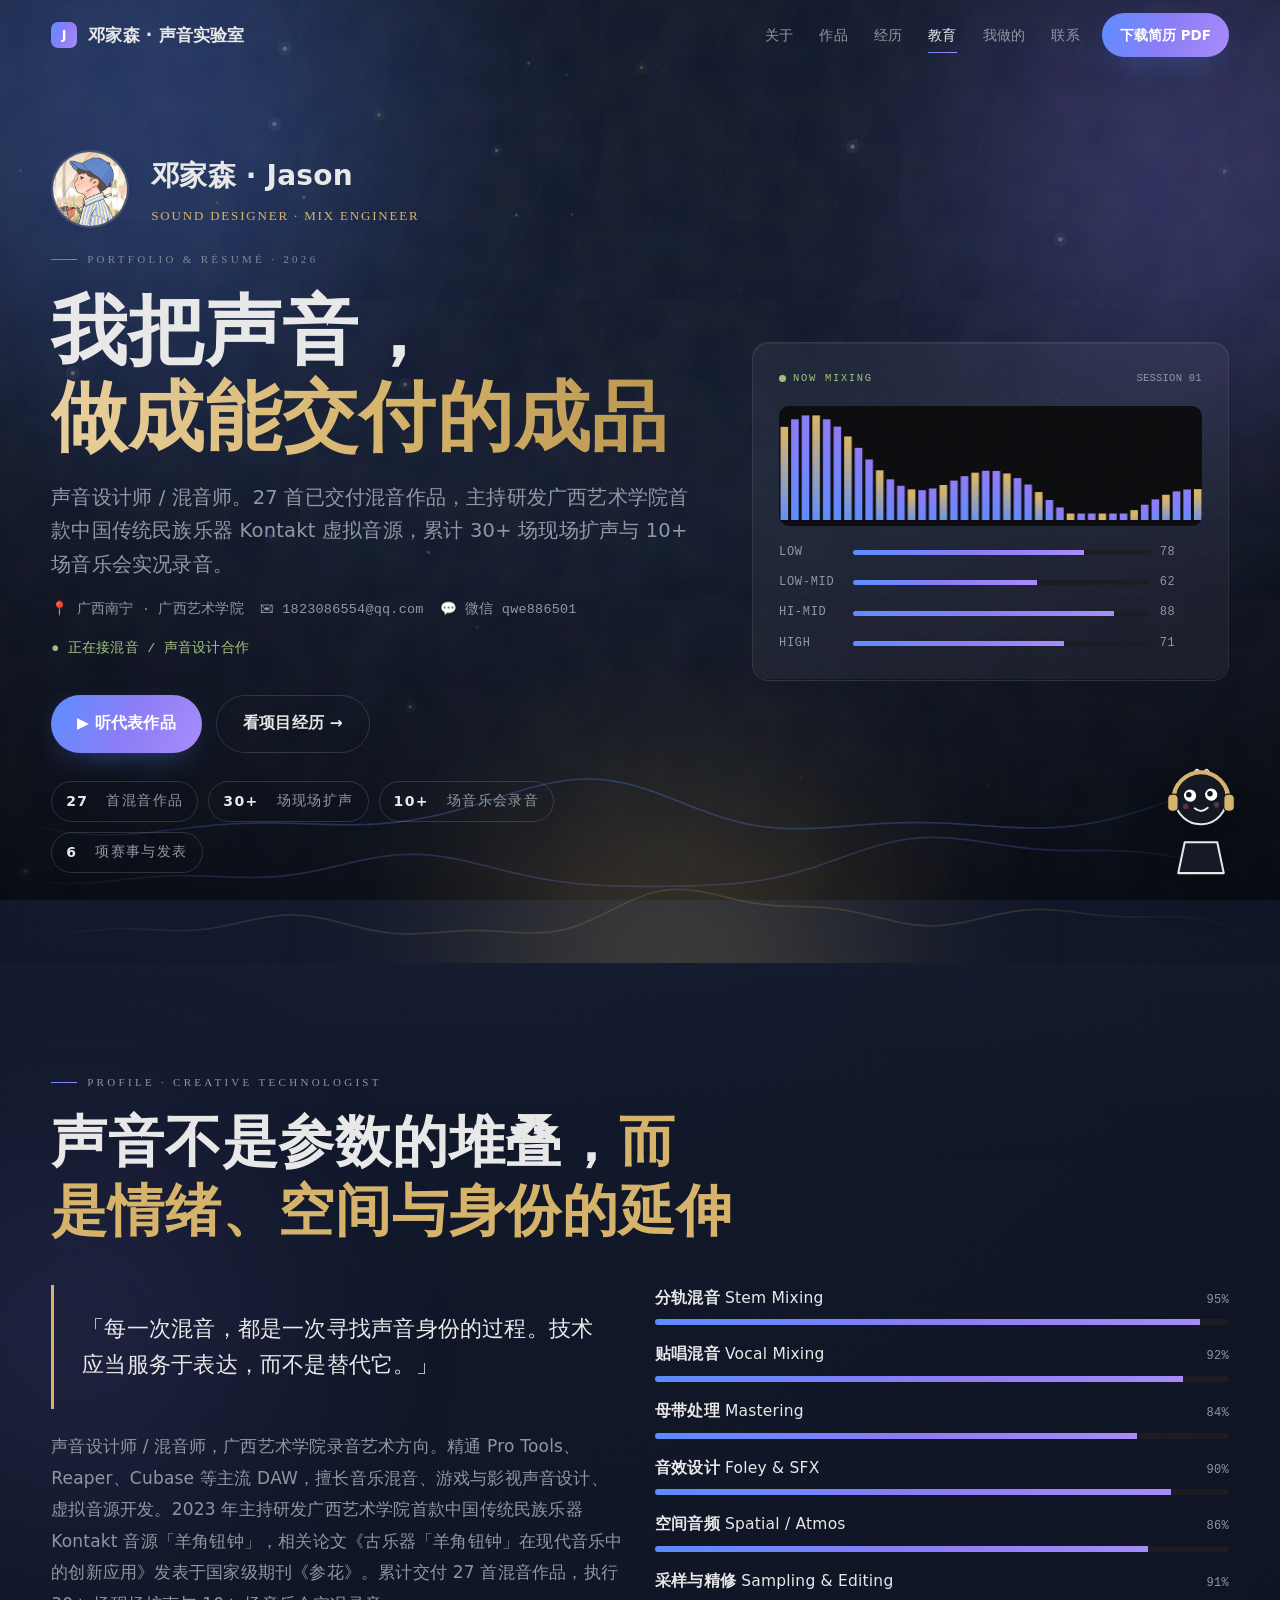
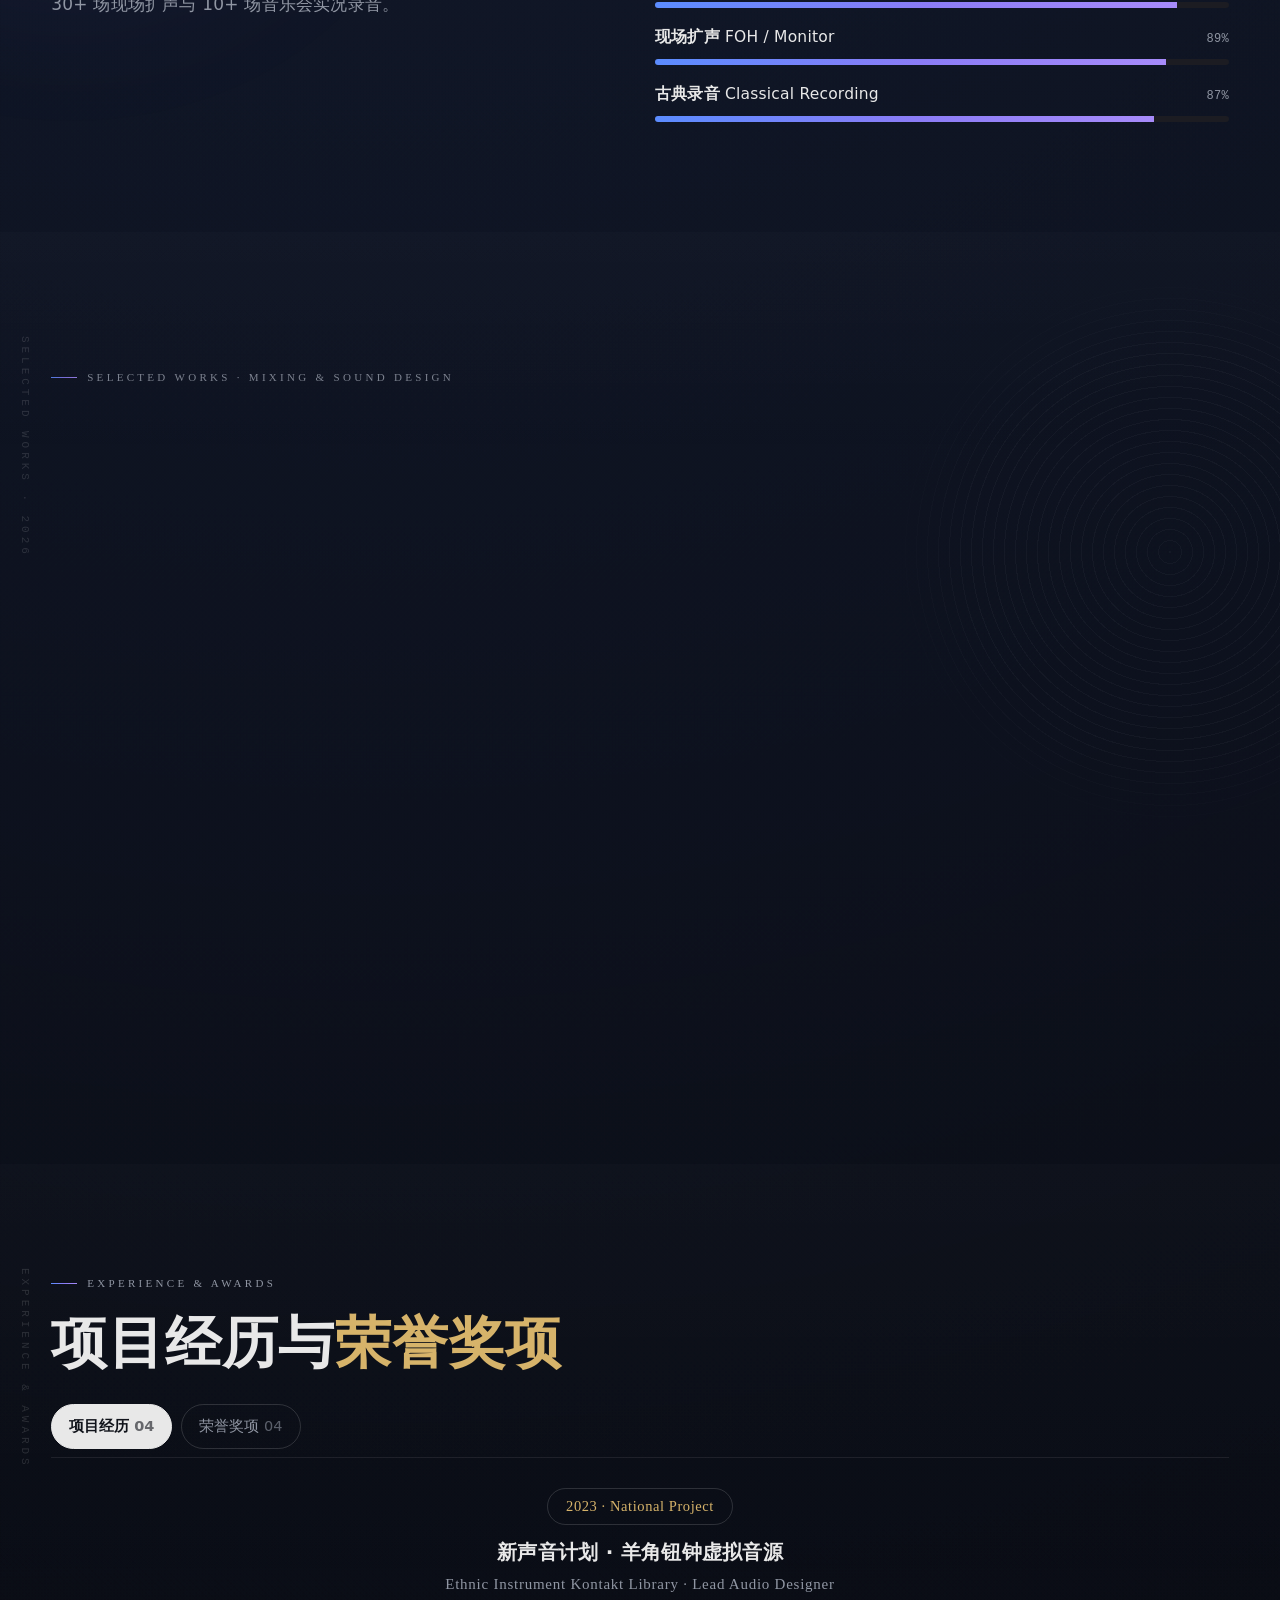
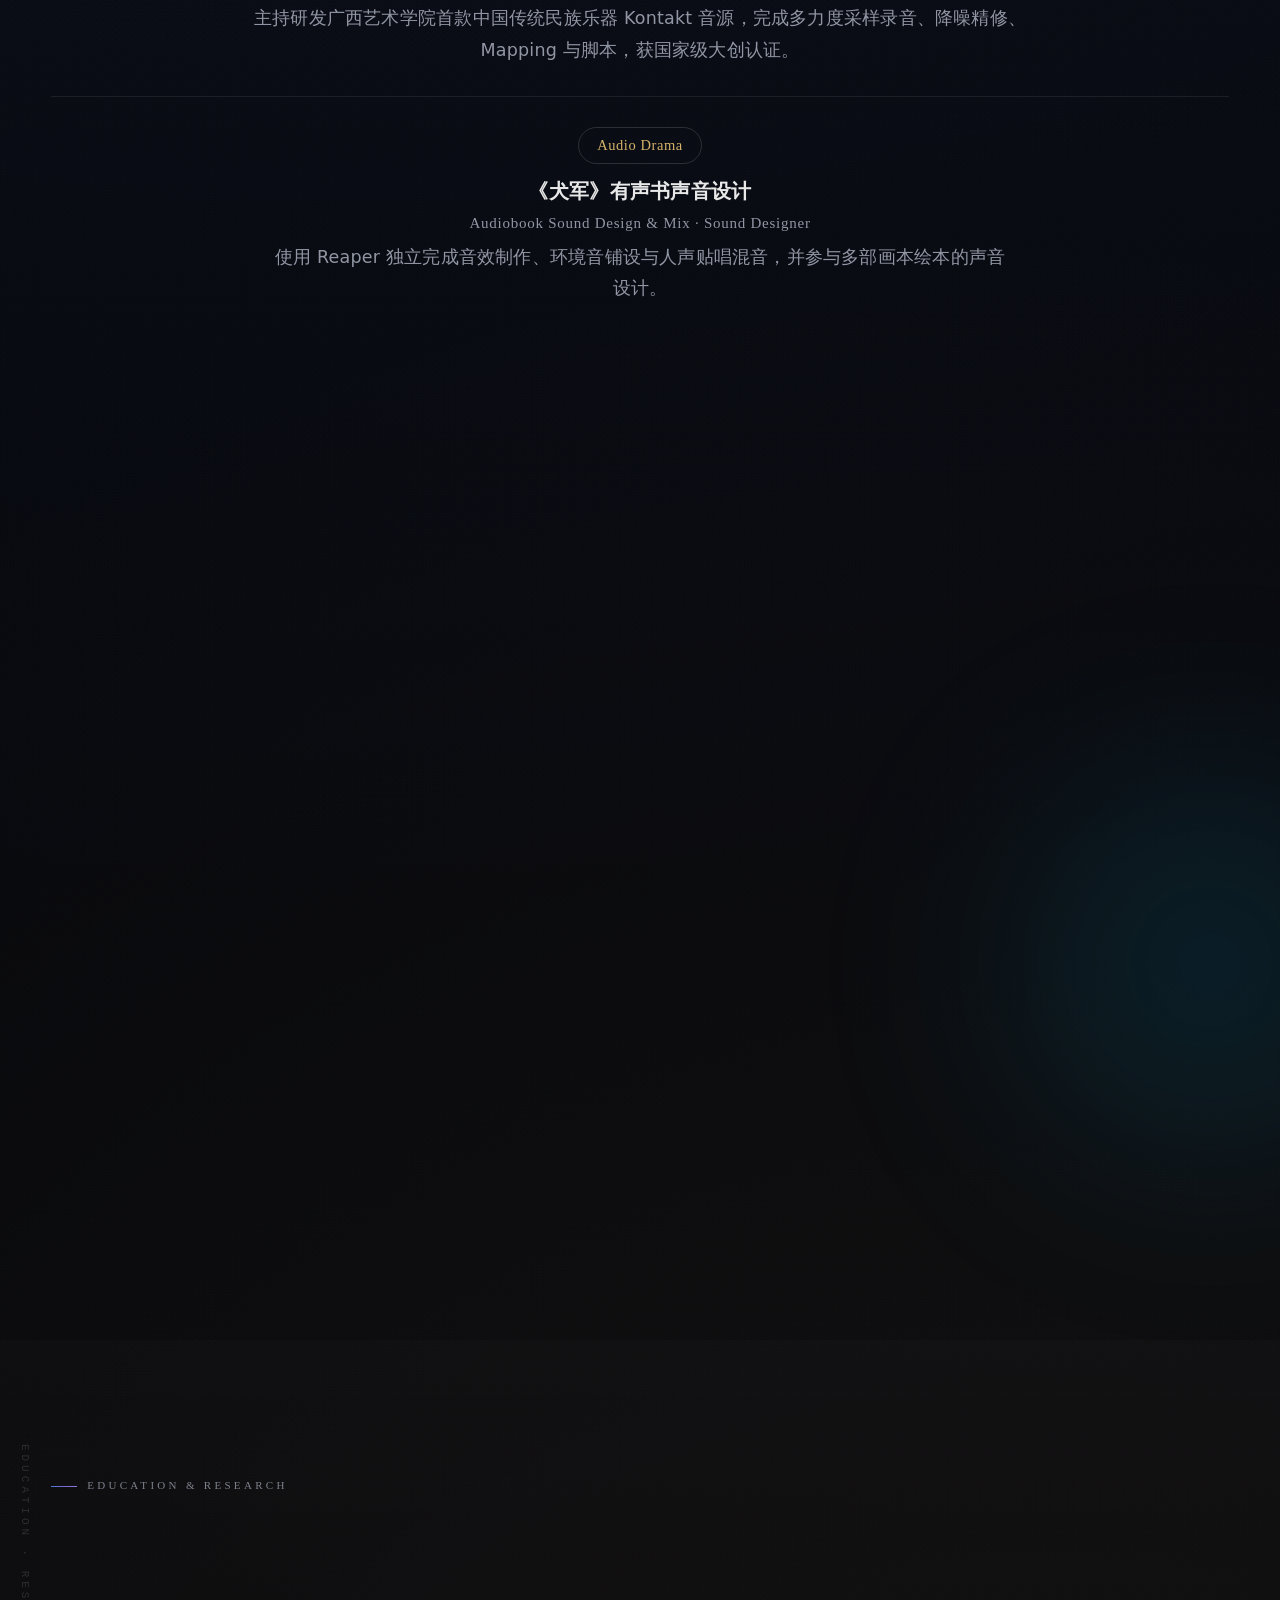
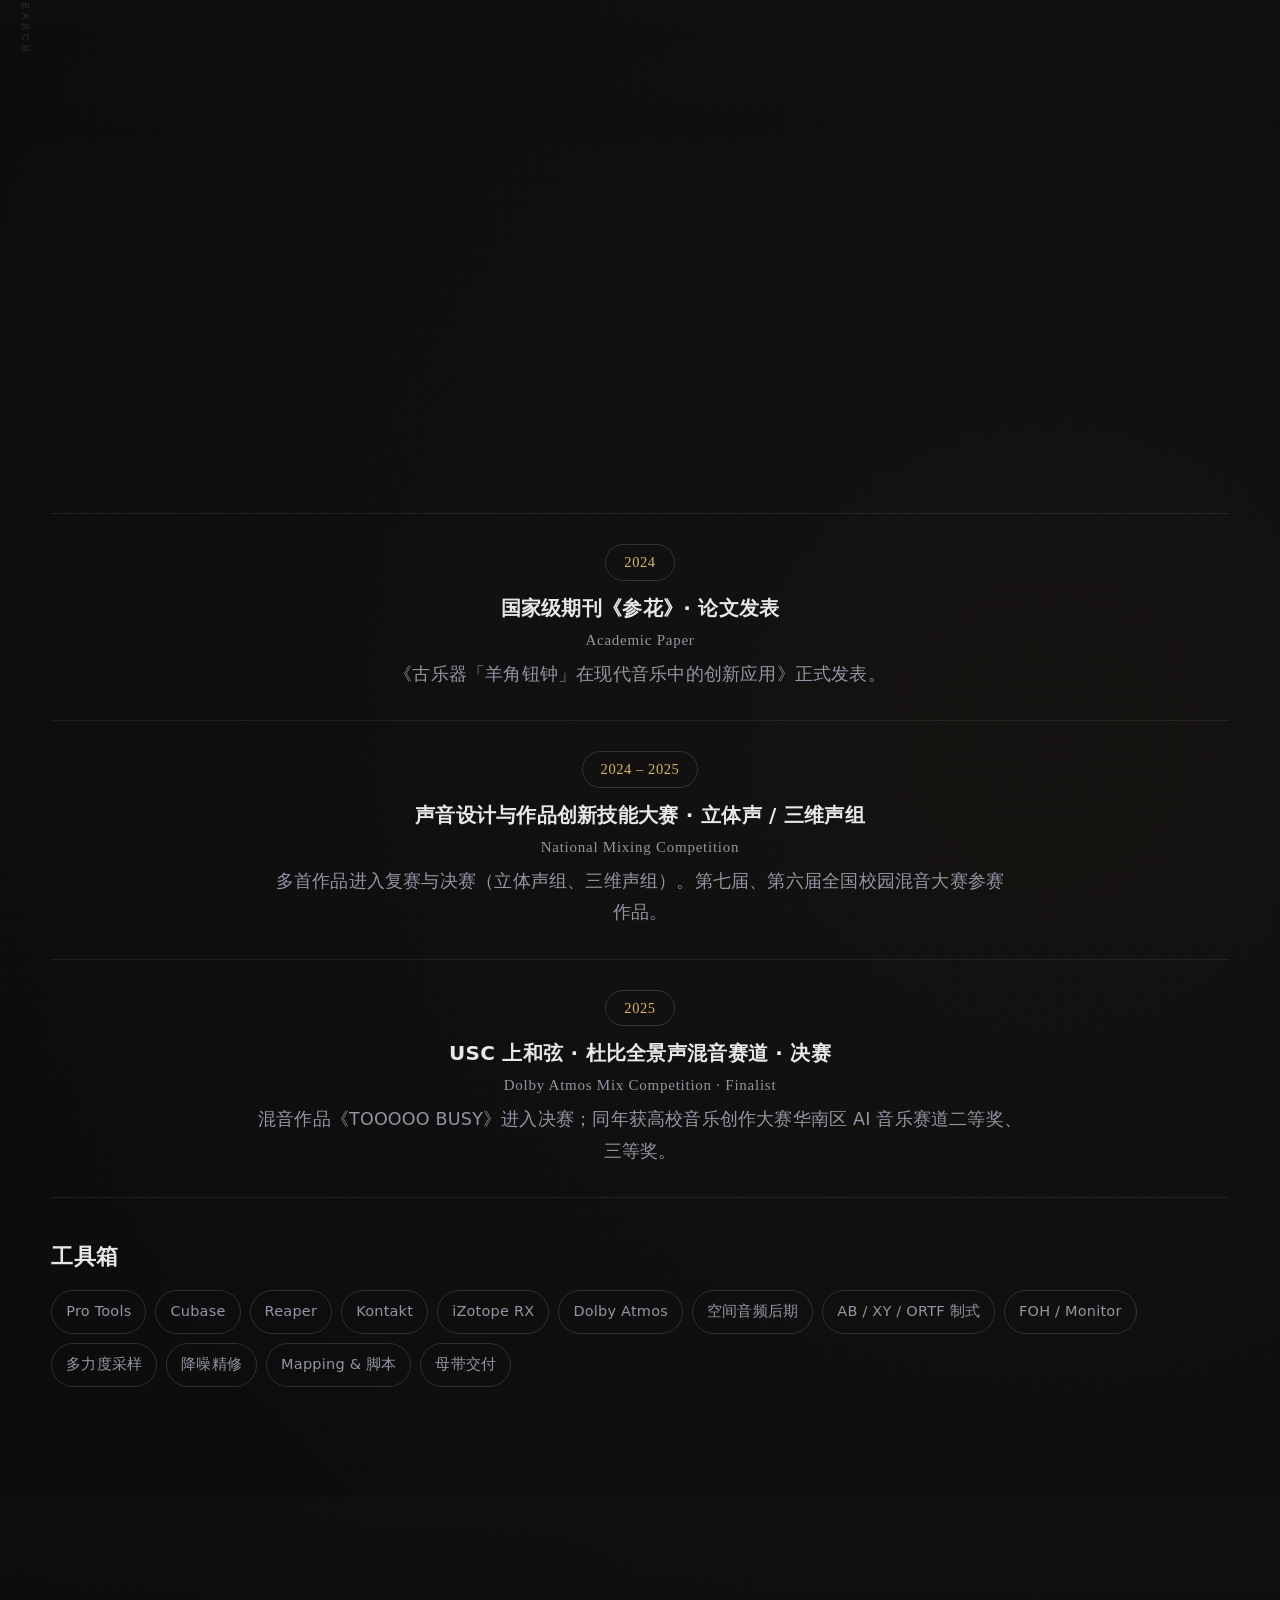
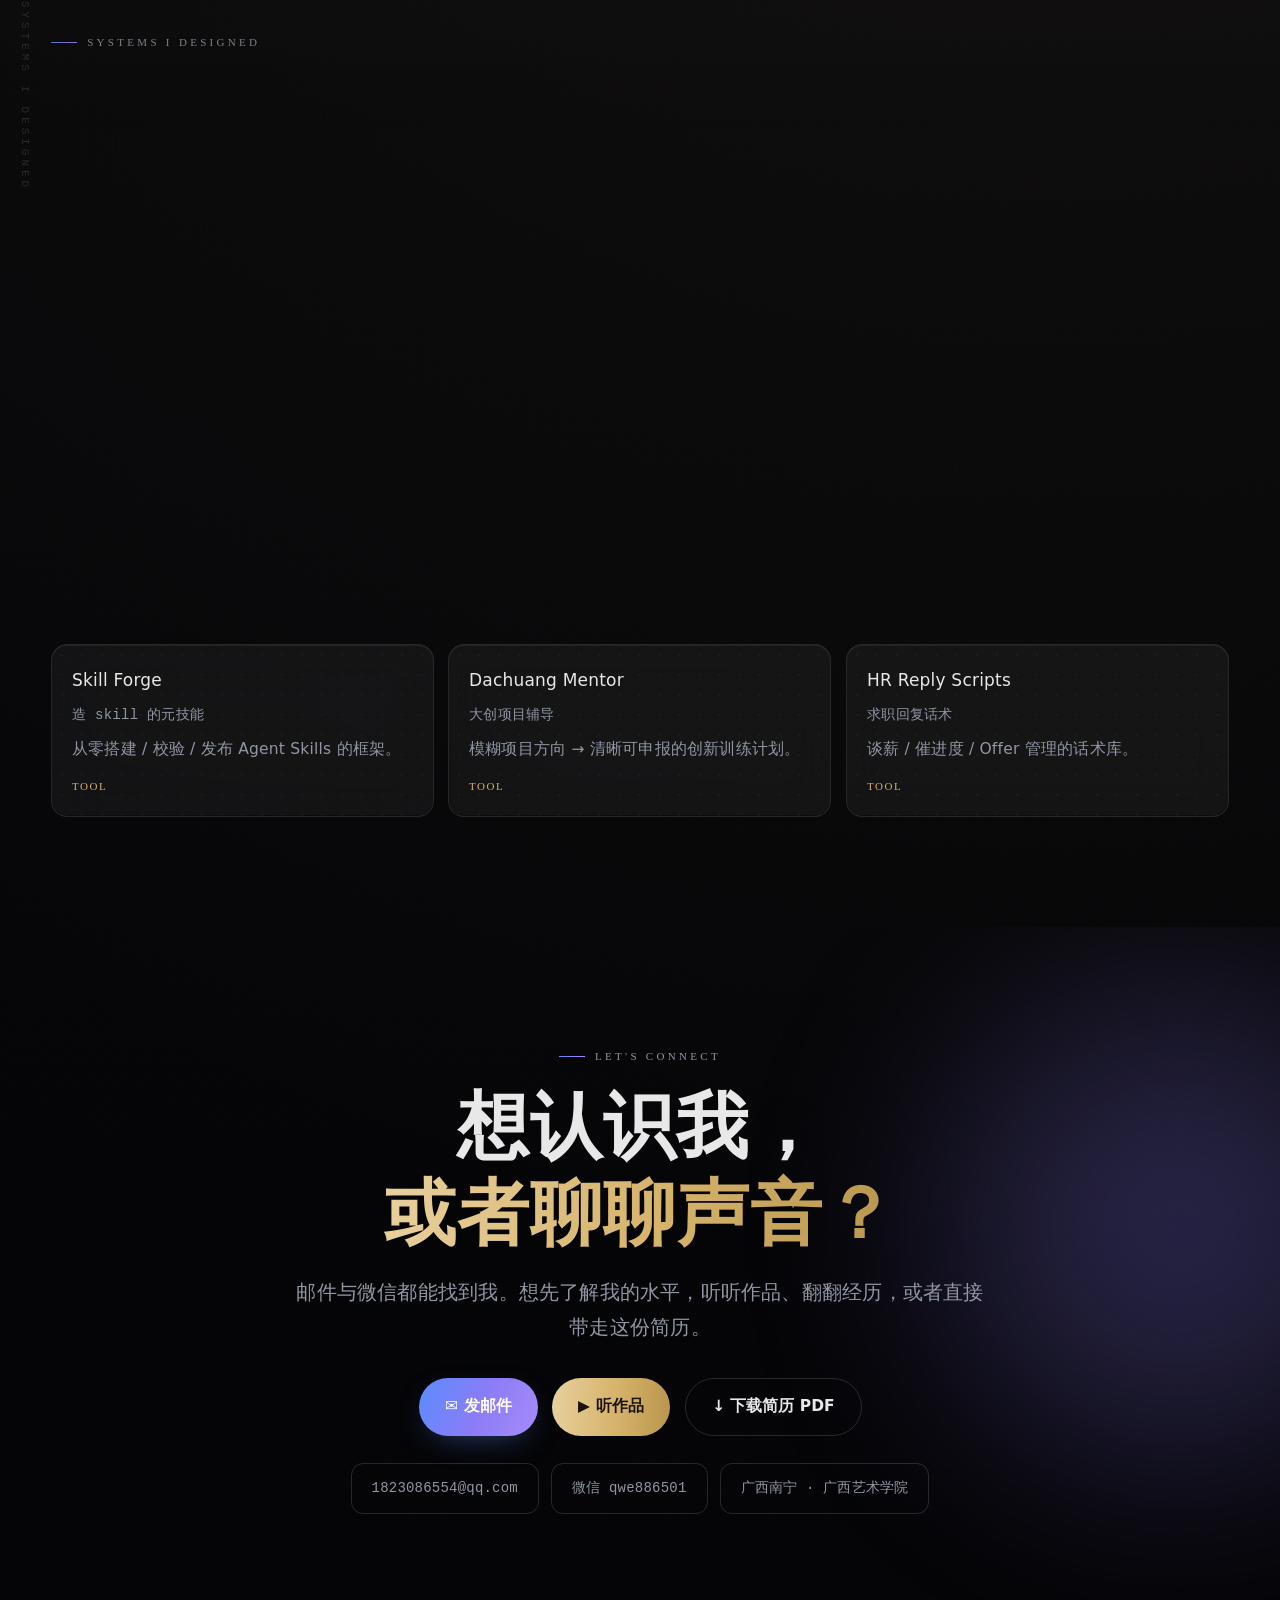
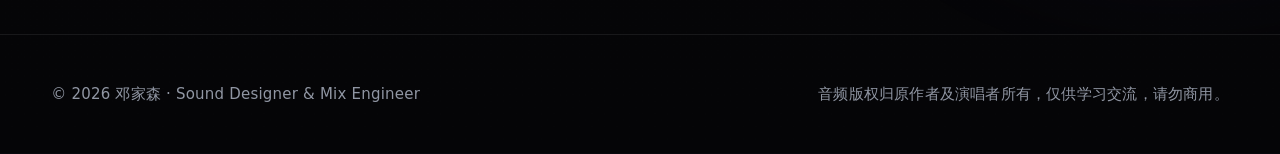
==== index.html @ f93e5307 "Fix black spectrum while playing - root cause: the AudioContext could stay suspended after creation," ====
<!DOCTYPE html>
<html lang="zh-CN">
<head>
<meta charset="UTF-8" />
<meta name="viewport" content="width=device-width, initial-scale=1.0" />
<meta name="description" content="邓家森 · 声音设计师 / 混音师。作品集与简历：25 首混音作品、国家级民族乐器虚拟音源研发、30+ 场现场扩声、10+ 场音乐会录音、6 项赛事奖项与期刊发表。" />
<meta name="theme-color" content="#080A0F" />
<title>邓家森 · 声音设计师 / 混音师 ｜ 作品集 &amp; 简历</title>
<style>
/* ═══════════ 设计系统 ═══════════ */
:root{
  /* Design System · Future Digital Atelier */
  --bg:#080A0F;
  --surface:#11141C;
  --ink:#E8E8E8;
  --dim:#9096A3;
  --line:rgba(255,255,255,.08);
  --line-2:rgba(255,255,255,.14);
  --gold:#D6B36A;
  --ai:#5B8CFF;
  --pink:#E0679F;
  --violet:#8B7CF6;
  --sky:#5B8CFF;
  --lime:#9FBF7E;
  --grad:linear-gradient(115deg,var(--ai),var(--violet) 52%,#A78BFA);
  --gold-metal:linear-gradient(92deg,#E8CF9C,#D6B36A 55%,#B9954E);
  --f-d:"Geist","Inter","Space Grotesk","HarmonyOS Sans SC","HarmonyOS Sans","Source Han Sans SC","Source Han Sans CN","Noto Sans SC","PingFang SC","Microsoft YaHei",system-ui,-apple-system,"Segoe UI",sans-serif;
  --f-b:"Inter","Geist","HarmonyOS Sans SC","HarmonyOS Sans","Source Han Sans SC","Source Han Sans CN","Noto Sans SC","PingFang SC","Microsoft YaHei",system-ui,-apple-system,"Segoe UI",sans-serif;
  --f-m:"JetBrains Mono",ui-monospace,"SFMono-Regular",Menlo,Consolas,"Courier New",monospace;
  --r:16px;
  --ease:cubic-bezier(.22,1,.36,1);
}
*{margin:0;padding:0;box-sizing:border-box}
html{
  scroll-behavior:smooth;scroll-padding-top:82px;
  -webkit-text-size-adjust:100%;text-size-adjust:100%;
}
body{
  background:
    radial-gradient(circle at 30% 8%, rgba(91,140,255,.13), transparent 46%),
    radial-gradient(circle at 82% 68%, rgba(214,179,106,.07), transparent 38%),
    radial-gradient(1000px 760px at 50% 106%, rgba(139,124,246,.08), transparent 62%),
    linear-gradient(180deg, #090B12, #050507);
  color:var(--ink);font-family:var(--f-b);
  font-size:17.5px;line-height:1.78;letter-spacing:.012em;
  text-rendering:optimizeLegibility;font-kerning:normal;font-variant-ligatures:common-ligatures;
  -webkit-font-smoothing:antialiased;-moz-osx-font-smoothing:grayscale;
  overflow-x:hidden;overflow-wrap:break-word;
}
img,canvas,svg{display:block;max-width:100%}
a{color:inherit;text-decoration:none}
button{font:inherit;color:inherit;background:none;border:0;cursor:pointer;-webkit-tap-highlight-color:transparent}
p{text-wrap:pretty}
::selection{background:rgba(91,140,255,.35);color:#fff}
::-webkit-scrollbar{width:10px}
::-webkit-scrollbar-thumb{background:#1d222d;border-radius:10px;border:3px solid var(--bg)}

/* 底层网格：远距离的实验室参照线，弱化为空气的一部分 */
body::before{
  content:'';position:fixed;inset:0;z-index:-1;pointer-events:none;
  background-image:
    linear-gradient(rgba(148,163,199,.012) 1px, transparent 1px),
    linear-gradient(90deg, rgba(148,163,199,.012) 1px, transparent 1px),
    linear-gradient(rgba(148,163,199,.006) 1px, transparent 1px),
    linear-gradient(90deg, rgba(148,163,199,.006) 1px, transparent 1px);
  background-size:72px 72px, 72px 72px, 18px 18px, 18px 18px;
  -webkit-mask-image:radial-gradient(130% 95% at 50% 0%, #000 30%, transparent 100%);
  mask-image:radial-gradient(130% 95% at 50% 0%, #000 30%, transparent 100%);
}
/* 颗粒噪点：让大面积暗色不发死 */
body::after{
  content:'';position:fixed;inset:0;z-index:9998;pointer-events:none;opacity:.05;mix-blend-mode:overlay;
  background-image:url("data:image/svg+xml,%3Csvg xmlns='http://www.w3.org/2000/svg' width='160' height='160'%3E%3Cfilter id='n'%3E%3CfeTurbulence type='fractalNoise' baseFrequency='.85' numOctaves='3'/%3E%3C/filter%3E%3Crect width='100%25' height='100%25' filter='url(%23n)'/%3E%3C/svg%3E");
}
.wrap{width:min(1180px,92vw);margin-inline:auto}
.mono{font-family:var(--f-m);font-variant-numeric:tabular-nums}
.kicker{
  font-family:var(--f-m);font-size:12.5px;letter-spacing:.22em;text-transform:uppercase;
  color:var(--dim);display:flex;align-items:center;gap:10px;margin-bottom:16px;
}
.kicker::before{content:'';width:26px;height:1px;background:var(--grad)}
/* 中西文混排：标题不收紧字距（负字距会挤压汉字），改用轻微正字距 + balance 换行 */
h1,h2,h3,h4{font-family:var(--f-d);font-weight:600;line-height:1.22;letter-spacing:.014em;text-wrap:balance}
h1{font-weight:600}
h1{line-height:1.14}
h2{line-height:1.22}
h3,h4{line-height:1.35}
.gold{background:var(--gold-metal);-webkit-background-clip:text;background-clip:text;color:transparent}
.grad{background:var(--grad);-webkit-background-clip:text;background-clip:text;color:transparent}
.sec{padding:110px 0;position:relative}
.sec-t{font-size:clamp(32px,4.8vw,56px);margin-bottom:14px}
.sec-l{color:var(--dim);font-size:18.5px;line-height:1.8;max-width:64ch}
mark{background:none;color:var(--gold)}

/* ── 点阵加载器 ── */
#loader{
  position:fixed;inset:0;z-index:9999;background:var(--bg);display:grid;place-items:center;gap:22px;
  transition:opacity .6s var(--ease),visibility .6s;
}
#loader.off{opacity:0;visibility:hidden}
.dots{display:grid;grid-template-columns:repeat(7,1fr);gap:7px;width:112px}
.dots i{aspect-ratio:1;background:#26262d;border-radius:2px;animation:dotw 1.25s var(--ease) infinite}
@keyframes dotw{0%,100%{transform:scale(1);background:#26262d}45%{transform:scale(.55);background:var(--gold)}}
#loader p{font-family:var(--f-m);font-size:11px;letter-spacing:.24em;color:var(--dim);text-transform:uppercase}

/* ── 导航 ── */
.nav{position:fixed;top:0;left:0;right:0;z-index:900;transition:.3s var(--ease)}
.nav.on{background:rgba(10,10,11,.78);backdrop-filter:blur(14px);border-bottom:1px solid var(--line)}
.nav-in{display:flex;align-items:center;gap:22px;height:70px}
.brand{display:flex;align-items:center;gap:11px;font-family:var(--f-d);font-weight:600;font-size:17px;letter-spacing:.01em}
.brand i{width:26px;height:26px;border-radius:7px;background:var(--grad);display:grid;place-items:center;font-style:normal;font-size:13px;color:#fff;font-weight:600}
.nav-links{display:flex;gap:26px;margin-left:auto;font-size:14px;color:var(--dim)}
.nav-links a{transition:color .2s;position:relative}
.nav-links a:hover,.nav-links a.active{color:var(--ink)}
.nav-links a.active::after{content:'';position:absolute;left:0;right:0;bottom:-6px;height:1px;background:var(--grad)}
.burger{display:none;margin-left:auto;width:42px;height:42px;border:1px solid var(--line-2);border-radius:10px;place-items:center}
#prog{position:fixed;top:0;left:0;height:2px;background:var(--grad);z-index:901;width:0}

/* ── 按钮 ── */
.btn{
  position:relative;display:inline-flex;align-items:center;gap:9px;padding:14px 26px;border-radius:999px;
  font-weight:600;font-size:15.5px;transition:transform .18s var(--ease),box-shadow .25s;will-change:transform;
}
.btn--main{background:var(--grad);color:#fff;box-shadow:0 10px 32px -14px rgba(91,140,255,.55)}
.btn--main:hover{box-shadow:0 16px 42px -14px rgba(91,140,255,.7)}
.btn--gold{background:var(--gold-metal);color:#191308}
.btn--ghost{border:1px solid var(--line-2);color:var(--ink)}
.btn--ghost:hover{border-color:var(--ink)}
.btn--sm{padding:10px 18px;font-size:13.5px}

/* ── 边框流光（Border beam） ── */
/* 卡片：悬浮在空间中的半透明面板，柔和玻璃，不抢戏 */
.beam{
  position:relative;border-radius:var(--r);
  background:rgba(255,255,255,.035);
  border:1px solid var(--line);
  backdrop-filter:blur(20px) saturate(1.05);
  -webkit-backdrop-filter:blur(20px) saturate(1.05);
  box-shadow:0 20px 50px -32px rgba(0,0,0,.55);
  transition:background-color .35s var(--ease),border-color .35s var(--ease),transform .35s var(--ease),box-shadow .35s var(--ease);
}
.beam:hover{
  background-color:rgba(255,255,255,.055);
  border-color:rgba(255,255,255,.16);
  transform:translateY(-4px);
  box-shadow:0 28px 60px -32px rgba(0,0,0,.6);
}
.beam::before{
  content:'';position:absolute;inset:-1px;border-radius:inherit;padding:1px;pointer-events:none;
  background:conic-gradient(from var(--a,0deg),transparent 0 300deg,var(--ai) 330deg,var(--gold) 350deg,transparent 360deg);
  -webkit-mask:linear-gradient(#000 0 0) content-box,linear-gradient(#000 0 0);
  -webkit-mask-composite:xor;mask-composite:exclude;
  animation:spin 8s linear infinite;opacity:0;transition:opacity .5s;
}
.beam:hover::before,.beam.lit::before{opacity:.5}
@keyframes spin{to{--a:360deg}}
@property --a{syntax:'<angle>';initial-value:0deg;inherits:false}

/* ── 鼠标聚光灯 ── */
.spot{position:relative;overflow:hidden}
.spot::before{
  content:'';position:absolute;inset:0;pointer-events:none;opacity:0;transition:opacity .35s;
  background:radial-gradient(420px circle at var(--mx,50%) var(--my,50%),rgba(255,255,255,.07),transparent 65%);
}
.spot:hover::before{opacity:1}

/* ═══════════ HERO ═══════════ */
.hero{position:relative;padding:150px 0 90px;overflow:hidden}
.blob{position:absolute;border-radius:50%;filter:blur(110px);opacity:.26;pointer-events:none}
.b1{width:520px;height:520px;background:var(--ai);top:-160px;left:-120px;animation:drift 38s ease-in-out infinite}
.b2{width:460px;height:460px;background:var(--violet);top:-60px;right:-140px;animation:drift 44s ease-in-out infinite reverse}
.b3{width:380px;height:380px;background:var(--gold);bottom:-200px;left:38%;animation:drift 52s ease-in-out infinite}
@keyframes drift{0%,100%{transform:translate(0,0) scale(1)}50%{transform:translate(50px,40px) scale(1.12)}}
#wave{position:absolute;inset:auto 0 0;height:220px;width:100%;opacity:.55;pointer-events:none}
.hero-in{position:relative;z-index:2;display:grid;grid-template-columns:minmax(0,1.15fr) minmax(0,.85fr);gap:56px;align-items:center}
.hero h1{font-size:clamp(38px,6.2vw,76px);margin:18px 0 20px}
.hero p.lead{font-size:19.5px;line-height:1.72;color:var(--dim);max-width:54ch}
.hero-cta{display:flex;gap:14px;margin:34px 0 28px;flex-wrap:wrap}
.pill{
  display:inline-flex;align-items:center;gap:8px;font-family:var(--f-m);font-size:12.5px;letter-spacing:.1em;
  padding:7px 14px;border:1px solid var(--line-2);border-radius:999px;color:var(--dim);text-transform:uppercase;
}
.trust{display:flex;gap:10px;flex-wrap:wrap;margin-top:6px}
.trust span{font-size:14.0px;color:var(--dim)}
.trust b{color:var(--ink);font-family:var(--f-d)}
.hero-card{padding:26px}
.hero-card .top{display:flex;align-items:center;justify-content:space-between;margin-bottom:18px}
.live{display:inline-flex;align-items:center;gap:7px;font-family:var(--f-m);font-size:10.5px;letter-spacing:.16em;color:var(--lime)}
.live i{width:7px;height:7px;border-radius:50%;background:var(--lime);animation:pulse 1.4s infinite}
@keyframes pulse{0%,100%{opacity:1;transform:scale(1)}50%{opacity:.35;transform:scale(.7)}}
#spec{width:100%;height:120px;display:block;border-radius:10px;background:#0d0d10}
.eq{display:grid;gap:9px;margin-top:16px}
.eq-row{display:grid;grid-template-columns:64px 1fr 42px;align-items:center;gap:10px;font-family:var(--f-m);font-size:12.0px;letter-spacing:.06em;color:var(--dim)}
.eq-bar{height:5px;background:#1c1c22;border-radius:99px;overflow:hidden}
.eq-bar i{display:block;height:100%;background:var(--grad);width:0;transition:width .9s var(--ease)}

/* ═══════════ 痛点 ═══════════ */
.pain{display:grid;grid-template-columns:repeat(3,minmax(0,1fr));gap:16px;margin-top:44px}
.pain-c{padding:24px}
.pain-c .n{font-family:var(--f-m);font-size:11px;color:var(--pink);letter-spacing:.14em}
.pain-c h3{font-size:19px;margin:10px 0 8px}
.pain-c p{font-size:14px;color:var(--dim);line-height:1.6}
.pain-c .fix{margin-top:14px;padding-top:12px;border-top:1px dashed var(--line-2);font-size:13px;color:var(--ink)}
.pain-c .fix b{color:var(--gold)}

/* ═══════════ 服务三支柱 ═══════════ */
.svc{display:grid;grid-template-columns:repeat(3,minmax(0,1fr));gap:20px;margin-top:44px}
.svc-c{padding:30px;display:flex;flex-direction:column}
.svc-c .ic{width:46px;height:46px;border-radius:12px;display:grid;place-items:center;margin-bottom:18px;background:#17171c;border:1px solid var(--line-2)}
.svc-c h3{font-size:23px}
.svc-c .en{font-family:var(--f-m);font-size:10.5px;letter-spacing:.16em;color:var(--dim);text-transform:uppercase;margin-top:6px}
.svc-c ul{list-style:none;margin:20px 0;display:grid;gap:10px;flex:1}
.svc-c li{font-size:14px;color:var(--dim);padding-left:20px;position:relative}
.svc-c li::before{content:'';position:absolute;left:0;top:9px;width:9px;height:9px;border-radius:2px;background:var(--grad)}
.svc-c .price{font-family:var(--f-d);font-size:26px;margin-bottom:14px}
.svc-c .price small{font-size:12px;color:var(--dim);font-weight:400}

/* ═══════════ 调试工具 ═══════════ */
.tool{display:grid;grid-template-columns:minmax(0,.9fr) minmax(0,1.1fr);gap:24px;margin-top:40px}
.tool-f{padding:28px}
.field{margin-bottom:18px}
.field label{display:block;font-family:var(--f-m);font-size:11px;letter-spacing:.14em;color:var(--dim);text-transform:uppercase;margin-bottom:9px}
.chips-f{display:flex;gap:8px;flex-wrap:wrap}
.chips-f button{padding:9px 15px;border:1px solid var(--line-2);border-radius:99px;font-size:13px;color:var(--dim);transition:.2s}
.chips-f button:hover{border-color:var(--line-2);color:var(--ink)}
.chips-f button.on{background:var(--ink);color:#10131A;border-color:var(--ink);font-weight:600}
.tool-o{padding:28px;display:flex;flex-direction:column}
.tool-o .kv{display:grid;grid-template-columns:repeat(2,1fr);gap:14px;margin:20px 0}
.kv div{border:1px solid var(--line);border-radius:12px;padding:14px;background:#0d0d10}
.kv span{display:block;font-family:var(--f-m);font-size:10px;letter-spacing:.14em;color:var(--dim);text-transform:uppercase}
.kv b{font-family:var(--f-d);font-size:22px;display:block;margin-top:5px}
.tool-o ol{margin:0 0 18px 18px;display:grid;gap:8px;font-size:14px;color:var(--dim)}
.tool-o ol li::marker{color:var(--gold);font-family:var(--f-m);font-size:12px}

/* ═══════════ 播放器 / 试听 ═══════════ */
.player-w{display:grid;grid-template-columns:minmax(0,1.25fr) minmax(0,.75fr);gap:24px;margin-top:40px}
.p-main{padding:26px}
.envs{display:flex;gap:8px;margin-bottom:18px;flex-wrap:wrap}
.envs button{padding:9px 16px;border:1px solid var(--line-2);border-radius:99px;font-size:14.0px;color:var(--dim)}
.envs button.on{background:var(--gold);color:#14100A;border-color:var(--gold);font-weight:600}
#viz{width:100%;height:150px;display:block;border-radius:12px;background:#0c0c0f}
.now{display:flex;align-items:center;gap:14px;margin-top:16px}
.now img{width:56px;height:56px;border-radius:10px;object-fit:cover;border:1px solid var(--line-2)}
.now .t{font-family:var(--f-d);font-size:18.5px}
.now .s{font-size:14.0px;color:var(--dim);line-height:1.5}
.rail{margin-top:16px}
.rail-bar{height:6px;background:#1c1c22;border-radius:99px;cursor:pointer;position:relative;overflow:hidden}
.rail-bar i{position:absolute;inset:0 auto 0 0;background:var(--grad);width:0}
.rail-t{display:flex;justify-content:space-between;font-family:var(--f-m);font-size:11px;color:var(--dim);margin-top:8px}
.ctrls{display:flex;align-items:center;gap:12px;margin-top:14px}
.ctrls button{width:42px;height:42px;border-radius:50%;border:1px solid var(--line-2);display:grid;place-items:center;transition:.2s}
.ctrls button:hover{border-color:var(--ink)}
.ctrls .play{background:var(--ink);color:#10131A;border-color:var(--ink);width:52px;height:52px}
.pl{padding:18px;max-height:430px;overflow:auto}
.pl h4{font-family:var(--f-m);font-size:11.5px;letter-spacing:.18em;color:var(--dim);text-transform:uppercase;margin-bottom:12px}
.pl-i{display:flex;align-items:center;gap:12px;padding:9px 10px;border-radius:10px;cursor:pointer;transition:.18s}
.pl-i:hover{background:#17171c}
.pl-i.on{background:#17171c;outline:1px solid var(--line-2)}
.pl-i img{width:38px;height:38px;border-radius:7px;object-fit:cover}
.pl-i .m{min-width:0}
.pl-i .m b{display:block;font-size:15.0px;font-weight:600;white-space:nowrap;overflow:hidden;text-overflow:ellipsis}
.pl-i .m span{font-size:13.0px;color:var(--dim)}
.pl-i .k{margin-left:auto;font-family:var(--f-m);font-size:12.0px;color:var(--dim)}

/* ═══════════ 教学 ═══════════ */
.cur{margin-top:40px;display:grid;gap:10px}
.acc{border:1px solid var(--line);border-radius:14px;background:var(--bg-2);overflow:hidden}
.acc-h{width:100%;display:flex;align-items:center;gap:16px;padding:18px 22px;text-align:left}
.acc-h .no{font-family:var(--f-m);font-size:12px;color:var(--gold);letter-spacing:.1em}
.acc-h b{font-family:var(--f-d);font-size:19.0px;font-weight:600;line-height:1.45}
.acc-h .tag{margin-left:auto;font-family:var(--f-m);font-size:10.5px;color:var(--dim);letter-spacing:.1em}
.acc-h .ar{transition:transform .3s var(--ease);color:var(--dim)}
.acc.open .ar{transform:rotate(45deg)}
.acc-b{max-height:0;overflow:hidden;transition:max-height .4s var(--ease)}
.acc-b p{padding:0 22px 20px 66px;color:var(--dim);font-size:17.5px;line-height:1.8}
.two{display:grid;grid-template-columns:minmax(0,1fr) minmax(0,1fr);gap:20px;margin-top:34px}
.fit{padding:24px}
.fit h4{font-size:17px;margin-bottom:14px}
.fit li{list-style:none;padding-left:22px;position:relative;font-size:14px;color:var(--dim);margin-bottom:9px}
.fit.yes li::before{content:'✓';position:absolute;left:0;color:var(--lime);font-weight:700}
.fit.no li::before{content:'×';position:absolute;left:0;color:var(--pink);font-weight:700}

/* ═══════════ 流程 ═══════════ */
.steps{display:grid;grid-template-columns:repeat(5,minmax(0,1fr));gap:14px;margin-top:44px;counter-reset:s}
.step{padding:24px;position:relative}
.step::before{
  counter-increment:s;content:counter(s,decimal-leading-zero);
  font-family:var(--f-m);font-size:11px;color:var(--gold);letter-spacing:.12em;display:block;margin-bottom:12px;
}
.step h4{font-size:17.5px;margin-bottom:8px}
.step p{font-size:13.5px;color:var(--dim)}

/* ═══════════ 数据 ═══════════ */
.stats{display:grid;grid-template-columns:repeat(4,minmax(0,1fr));gap:16px;margin-top:40px}
.stat-c{padding:26px;text-align:center}
.stat-c b{font-family:var(--f-d);font-size:50.0px;display:block;background:var(--grad);-webkit-background-clip:text;background-clip:text;color:transparent}
.stat-c span{font-size:15.0px;color:var(--dim);line-height:1.6}
.creds{display:grid;grid-template-columns:repeat(2,minmax(0,1fr));gap:14px;margin-top:20px}
.cred{padding:18px 22px;display:flex;gap:14px;align-items:flex-start;font-size:15.5px;line-height:1.7;color:var(--dim)}
.cred b{color:var(--ink);font-weight:600;display:block;font-size:16.5px;line-height:1.5}
.cred .y{font-family:var(--f-m);font-size:13.0px;letter-spacing:.06em;color:var(--gold);white-space:nowrap}

/* ═══════════ 价格 ═══════════ */
.pri{display:grid;grid-template-columns:repeat(3,minmax(0,1fr));gap:18px;margin-top:44px}
.pri-c{padding:28px;display:flex;flex-direction:column;position:relative}
.pri-c.hot{outline:1px solid var(--gold)}
.pri-c .badge{position:absolute;top:-11px;right:20px;background:var(--gold);color:#14100A;font-family:var(--f-m);font-size:10px;letter-spacing:.14em;padding:4px 10px;border-radius:99px;font-weight:700}
.pri-c h3{font-size:19px}
.pri-c .p{font-family:var(--f-d);font-size:36px;margin:12px 0 4px}
.pri-c .p small{font-size:13px;color:var(--dim);font-weight:400}
.pri-c .u{font-size:13px;color:var(--dim);margin-bottom:18px}
.pri-c ul{list-style:none;display:grid;gap:10px;font-size:14px;line-height:1.65;color:var(--dim);flex:1;margin-bottom:20px}
.pri-c ul li::before{content:'—';color:var(--gold);margin-right:8px}

/* ═══════════ FAQ + 保障 ═══════════ */
.faq-q{display:grid;grid-template-columns:minmax(0,1fr) minmax(0,1fr);gap:12px;margin-top:40px}
.guar{display:grid;grid-template-columns:repeat(3,minmax(0,1fr));gap:16px;margin-top:24px}
.guar-c{padding:22px;display:flex;gap:14px;align-items:flex-start}
.guar-c .ic{flex:none;width:38px;height:38px;border-radius:10px;background:#17171c;border:1px solid var(--line-2);display:grid;place-items:center;font-size:17px}
.guar-c b{display:block;font-size:15.5px;margin-bottom:4px}
.guar-c p{font-size:14px;line-height:1.7;color:var(--dim)}

/* ═══════════ 终局 CTA ═══════════ */
.fin{padding:120px 0;text-align:center;position:relative;overflow:hidden}
.fin h2{font-size:clamp(34px,5.8vw,72px);margin-bottom:18px}
.fin .lead{color:var(--dim);font-size:19.5px;max-width:56ch;margin:0 auto 32px}
.fin-cta{display:flex;gap:14px;justify-content:center;flex-wrap:wrap}
.contact-row{display:flex;gap:12px;justify-content:center;flex-wrap:wrap;margin-top:28px}
.contact-row a{padding:12px 20px;border:1px solid var(--line-2);border-radius:12px;font-family:var(--f-m);font-size:14.0px;color:var(--dim)}
.contact-row a:hover{border-color:var(--gold);color:var(--gold)}
.scar{display:inline-flex;align-items:center;gap:9px;margin-top:22px;font-family:var(--f-m);font-size:12px;color:var(--gold)}
.scar i{width:7px;height:7px;border-radius:50%;background:var(--gold);animation:pulse 1.6s infinite}

/* ── 移动端常驻 CTA ── */
.sticky-cta{
  position:fixed;left:0;right:0;bottom:0;z-index:890;display:none;gap:10px;padding:12px 14px;
  background:rgba(10,10,11,.92);backdrop-filter:blur(12px);border-top:1px solid var(--line);
}
.sticky-cta .btn{flex:1;justify-content:center;padding:13px}

/* ── 页脚 ── */
.foot{padding:46px 0;border-top:1px solid var(--line);color:var(--dim);font-size:15.0px}
.foot-in{display:flex;justify-content:space-between;gap:20px;flex-wrap:wrap;align-items:center}
.foot a:hover{color:var(--gold)}

/* ── 揭示动画 ── */
.rv{opacity:0;transform:translateY(26px);transition:opacity .7s var(--ease),transform .7s var(--ease)}
.rv.in{opacity:1;transform:none}

/* ═══════════ 简历 / 作品集扩展 ═══════════ */
.is-hidden{display:none !important}
.about-grid{display:grid;grid-template-columns:minmax(0,1fr) minmax(0,1fr);gap:30px;align-items:start}
.quote{
  padding:26px 28px;border-left:3px solid var(--gold);background:var(--bg-2);border-radius:0 14px 14px 0;
  font-size:22.0px;line-height:1.65;font-family:var(--f-d);letter-spacing:.01em;
}
.quote+p{color:var(--dim);font-size:17.0px;line-height:1.85;margin-top:22px}
.skill-bars{display:grid;gap:16px}
.skill-b .lab{display:flex;justify-content:space-between;align-items:baseline;font-size:15.5px;margin-bottom:7px}
.skill-b .lab span:last-child{font-family:var(--f-m);font-size:12px;color:var(--dim)}
.bar{height:6px;background:#1c1c22;border-radius:99px;overflow:hidden}
.bar i{display:block;height:100%;background:var(--grad);width:0;transition:width 1.1s var(--ease)}
.resume{margin-top:8px}
/* 简历条目：居中对称，不再左对齐两栏 */
.res-row{display:block;text-align:center;padding:30px 20px;border-top:1px solid var(--line)}
.res-row:last-child{border-bottom:1px solid var(--line)}
.res-row .yr{
  display:inline-block;font-size:13.5px;color:var(--gold);letter-spacing:.06em;line-height:1.7;
  border:1px solid var(--line-2);border-radius:999px;padding:5px 18px;margin-bottom:14px;background:var(--bg-2);
}
.res-row h4{font-size:20.0px;margin-bottom:6px}
.res-row .org{font-size:15.0px;color:var(--dim);margin-bottom:7px;font-family:var(--f-m);letter-spacing:.03em;line-height:1.6}
.res-row p{font-size:17.5px;line-height:1.8;color:var(--dim);max-width:70ch;margin-inline:auto}
.res-row ul{margin:8px 0 0 18px;display:grid;gap:6px;font-size:16.0px;line-height:1.7;color:var(--dim)}
.tl-tabs{display:flex;gap:9px;margin:26px 0 6px;flex-wrap:wrap}
.tl-tabs button{padding:9px 17px;border:1px solid var(--line-2);border-radius:99px;font-size:14.5px;color:var(--dim)}
.tl-tabs button.on{background:var(--ink);color:#10131A;border-color:var(--ink);font-weight:600}
.toolbox{display:flex;flex-wrap:wrap;gap:9px;margin-top:18px}
.toolbox span{padding:8px 14px;border:1px solid var(--line-2);border-radius:99px;font-size:14.5px;color:var(--dim)}
.agent-g{display:grid;grid-template-columns:repeat(3,minmax(0,1fr));gap:14px;margin-top:26px}
.agent-c{padding:20px;display:flex;flex-direction:column;gap:8px}
.agent-c .nm{font-family:var(--f-d);font-size:17.0px}
.agent-c .cn{font-size:14.0px;color:var(--dim);font-family:var(--f-m);letter-spacing:.02em}
.agent-c .ds{font-size:15.5px;color:var(--dim);line-height:1.7}
.agent-c .tag{font-family:var(--f-m);font-size:11.0px;letter-spacing:.14em;color:var(--gold);text-transform:uppercase;margin-top:auto;padding-top:6px}
.hero-id{display:flex;align-items:center;gap:22px;margin-bottom:22px}
.hero-id img{width:78px;height:78px;border-radius:50%;object-fit:cover;border:2px solid var(--line-2)}
.hero-id .nm{font-family:var(--f-d);font-size:28.0px;font-weight:700}
.hero-id .rl{font-family:var(--f-m);font-size:13.0px;letter-spacing:.14em;color:var(--gold);text-transform:uppercase;margin-top:3px}
.meta-row{display:flex;gap:16px;flex-wrap:wrap;margin-top:18px;font-family:var(--f-m);font-size:13.5px;line-height:1.7;color:var(--dim)}
.meta-row span{display:inline-flex;align-items:center;gap:6px}

.pl-tabs{display:flex;gap:7px;flex-wrap:wrap;margin:0 0 14px}
.pl-tabs button{padding:8px 13px;border:1px solid var(--line-2);border-radius:99px;font-size:13.5px;color:var(--dim);font-family:var(--f-m);letter-spacing:.04em}
.pl-tabs button.on{background:var(--gold);color:#14100A;border-color:var(--gold);font-weight:700}
.pl-tabs button span{opacity:.6;margin-left:4px}
.pl-ini{width:38px;height:38px;flex:none;border-radius:7px;display:grid;place-items:center;background:#17171c;border:1px solid var(--line-2);font-family:var(--f-d);font-size:15px;color:var(--gold)}

/* ═══════════ 背景装饰层 ═══════════ */
.deco{position:absolute;z-index:-1;pointer-events:none}
/* 黑胶纹：同心圆，放在作品区右后方 */
.deco--vinyl{
  right:-170px;top:40px;width:560px;height:560px;border-radius:50%;opacity:.6;
  background:repeating-radial-gradient(circle at 50% 50%, rgba(255,255,255,.055) 0 1px, transparent 1px 11px);
  -webkit-mask-image:radial-gradient(circle at 50% 50%, #000 50%, transparent 74%);
  mask-image:radial-gradient(circle at 50% 50%, #000 50%, transparent 74%);
  animation:breathe 18s ease-in-out infinite;
}
/* 环境光晕：柔和的色块，填补大块黑 */
.deco--glow{
  left:-200px;top:12%;width:540px;height:540px;border-radius:50%;filter:blur(110px);opacity:.34;
  background:radial-gradient(circle, rgba(139,124,246,.6), transparent 70%);
  animation:drift 26s ease-in-out infinite;
}
.deco--glow.b{left:auto;right:-200px;top:auto;bottom:6%;background:radial-gradient(circle, rgba(0,191,255,.55), transparent 70%);animation-duration:32s}
/* 竖排英文侧标：编辑排版感 */
.side-tag{
  position:absolute;left:14px;top:104px;z-index:1;
  writing-mode:vertical-rl;font-family:var(--f-m);font-size:11px;letter-spacing:.36em;
  text-transform:uppercase;color:rgba(255,255,255,.13);user-select:none;
}
/* 卡片点阵肌理 */
.beam{background-image:radial-gradient(rgba(255,255,255,.026) 1px, transparent 1px);background-size:20px 20px}
@keyframes breathe{0%,100%{transform:scale(1)}50%{transform:scale(1.05)}}
@media (max-width:1000px){.side-tag{display:none}}
@media (prefers-reduced-motion:reduce){.deco{animation:none}}

/* ═══════════ 交互层：吉祥物 / 视差 / 迷你均衡器 ═══════════ */
.mascot{position:fixed;right:26px;bottom:22px;z-index:880;cursor:pointer;user-select:none;-webkit-user-select:none;transition:transform .25s var(--ease)}
.mascot:hover{transform:translateY(-5px)}
.mascot.boing{animation:boing .55s var(--ease)}
@keyframes boing{0%{transform:scale(1)}35%{transform:scale(1.14,.88)}65%{transform:scale(.93,1.09)}100%{transform:scale(1)}}
.mascot svg{display:block;filter:drop-shadow(0 10px 22px rgba(0,0,0,.45))}
.mascot-bubble{
  position:absolute;right:88px;bottom:84px;white-space:nowrap;
  background:var(--bg-2);border:1px solid var(--line-2);border-radius:12px;
  padding:10px 14px;font-size:13.5px;color:var(--ink);
  opacity:0;transform:translateY(8px);transition:.35s var(--ease);
  pointer-events:none;box-shadow:0 10px 30px -12px rgba(0,0,0,.7);
}
.mascot-bubble::after{
  content:'';position:absolute;right:-6px;bottom:14px;width:10px;height:10px;
  background:var(--bg-2);border-right:1px solid var(--line-2);border-top:1px solid var(--line-2);
  transform:rotate(45deg);
}
.mascot-bubble.on{opacity:1;transform:none}
.tilt{transition:transform .22s var(--ease);transform-style:preserve-3d;will-change:transform}
.mini-eq{display:inline-flex;align-items:flex-end;gap:2.5px;height:13px;flex:none;margin-left:8px}
.mini-eq i{width:3px;border-radius:1px;background:var(--gold);animation:eqb .9s ease-in-out infinite}
.mini-eq i:nth-child(2){animation-delay:.18s}
.mini-eq i:nth-child(3){animation-delay:.36s}
@keyframes eqb{0%,100%{height:4px}50%{height:13px}}
@media (max-width:1000px){.mascot{display:none}}
@media (prefers-reduced-motion:reduce){.mascot{display:none}.tilt{transition:none}}

/* ═══════════ 背景材质 / 空间深度 ═══════════ */
.bg-stage{position:fixed;inset:0;z-index:-2;pointer-events:none;overflow:hidden}
#dust{position:absolute;inset:0;width:100%;height:100%;display:block}
/* 斜向光柱：给平面加方向感，缓慢滑移 */
.bg-beams{
  position:absolute;inset:-25%;
  background:repeating-linear-gradient(112deg, rgba(255,255,255,.016) 0 1px, transparent 1px 56px);
  animation:beamSlip 80s linear infinite;
  -webkit-mask-image:radial-gradient(95% 70% at 50% 30%, #000 20%, transparent 88%);
  mask-image:radial-gradient(95% 70% at 50% 30%, #000 20%, transparent 88%);
}
@keyframes beamSlip{to{transform:translate3d(-52px,30px,0)}}
/* 粗颗粒云斑：和细颗粒叠出真实胶片质感 */
.bg-stage::after{
  content:'';position:absolute;inset:0;opacity:.055;mix-blend-mode:overlay;
  background-image:url("data:image/svg+xml,%3Csvg xmlns='http://www.w3.org/2000/svg' width='300' height='300'%3E%3Cfilter id='c'%3E%3CfeTurbulence type='fractalNoise' baseFrequency='.022' numOctaves='3'/%3E%3C/filter%3E%3Crect width='100%25' height='100%25' filter='url(%23c)'/%3E%3C/svg%3E");
}
/* 暗角：把视线收拢到中间，制造纵深 */
.bg-vignette{position:absolute;inset:0;background:radial-gradient(125% 90% at 50% 18%, transparent 42%, rgba(0,0,0,.62) 100%)}
/* 玻璃材质：大面积面板磨砂 + 上下内高光，做出厚度 */
.hero-card,.p-main,.pl,.stat-c,.cred,.agent-c{
  background-color:rgba(255,255,255,.05);
  box-shadow:inset 0 1px 0 rgba(255,255,255,.06), inset 0 -1px 0 rgba(0,0,0,.35);
}
/* 板块顶部一层极淡的雾，前后分层 */
.sec{background:linear-gradient(180deg, rgba(255,255,255,.014), transparent 26%)}
@media (prefers-reduced-motion:reduce){.bg-beams{animation:none}}

/* ── 触摸目标：手机上放大到 44px 量级 ── */
@media (max-width:1000px){
  .chips-f button{padding:11px 16px}
  .pl-i{padding:11px 10px}
  .envs button{padding:11px 16px}
  .tl-tabs button{padding:11px 18px}
  .acc-h{padding:20px 22px}
}

/* ── 横屏手机 / 矮视口：压缩纵向占用，保证首屏与功能一致 ── */
@media (orientation:landscape) and (max-height:620px){
  .hero{padding:104px 0 48px}
  .hero h1{font-size:clamp(28px,5.4vw,44px)}
  .hero p.lead{font-size:17.5px}
  .hero-id{gap:16px;margin-bottom:16px}
  .hero-id img{width:60px;height:60px}
  .hero-id .nm{font-size:24.0px}
  .hero-cta{margin:24px 0 20px}
  .sec{padding:56px 0}
  .fin{padding:64px 0}
  .blob{display:none}
  #wave{height:120px}
  #spec{height:96px}
  .pl{max-height:220px}
  .sticky-cta{padding:8px 12px}
  .sticky-cta .btn{padding:11px 12px;font-size:14px}
  body{padding-bottom:64px}
  .agent-g,.pri,.stats,.creds,.pain,.svc{grid-template-columns:repeat(2,minmax(0,1fr))}
}
@media (orientation:landscape) and (max-height:420px){
  .sticky-cta{display:none}
  body{padding-bottom:0}
  .hero{padding:92px 0 40px}
}

/* ── 打印 / 导出 PDF ── */
@media print{
  #loader,#prog,.nav,.sticky-cta,.blob,#wave,#spec,.hero-card,.envs,.ctrls,.pl,.footer-cta,.foot,.deco,.side-tag{display:none !important}
  body{background:#fff !important}
  body{background:#fff;color:#111;font-size:12px;padding:0}
  .wrap{width:100%}
  .sec,.hero,.fin{padding:16px 0 !important;break-inside:avoid}
  h1,h2,h3,h4,b,.res-row .yr,.agent-c .tag{color:#111 !important}
  .sec-l,.res-row p,.res-row ul,.res-row .org,.agent-c .ds,.agent-c .cn,.meta-row,p{color:#444 !important}
  .grad,.gold{-webkit-text-fill-color:#111;color:#111 !important;background:none}
  .beam,.step,.pain-c,.svc-c,.pri-c,.stat-c,.cred,.agent-c,.guar-c,.tool-o,.tool-f,.p-main{border-color:#ddd !important;background:#fff !important;box-shadow:none !important}
  .beam::before,.spot::before{display:none !important}
  .rv{opacity:1 !important;transform:none !important}
  .bar i{background:#111 !important}
  .toolbox span{border-color:#ccc;color:#444 !important}
  .acc-b{max-height:none !important}
}

/* ── 英文标签与大数字用衬线体（Times New Roman），中文仍走黑体 ── */
.kicker,
.hero-id .rl,
.svc-c .en,
.res-row .yr,
.res-row .org,
.cred .y,
.agent-c .tag,
.stat-c b,
.pri-c .p,
.svc-c .price{
  font-family:"Times New Roman",Times,"Nimbus Roman",Georgia,serif;
}
.kicker{font-size:11px;letter-spacing:.3em;opacity:.85}
.res-row .yr{font-size:14.5px;letter-spacing:.04em;line-height:1.7}
.res-row .org{letter-spacing:.05em}
.stat-c b{font-size:52.0px;font-variant-numeric:lining-nums}
.pri-c .p,.svc-c .price{font-weight:700;font-variant-numeric:lining-nums}
.svc-c .price{font-size:27px}

/* ── 响应式 ── */
@media (max-width:1000px){
  .hero-in,.tool,.player-w,.two,.steps,.creds,.about-grid,.agent-g{grid-template-columns:1fr}
  .res-row{padding:24px 14px}
  .pain,.svc{grid-template-columns:1fr 1fr}
  .pri{grid-template-columns:1fr 1fr}
  .stats{grid-template-columns:1fr 1fr}
  .guar{grid-template-columns:1fr}
  .faq-q{grid-template-columns:1fr}
  .nav-links{display:none}
  .burger{display:grid}
  .sticky-cta{display:flex}
  body{padding-bottom:76px}
  .sec{padding:80px 0}
}
@media (max-width:620px){
  .pain,.svc,.pri,.stats{grid-template-columns:1fr}
  .hero{padding:120px 0 70px}
}
@media (prefers-reduced-motion:reduce){
  *{animation:none !important;transition:none !important;scroll-behavior:auto}
  .rv{opacity:1;transform:none}
  .blob{display:none}
}
</style>
</head>
<body>

<!-- ══════ 背景舞台：尘埃粒子 / 光柱 / 暗角 ══════ -->
<div class="bg-stage" aria-hidden="true">
  <canvas id="dust"></canvas>
  <span class="bg-beams"></span>
  <span class="bg-vignette"></span>
</div>

<div id="loader">
  <div class="dots" id="dots"></div>
  <p>Loading · Sound Lab</p>
</div>
<div id="prog"></div>

<header class="nav" id="nav">
  <div class="wrap nav-in">
    <a class="brand" href="#top"><i>J</i>邓家森 · 声音实验室</a>
    <nav class="nav-links" id="navLinks">
      <a href="#about">关于</a>
      <a href="#work">作品</a>
      <a href="#exp">经历</a>
      <a href="#edu">教育</a>
      <a href="#build">我做的</a>
      <a href="#cta">联系</a>
    </nav>
    <button class="btn btn--main btn--sm" id="dl" type="button">下载简历 PDF</button>
    <button class="burger" id="burger" type="button" aria-label="展开菜单">
      <svg width="18" height="18" viewBox="0 0 24 24" stroke="currentColor" stroke-width="2.4" stroke-linecap="round"><path d="M3 6h18M3 12h18M3 18h18"/></svg>
    </button>
  </div>
</header>

<!-- ══════════ HERO ══════════ -->
<section class="hero" id="top">
  <span class="blob b1"></span><span class="blob b2"></span><span class="blob b3"></span>
  <canvas id="wave"></canvas>
  <div class="wrap hero-in">
    <div>
      <div class="hero-id">
        <img src="avatar.jpg" alt="邓家森" width="78" height="78" />
        <div>
          <div class="nm">邓家森 · Jason</div>
          <div class="rl">Sound Designer · Mix Engineer</div>
        </div>
      </div>
      <div class="kicker">Portfolio &amp; Résumé · 2026</div>
      <h1>我把声音，<br><span class="gold">做成能交付的成品</span></h1>
      <p class="lead">声音设计师 / 混音师。27 首已交付混音作品，主持研发广西艺术学院首款中国传统民族乐器 Kontakt 虚拟音源，累计 30+ 场现场扩声与 10+ 场音乐会实况录音。</p>
      <div class="meta-row">
        <span>📍 广西南宁 · 广西艺术学院</span>
        <span>✉ 1823086554@qq.com</span>
        <span>💬 微信 qwe886501</span>
        <span style="color:var(--lime)">● 正在接混音 / 声音设计合作</span>
      </div>
      <div class="hero-cta">
        <a class="btn btn--main" href="#work">▶ 听代表作品</a>
        <a class="btn btn--ghost" href="#exp">看项目经历 →</a>
      </div>
      <div class="trust">
        <span class="pill"><b>27</b>&nbsp;首混音作品</span>
        <span class="pill"><b>30+</b>&nbsp;场现场扩声</span>
        <span class="pill"><b>10+</b>&nbsp;场音乐会录音</span>
        <span class="pill"><b>6</b>&nbsp;项赛事与发表</span>
      </div>
    </div>
    <aside class="hero-card beam lit spot">
      <div class="top">
        <span class="live"><i></i>NOW MIXING</span>
        <span class="mono" style="font-size:10.5px;color:var(--dim)">SESSION 01</span>
      </div>
      <canvas id="spec"></canvas>
      <div class="eq">
        <div class="eq-row"><span>LOW</span><div class="eq-bar"><i data-w="78"></i></div><span>78</span></div>
        <div class="eq-row"><span>LOW-MID</span><div class="eq-bar"><i data-w="62"></i></div><span>62</span></div>
        <div class="eq-row"><span>HI-MID</span><div class="eq-bar"><i data-w="88"></i></div><span>88</span></div>
        <div class="eq-row"><span>HIGH</span><div class="eq-bar"><i data-w="71"></i></div><span>71</span></div>
      </div>
    </aside>
  </div>
</section>

<!-- ══════════ 痛点 ══════════ -->
<section class="sec" id="about">
  <span class="deco deco--glow" aria-hidden="true"></span>
  <div class="wrap">
    <div class="kicker rv">Profile · Creative Technologist</div>
    <h2 class="sec-t rv">声音不是参数的堆叠，<mark>而是情绪、空间与身份的延伸</mark></h2>
    <div class="about-grid" style="margin-top:40px">
      <div class="rv">
        <div class="quote">「每一次混音，都是一次寻找声音身份的过程。技术应当服务于表达，而不是替代它。」</div>
        <p>声音设计师 / 混音师，广西艺术学院录音艺术方向。精通 Pro Tools、Reaper、Cubase 等主流 DAW，擅长音乐混音、游戏与影视声音设计、虚拟音源开发。2023 年主持研发广西艺术学院首款中国传统民族乐器 Kontakt 音源「羊角钮钟」，相关论文《古乐器「羊角钮钟」在现代音乐中的创新应用》发表于国家级期刊《参花》。累计交付 27 首混音作品，执行 30+ 场现场扩声与 10+ 场音乐会实况录音。</p>
      </div>
      <div class="skill-bars rv">
        <div class="skill-b"><div class="lab"><span><b>分轨混音</b> Stem Mixing</span><span>95%</span></div><div class="bar"><i data-w="95"></i></div></div>
        <div class="skill-b"><div class="lab"><span><b>贴唱混音</b> Vocal Mixing</span><span>92%</span></div><div class="bar"><i data-w="92"></i></div></div>
        <div class="skill-b"><div class="lab"><span><b>母带处理</b> Mastering</span><span>84%</span></div><div class="bar"><i data-w="84"></i></div></div>
        <div class="skill-b"><div class="lab"><span><b>音效设计</b> Foley &amp; SFX</span><span>90%</span></div><div class="bar"><i data-w="90"></i></div></div>
        <div class="skill-b"><div class="lab"><span><b>空间音频</b> Spatial / Atmos</span><span>86%</span></div><div class="bar"><i data-w="86"></i></div></div>
        <div class="skill-b"><div class="lab"><span><b>采样与精修</b> Sampling &amp; Editing</span><span>91%</span></div><div class="bar"><i data-w="91"></i></div></div>
        <div class="skill-b"><div class="lab"><span><b>现场扩声</b> FOH / Monitor</span><span>89%</span></div><div class="bar"><i data-w="89"></i></div></div>
        <div class="skill-b"><div class="lab"><span><b>古典录音</b> Classical Recording</span><span>87%</span></div><div class="bar"><i data-w="87"></i></div></div>
      </div>
    </div>
  </div>
</section>


<!-- ══════════ 服务三支柱 ══════════ -->

<!-- ══════════ 调试自检工具 ══════════ -->

<!-- ══════════ 试听 ══════════ -->
<section class="sec" id="work">
  <span class="side-tag mono" aria-hidden="true">Selected Works · 2026</span>
  <span class="deco deco--vinyl" aria-hidden="true"></span>
  <div class="wrap">
    <div class="kicker rv">Selected Works · Mixing &amp; Sound Design</div>
    <h2 class="sec-t rv">别听我说，<mark>听作品</mark></h2>
    <p class="sec-l rv">下面是已交付的真实曲目。重点试试「回放环境」切换——同一首歌在手机、耳机、车载上的表现，就是混音师真正的功力所在。音频版权归原作者及演唱者所有，仅供学习交流。</p>
    <div class="player-w">
      <div class="p-main beam spot rv">
        <div class="envs" id="envs">
          <button type="button" class="on" data-env="hp">🎧 监听耳机</button>
          <button type="button" data-env="phone">📱 手机外放</button>
          <button type="button" data-env="car">🚗 车载音响</button>
        </div>
        <canvas id="viz"></canvas>
        <div class="now">
          <div id="nowCover" style="width:56px;height:56px;border-radius:10px;background:#17171c;display:grid;place-items:center;font-family:var(--f-d);font-size:22px;border:1px solid var(--line-2)">♪</div>
          <div>
            <div class="t" id="nowTitle">点击右侧列表开始试听</div>
            <div class="s" id="nowSub">27 首作品 · 分轨 11 / 贴唱 11 / 最新导出 5</div>
          </div>
        </div>
        <div class="rail">
          <div class="rail-bar" id="bar"><i id="fill"></i></div>
          <div class="rail-t"><span id="tCur">0:00</span><span id="tDur">0:00</span></div>
        </div>
        <div class="ctrls">
          <button type="button" id="pPrev" aria-label="上一首"><svg width="16" height="16" viewBox="0 0 24 24" fill="currentColor"><path d="M6 5h3v14H6zM20 5v14l-10-7z"/></svg></button>
          <button type="button" class="play" id="pPlay" aria-label="播放"><svg width="18" height="18" viewBox="0 0 24 24" fill="currentColor" id="pIcon"><path d="M7 4l13 8-13 8z"/></svg></button>
          <button type="button" id="pNext" aria-label="下一首"><svg width="16" height="16" viewBox="0 0 24 24" fill="currentColor"><path d="M15 5h3v14h-3zM4 5l10 7-10 7z"/></svg></button>
          <span class="mono" style="margin-left:auto;font-size:11px;color:var(--dim)" id="envNote">FLAT · 未做染色</span>
        </div>
      </div>
      <div class="pl beam spot rv">
        <h4>Playlist</h4>
        <div class="pl-tabs" id="plTabs">
          <button type="button" class="on" data-cat="all">全部 <span>27</span></button>
          <button type="button" data-cat="分轨混音">分轨 <span>11</span></button>
          <button type="button" data-cat="贴唱混音">贴唱 <span>11</span></button>
          <button type="button" data-cat="最新导出">最新 <span>5</span></button>
        </div>

        <div id="plList">
          <div class="pl-i" data-cat="分轨混音" data-src="audio/01.mp3" data-title="就是不想睡觉" data-singer="胡海泉 · 2025 大赛立体声组复赛" data-cover="covers/01.png"><img src="covers/01.png" alt="" loading="lazy"><div class="m"><b>就是不想睡觉</b><span>胡海泉 · 2025 大赛复赛</span></div><span class="k">01</span></div>
          <div class="pl-i" data-cat="分轨混音" data-src="audio/02.mp3" data-title="爱河" data-singer="胡海泉 · 2025 大赛立体声组初赛" data-cover="covers/02.png"><img src="covers/02.png" alt="" loading="lazy"><div class="m"><b>爱河</b><span>胡海泉 · 2025 大赛初赛</span></div><span class="k">02</span></div>
          <div class="pl-i" data-cat="分轨混音" data-src="audio/03.mp3" data-title="马兰花" data-singer="腾格尔 · 2024 大赛立体声组复赛" data-cover="covers/03.png"><img src="covers/03.png" alt="" loading="lazy"><div class="m"><b>马兰花</b><span>腾格尔 · 2024 大赛复赛</span></div><span class="k">03</span></div>          <div class="pl-i" data-cat="分轨混音" data-src="audio/05.mp3" data-title="天河弈" data-singer="虚拟歌手 · SMP 月度混音训练营" data-cover="covers/05.png"><img src="covers/05.png" alt="" loading="lazy"><div class="m"><b>天河弈</b><span>虚拟歌手 · SMP 训练营</span></div><span class="k">05</span></div>
          <div class="pl-i" data-cat="分轨混音" data-src="audio/06.mp3" data-title="假如我先幸福了" data-singer="满文军 · 第七届全国校园混音大赛" data-cover="covers/06.png"><img src="covers/06.png" alt="" loading="lazy"><div class="m"><b>假如我先幸福了</b><span>满文军 · 全国校园混音大赛</span></div><span class="k">06</span></div>          <div class="pl-i" data-cat="分轨混音" data-src="audio/08.mp3" data-title="我会" data-singer="陈戈平 · 造音星球月度混音训练" data-cover="covers/08.png"><img src="covers/08.png" alt="" loading="lazy"><div class="m"><b>我会</b><span>陈戈平 · 造音星球训练</span></div><span class="k">08</span></div>
          <div class="pl-i" data-cat="分轨混音" data-src="audio/09.mp3" data-title="长河" data-singer="李宸希 · 2024 大赛立体声组初赛" data-cover="covers/09.png"><img src="covers/09.png" alt="" loading="lazy"><div class="m"><b>长河</b><span>李宸希 · 2024 大赛初赛</span></div><span class="k">09</span></div>
          <div class="pl-i" data-cat="分轨混音" data-src="audio/10.mp3" data-title="没有的光" data-singer="李宸希 · 书籍《混音思维》" data-cover="covers/10.png"><img src="covers/10.png" alt="" loading="lazy"><div class="m"><b>没有的光</b><span>李宸希 · 混音思维</span></div><span class="k">10</span></div>
          <div class="pl-i" data-cat="分轨混音" data-src="audio/11.mp3" data-title="人生首席" data-singer="王凯 · 2024 大赛三维声组初赛" data-cover="covers/11.png"><img src="covers/11.png" alt="" loading="lazy"><div class="m"><b>人生首席</b><span>王凯 · 三维声组初赛</span></div><span class="k">11</span></div>
          <div class="pl-i" data-cat="分轨混音" data-src="audio/12.mp3" data-title="我的左右手" data-singer="分轨混音" data-cover=""><span class="pl-ini">我</span><div class="m"><b>我的左右手</b><span>分轨混音</span></div><span class="k">12</span></div>
          <div class="pl-i" data-cat="分轨混音" data-src="audio/13.mp3" data-title="是我" data-singer="分轨混音" data-cover=""><span class="pl-ini">是</span><div class="m"><b>是我</b><span>分轨混音</span></div><span class="k">13</span></div>          <div class="pl-i" data-cat="贴唱混音" data-src="audio/15.mp3" data-title="在夜里跳舞" data-singer="翻唱 · 贴唱调试单" data-cover=""><span class="pl-ini">在</span><div class="m"><b>在夜里跳舞</b><span>翻唱 · 贴唱调试单</span></div><span class="k">15</span></div>
          <div class="pl-i" data-cat="贴唱混音" data-src="audio/16.mp3" data-title="珠玉" data-singer="翻唱 · 贴唱调试单" data-cover=""><span class="pl-ini">珠</span><div class="m"><b>珠玉</b><span>翻唱 · 贴唱调试单</span></div><span class="k">16</span></div>
          <div class="pl-i" data-cat="贴唱混音" data-src="audio/17.mp3" data-title="孤勇者" data-singer="翻唱 · 贴唱调试单" data-cover=""><span class="pl-ini">孤</span><div class="m"><b>孤勇者</b><span>翻唱 · 贴唱调试单</span></div><span class="k">17</span></div>
          <div class="pl-i" data-cat="贴唱混音" data-src="audio/18.mp3" data-title="春不晚" data-singer="翻唱 · 贴唱混音" data-cover=""><span class="pl-ini">春</span><div class="m"><b>春不晚</b><span>翻唱 · 贴唱混音</span></div><span class="k">18</span></div>
          <div class="pl-i" data-cat="贴唱混音" data-src="audio/19.mp3" data-title="归途有风" data-singer="翻唱 · 贴唱混音" data-cover=""><span class="pl-ini">归</span><div class="m"><b>归途有风</b><span>翻唱 · 贴唱混音</span></div><span class="k">19</span></div>
          <div class="pl-i" data-cat="贴唱混音" data-src="audio/20.mp3" data-title="修炼爱情" data-singer="翻唱 · 贴唱混音" data-cover=""><span class="pl-ini">修</span><div class="m"><b>修炼爱情</b><span>翻唱 · 贴唱混音</span></div><span class="k">20</span></div>
          <div class="pl-i" data-cat="贴唱混音" data-src="audio/21.mp3" data-title="小美满" data-singer="翻唱 · 贴唱混音" data-cover=""><span class="pl-ini">小</span><div class="m"><b>小美满</b><span>翻唱 · 贴唱混音</span></div><span class="k">21</span></div>
          <div class="pl-i" data-cat="贴唱混音" data-src="audio/22.mp3" data-title="如愿" data-singer="翻唱 · 贴唱混音" data-cover=""><span class="pl-ini">如</span><div class="m"><b>如愿</b><span>翻唱 · 贴唱混音</span></div><span class="k">22</span></div>
          <div class="pl-i" data-cat="贴唱混音" data-src="audio/23.mp3" data-title="默" data-singer="翻唱 · 贴唱调试单" data-cover=""><span class="pl-ini">默</span><div class="m"><b>默</b><span>翻唱 · 贴唱调试单</span></div><span class="k">23</span></div>
          <div class="pl-i" data-cat="贴唱混音" data-src="audio/24.mp3" data-title="刻在我心底的名字" data-singer="翻唱 · 贴唱调试单" data-cover=""><span class="pl-ini">刻</span><div class="m"><b>刻在我心底的名字</b><span>翻唱 · 贴唱调试单</span></div><span class="k">24</span></div>
          <div class="pl-i" data-cat="贴唱混音" data-src="audio/25.mp3" data-title="生活倒影" data-singer="翻唱 · 贴唱混音" data-cover=""><span class="pl-ini">生</span><div class="m"><b>生活倒影</b><span>翻唱 · 贴唱混音</span></div><span class="k">25</span></div>
          <div class="pl-i" data-cat="最新导出" data-src="audio/26.mp3" data-title="从小到大 0927" data-singer="分轨混音 · 0927 新版导出" data-cover="covers/04.png"><img src="covers/04.png" alt="" loading="lazy"><div class="m"><b>从小到大 0927</b><span>分轨混音 · 0927 新版</span></div><span class="k">26</span></div>
          <div class="pl-i" data-cat="最新导出" data-src="audio/27.mp3" data-title="末班飞行 0927" data-singer="分轨混音 · 0927 新版导出" data-cover=""><span class="pl-ini">末</span><div class="m"><b>末班飞行 0927</b><span>分轨混音 · 0927 新版</span></div><span class="k">27</span></div>
          <div class="pl-i" data-cat="最新导出" data-src="audio/28.mp3" data-title="你不在北京 0927" data-singer="分轨混音 · 0927 新版导出" data-cover="covers/07.png"><img src="covers/07.png" alt="" loading="lazy"><div class="m"><b>你不在北京 0927</b><span>分轨混音 · 0927 新版</span></div><span class="k">28</span></div>
          <div class="pl-i" data-cat="最新导出" data-src="audio/29.mp3" data-title="日文歌 MIX" data-singer="分轨混音 · 最新导出" data-cover=""><span class="pl-ini">日</span><div class="m"><b>日文歌 MIX</b><span>分轨混音 · 最新导出</span></div><span class="k">29</span></div>
          <div class="pl-i" data-cat="最新导出" data-src="audio/30.flac" data-title="bluE mix 0918" data-singer="分轨混音 · 0918 导出（FLAC）" data-cover=""><span class="pl-ini">B</span><div class="m"><b>bluE mix 0918</b><span>分轨混音 · 0918 · FLAC</span></div><span class="k">30</span></div>
        </div>
      </div>
    </div>
  </div>
</section>

<!-- ══════════ 教学 ══════════ -->

<!-- ══════════ 流程 ══════════ -->
<section class="sec" id="exp">
  <span class="side-tag mono" aria-hidden="true">Experience &amp; Awards</span>
  <span class="deco deco--glow b" aria-hidden="true"></span>
  <div class="wrap">
    <div class="kicker rv">Experience &amp; Awards</div>
    <h2 class="sec-t rv">项目经历与<mark>荣誉奖项</mark></h2>
        <div class="tl-tabs" id="tlTabs">
      <button type="button" class="on" data-tl="exp">项目经历 <span style="opacity:.6">04</span></button>
      <button type="button" data-tl="awd">荣誉奖项 <span style="opacity:.6">04</span></button>
    </div>
    <div class="resume" id="tlBody">
      <div class="res-row rv" data-tl="exp">
        <div class="yr">2023 · National Project</div>
        <div>
          <h4>新声音计划 · 羊角钮钟虚拟音源</h4>
          <div class="org">Ethnic Instrument Kontakt Library · Lead Audio Designer</div>
          <p>主持研发广西艺术学院首款中国传统民族乐器 Kontakt 音源，完成多力度采样录音、降噪精修、Mapping 与脚本，获国家级大创认证。</p>
        </div>
      </div>
      <div class="res-row rv" data-tl="exp">
        <div class="yr">Audio Drama</div>
        <div>
          <h4>《犬军》有声书声音设计</h4>
          <div class="org">Audiobook Sound Design &amp; Mix · Sound Designer</div>
          <p>使用 Reaper 独立完成音效制作、环境音铺设与人声贴唱混音，并参与多部画本绘本的声音设计。</p>
        </div>
      </div>
      <div class="res-row rv" data-tl="exp">
        <div class="yr">30+ Shows</div>
        <div>
          <h4>现场扩声与演艺音频控制</h4>
          <div class="org">Live Sound Engineering · FOH / Monitor</div>
          <p>累计执行 30+ 场扩声项目，负责舞台返送调试、主扩搭建、现场调音台操作与突发故障排除。</p>
        </div>
      </div>
      <div class="res-row rv" data-tl="exp">
        <div class="yr">10+ Concerts</div>
        <div>
          <h4>音乐会实况录音与混音</h4>
          <div class="org">Classical Recording &amp; Mix · Recording Engineer</div>
          <p>第十四届中国—东盟音乐会等 10+ 场钢琴音乐会高质量实况录音与后期混音，熟练运用 AB / XY / ORTF 等制式还原真实声场。</p>
        </div>
      </div>
      <div class="res-row rv is-hidden" data-tl="awd">
        <div class="yr">2025 · Competition</div>
        <div>
          <h4>高校音乐创作大赛华南区 · AI 音乐赛道</h4>
          <div class="org">Music Creation Awards</div>
          <p>《鹏城青春之歌》三等奖、《心灵舒缓》二等奖。</p>
        </div>
      </div>
      <div class="res-row rv is-hidden" data-tl="awd">
        <div class="yr">2025 · Finalist</div>
        <div>
          <h4>USC 上和弦 · 杜比全景声混音赛道</h4>
          <div class="org">Dolby Atmos Mix Competition · Finalist</div>
          <p>混音作品《TOOOOO BUSY》进入决赛。</p>
        </div>
      </div>
      <div class="res-row rv is-hidden" data-tl="awd">
        <div class="yr">2024 · Publication</div>
        <div>
          <h4>国家级期刊《参花》论文发表</h4>
          <div class="org">Academic Paper · Published</div>
          <p>《古乐器「羊角钮钟」在现代音乐中的创新应用》正式发表。</p>
        </div>
      </div>
      <div class="res-row rv is-hidden" data-tl="awd">
        <div class="yr">2023 – 2024 · Honor</div>
        <div>
          <h4>筑梦奖学金 · 正艺微创工作室</h4>
          <div class="org">Scholarship &amp; Studio Lead</div>
          <p>2024 年度筑梦奖学金；主导完成 2023 校级网络文化工作室项目（正艺微创）。</p>
        </div>
      </div>
    </div>

    <div class="stats" style="margin-top:60px">
      <div class="stat-c beam spot rv"><b data-count="27">0</b><span>已交付混音作品</span></div>
      <div class="stat-c beam spot rv"><b data-count="27" data-suffix="+">0</b><span>现场扩声场次</span></div>
      <div class="stat-c beam spot rv"><b data-count="10" data-suffix="+">0</b><span>音乐会实况录音</span></div>
      <div class="stat-c beam spot rv"><b data-count="6">0</b><span>赛事奖项与发表</span></div>
    </div>
    <div class="creds">
      <div class="cred beam spot rv"><span class="y">2025</span><div><b>USC 上和弦 · 杜比全景声混音赛道决赛</b>作品《TOOOOO BUSY》进入决赛</div></div>
      <div class="cred beam spot rv"><span class="y">2024</span><div><b>全国校园混音大赛 · 声音设计与作品创新技能大赛</b>多首作品进入复赛与决赛</div></div>
      <div class="cred beam spot rv"><span class="y">2024</span><div><b>国家级期刊《参花》论文发表</b>《古乐器「羊角钮钟」在现代音乐中的创新应用》</div></div>
      <div class="cred beam spot rv"><span class="y">2023</span><div><b>国家级大创项目 · 羊角钮钟虚拟音源</b>主持研发广西艺术学院首款民族乐器 Kontakt 音源</div></div>
    </div>
  </div>
</section>

<!-- ══════════ 价格 ══════════ -->
<section class="sec" id="edu">
  <span class="side-tag mono" aria-hidden="true">Education · Research</span>
  <div class="wrap">
    <div class="kicker rv">Education &amp; Research</div>
    <h2 class="sec-t rv">教育背景与<mark>资质</mark></h2>
    <p class="sec-l rv">学历、项目认证与发表记录，均可核查。</p>
    <div class="resume" style="margin-top:34px">
      <div class="res-row rv">
        <div class="yr">本科</div>
        <div>
          <h4>广西艺术学院 · 录音艺术</h4>
          <div class="org">Guangxi Arts University</div>
          <p>系统学习声学理论、录音工程、音乐制作与后期混音。在校期间主持国家级大创项目，并参与多场校级与省级音乐会录音与扩声工作。</p>
        </div>
      </div>
      <div class="res-row rv">
        <div class="yr">2023</div>
        <div>
          <h4>国家级大学生创新创业训练计划 · 羊角钮钟虚拟音源</h4>
          <div class="org">National Innovation Project · Lead</div>
          <p>主持研发广西艺术学院首款中国传统民族乐器 Kontakt 音源。多力度采样录音、降噪精修、Mapping 与脚本全程负责，获国家级大创认证。</p>
        </div>
      </div>
      <div class="res-row rv">
        <div class="yr">2024</div>
        <div>
          <h4>国家级期刊《参花》· 论文发表</h4>
          <div class="org">Academic Paper</div>
          <p>《古乐器「羊角钮钟」在现代音乐中的创新应用》正式发表。</p>
        </div>
      </div>
      <div class="res-row rv">
        <div class="yr">2024 – 2025</div>
        <div>
          <h4>声音设计与作品创新技能大赛 · 立体声 / 三维声组</h4>
          <div class="org">National Mixing Competition</div>
          <p>多首作品进入复赛与决赛（立体声组、三维声组）。第七届、第六届全国校园混音大赛参赛作品。</p>
        </div>
      </div>
      <div class="res-row rv">
        <div class="yr">2025</div>
        <div>
          <h4>USC 上和弦 · 杜比全景声混音赛道 · 决赛</h4>
          <div class="org">Dolby Atmos Mix Competition · Finalist</div>
          <p>混音作品《TOOOOO BUSY》进入决赛；同年获高校音乐创作大赛华南区 AI 音乐赛道二等奖、三等奖。</p>
        </div>
      </div>
    </div>
    <h3 style="font-size:22px;margin-top:44px" class="rv">工具箱</h3>
    <div class="toolbox rv">
      <span>Pro Tools</span><span>Cubase</span><span>Reaper</span><span>Kontakt</span>
      <span>iZotope RX</span><span>Dolby Atmos</span><span>空间音频后期</span>
      <span>AB / XY / ORTF 制式</span><span>FOH / Monitor</span><span>多力度采样</span>
      <span>降噪精修</span><span>Mapping &amp; 脚本</span><span>母带交付</span>
    </div>
  </div>
</section>

<section class="sec" id="build">
  <span class="side-tag mono" aria-hidden="true">Systems I Designed</span>
  <div class="wrap">
    <div class="kicker rv">Systems I Designed</div>
    <h2 class="sec-t rv">我不只是用工具，<mark>也自己做工具</mark></h2>
    <p class="sec-l rv">除了音频本身，我也把工作流沉淀成可复用的 AI Skill 与小工具。下面是其中 9 个，以及上面那个声卡自检工具。</p>
    <div class="agent-g">
      <div class="agent-c beam spot rv"><div class="nm">Lyria Music Producer</div><div class="cn">AI 音乐制作人决策系统</div><div class="ds">把制作人判断固化成「强制锚点 + 双槽路由」，输出专业级提示词，杜绝长推理跑偏。</div><div class="tag">Music</div></div>
      <div class="agent-c beam spot rv"><div class="nm">Lyria Scoring Prompt</div><div class="cn">AI 配乐提示词专家</div><div class="ds">专攻游戏 / 影视过场配乐，强制锚点 + 音乐语言翻译，零伪控制标签。</div><div class="tag">Music</div></div>
      <div class="agent-c beam spot rv"><div class="nm">Scoring Director</div><div class="cn">配乐导演</div><div class="ds">将情绪与场景转译为可执行的配乐指令，统一系列一致性。</div><div class="tag">Music</div></div>
      <div class="agent-c beam spot rv"><div class="nm">Song Forge</div><div class="cn">歌曲流水线总控</div><div class="ds">歌词 → 双评分质检 → 回炉改写 → 编译提示词，一条龙闭环。</div><div class="tag">Music</div></div>
      <div class="agent-c beam spot rv"><div class="nm">Three-platform Copywriter</div><div class="cn">三平台文案</div><div class="ds">抖音 / 小红书 / 公众号差异化文案，一次输入多端适配。</div><div class="tag">Content</div></div>
      <div class="agent-c beam spot rv"><div class="nm">News Poster Crawler</div><div class="cn">资讯海报生成</div><div class="ds">爬取新闻站实时生成 3:4 海报图，适合日更资讯账号。</div><div class="tag">Content</div></div>
      <div class="agent-c beam spot rv"><div class="nm">Skill Forge</div><div class="cn">造 skill 的元技能</div><div class="ds">从零搭建 / 校验 / 发布 Agent Skills 的框架。</div><div class="tag">Tool</div></div>
      <div class="agent-c beam spot rv"><div class="nm">Dachuang Mentor</div><div class="cn">大创项目辅导</div><div class="ds">模糊项目方向 → 清晰可申报的创新训练计划。</div><div class="tag">Tool</div></div>
      <div class="agent-c beam spot rv"><div class="nm">HR Reply Scripts</div><div class="cn">求职回复话术</div><div class="ds">谈薪 / 催进度 / Offer 管理的话术库。</div><div class="tag">Tool</div></div>
    </div>
  </div>
</section>


<!-- ══════════ FAQ + 保障 ══════════ -->

<!-- ══════════ 终局 CTA ══════════ -->
<section class="fin" id="cta">
  <span class="blob b2" style="top:10%;right:-10%"></span>
  <div class="wrap" style="position:relative;z-index:2">
    <div class="kicker rv" style="justify-content:center">Let's Connect</div>
    <h2 class="rv">想认识我，<br><span class="gold">或者聊聊声音？</span></h2>
    <p class="lead rv">邮件与微信都能找到我。想先了解我的水平，听听作品、翻翻经历，或者直接带走这份简历。</p>
    <div class="fin-cta rv">
      <a class="btn btn--main" href="mailto:1823086554@qq.com">✉ 发邮件</a>
      <a class="btn btn--gold" href="#work">▶ 听作品</a>
      <button class="btn btn--ghost" id="dl2" type="button">↓ 下载简历 PDF</button>
    </div>
    <div class="contact-row rv">
      <a href="mailto:1823086554@qq.com">1823086554@qq.com</a>
      <a>微信 qwe886501</a>
      <a>广西南宁 · 广西艺术学院</a>
    </div>
  </div>
</section>

<footer class="foot">
  <div class="wrap foot-in">
    <span>© 2026 邓家森 · Sound Designer &amp; Mix Engineer</span>
    <span>音频版权归原作者及演唱者所有，仅供学习交流，请勿商用。</span>
  </div>
</footer>

<div class="sticky-cta">
  <a class="btn btn--main" href="#work">听作品</a>
  <a class="btn btn--ghost" href="#cta">联系我</a>
</div>

<!-- ══════ 吉祥物：戴耳机的混音师，眼睛跟着鼠标走 ══════ -->
<div class="mascot" id="mascot" role="img" aria-label="戴耳机的卡通混音师，眼睛会跟着鼠标看，点它会说话">
  <span class="mascot-bubble" id="mBubble" aria-hidden="true">耳机戴好，开始试听。</span>
  <svg id="mSvg" viewBox="0 0 130 150" width="106" height="122" aria-hidden="true">
    <path d="M45 106 L85 106 L93 144 L37 144 Z" fill="#151924" stroke="#E8E8E8" stroke-width="2.5" stroke-linejoin="round"/>
    <g id="mHead">
      <circle cx="65" cy="52" r="32" fill="#131722" stroke="#E8E8E8" stroke-width="2.5"/>
      <path d="M58 21 q4 -9 8 0 M70 21 q4 -8 7 0" stroke="#E8E8E8" stroke-width="2" fill="none" stroke-linecap="round"/>
      <circle cx="52" cy="48" r="7.5" fill="#fff"/>
      <circle class="m-pupil" cx="52" cy="48" r="3.4" fill="#10131A"/>
      <circle cx="78" cy="48" r="7.5" fill="#fff"/>
      <circle class="m-pupil" cx="78" cy="48" r="3.4" fill="#10131A"/>
      <circle cx="46" cy="61" r="3.4" fill="#E0679F" opacity=".32"/>
      <circle cx="84" cy="61" r="3.4" fill="#E0679F" opacity=".32"/>
      <path d="M57 64 q8 7 16 0" stroke="#E8E8E8" stroke-width="2.4" fill="none" stroke-linecap="round"/>
    </g>
    <path d="M31 54 a34 34 0 0 1 68 0" stroke="#D6B36A" stroke-width="5" fill="none" stroke-linecap="round"/>
    <rect x="24" y="47" width="13" height="21" rx="5.5" fill="#D6B36A" stroke="#10131A" stroke-width="1.5"/>
    <rect x="93" y="47" width="13" height="21" rx="5.5" fill="#D6B36A" stroke="#10131A" stroke-width="1.5"/>
  </svg>
</div>

<script>
(function(){
'use strict';
var $ = function(s){ return document.querySelector(s); };
var $$ = function(s){ return Array.prototype.slice.call(document.querySelectorAll(s)); };
var REDUCE = window.matchMedia && window.matchMedia('(prefers-reduced-motion: reduce)').matches;

/* ── 1. 点阵加载器 ── */
(function(){
  var d = $('#dots');
  for (var i = 0; i < 49; i++) {
    var s = document.createElement('i');
    s.style.animationDelay = ((i % 7) * 0.05 + Math.floor(i / 7) * 0.05) + 's';
    d.appendChild(s);
  }
  window.addEventListener('load', function(){
    setTimeout(function(){ $('#loader').classList.add('off'); }, 420);
  });
  setTimeout(function(){ $('#loader').classList.add('off'); }, 2600);
})();

/* ── 2. 滚动进度 / 导航状态 ── */
var nav = $('#nav'), prog = $('#prog');
function onScroll(){
  var h = document.documentElement.scrollHeight - window.innerHeight;
  prog.style.width = (h > 0 ? (window.scrollY / h) * 100 : 0) + '%';
  nav.classList.toggle('on', window.scrollY > 40);
}
window.addEventListener('scroll', function(){ requestAnimationFrame(onScroll); }, {passive:true});
onScroll();

var nl = $('#navLinks'), burger = $('#burger');
burger.addEventListener('click', function(){
  var open = nl.style.display !== 'flex';
  if (open) {
    nl.style.cssText = 'display:flex;position:absolute;top:70px;left:0;right:0;flex-direction:column;gap:4px;padding:16px 20px;background:rgba(10,10,11,.97);backdrop-filter:blur(14px);border-bottom:1px solid var(--line)';
  } else { nl.style.cssText = ''; }
});
nl.addEventListener('click', function(e){ if (e.target.tagName === 'A') nl.style.cssText = ''; });
window.addEventListener('resize', function(){ if (window.innerWidth > 1000) nl.style.cssText = ''; });

if ('IntersectionObserver' in window) {
  var navIo = new IntersectionObserver(function(es){
    es.forEach(function(e){
      if (!e.isIntersecting) return;
      $$('.nav-links a').forEach(function(a){
        a.classList.toggle('active', a.getAttribute('href') === '#' + e.target.id);
      });
    });
  }, {rootMargin:'-45% 0px -50% 0px'});
  ['about','work','exp','edu','build'].forEach(function(id){
    var el = document.getElementById(id); if (el) navIo.observe(el);
  });
}

/* ── 3. 揭示动画 + 数字滚动 + EQ 条 ── */
var counted = {};
function countUp(el){
  var target = parseInt(el.getAttribute('data-count'), 10) || 0;
  var suffix = el.getAttribute('data-suffix') || '';
  if (counted[target]) { el.textContent = target + suffix; return; }
  counted[target] = 1;
  var t0 = null, dur = 1100;
  function step(ts){
    if (!t0) t0 = ts;
    var p = Math.min((ts - t0) / dur, 1);
    el.textContent = Math.round(target * (1 - Math.pow(1 - p, 3))) + suffix;
    if (p < 1) requestAnimationFrame(step);
  }
  requestAnimationFrame(step);
}
function fillBars(scope){ $$(scope + ' .eq-bar i').forEach(function(b){ b.style.width = b.getAttribute('data-w') + '%'; }); }

if (REDUCE || !('IntersectionObserver' in window)) {
  $$('.rv').forEach(function(el){ el.classList.add('in'); });
  fillBars('body');
  $$('[data-count]').forEach(countUp);
} else {
  var io = new IntersectionObserver(function(es){
    es.forEach(function(e){
      if (!e.isIntersecting) return;
      var el = e.target;
      el.classList.add('in');
      el.querySelectorAll('[data-count]').forEach(countUp);
      if (el.hasAttribute('data-count')) countUp(el);
      io.unobserve(el);
    });
  }, {threshold:.12, rootMargin:'0px 0px -6% 0px'});
  $$('.rv').forEach(function(el){ io.observe(el); });
  var eqIo = new IntersectionObserver(function(es){
    es.forEach(function(e){ if (e.isIntersecting){ fillBars('.hero-card'); eqIo.unobserve(e.target); } });
  }, {threshold:.4});
  var hc = document.querySelector('.hero-card'); if (hc) eqIo.observe(hc);
}

/* ── 4. 鼠标聚光灯 ── */
$$('.spot').forEach(function(el){
  el.addEventListener('pointermove', function(e){
    var r = el.getBoundingClientRect();
    el.style.setProperty('--mx', (e.clientX - r.left) + 'px');
    el.style.setProperty('--my', (e.clientY - r.top) + 'px');
  });
});

/* ── 5. 磁吸按钮 ── */
if (!REDUCE && window.matchMedia('(hover:hover)').matches) {
  $$('.btn').forEach(function(b){
    b.addEventListener('pointermove', function(e){
      var r = b.getBoundingClientRect();
      b.style.transform = 'translate(' + ((e.clientX - r.left - r.width/2) * 0.18).toFixed(1) + 'px,' + ((e.clientY - r.top - r.height/2) * 0.28).toFixed(1) + 'px)';
    });
    b.addEventListener('pointerleave', function(){ b.style.transform = ''; });
  });
}

/* ── 6. 手风琴 ── */
$$('.acc-h').forEach(function(h){
  h.addEventListener('click', function(){
    var acc = h.parentNode, open = acc.classList.contains('open');
    var body = acc.querySelector('.acc-b');
    if (open) { acc.classList.remove('open'); body.style.maxHeight = '0px'; }
    else { acc.classList.add('open'); body.style.maxHeight = body.scrollHeight + 'px'; }
  });
});

/* ── 6b. 简历专属：经历 / 奖项切换、能力条、导出 PDF ── */
(function(){
  var tabs = $('#tlTabs');
  if (tabs) {
    tabs.addEventListener('click', function(e){
      var b = e.target.closest('button'); if (!b) return;
      tabs.querySelectorAll('button').forEach(function(o){ o.classList.remove('on'); });
      b.classList.add('on');
      var key = b.getAttribute('data-tl');
      $$('#tlBody .res-row').forEach(function(r){
        var on = r.getAttribute('data-tl') === key;
        r.classList.toggle('is-hidden', !on);
        if (on) r.classList.add('in');
      });
    });
  }
  var sb = $$('.skill-bars');
  if (sb.length) {
    function fill(){ sb.forEach(function(s){ s.querySelectorAll('.bar i').forEach(function(b){ b.style.width = b.getAttribute('data-w') + '%'; }); }); }
    if (REDUCE || !('IntersectionObserver' in window)) { fill(); }
    else {
      var o = new IntersectionObserver(function(es){
        es.forEach(function(e){ if (e.isIntersecting) { fill(); o.disconnect(); } });
      }, {threshold:.3});
      sb.forEach(function(s){ o.observe(s); });
    }
  }
  $$('#dl,#dl2').forEach(function(b){ b.addEventListener('click', function(){ window.print(); }); });
})();

/* ── 7. Hero 波形画布 ── */
(function(){
  var c = $('#wave'), x = c.getContext('2d'), t = 0, raf, wrect = null;
  function size(){
    var r = c.getBoundingClientRect(), dpr = Math.min(window.devicePixelRatio || 1, 2);
    c.width = r.width * dpr; c.height = r.height * dpr; x.setTransform(dpr,0,0,dpr,0,0);
    wrect = r;
  }
  function draw(){
    var w = c.clientWidth, h = c.clientHeight;
    x.clearRect(0,0,w,h);
    var layers = [
      {a:.55, s:1.0, k:0.008, c:'#5B8CFF', o:0.30},
      {a:.40, s:1.4, k:0.011, c:'#8B7CF6', o:0.55},
      {a:.30, s:2.1, k:0.015, c:'#D6B36A', o:0.80}
    ];
    layers.forEach(function(L, li){
      x.beginPath();
      var lmx = (window._mx == null ? -1e5 : window._mx - wrect.left);
      for (var px = 0; px <= w; px += 3) {
        /* 鼠标附近的波形会隆起，像被手拨动 */
        var amp = 1 + 0.85 * Math.exp(-Math.pow(px - lmx, 2) / 16200);
        var y = h * L.o
          + Math.sin(px * L.k + t * L.s) * h * 0.16 * L.a * amp
          + Math.sin(px * L.k * 2.3 + t * L.s * 1.6) * h * 0.07 * L.a
          + Math.sin(px * L.k * 0.4 - t * 0.4) * h * 0.05;
        if (px === 0) x.moveTo(px, y); else x.lineTo(px, y);
      }
      var g = x.createLinearGradient(0,0,w,0);
      g.addColorStop(0, 'rgba(91,140,255,0)');
      g.addColorStop(.2, L.c);
      g.addColorStop(.8, L.c);
      g.addColorStop(1, 'rgba(0,191,255,0)');
      x.strokeStyle = g; x.globalAlpha = .5 - li * 0.1; x.lineWidth = 1.6; x.stroke();
    });
    x.globalAlpha = 1;
    t += REDUCE ? 0 : 0.02;
    raf = requestAnimationFrame(draw);
  }
  size(); draw();
  window.addEventListener('resize', function(){ size(); if (REDUCE) draw(); });
  document.addEventListener('visibilitychange', function(){
    if (document.hidden) { cancelAnimationFrame(raf); } else { draw(); }
  });
})();

/* ── 8. Hero 频谱卡（装饰动画） ── */
(function(){
  var c = $('#spec'), x = c.getContext('2d'), t = 0, raf, srect = null;
  function size(){
    var r = c.getBoundingClientRect(), dpr = Math.min(window.devicePixelRatio || 1, 2);
    c.width = r.width * dpr; c.height = r.height * dpr; x.setTransform(dpr,0,0,dpr,0,0);
    srect = r;
  }
  function draw(){
    var w = c.clientWidth, h = c.clientHeight, n = 40, bw = w / n;
    x.clearRect(0,0,w,h);
    for (var i = 0; i < n; i++) {
      var base = Math.sin(i * 0.35 + t) * 0.28 + Math.sin(i * 0.13 + t * 1.7) * 0.24 + 0.5;
      var v = Math.max(0.06, Math.min(base * (1 - i / (n * 1.6)), 1));
      var bh = v * (h - 12);
      var g = x.createLinearGradient(0, h, 0, h - bh);
      g.addColorStop(0, '#5B8CFF'); g.addColorStop(1, i % 3 ? '#8B7CF6' : '#D6B36A');
      x.fillStyle = g;
      x.fillRect(i * bw + 1.5, h - bh - 6, bw - 3, bh);
    }
    t += REDUCE ? 0 : 0.05;
    raf = requestAnimationFrame(draw);
  }
  size(); draw();
  window.addEventListener('resize', size);
})();

/* ── 9. 声卡调试自检工具 ── */
(function(){
  if (!$('#toolTitle')) return; /* 板块已移除时直接跳过 */
  var LABEL = {
    os:{win:'Windows', mac:'macOS'},
    card:{entry:'入门 USB 声卡', mid:'中端专业声卡', pro:'高端机架接口'},
    use:{rec:'人声录音', live:'直播', mix:'混音监听', midi:'编曲 / MIDI'}
  };
  var state = {os:'win', card:'entry', use:'rec'};
  var BUF = {
    entry:{rec:128, live:256, mix:256, midi:128},
    mid:{rec:64, live:128, mix:128, midi:64},
    pro:{rec:32, live:64, mix:64, midi:32}
  };
  var BASE = {entry:6, mid:3, pro:1.4};
  var GAIN = {rec:'−12 dBFS', live:'−10 dBFS', mix:'78–83 dB', midi:'−18 dBFS'};

  function tips(){
    var o = [];
    if (state.os === 'win' && state.card === 'entry') o.push('装厂商自带的 ASIO 驱动，别用系统默认的 WDM / MME，延迟能差一倍。');
    if (state.os === 'win' && state.card !== 'entry') o.push('在厂商 ASIO 面板里把采样率锁成 48 kHz，并和 DAW 工程设置保持一致。');
    if (state.os === 'mac') o.push('Core Audio 免驱即用，重点检查「音频 MIDI 设置」里的采样率是否与 DAW 一致。');
    if (state.use === 'rec') o.push('录人声峰值控制在 −12 dBFS 左右，最高不超 −6，留出后期余量，别贴着 0 录。');
    if (state.use === 'live') o.push('直播优先稳定：缓冲区别低于 128，开播前锁死采样率，别在直播中途改设置。');
    if (state.use === 'mix') o.push('把监听音量固定在 78–83 dB 再判断音色，音量一大低频就会"变好"，那是错觉。');
    if (state.use === 'midi') o.push('软音源多开卡顿时，先加缓冲区而不是减轨；还卡再查 DPC 延迟（LatencyMon）。');
    if (state.card === 'entry') o.push('入门声卡别追求 32 的缓冲区，稳定不爆音比数字好看重要得多。');
    if (state.card === 'pro') o.push('高端接口注意话放增益与话筒阻抗匹配，底噪往往来自增益结构而不是设备本身。');
    return o.slice(0, 4);
  }
  function render(){
    var buf = BUF[state.card][state.use];
    var lat = Math.round((buf / 48000 * 1000) * 2 + BASE[state.card]);
    $('#toolTitle').textContent = LABEL.use[state.use] + ' · ' + LABEL.card[state.card];
    $('#oSr').textContent = '48 kHz / 24bit';
    $('#oBuf').textContent = buf + ' samples';
    $('#oLat').textContent = '≈ ' + lat + ' ms';
    $('#oGain').textContent = GAIN[state.use];
    $('#oTips').innerHTML = tips().map(function(s){ return '<li>' + s + '</li>'; }).join('');
  }
  $$('.chips-f').forEach(function(g){
    var key = g.getAttribute('data-g');
    g.addEventListener('click', function(e){
      var b = e.target.closest('button'); if (!b) return;
      g.querySelectorAll('button').forEach(function(o){ o.classList.remove('on'); });
      b.classList.add('on');
      state[key] = b.getAttribute('data-v');
      render();
    });
  });
  render();

  $('#copyCfg').addEventListener('click', function(){
    var gLabel = $('#oGain').textContent;
    var gLine = (state.use === 'mix') ? '监听音量：' + gLabel : '目标电平：' + gLabel;
    var txt = '声卡配置建议（' + LABEL.os[state.os] + ' / ' + LABEL.card[state.card] + ' / ' + LABEL.use[state.use] + '）\n'
      + '采样率：48 kHz / 24bit\n'
      + '缓冲区：' + BUF[state.card][state.use] + ' samples\n'
      + '预估往返延迟：' + $('#oLat').textContent + '\n'
      + gLine + '\n\n'
      + tips().map(function(s, i){ return (i + 1) + '. ' + s; }).join('\n');
    var btn = this, old = btn.textContent;
    function done(){ btn.textContent = '已复制 ✓'; setTimeout(function(){ btn.textContent = old; }, 1600); }
    if (navigator.clipboard && navigator.clipboard.writeText) {
      navigator.clipboard.writeText(txt).then(done, function(){ btn.textContent = '复制失败，请手动选中'; setTimeout(function(){ btn.textContent = old; }, 1600); });
    } else { done(); }
  });
})();

/* ── 10. 播放器：真实频谱 + 三种回放环境模拟 ── */
(function(){
  var audio = new Audio(); audio.preload = 'none';
  var allItems = $$('#plList .pl-i');
  var items = allItems.slice();
  function refreshList(){ items = allItems.filter(function(el){ return !el.classList.contains('is-hidden'); }); }
  var idx = -1, playing = false;
  var ctx = null, srcNode = null, hp = null, lp = null, pk = null, analyser = null;
  var ENV = {
    hp:{hp:20, lp:20000, f:1000, g:0, note:'FLAT · 未做染色'},
    phone:{hp:320, lp:6500, f:2500, g:3, note:'模拟手机：切掉 320Hz 以下 / 6.5kHz 以上'},
    car:{hp:45, lp:13000, f:80, g:5, note:'模拟车载：低频抬 5dB，高频收到 13kHz'}
  };
  var curEnv = 'hp';

  function fmt(s){
    if (!s || !isFinite(s)) return '0:00';
    var m = Math.floor(s / 60), ss = Math.floor(s % 60);
    return m + ':' + (ss < 10 ? '0' : '') + ss;
  }
  function build(){
    if (ctx) return;
    var AC = window.AudioContext || window.webkitAudioContext;
    if (!AC) return;
    ctx = new AC();
    try { if (ctx.state === 'suspended') { ctx.resume().catch(function(){}); } } catch(e){}
    srcNode = ctx.createMediaElementSource(audio);
    hp = ctx.createBiquadFilter(); hp.type = 'highpass';
    lp = ctx.createBiquadFilter(); lp.type = 'lowpass';
    pk = ctx.createBiquadFilter(); pk.type = 'peaking'; pk.Q.value = 0.9;
    analyser = ctx.createAnalyser(); analyser.fftSize = 256; analyser.smoothingTimeConstant = 0.75;
    srcNode.connect(hp); hp.connect(lp); lp.connect(pk); pk.connect(analyser); analyser.connect(ctx.destination);
    applyEnv();
  }
  function wake(){ try { if (ctx && ctx.state === 'suspended') { ctx.resume().catch(function(){}); } } catch(e){} }
  function applyEnv(){
    if (!ctx) return;
    var e = ENV[curEnv];
    hp.frequency.value = e.hp; lp.frequency.value = e.lp;
    pk.frequency.value = e.f; pk.gain.value = e.g;
    $('#envNote').textContent = e.note;
  }
  function setCover(el, it){
    var cover = it.getAttribute('data-cover');
    el.innerHTML = cover
      ? '<img src="' + cover + '" alt="" style="width:100%;height:100%;object-fit:cover;border-radius:10px" />'
      : '<span>' + (it.getAttribute('data-title') || '♪').trim().charAt(0) + '</span>';
  }
  function load(i){
    idx = i;
    removeEq();
    var it = items[i];
    items.forEach(function(o){ o.classList.remove('on'); });
    it.classList.add('on');
    audio.src = it.getAttribute('data-src');
    $('#nowTitle').textContent = it.getAttribute('data-title');
    $('#nowSub').textContent = it.getAttribute('data-singer');
    setCover($('#nowCover'), it);
  }
  function play(i){
    if (i !== undefined && i !== idx) load(i);
    if (idx < 0) load(0);
    build();
    if (ctx && ctx.state === 'suspended') ctx.resume();
    var p = audio.play();
    if (p && typeof p.then === 'function') { p.then(null, function(){}); }
  }
  function toggle(){ if (audio.paused) play(); else audio.pause(); }

  allItems.forEach(function(it){ it.addEventListener('click', function(){ play(items.indexOf(it)); }); });
  $('#pPlay').addEventListener('click', toggle);
  $('#pPrev').addEventListener('click', function(){ play((idx - 1 + items.length) % items.length); });
  $('#pNext').addEventListener('click', function(){ play((idx + 1) % items.length); });
  $('#bar').addEventListener('click', function(e){
    if (!audio.duration) return;
    var r = this.getBoundingClientRect();
    audio.currentTime = Math.max(0, Math.min((e.clientX - r.left) / r.width, 1)) * audio.duration;
  });
  $('#envs').addEventListener('click', function(e){
    var b = e.target.closest('button'); if (!b) return;
    $$('#envs button').forEach(function(o){ o.classList.remove('on'); });
    b.classList.add('on'); curEnv = b.getAttribute('data-env'); applyEnv();
  });

  var plTabs = $('#plTabs');
  if (plTabs) {
    plTabs.addEventListener('click', function(e){
      var b = e.target.closest('button'); if (!b) return;
      plTabs.querySelectorAll('button').forEach(function(o){ o.classList.remove('on'); });
      b.classList.add('on');
      var cat = b.getAttribute('data-cat');
      allItems.forEach(function(el){
        el.classList.toggle('is-hidden', !(cat === 'all' || el.getAttribute('data-cat') === cat));
      });
      refreshList();
    });
  }
  refreshList();

  var ICON_P = '<path d="M7 4l13 8-13 8z"/>', ICON_S = '<path d="M6 4h4v16H6zM14 4h4v16h-4z"/>';
  var eqEl = null;
  function removeEq(){ if (eqEl && eqEl.parentNode) { eqEl.parentNode.removeChild(eqEl); } eqEl = null; }
  function addEq(){
    removeEq();
    if (idx < 0 || !items[idx]) return;
    var s = document.createElement('span');
    s.className = 'mini-eq';
    s.innerHTML = '<i></i><i></i><i></i>';
    items[idx].insertBefore(s, items[idx].querySelector('.k'));
    eqEl = s;
  }
  audio.addEventListener('play', function(){ playing = true; $('#pIcon').innerHTML = ICON_S; addEq(); });
  audio.addEventListener('pause', function(){ playing = false; $('#pIcon').innerHTML = ICON_P; removeEq(); });
  audio.addEventListener('ended', function(){ play((idx + 1) % items.length); });
  audio.addEventListener('playing', wake);
  document.addEventListener('pointerdown', wake);
  audio.addEventListener('loadedmetadata', function(){ $('#tDur').textContent = fmt(audio.duration); });
  audio.addEventListener('timeupdate', function(){
    var p = audio.duration ? audio.currentTime / audio.duration * 100 : 0;
    $('#fill').style.width = p + '%';
    $('#tCur').textContent = fmt(audio.currentTime);
  });
  audio.addEventListener('error', function(){
    if (audio.src) $('#nowSub').textContent = '音频加载失败，请检查网络或稍后再试';
  });

  /* 频谱画布：播放时走真实 AnalyserNode，空闲时走装饰动画 */
  var c = $('#viz'), x = c.getContext('2d'), t = 0, data = null;
  function size(){
    var r = c.getBoundingClientRect(), dpr = Math.min(window.devicePixelRatio || 1, 2);
    c.width = r.width * dpr; c.height = r.height * dpr; x.setTransform(dpr,0,0,dpr,0,0);
  }
  function draw(){
    var w = c.clientWidth, h = c.clientHeight, n = 48, bw = w / n;
    x.clearRect(0,0,w,h);
    /* 三种模式：real=真实分析数据 / fake=合成频谱兜底 / idle=待机 */
    var mode = 'idle';
    if (analyser && playing) {
      try {
        if (!data || data.length !== analyser.frequencyBinCount) data = new Uint8Array(analyser.frequencyBinCount);
        analyser.getByteFrequencyData(data);
        var maxV = 0;
        for (var k = 0; k < data.length; k++) { if (data[k] > maxV) maxV = data[k]; }
        mode = maxV > 0 ? 'real' : 'fake';
      } catch(e) { mode = 'fake'; }
    }
    if (mode === 'real') {
      var stepN = Math.max(1, Math.floor(data.length * 0.7 / n));
      for (var i = 0; i < n; i++) {
        var v = data[i * stepN] / 255;
        var bh = Math.max(3, v * (h - 14));
        var g = x.createLinearGradient(0, h, 0, h - bh);
        g.addColorStop(0, '#5B8CFF'); g.addColorStop(1, i > n * 0.72 ? '#D6B36A' : '#8B7CF6');
        x.fillStyle = g; x.fillRect(i * bw + 1.5, h - bh - 7, bw - 3, bh);
      }
    } else if (mode === 'fake') {
      /* AnalyserNode 拿不到数据时的合成频谱：按节拍呼吸，永远不会黑屏 */
      var sec = audio.currentTime || 0;
      var beat = Math.pow(1 - (sec % 0.5) / 0.5, 2.2);
      for (var j2 = 0; j2 < n; j2++) {
        var f2 = j2 / n;
        var v2 = (0.30 + 0.45 * Math.pow(Math.abs(Math.sin(t * 1.9 + j2 * 0.32)), 2))
               * (0.55 + 0.45 * Math.sin(t * 0.5 + j2 * 0.12))
               * (0.45 + 0.55 * beat) * (1.15 - f2 * 0.55);
        v2 = Math.max(0.06, Math.min(1, v2));
        var bh3 = Math.max(3, v2 * (h - 14));
        var g3 = x.createLinearGradient(0, h, 0, h - bh3);
        g3.addColorStop(0, '#5B8CFF'); g3.addColorStop(1, j2 > n * 0.72 ? '#D6B36A' : '#8B7CF6');
        x.fillStyle = g3; x.fillRect(j2 * bw + 1.5, h - bh3 - 7, bw - 3, bh3);
      }
    } else {
      var lmx = (window._mx == null ? -1e5 : window._mx - srect.left);
      for (var j = 0; j < n; j++) {
        var base = Math.sin(j * 0.4 + t) * 0.22 + Math.sin(j * 0.11 + t * 1.4) * 0.2 + 0.28;
        /* 空闲时频谱向鼠标聚拢 */
        var lean = 1 + 0.85 * Math.exp(-Math.pow(j * bw + bw / 2 - lmx, 2) / 12800);
        var bh2 = Math.max(3, Math.min(base, 1) * (h - 14) * 0.7 * lean);
        var g2 = x.createLinearGradient(0, h, 0, h - bh2);
        g2.addColorStop(0, '#2a2a33'); g2.addColorStop(1, '#3d3d49');
        x.fillStyle = g2; x.fillRect(j * bw + 1.5, h - bh2 - 7, bw - 3, bh2);
      }
    }
    t += REDUCE ? 0 : 0.045;
    requestAnimationFrame(draw);
  }
  size(); draw();
  window.addEventListener('resize', size);
})();

/* ── 11. 吉祥物：视线跟随 + 会说话 ── */
(function(){
  if (window._mx == null) { window._mx = window.innerWidth / 2; window._my = window.innerHeight * 0.4; }
  window.addEventListener('pointermove', function(e){ window._mx = e.clientX; window._my = e.clientY; }, {passive:true});

  var m = $('#mascot'); if (!m) return;
  var head = $('#mHead'), pupils = $$('.m-pupil');
  var bubble = $('#mBubble'), cx = 0, cy = 0;

  function measure(){
    var r = m.getBoundingClientRect();
    cx = r.left + r.width / 2; cy = r.top + r.height * 0.34;
  }
  measure();
  window.addEventListener('resize', measure);

  var LINES = [
    '耳机戴好，这段低频有点东西。',
    '人声再抬 1dB，你听。',
    '别催，母带正在压限。',
    '今天混哪首？点歌。',
    '增益别开太大，会爆。',
    '小音箱听不出低频？正常。',
    '27 首都在列表里，随便听。'
  ];
  var bi = 0, hideTimer = null;
  function say(){
    bubble.textContent = LINES[bi++ % LINES.length];
    bubble.classList.add('on');
    clearTimeout(hideTimer);
    hideTimer = setTimeout(function(){ bubble.classList.remove('on'); }, 3400);
  }
  m.addEventListener('click', function(){
    say();
    m.classList.remove('boing');
    void m.offsetWidth;
    m.classList.add('boing');
  });
  setTimeout(say, 2400);
  setInterval(function(){ if (!document.hidden) say(); }, 12000);

  if (REDUCE || !pupils.length) return;
  var cur = { x: 0, y: 0, r: 0 };
  (function loop(){
    var dx = window._mx - cx, dy = window._my - cy;
    var d = Math.min(Math.hypot(dx, dy) / 42, 1);
    var a = Math.atan2(dy, dx);
    var tx = Math.cos(a) * 3.4 * d, ty = Math.sin(a) * 3.4 * d;
    var tr = Math.max(-5, Math.min(5, dx / 60));
    cur.x += (tx - cur.x) * 0.085; cur.y += (ty - cur.y) * 0.085; cur.r += (tr - cur.r) * 0.085;
    var t = 'translate(' + cur.x.toFixed(2) + ',' + cur.y.toFixed(2) + ')';
    for (var i = 0; i < pupils.length; i++) pupils[i].setAttribute('transform', t);
    head.setAttribute('transform', 'rotate(' + cur.r.toFixed(2) + ' 65 58)');
    requestAnimationFrame(loop);
  })();
})();

/* ── 12. 卡片 3D 视差：随鼠标轻微倾斜 ── */
(function(){
  if (REDUCE || !window.matchMedia('(hover:hover)').matches) return;
  $$('.agent-c, .cred, .hero-card, .stat-c').forEach(function(el){
    el.classList.add('tilt');
    el.addEventListener('pointermove', function(e){
      var r = el.getBoundingClientRect();
      var rx = ((e.clientY - r.top) / r.height - 0.5) * -5;
      var ry = ((e.clientX - r.left) / r.width - 0.5) * 5;
      el.style.transform = 'perspective(720px) rotateX(' + rx.toFixed(2) + 'deg) rotateY(' + ry.toFixed(2) + 'deg)';
    });
    el.addEventListener('pointerleave', function(){ el.style.transform = ''; });
  });
})();

/* ── 13. 尘埃粒子：三层景深 + 滚动视差 ── */
(function(){
  var c = $('#dust'); if (!c) return;
  var x = c.getContext('2d'), W = 0, H = 0, dpr = Math.min(window.devicePixelRatio || 1, 2);
  var N = window.innerWidth < 700 ? 20 : 34;
  var ps = [];
  var TINT = ['255,255,255', '255,255,255', '232,232,232', '214,179,106', '91,140,255'];

  function size(){
    W = window.innerWidth; H = window.innerHeight;
    c.width = W * dpr; c.height = H * dpr;
    x.setTransform(dpr, 0, 0, dpr, 0, 0);
  }
  function seed(){
    ps = [];
    for (var i = 0; i < N; i++) {
      var z = Math.random() * 0.85 + 0.15;
      ps.push({
        x: Math.random() * W,
        y: Math.random() * H,
        z: z,
        r: 0.5 + z * 1.7,
        vy: -(0.05 + z * 0.15),
        ph: Math.random() * 6.283,
        tint: TINT[Math.floor(Math.random() * TINT.length)]
      });
    }
  }
  function draw(){
    x.clearRect(0, 0, W, H);
    var sy = window.scrollY || 0;
    for (var i = 0; i < ps.length; i++) {
      var p = ps[i];
      p.y += p.vy;
      var drift = REDUCE ? 0 : Math.sin(p.ph + Date.now() / 2600) * (0.12 + p.z * 0.22);
      p.x += drift;
      if (p.y < -10) { p.y = H + 10; p.x = Math.random() * W; }
      if (p.x < -10) p.x = W + 10;
      if (p.x > W + 10) p.x = -10;
      /* 视差：远景几乎不动，近景跟着滚动明显位移 */
      var py = p.y + sy * (0.02 + p.z * 0.07);
      py = ((py % (H + 20)) + H + 20) % (H + 20) - 10;
      var a = 0.07 + p.z * 0.2;
      x.beginPath();
      x.fillStyle = 'rgba(' + p.tint + ',' + a.toFixed(3) + ')';
      x.arc(p.x, py, p.r, 0, 6.283);
      x.fill();
      /* 近景颗粒带一点光晕 */
      if (p.z > 0.72) {
        x.beginPath();
        x.fillStyle = 'rgba(' + p.tint + ',' + (a * 0.16).toFixed(3) + ')';
        x.arc(p.x, py, p.r * 3.2, 0, 6.283);
        x.fill();
      }
    }
    if (!REDUCE) requestAnimationFrame(draw);
  }
  size(); seed(); draw();
  window.addEventListener('resize', function(){ size(); seed(); if (REDUCE) draw(); });
})();
})();
</script>
</body>
</html>
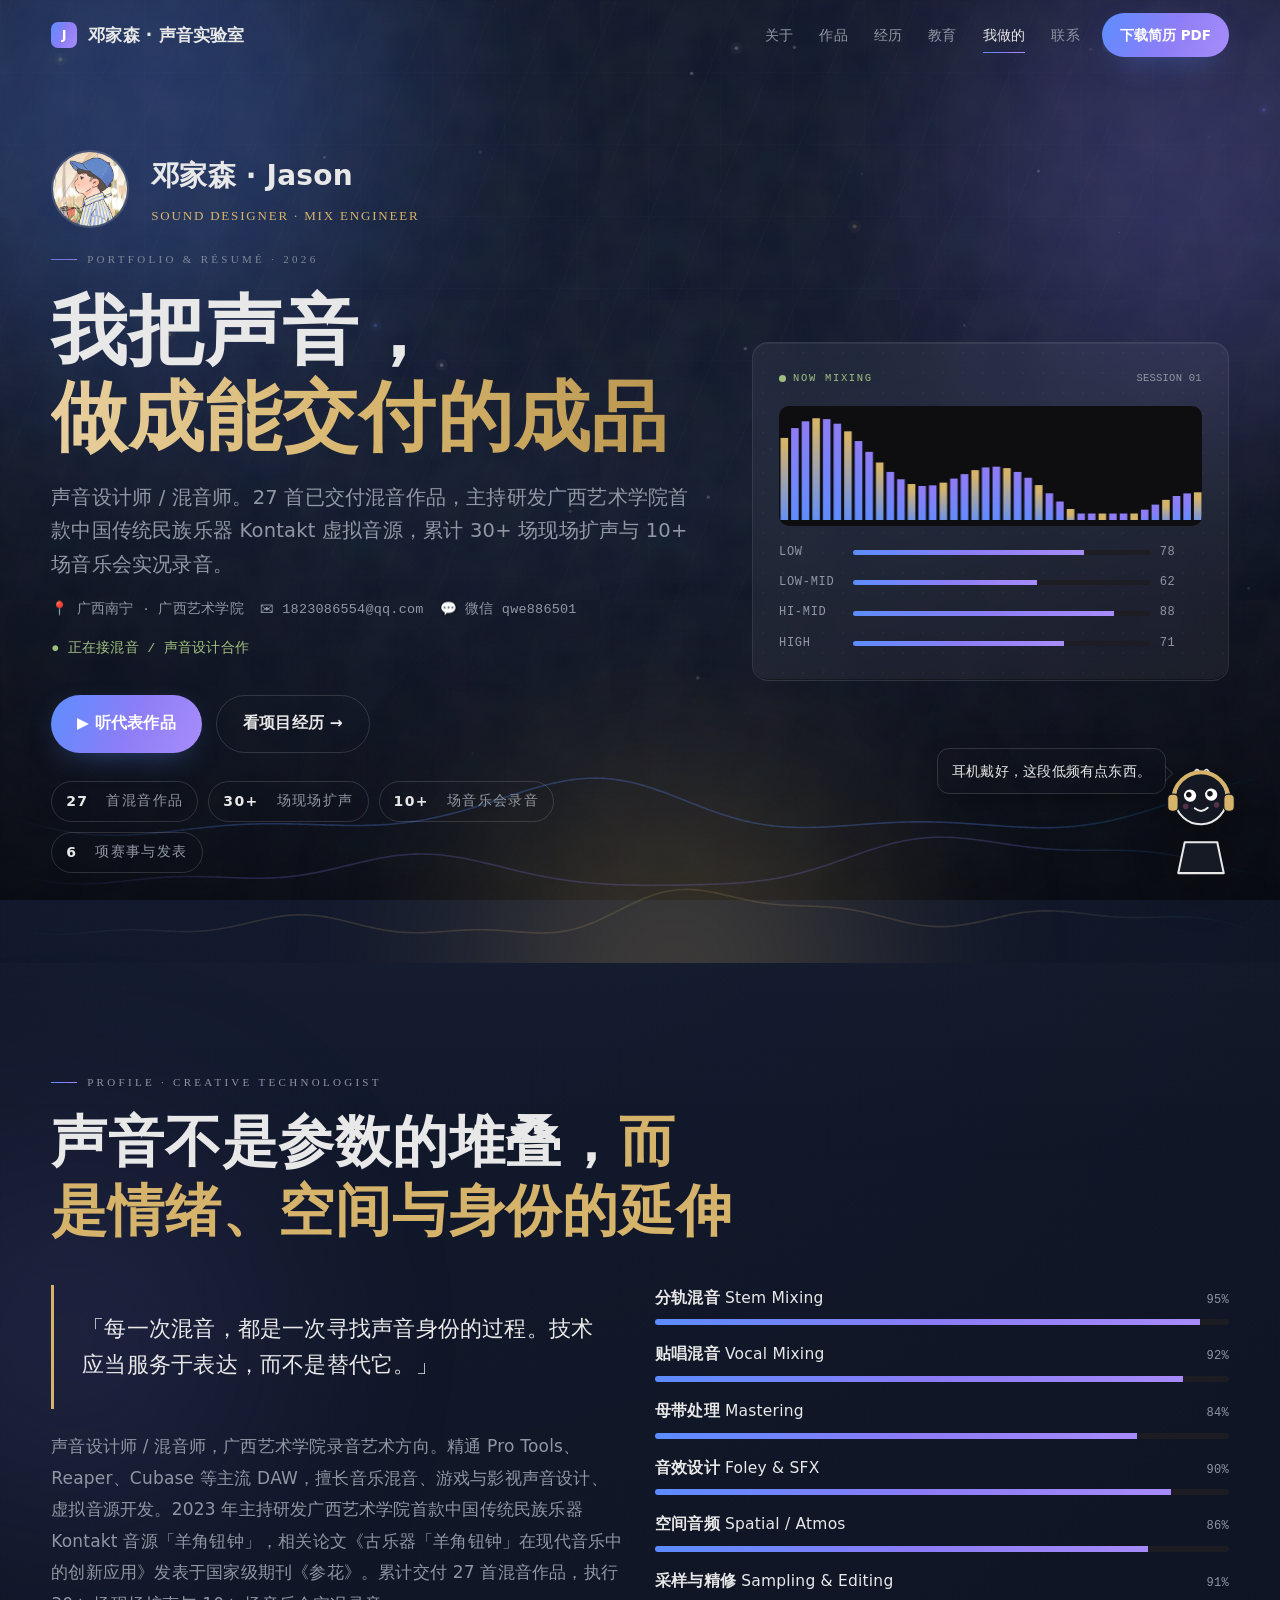
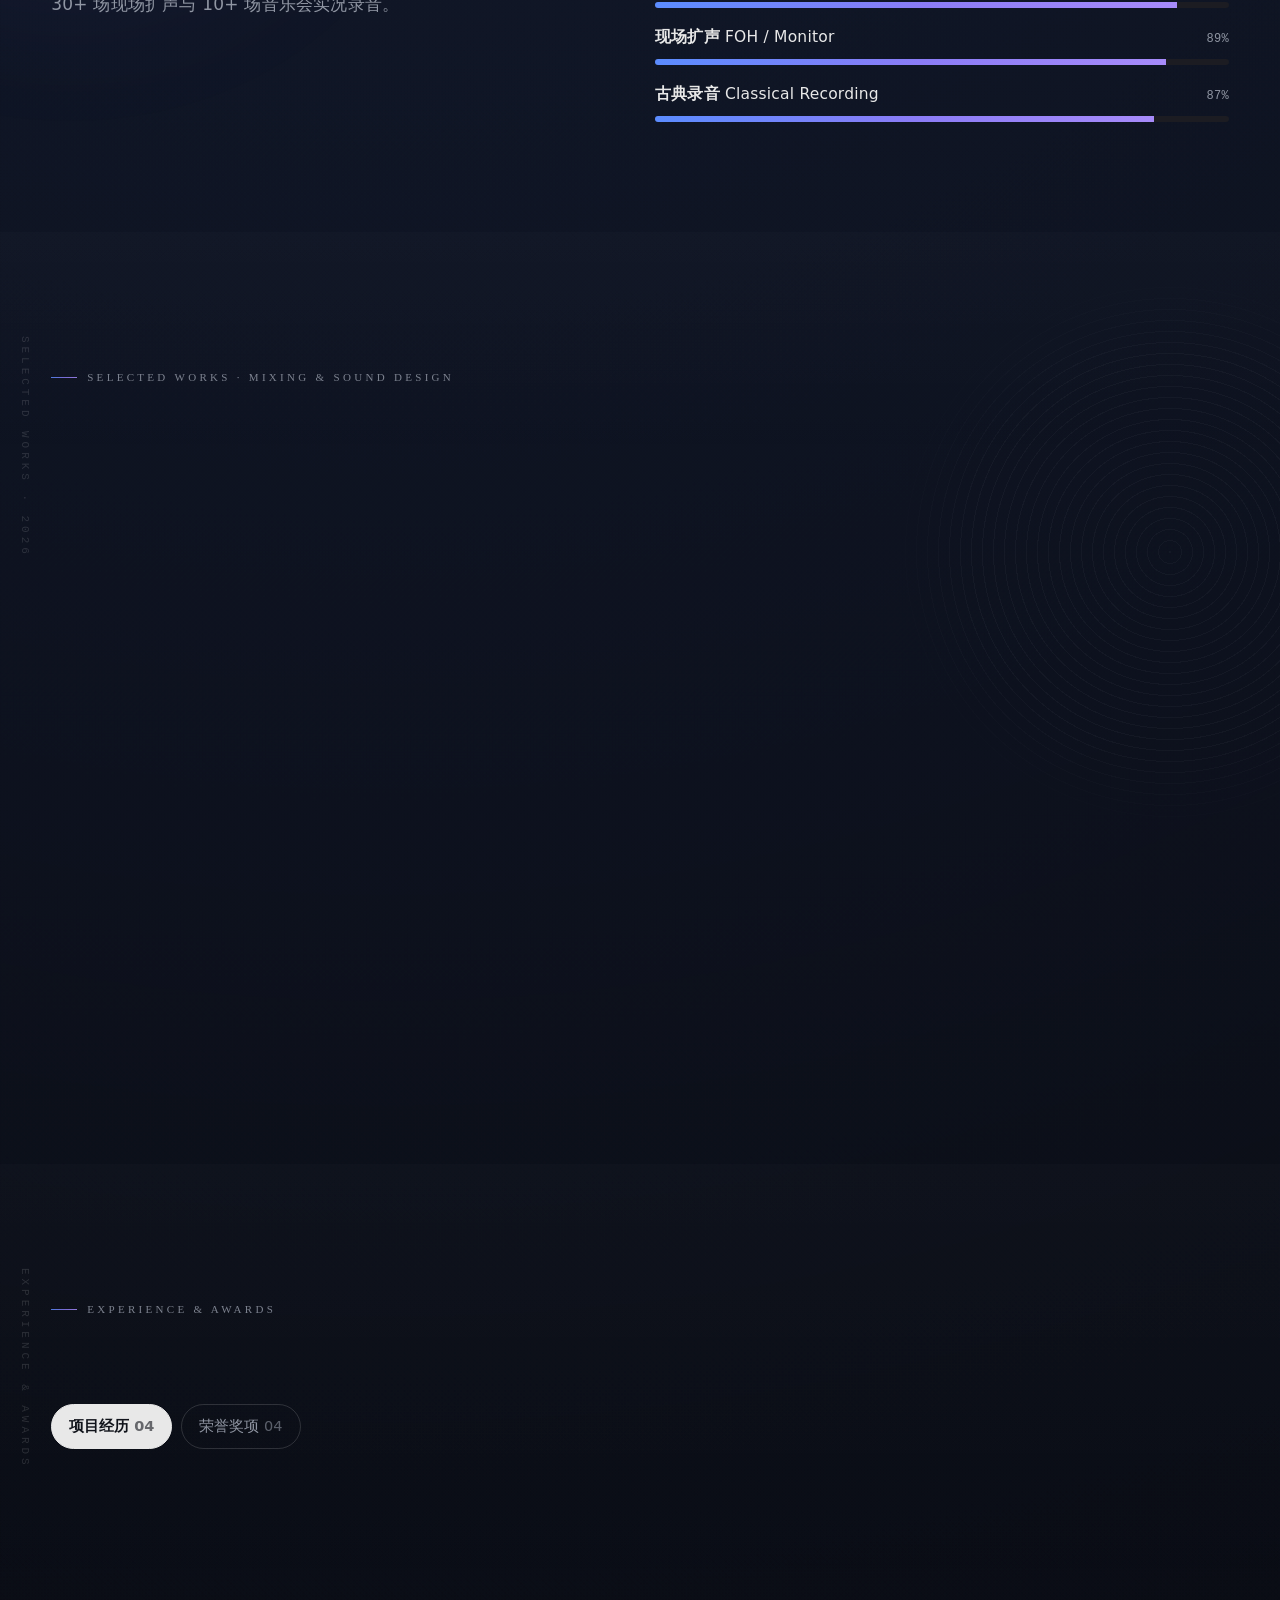
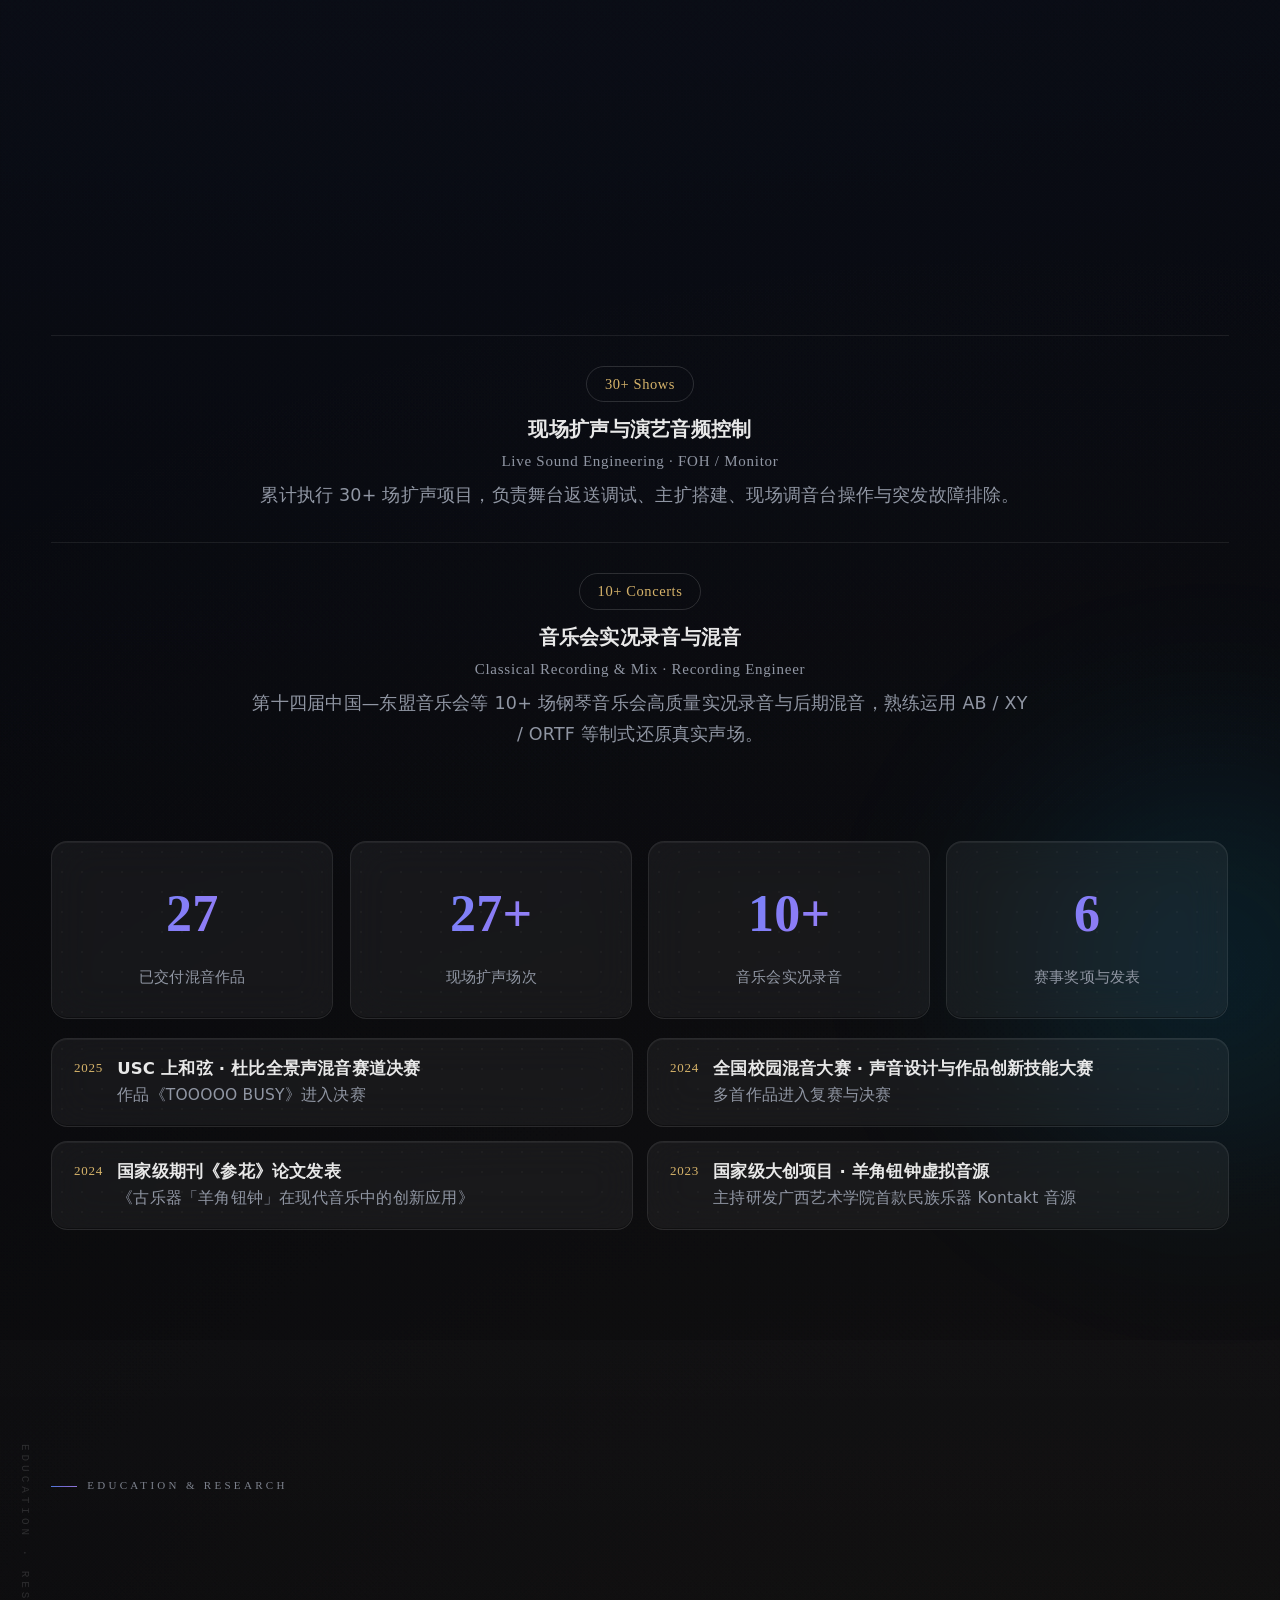
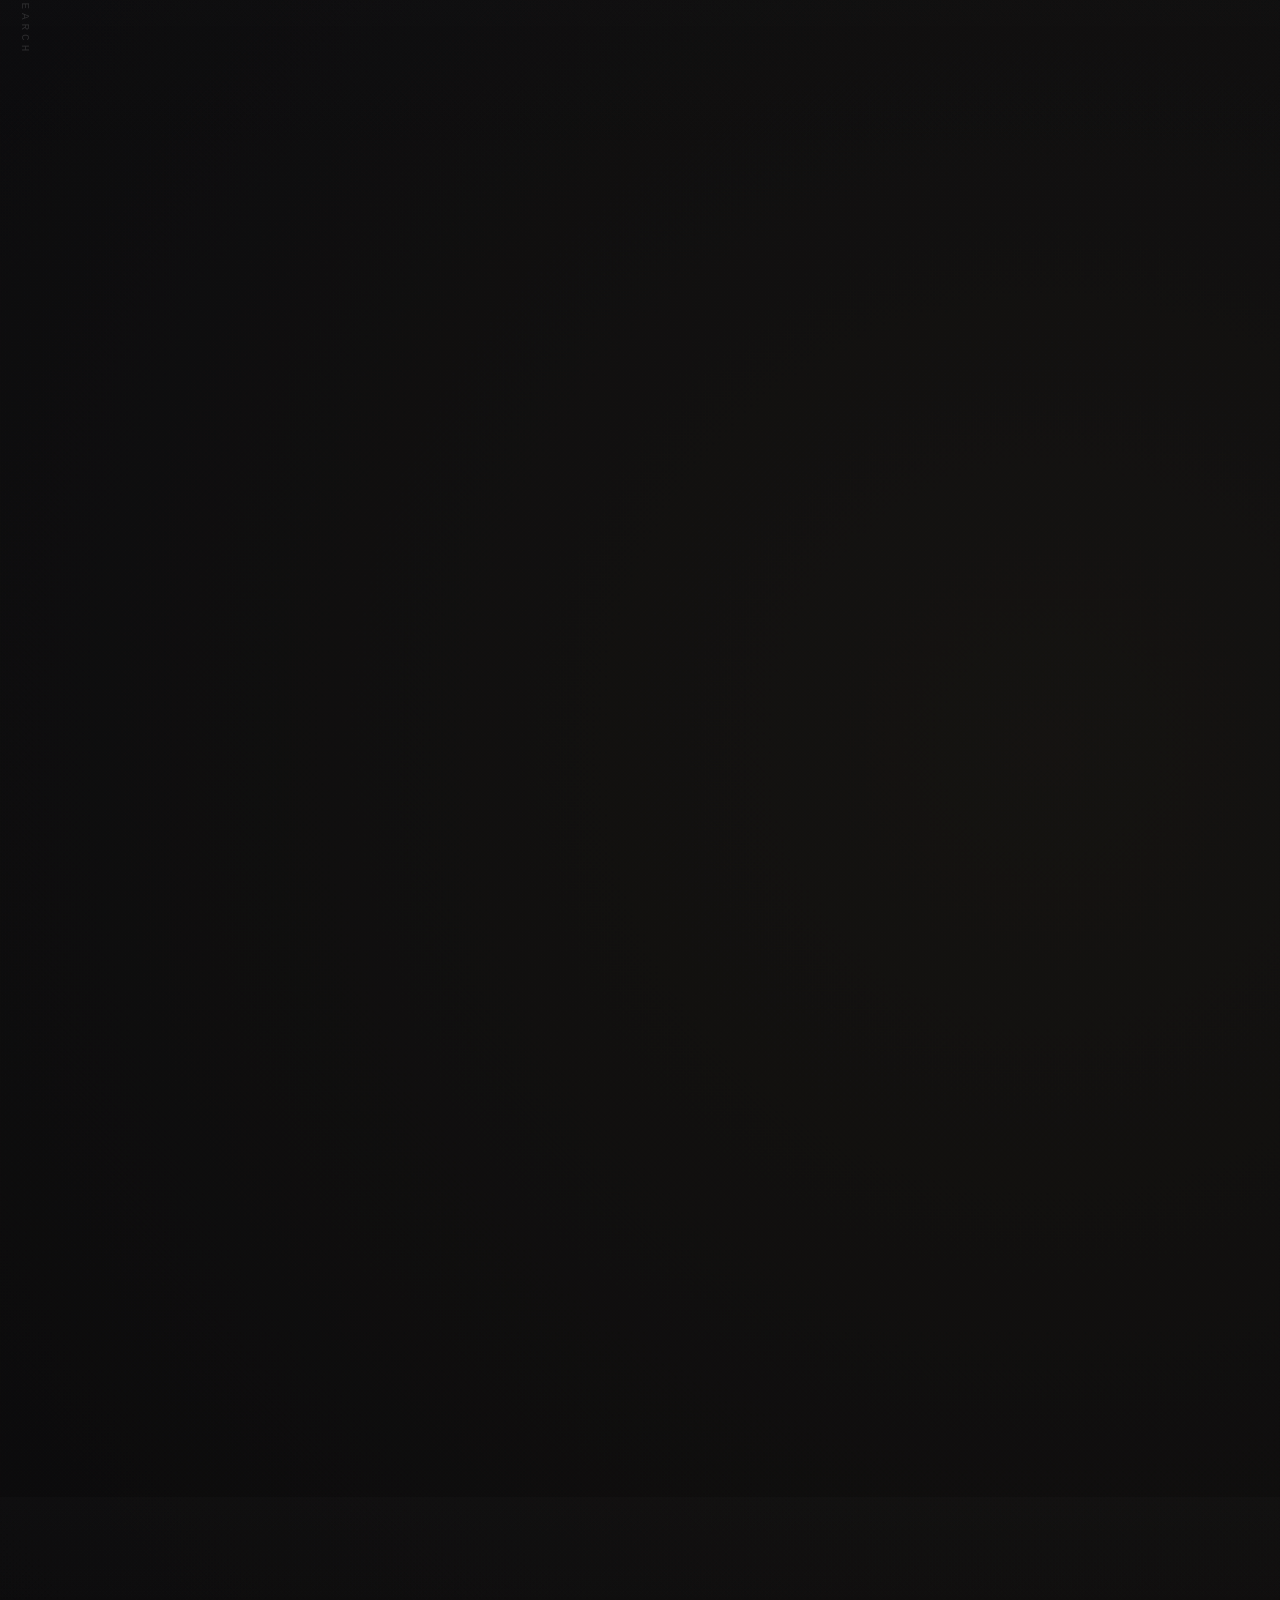
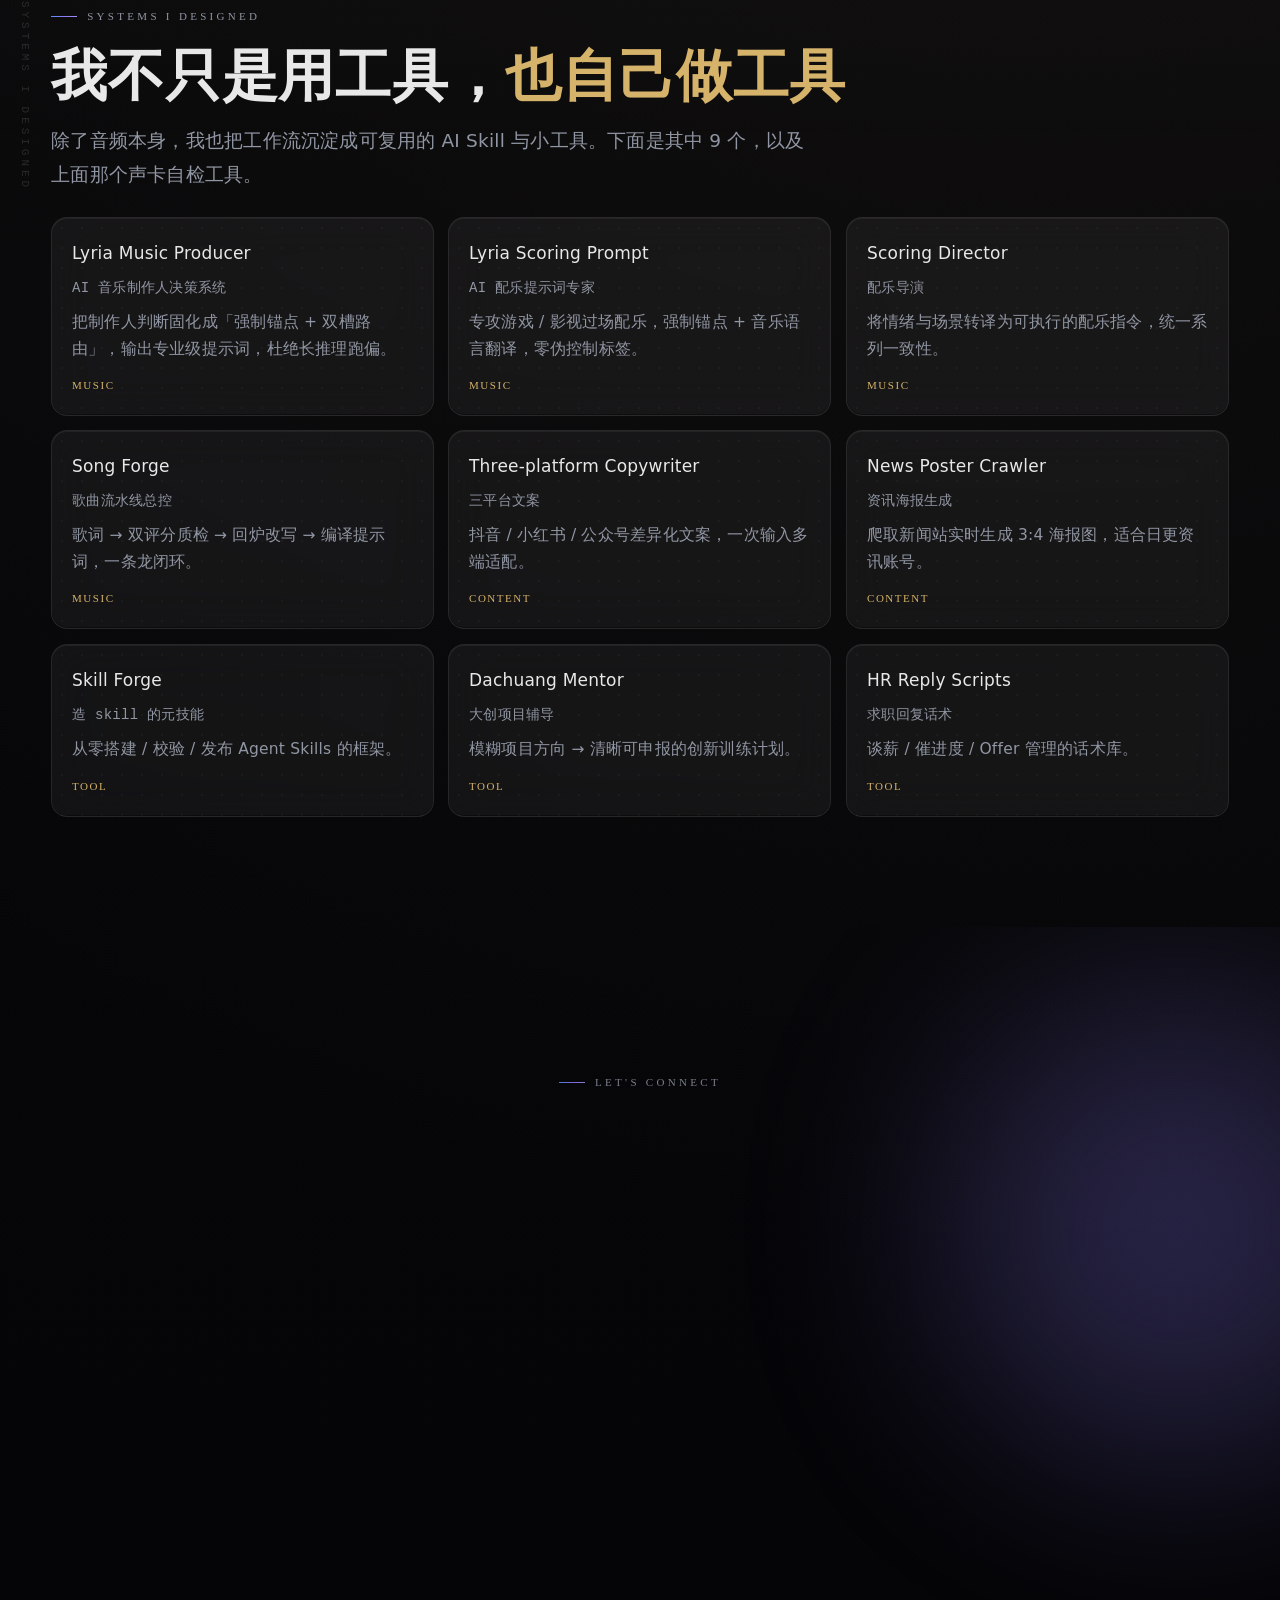
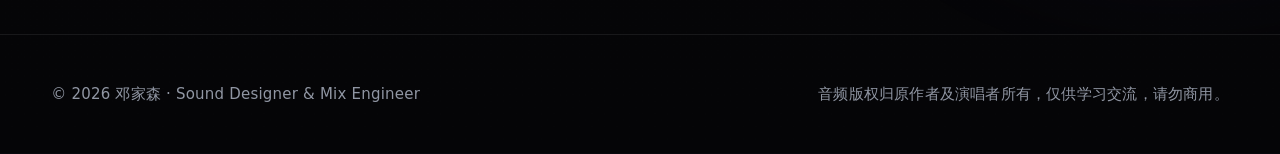
==== commit c43912d0: "Harden the spectrum renderer so it can never go dark - rAF scheduled before the frame body: an excep" ====
--- a/index.html
+++ b/index.html
@@ -1421,63 +1421,66 @@
   });
 
   /* 频谱画布：播放时走真实 AnalyserNode，空闲时走装饰动画 */
-  var c = $('#viz'), x = c.getContext('2d'), t = 0, data = null;
+  var c = $('#viz'), x = c.getContext('2d'), t = 0, data = null, lastMode = '';
   function size(){
     var r = c.getBoundingClientRect(), dpr = Math.min(window.devicePixelRatio || 1, 2);
     c.width = r.width * dpr; c.height = r.height * dpr; x.setTransform(dpr,0,0,dpr,0,0);
   }
   function draw(){
-    var w = c.clientWidth, h = c.clientHeight, n = 48, bw = w / n;
-    x.clearRect(0,0,w,h);
-    /* 三种模式：real=真实分析数据 / fake=合成频谱兜底 / idle=待机 */
-    var mode = 'idle';
-    if (analyser && playing) {
-      try {
-        if (!data || data.length !== analyser.frequencyBinCount) data = new Uint8Array(analyser.frequencyBinCount);
-        analyser.getByteFrequencyData(data);
-        var maxV = 0;
-        for (var k = 0; k < data.length; k++) { if (data[k] > maxV) maxV = data[k]; }
-        mode = maxV > 0 ? 'real' : 'fake';
-      } catch(e) { mode = 'fake'; }
+    /* 先调度下一帧：任何异常都不会终止循环 */
+    requestAnimationFrame(draw);
+    try {
+      var w = c.clientWidth, h = c.clientHeight, n = 48;
+      if (!w || !h) { size(); return; }
+      var bw = w / n;
+      x.clearRect(0, 0, w, h);
+      /* 三种模式：real=真实分析数据 / fake=合成频谱兜底 / idle=待机 */
+      var mode = 'idle';
+      if (analyser && playing) {
+        try {
+          if (!data || data.length !== analyser.frequencyBinCount) data = new Uint8Array(analyser.frequencyBinCount);
+          analyser.getByteFrequencyData(data);
+          var maxV = 0;
+          for (var k = 0; k < data.length; k++) { if (data[k] > maxV) maxV = data[k]; }
+          mode = maxV > 0 ? 'real' : 'fake';
+        } catch (e) { mode = 'fake'; window.__vizErr = 'analyser: ' + e.message; }
+      }
+      var lmx = (window._mx == null ? -1e5 : window._mx - srect.left);
+      var note = $('#envNote');
+      if (note && mode !== 'idle' && mode !== lastMode) {
+        note.textContent = mode === 'real' ? ENV[curEnv].note : ENV[curEnv].note + ' · 演示频谱';
+      }
+      lastMode = mode;
+      for (var i = 0; i < n; i++) {
+        var v = 0;
+        if (mode === 'real') {
+          var stepN = Math.max(1, Math.floor(data.length * 0.7 / n));
+          v = data[i * stepN] / 255;
+        } else if (mode === 'fake') {
+          var sec = audio.currentTime || 0;
+          var beat = Math.pow(1 - (sec % 0.5) / 0.5, 2.2);
+          var f = i / n;
+          v = (0.30 + 0.45 * Math.pow(Math.abs(Math.sin(t * 1.9 + i * 0.32)), 2))
+            * (0.55 + 0.45 * Math.sin(t * 0.5 + i * 0.12))
+            * (0.45 + 0.55 * beat) * (1.15 - f * 0.55);
+        } else {
+          var base = Math.sin(i * 0.4 + t) * 0.22 + Math.sin(i * 0.11 + t * 1.4) * 0.2 + 0.28;
+          var lean = 1 + 0.85 * Math.exp(-Math.pow(i * bw + bw / 2 - lmx, 2) / 12800);
+          v = Math.min(Math.max(base, 0), 1) * 0.7 * lean;
+        }
+        if (!isFinite(v)) v = 0.08;
+        v = Math.max(0.06, Math.min(v, 1));
+        var bh = Math.max(3, Math.min(v * (h - 14), h - 8));
+        var g = x.createLinearGradient(0, h, 0, h - bh);
+        if (mode === 'idle') { g.addColorStop(0, '#2a2a33'); g.addColorStop(1, '#3d3d49'); }
+        else { g.addColorStop(0, '#5B8CFF'); g.addColorStop(1, i > n * 0.72 ? '#D6B36A' : '#8B7CF6'); }
+        x.fillStyle = g;
+        x.fillRect(i * bw + 1.5, h - bh - 7, Math.max(1, bw - 3), bh);
+      }
+      t += REDUCE ? 0 : 0.045;
+    } catch (e) {
+      window.__vizErr = e.message;
     }
-    if (mode === 'real') {
-      var stepN = Math.max(1, Math.floor(data.length * 0.7 / n));
-      for (var i = 0; i < n; i++) {
-        var v = data[i * stepN] / 255;
-        var bh = Math.max(3, v * (h - 14));
-        var g = x.createLinearGradient(0, h, 0, h - bh);
-        g.addColorStop(0, '#5B8CFF'); g.addColorStop(1, i > n * 0.72 ? '#D6B36A' : '#8B7CF6');
-        x.fillStyle = g; x.fillRect(i * bw + 1.5, h - bh - 7, bw - 3, bh);
-      }
-    } else if (mode === 'fake') {
-      /* AnalyserNode 拿不到数据时的合成频谱：按节拍呼吸，永远不会黑屏 */
-      var sec = audio.currentTime || 0;
-      var beat = Math.pow(1 - (sec % 0.5) / 0.5, 2.2);
-      for (var j2 = 0; j2 < n; j2++) {
-        var f2 = j2 / n;
-        var v2 = (0.30 + 0.45 * Math.pow(Math.abs(Math.sin(t * 1.9 + j2 * 0.32)), 2))
-               * (0.55 + 0.45 * Math.sin(t * 0.5 + j2 * 0.12))
-               * (0.45 + 0.55 * beat) * (1.15 - f2 * 0.55);
-        v2 = Math.max(0.06, Math.min(1, v2));
-        var bh3 = Math.max(3, v2 * (h - 14));
-        var g3 = x.createLinearGradient(0, h, 0, h - bh3);
-        g3.addColorStop(0, '#5B8CFF'); g3.addColorStop(1, j2 > n * 0.72 ? '#D6B36A' : '#8B7CF6');
-        x.fillStyle = g3; x.fillRect(j2 * bw + 1.5, h - bh3 - 7, bw - 3, bh3);
-      }
-    } else {
-      var lmx = (window._mx == null ? -1e5 : window._mx - srect.left);
-      for (var j = 0; j < n; j++) {
-        var base = Math.sin(j * 0.4 + t) * 0.22 + Math.sin(j * 0.11 + t * 1.4) * 0.2 + 0.28;
-        /* 空闲时频谱向鼠标聚拢 */
-        var lean = 1 + 0.85 * Math.exp(-Math.pow(j * bw + bw / 2 - lmx, 2) / 12800);
-        var bh2 = Math.max(3, Math.min(base, 1) * (h - 14) * 0.7 * lean);
-        var g2 = x.createLinearGradient(0, h, 0, h - bh2);
-        g2.addColorStop(0, '#2a2a33'); g2.addColorStop(1, '#3d3d49');
-        x.fillStyle = g2; x.fillRect(j * bw + 1.5, h - bh2 - 7, bw - 3, bh2);
-      }
-    }
-    t += REDUCE ? 0 : 0.045;
-    requestAnimationFrame(draw);
   }
   size(); draw();
   window.addEventListener('resize', size);
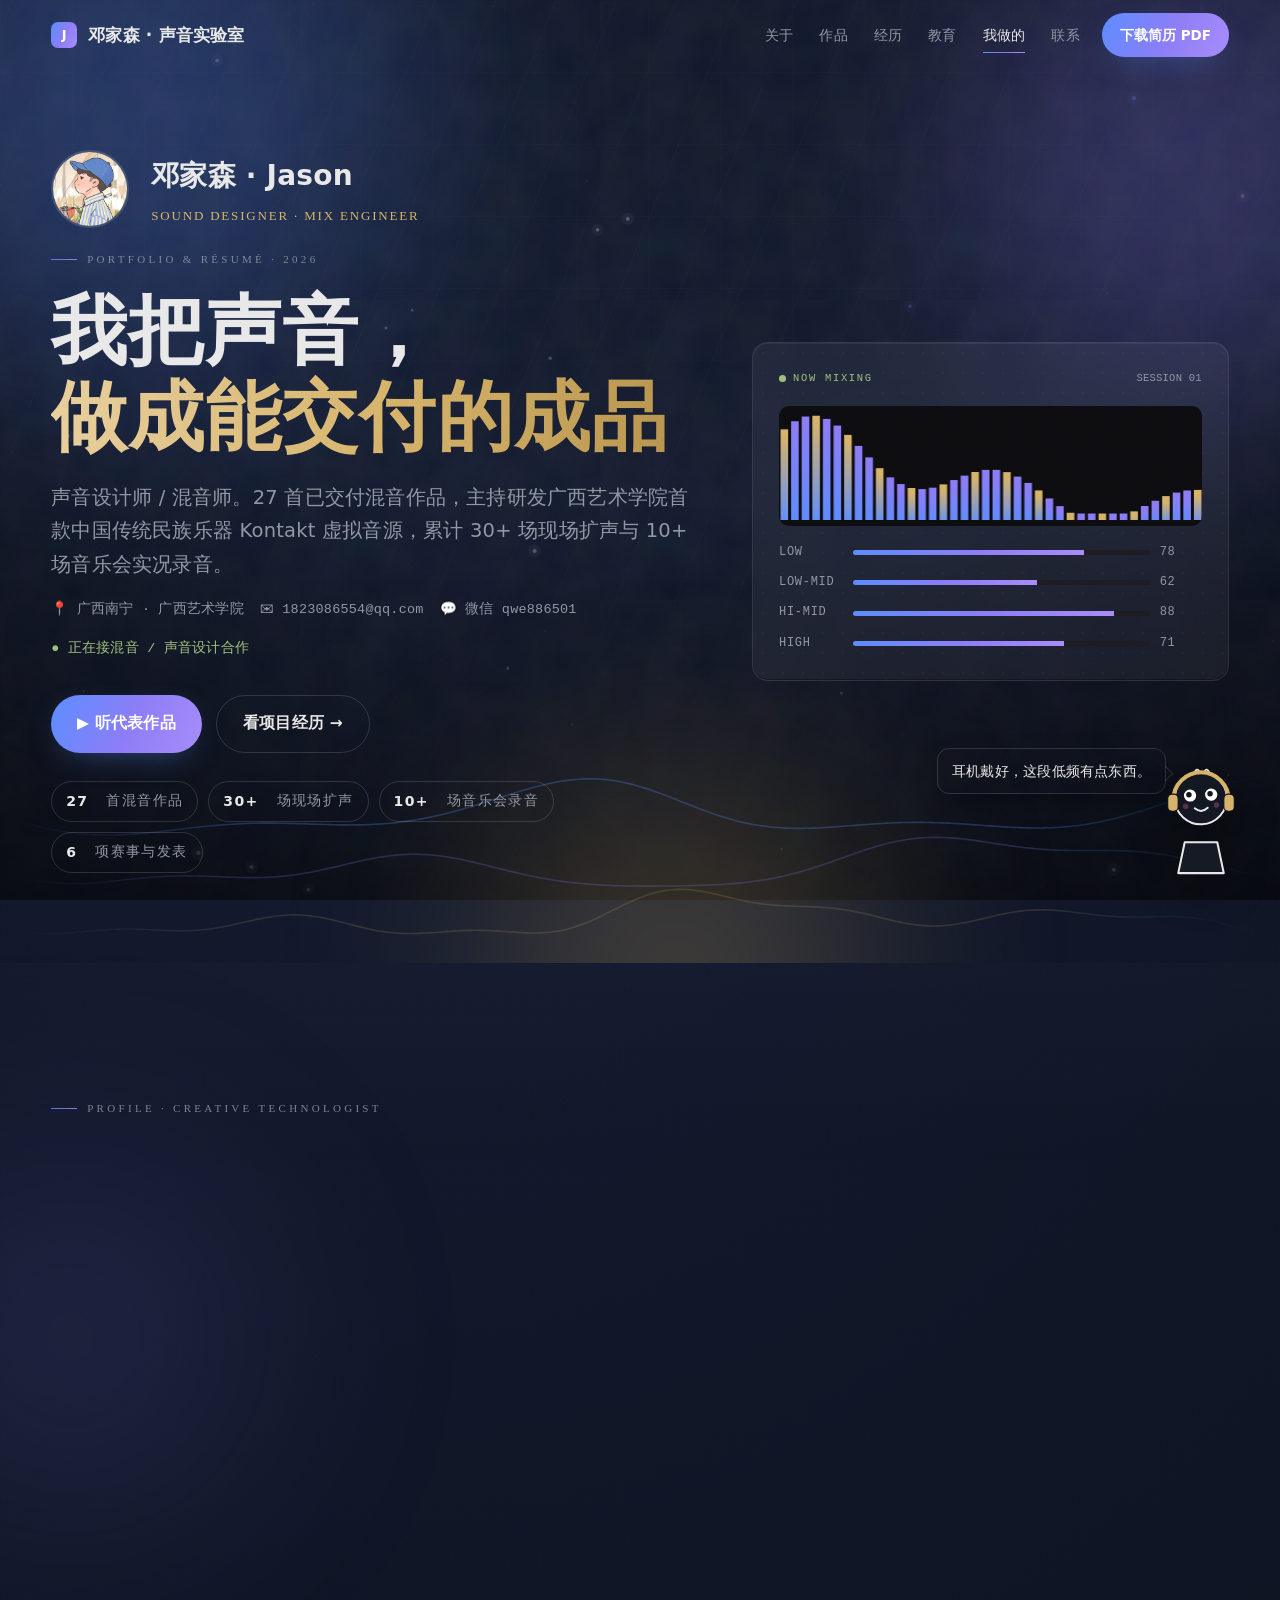
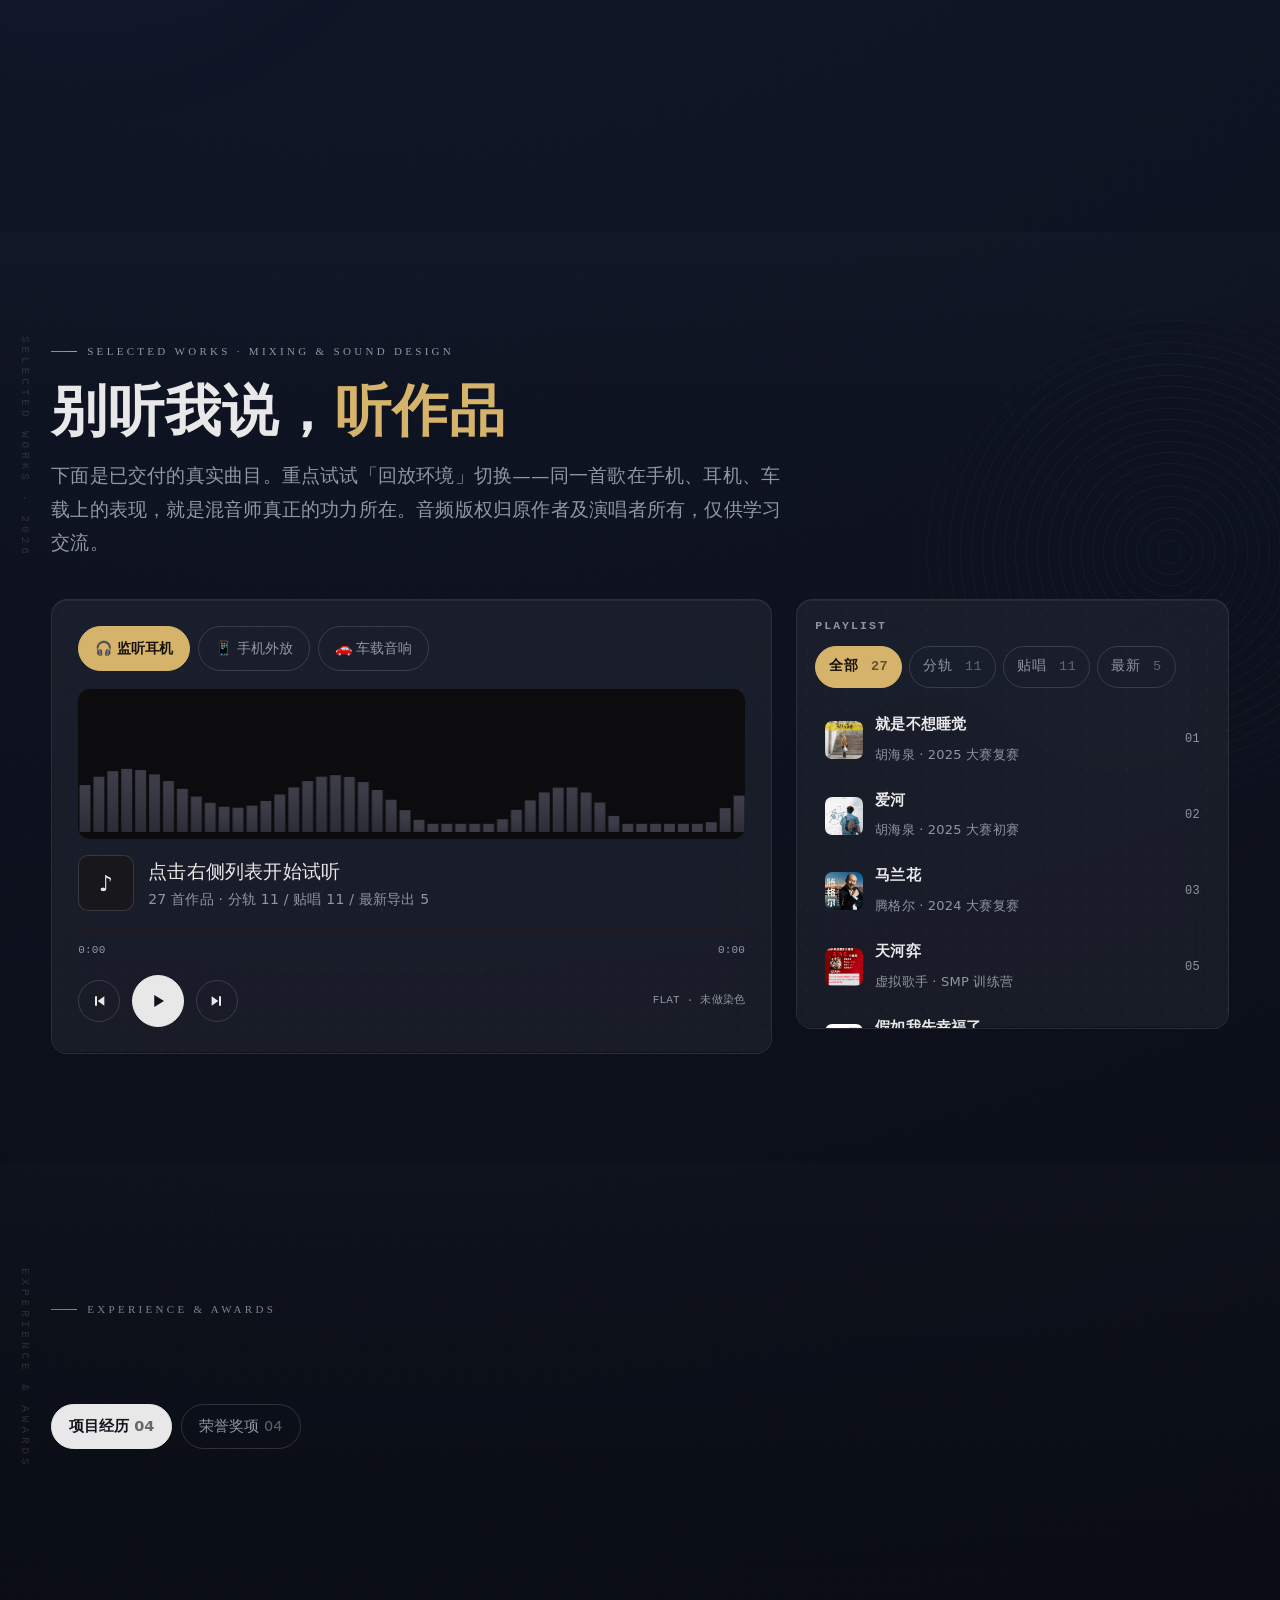
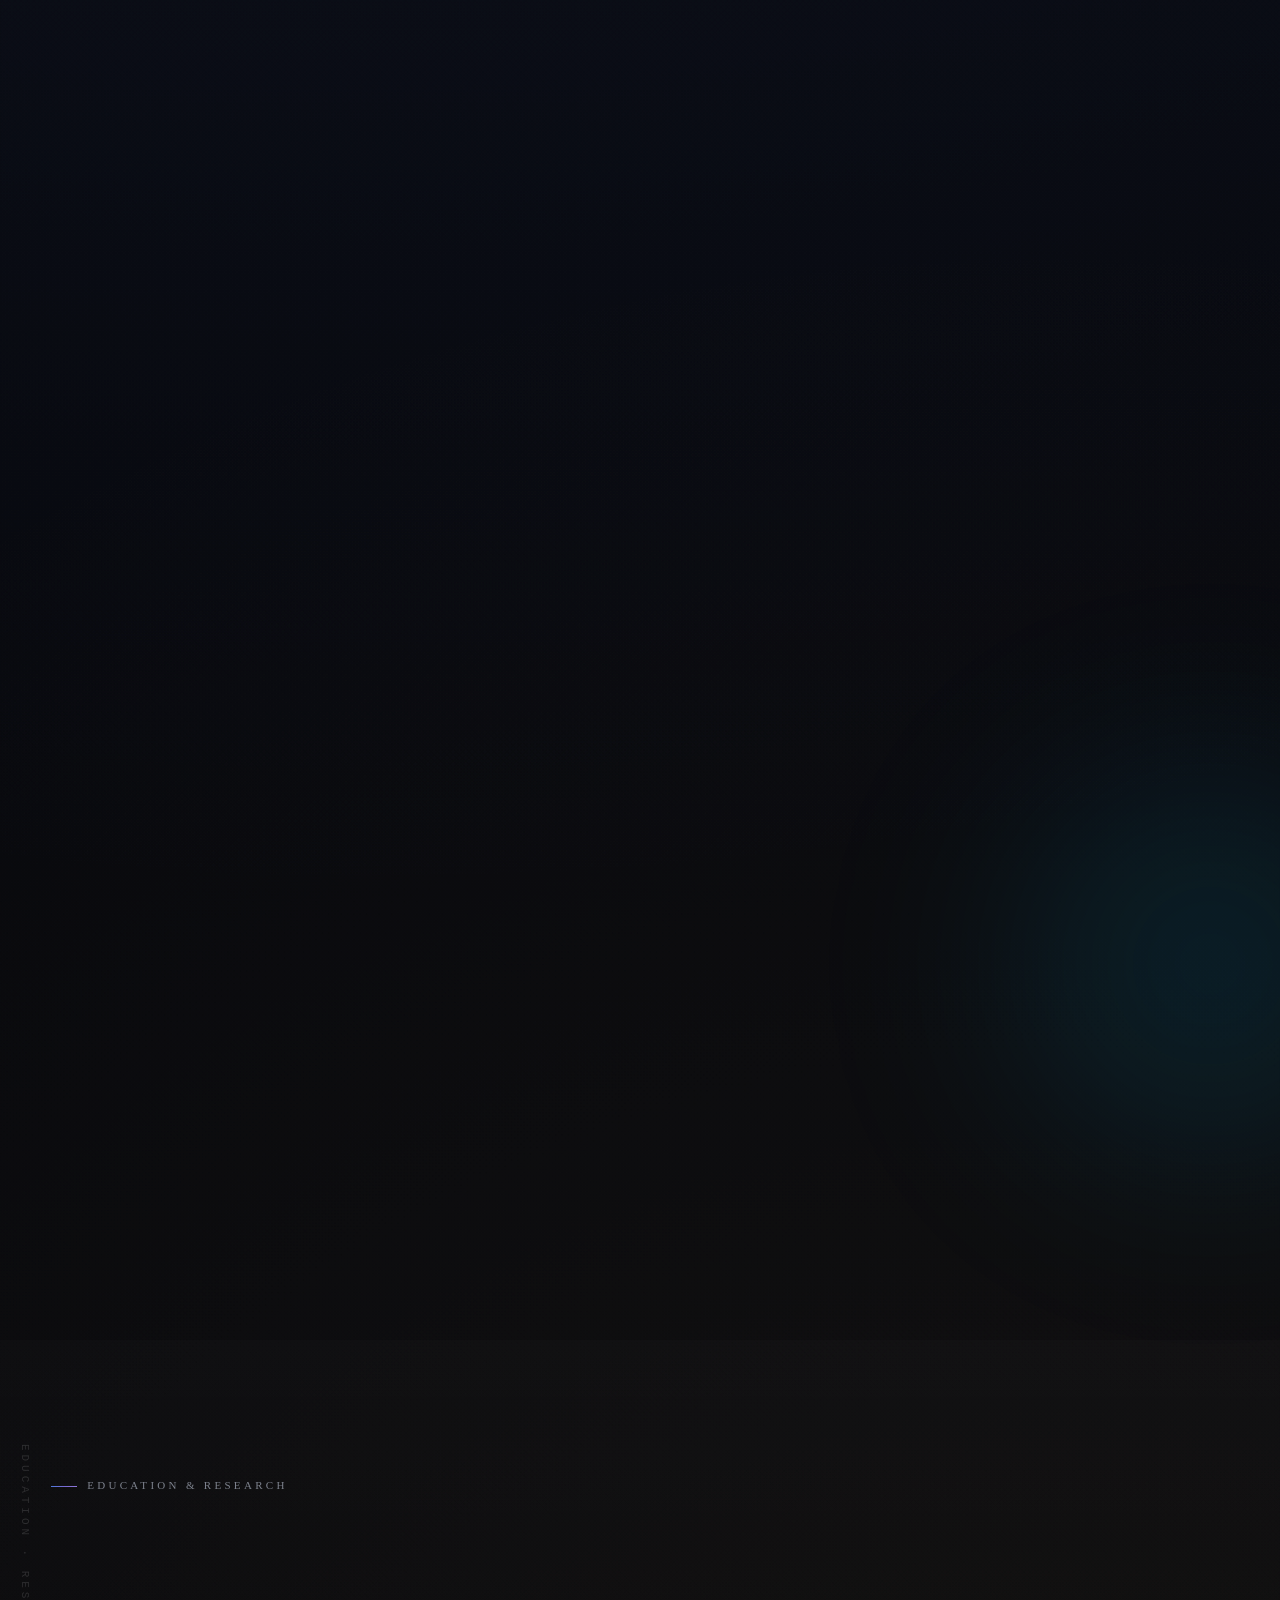
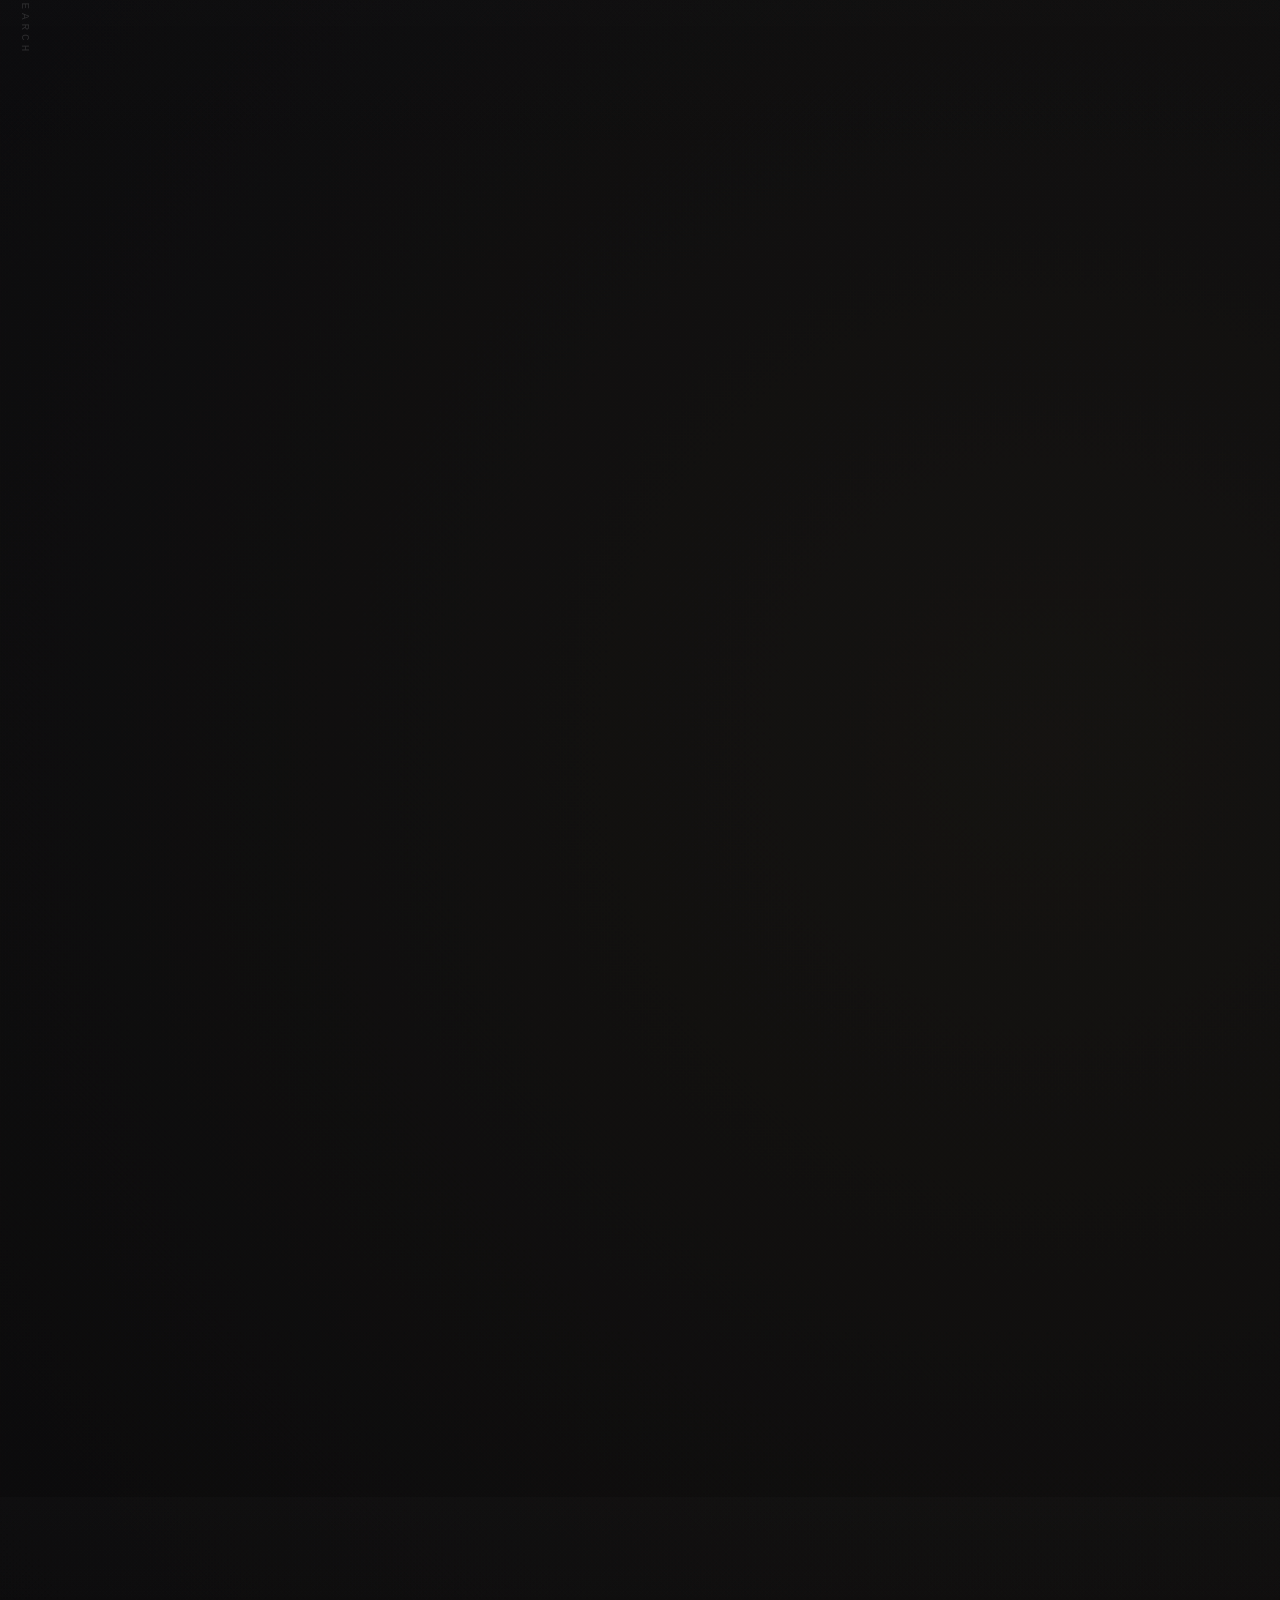
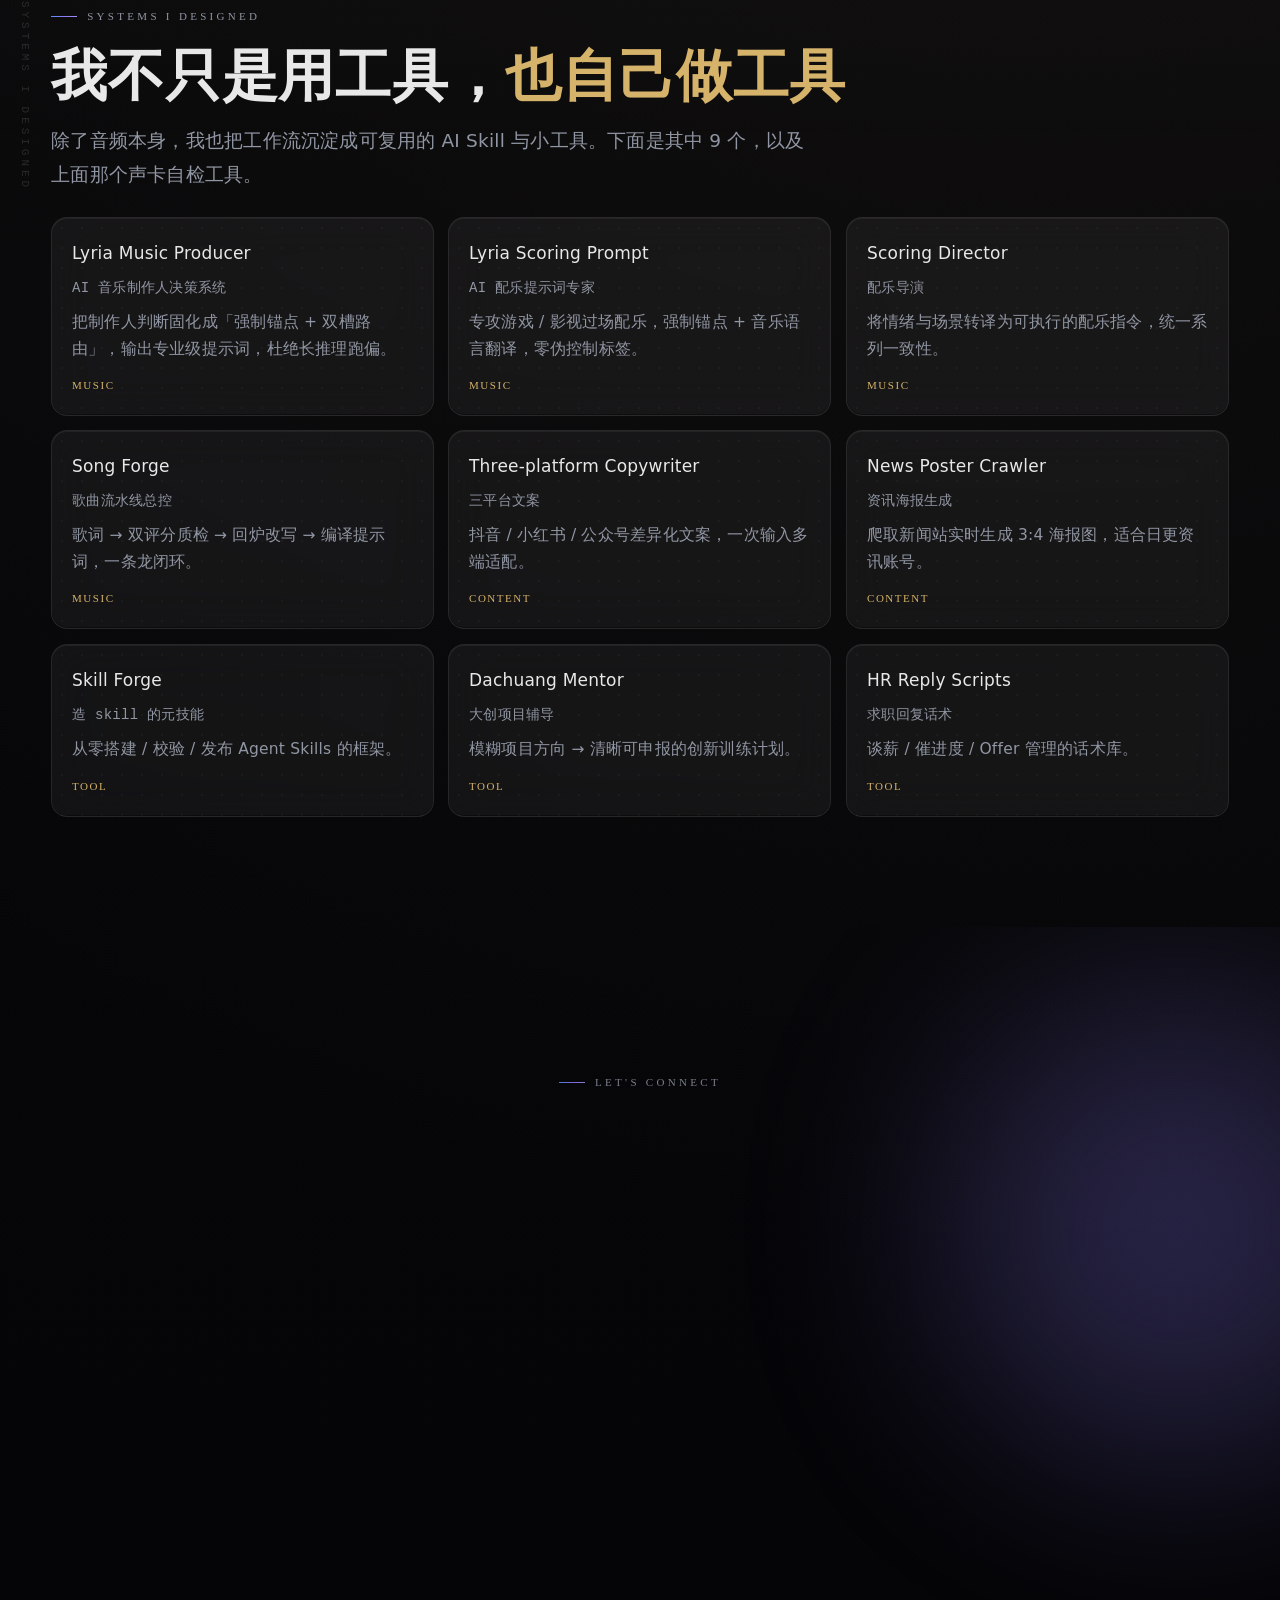
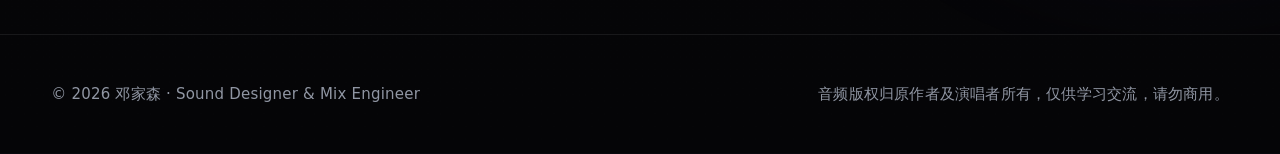
==== commit f1a3a0d0: "Fix black spectrum: remove stray srect reference in the viz draw loop - root cause found by two-axis" ====
--- a/index.html
+++ b/index.html
@@ -238,7 +238,7 @@
 .envs{display:flex;gap:8px;margin-bottom:18px;flex-wrap:wrap}
 .envs button{padding:9px 16px;border:1px solid var(--line-2);border-radius:99px;font-size:14.0px;color:var(--dim)}
 .envs button.on{background:var(--gold);color:#14100A;border-color:var(--gold);font-weight:600}
-#viz{width:100%;height:150px;display:block;border-radius:12px;background:#0c0c0f}
+#viz{width:100%;height:150px;display:block;border-radius:12px;background:#0c0c0f;transform:translateZ(0)}
 .now{display:flex;align-items:center;gap:14px;margin-top:16px}
 .now img{width:56px;height:56px;border-radius:10px;object-fit:cover;border:1px solid var(--line-2)}
 .now .t{font-family:var(--f-d);font-size:18.5px}
@@ -1365,6 +1365,15 @@
 
   allItems.forEach(function(it){ it.addEventListener('click', function(){ play(items.indexOf(it)); }); });
   $('#pPlay').addEventListener('click', toggle);
+  /* 空格键播放/暂停（输入框和可聚焦元素除外） */
+  document.addEventListener('keydown', function(e){
+    if (e.code !== 'Space') return;
+    var tg = e.target.tagName;
+    if (tg === 'INPUT' || tg === 'TEXTAREA' || e.target.isContentEditable) return;
+    if (e.target.closest && e.target.closest('button, a, [tabindex]')) return;
+    e.preventDefault();
+    toggle();
+  });
   $('#pPrev').addEventListener('click', function(){ play((idx - 1 + items.length) % items.length); });
   $('#pNext').addEventListener('click', function(){ play((idx + 1) % items.length); });
   $('#bar').addEventListener('click', function(e){
@@ -1421,10 +1430,11 @@
   });
 
   /* 频谱画布：播放时走真实 AnalyserNode，空闲时走装饰动画 */
-  var c = $('#viz'), x = c.getContext('2d'), t = 0, data = null, lastMode = '';
+  var c = $('#viz'), x = c.getContext('2d'), t = 0, data = null, lastMode = '', vrect = null;
   function size(){
     var r = c.getBoundingClientRect(), dpr = Math.min(window.devicePixelRatio || 1, 2);
     c.width = r.width * dpr; c.height = r.height * dpr; x.setTransform(dpr,0,0,dpr,0,0);
+    vrect = r;
   }
   function draw(){
     /* 先调度下一帧：任何异常都不会终止循环 */
@@ -1445,7 +1455,7 @@
           mode = maxV > 0 ? 'real' : 'fake';
         } catch (e) { mode = 'fake'; window.__vizErr = 'analyser: ' + e.message; }
       }
-      var lmx = (window._mx == null ? -1e5 : window._mx - srect.left);
+      var lmx = (window._mx == null ? -1e5 : window._mx - vrect.left);
       var note = $('#envNote');
       if (note && mode !== 'idle' && mode !== lastMode) {
         note.textContent = mode === 'real' ? ENV[curEnv].note : ENV[curEnv].note + ' · 演示频谱';
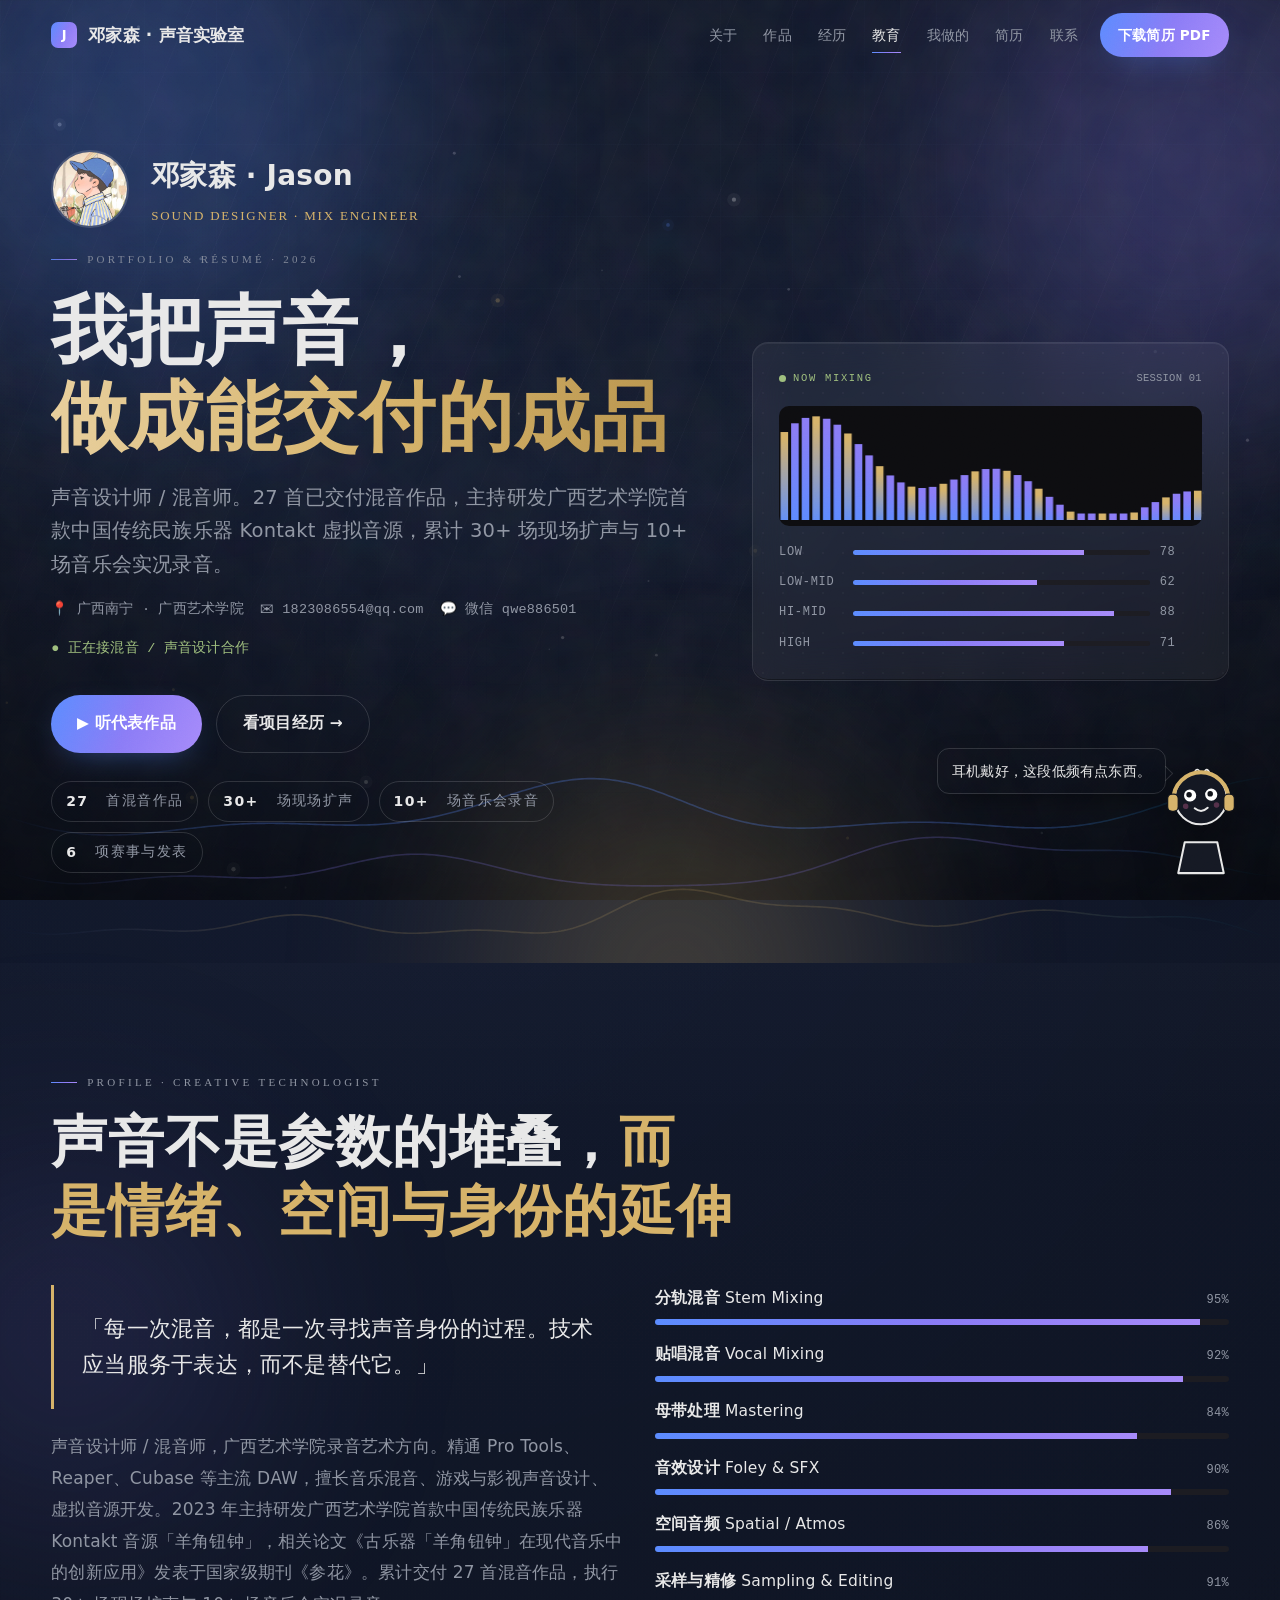
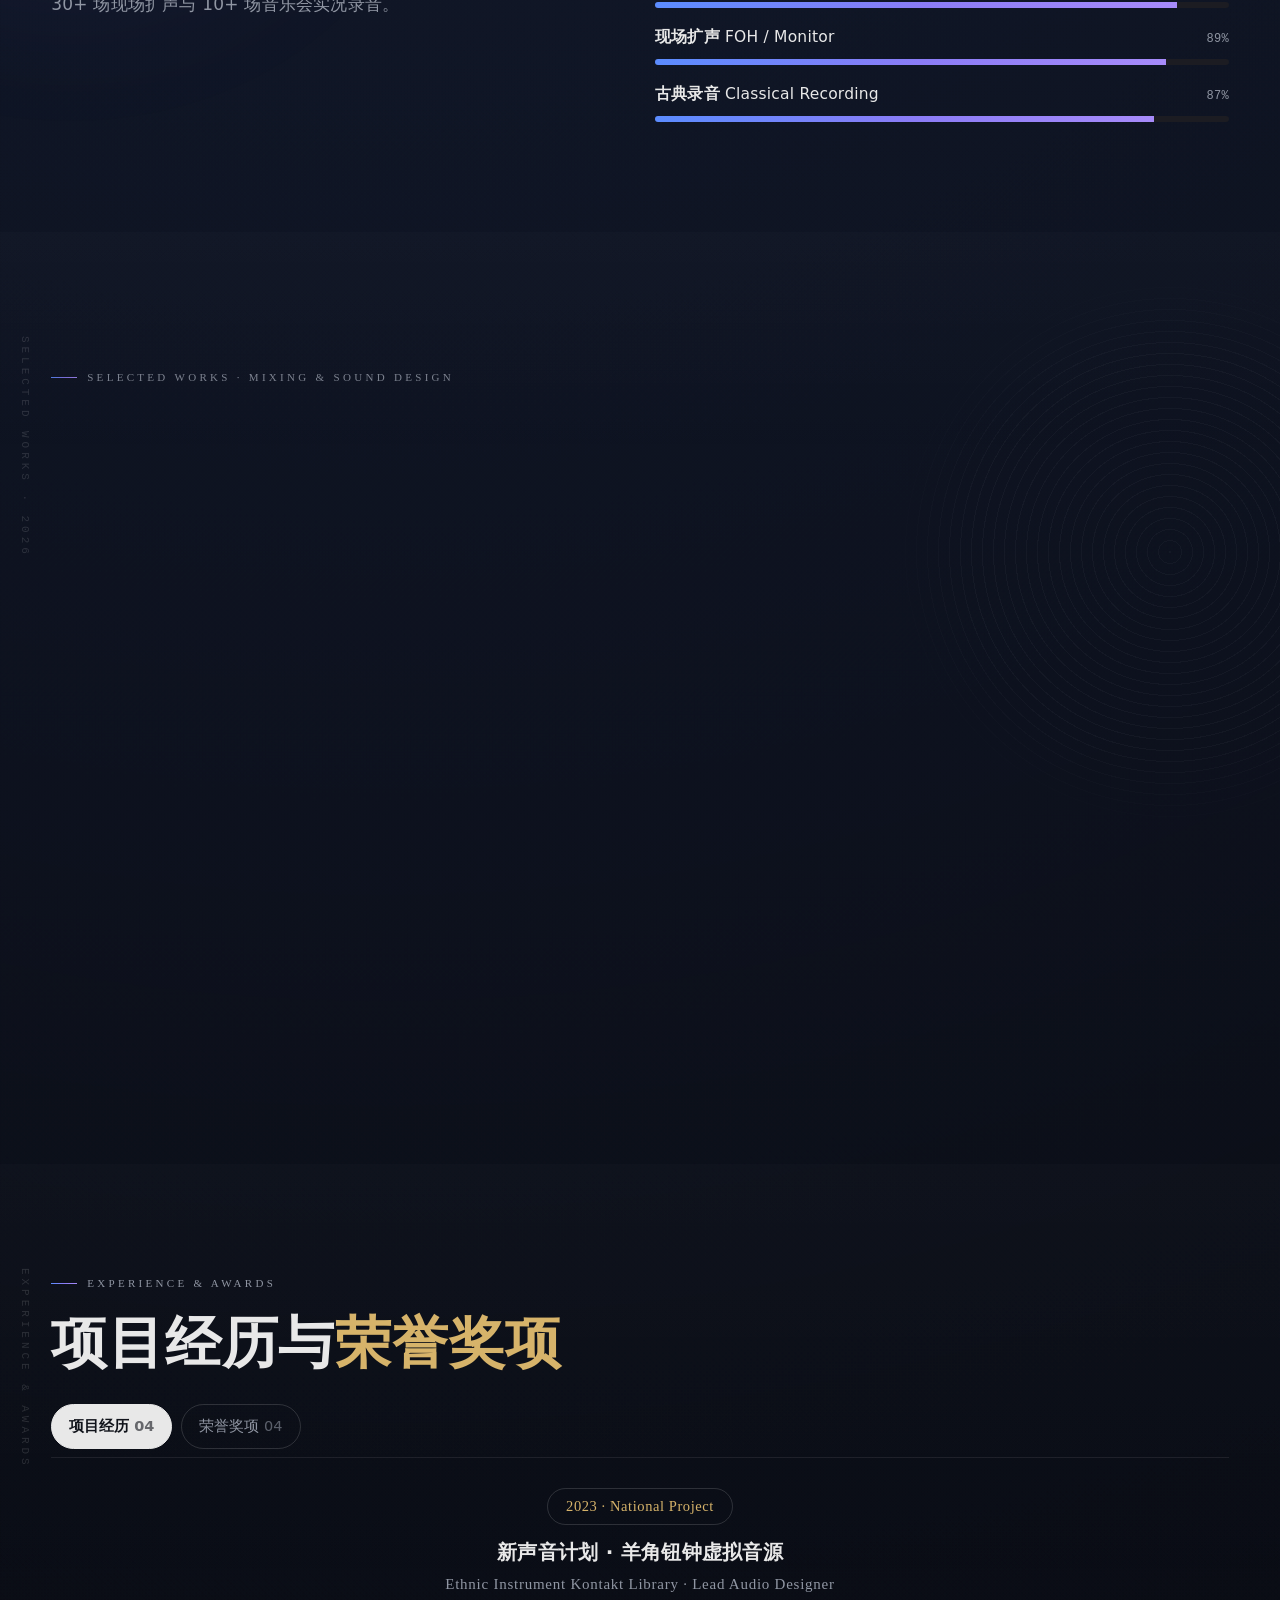
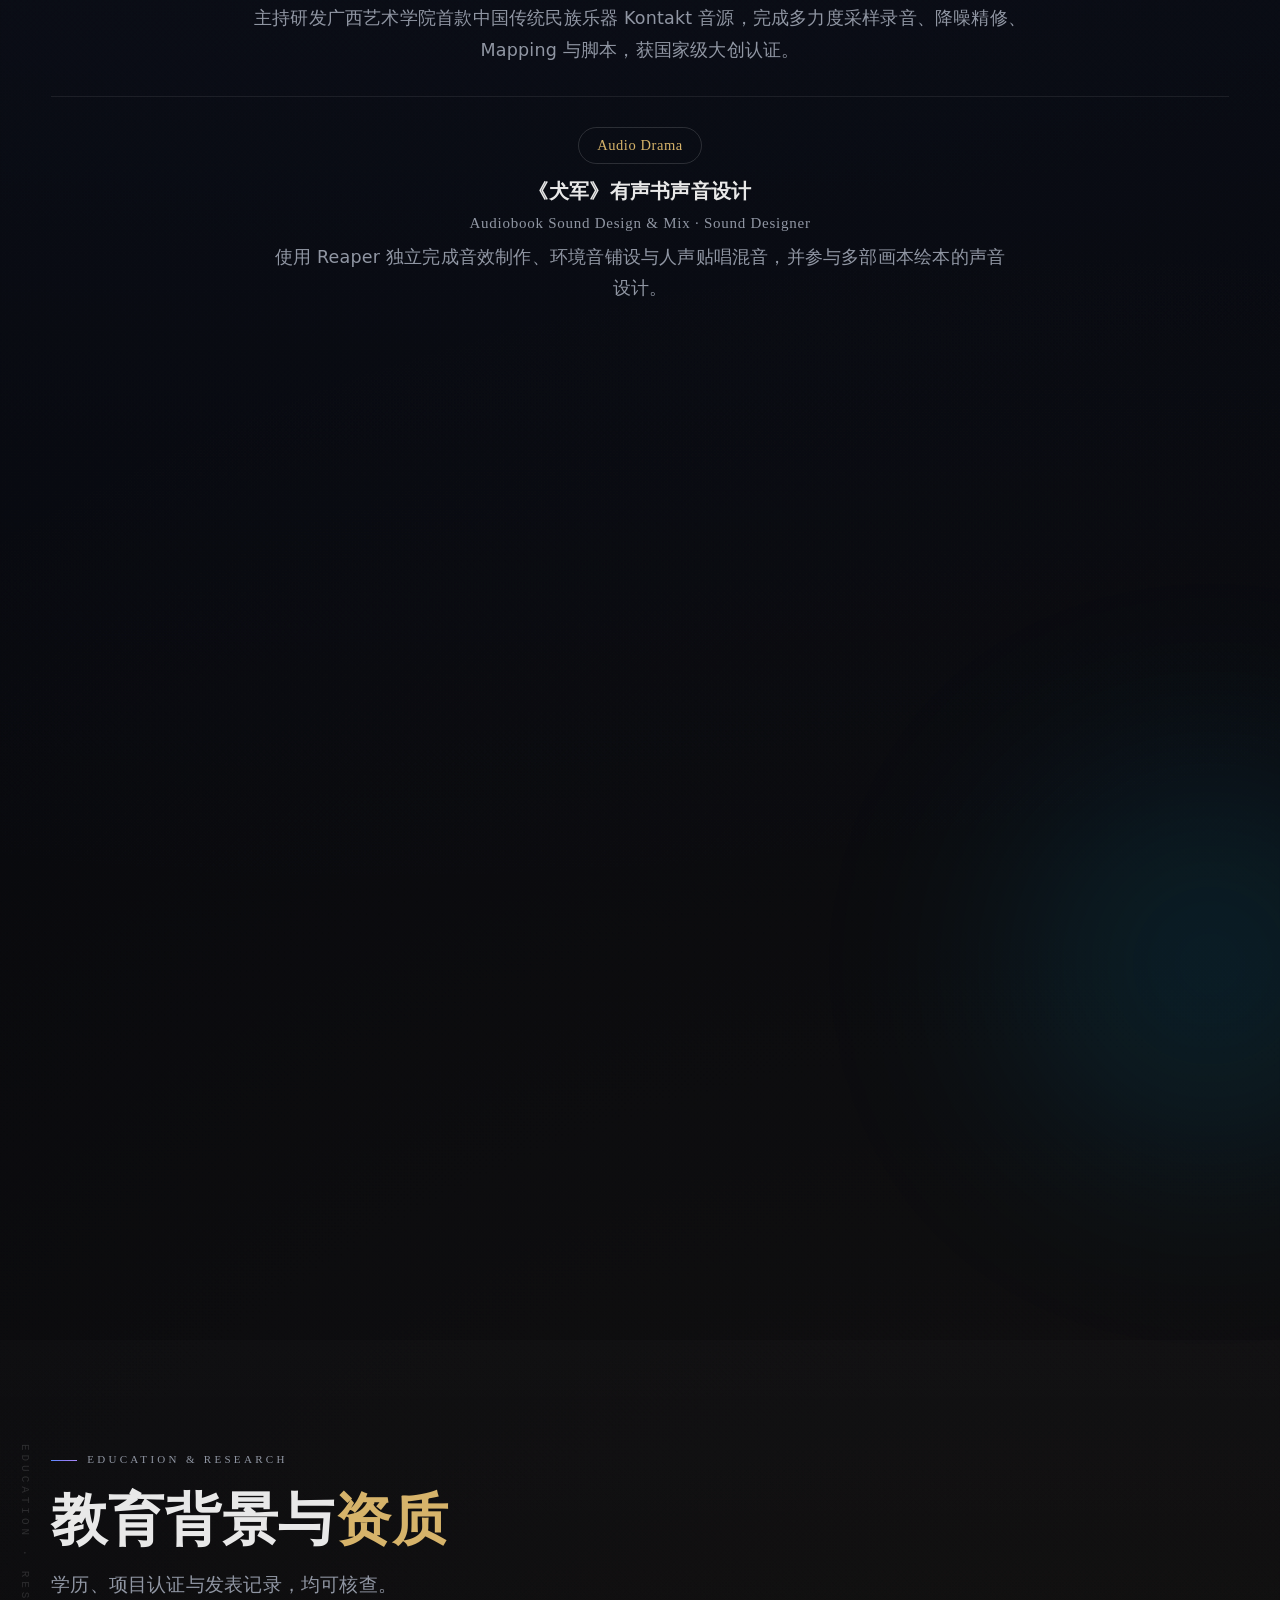
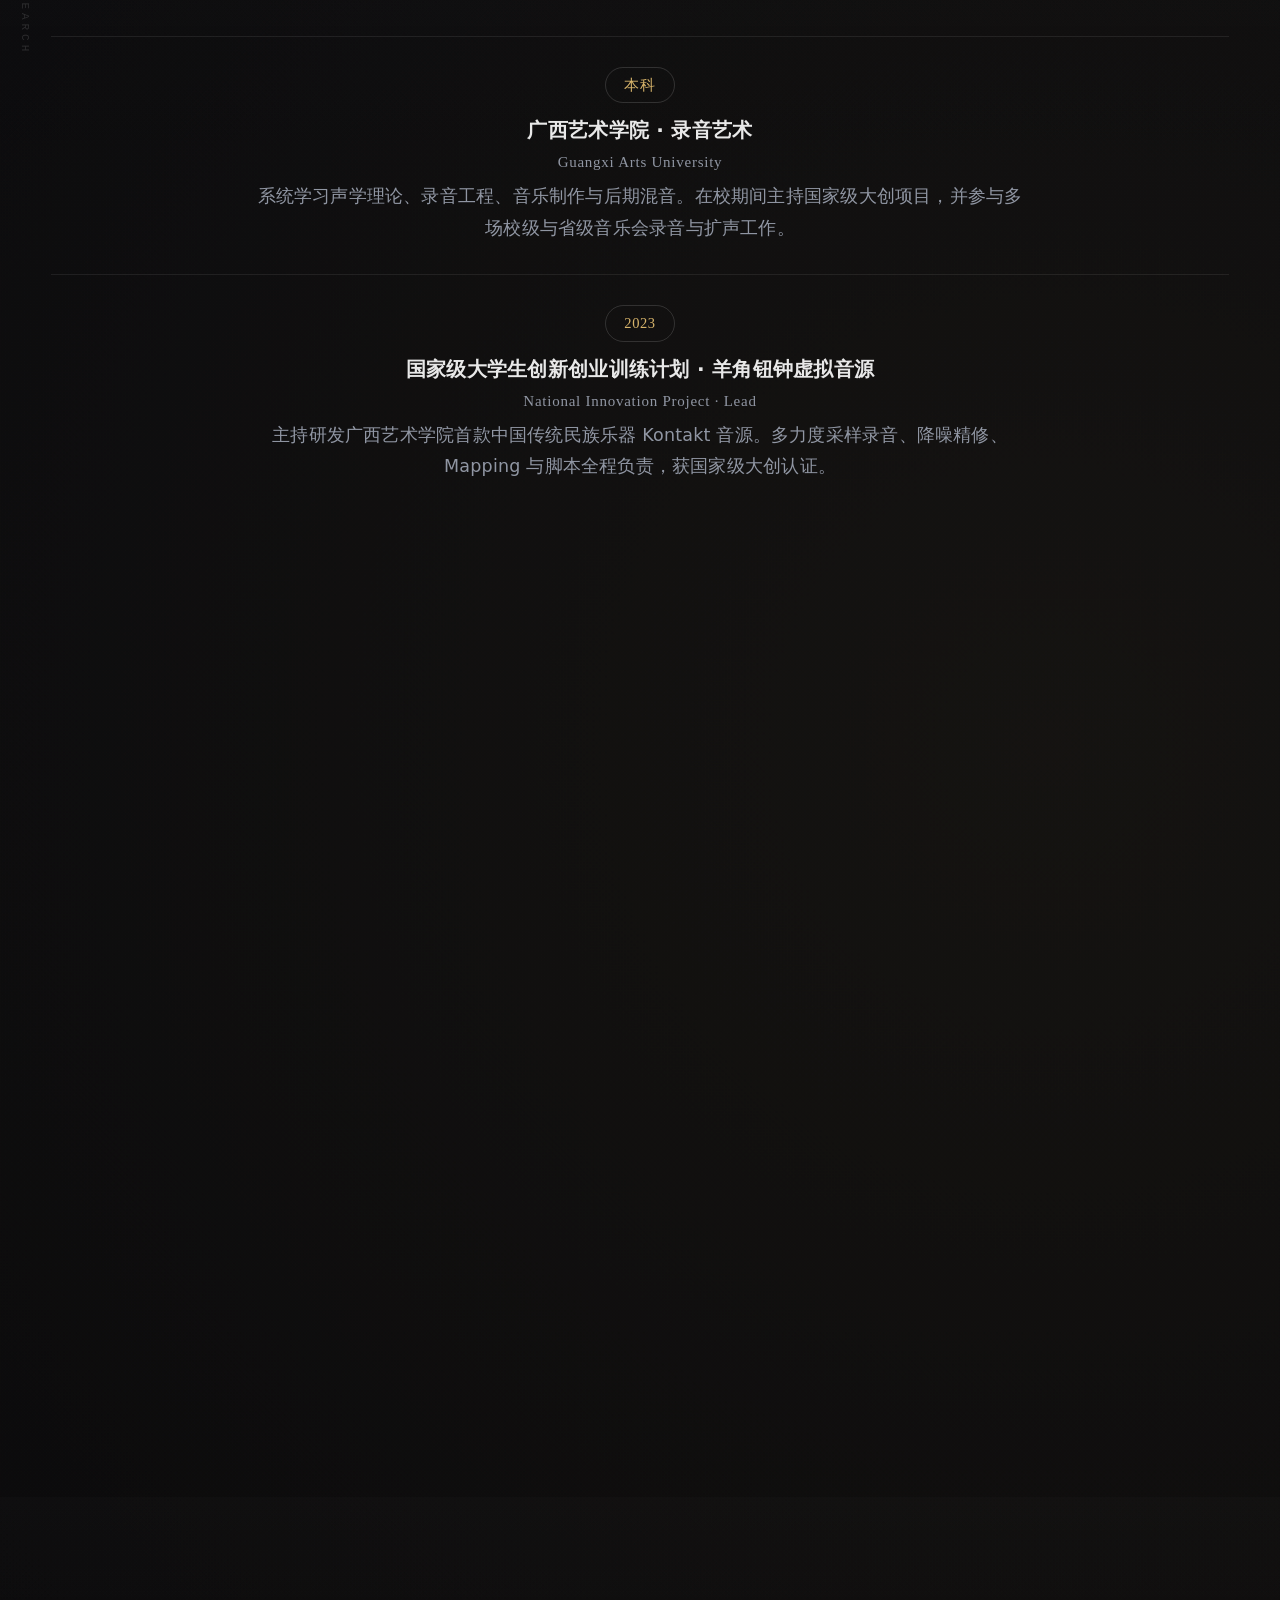
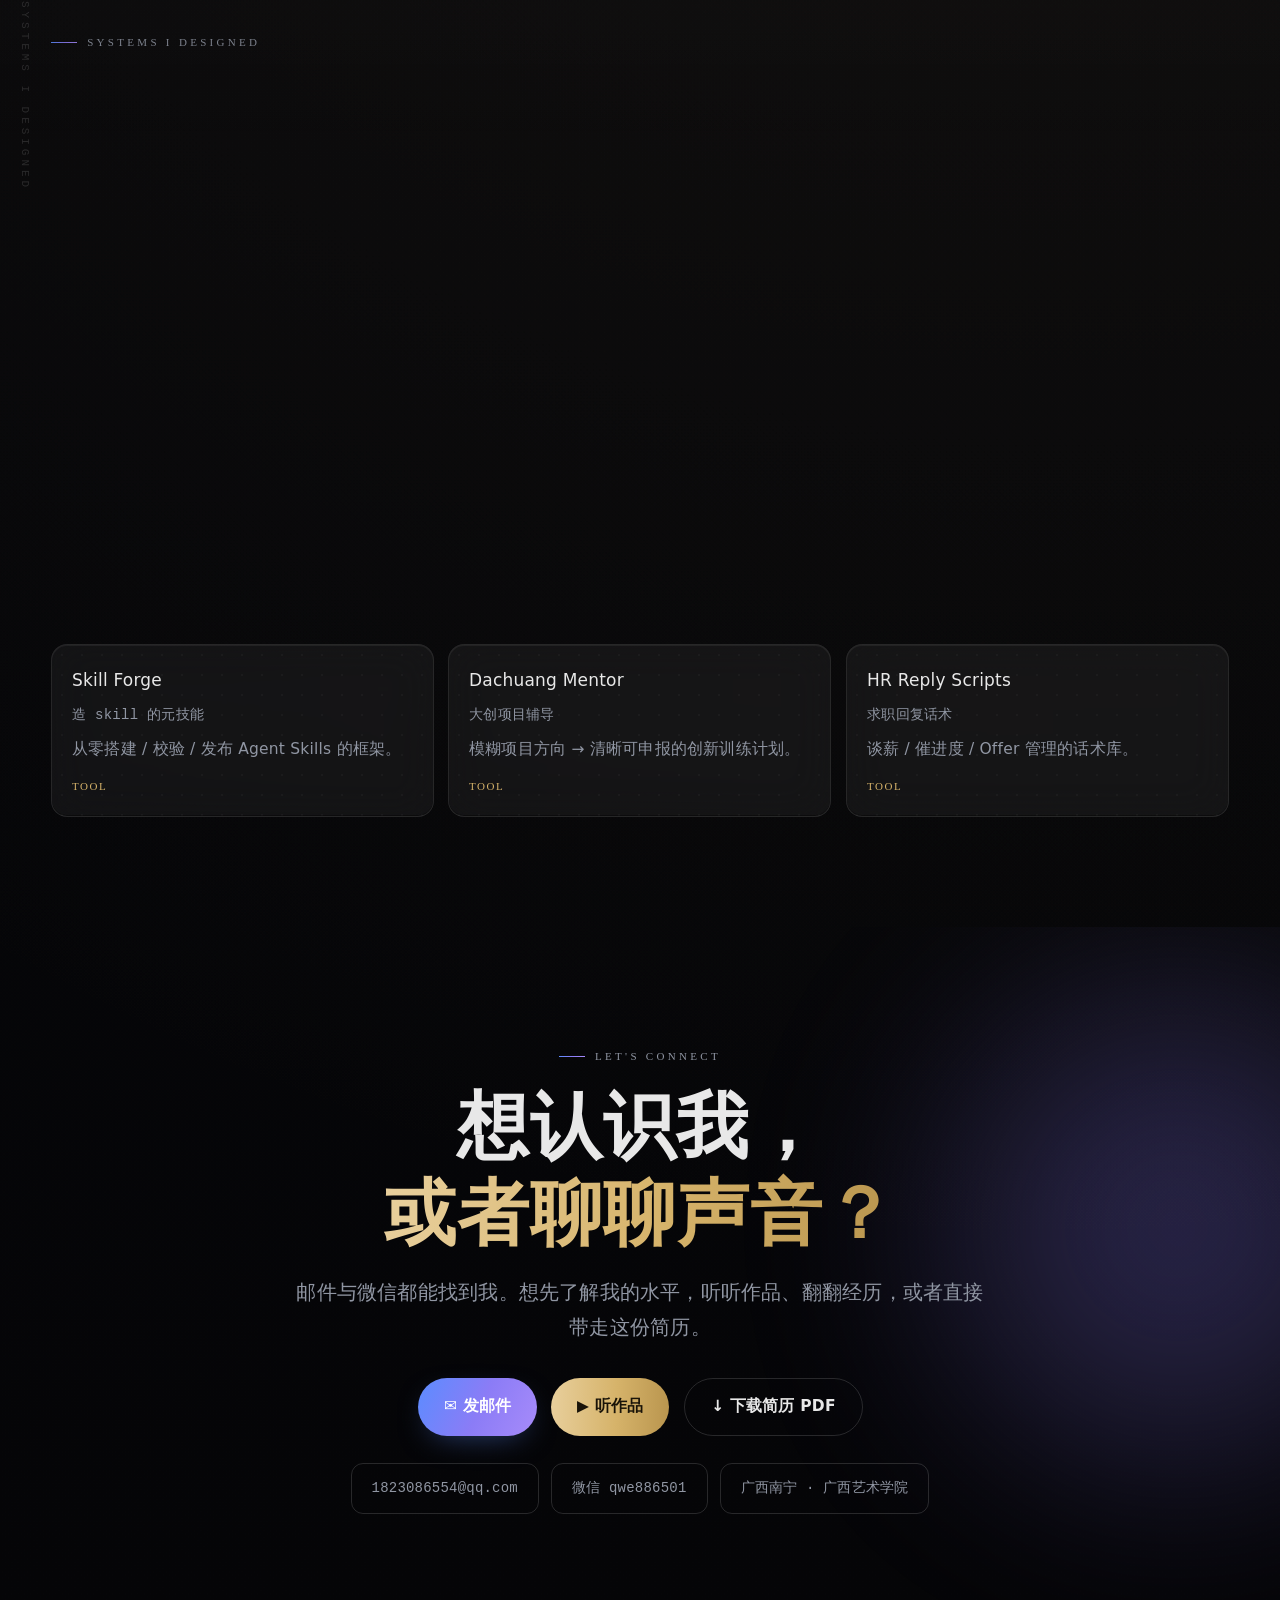
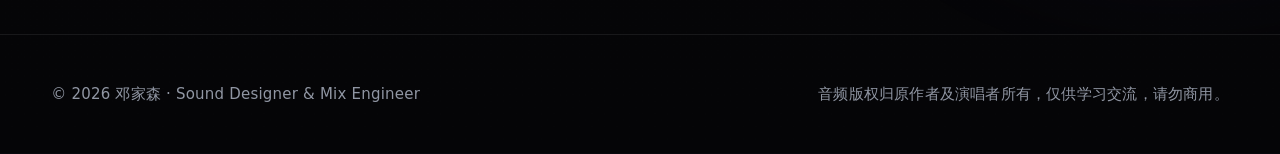
==== commit a247984c: "Nav: add resume page link; download buttons now fetch the real PDF" ====
--- a/index.html
+++ b/index.html
@@ -604,9 +604,10 @@
       <a href="#exp">经历</a>
       <a href="#edu">教育</a>
       <a href="#build">我做的</a>
+      <a href="resume/">简历</a>
       <a href="#cta">联系</a>
     </nav>
-    <button class="btn btn--main btn--sm" id="dl" type="button">下载简历 PDF</button>
+    <a class="btn btn--main btn--sm" href="resume/dengjiasen-resume.pdf" download="邓家森-简历.pdf">下载简历 PDF</a>
     <button class="burger" id="burger" type="button" aria-label="展开菜单">
       <svg width="18" height="18" viewBox="0 0 24 24" stroke="currentColor" stroke-width="2.4" stroke-linecap="round"><path d="M3 6h18M3 12h18M3 18h18"/></svg>
     </button>
@@ -953,7 +954,7 @@
     <div class="fin-cta rv">
       <a class="btn btn--main" href="mailto:1823086554@qq.com">✉ 发邮件</a>
       <a class="btn btn--gold" href="#work">▶ 听作品</a>
-      <button class="btn btn--ghost" id="dl2" type="button">↓ 下载简历 PDF</button>
+      <a class="btn btn--ghost" href="resume/dengjiasen-resume.pdf" download="邓家森-简历.pdf">↓ 下载简历 PDF</a>
     </div>
     <div class="contact-row rv">
       <a href="mailto:1823086554@qq.com">1823086554@qq.com</a>
@@ -1149,7 +1150,6 @@
       sb.forEach(function(s){ o.observe(s); });
     }
   }
-  $$('#dl,#dl2').forEach(function(b){ b.addEventListener('click', function(){ window.print(); }); });
 })();
 
 /* ── 7. Hero 波形画布 ── */
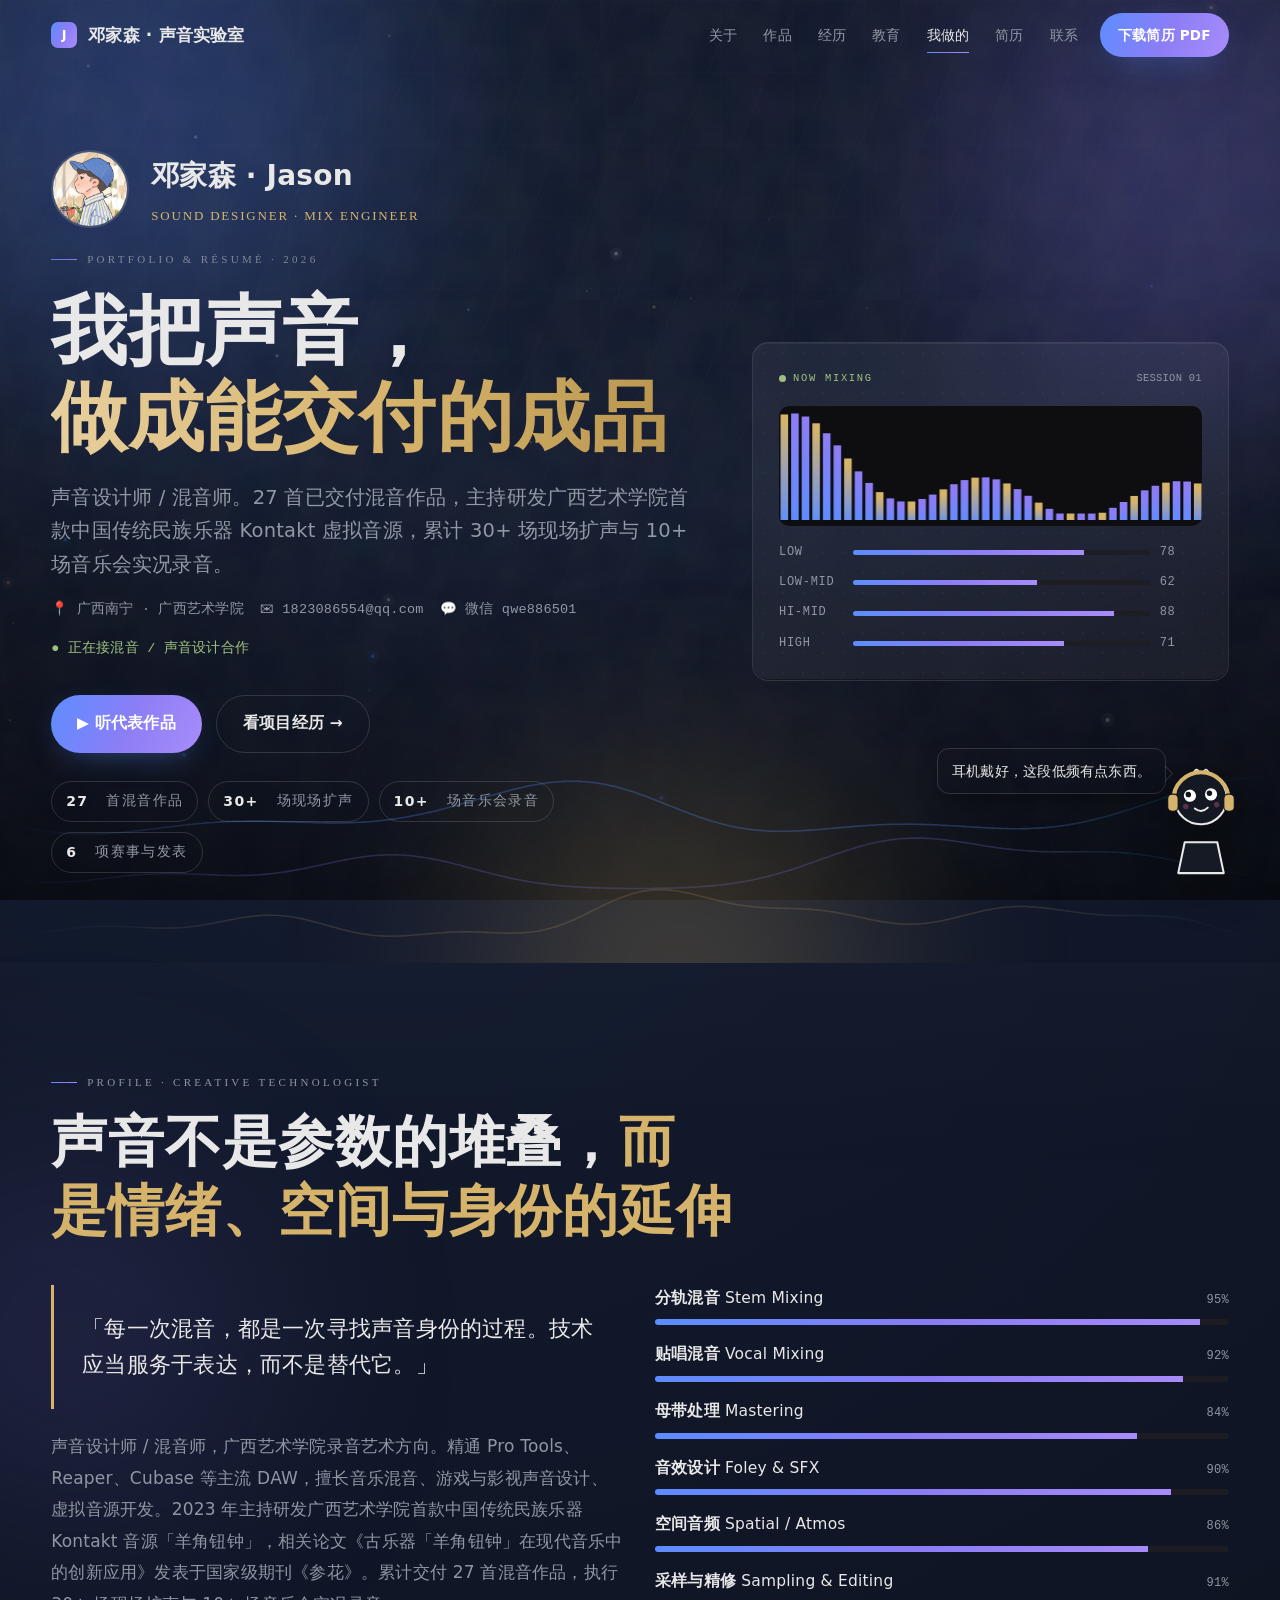
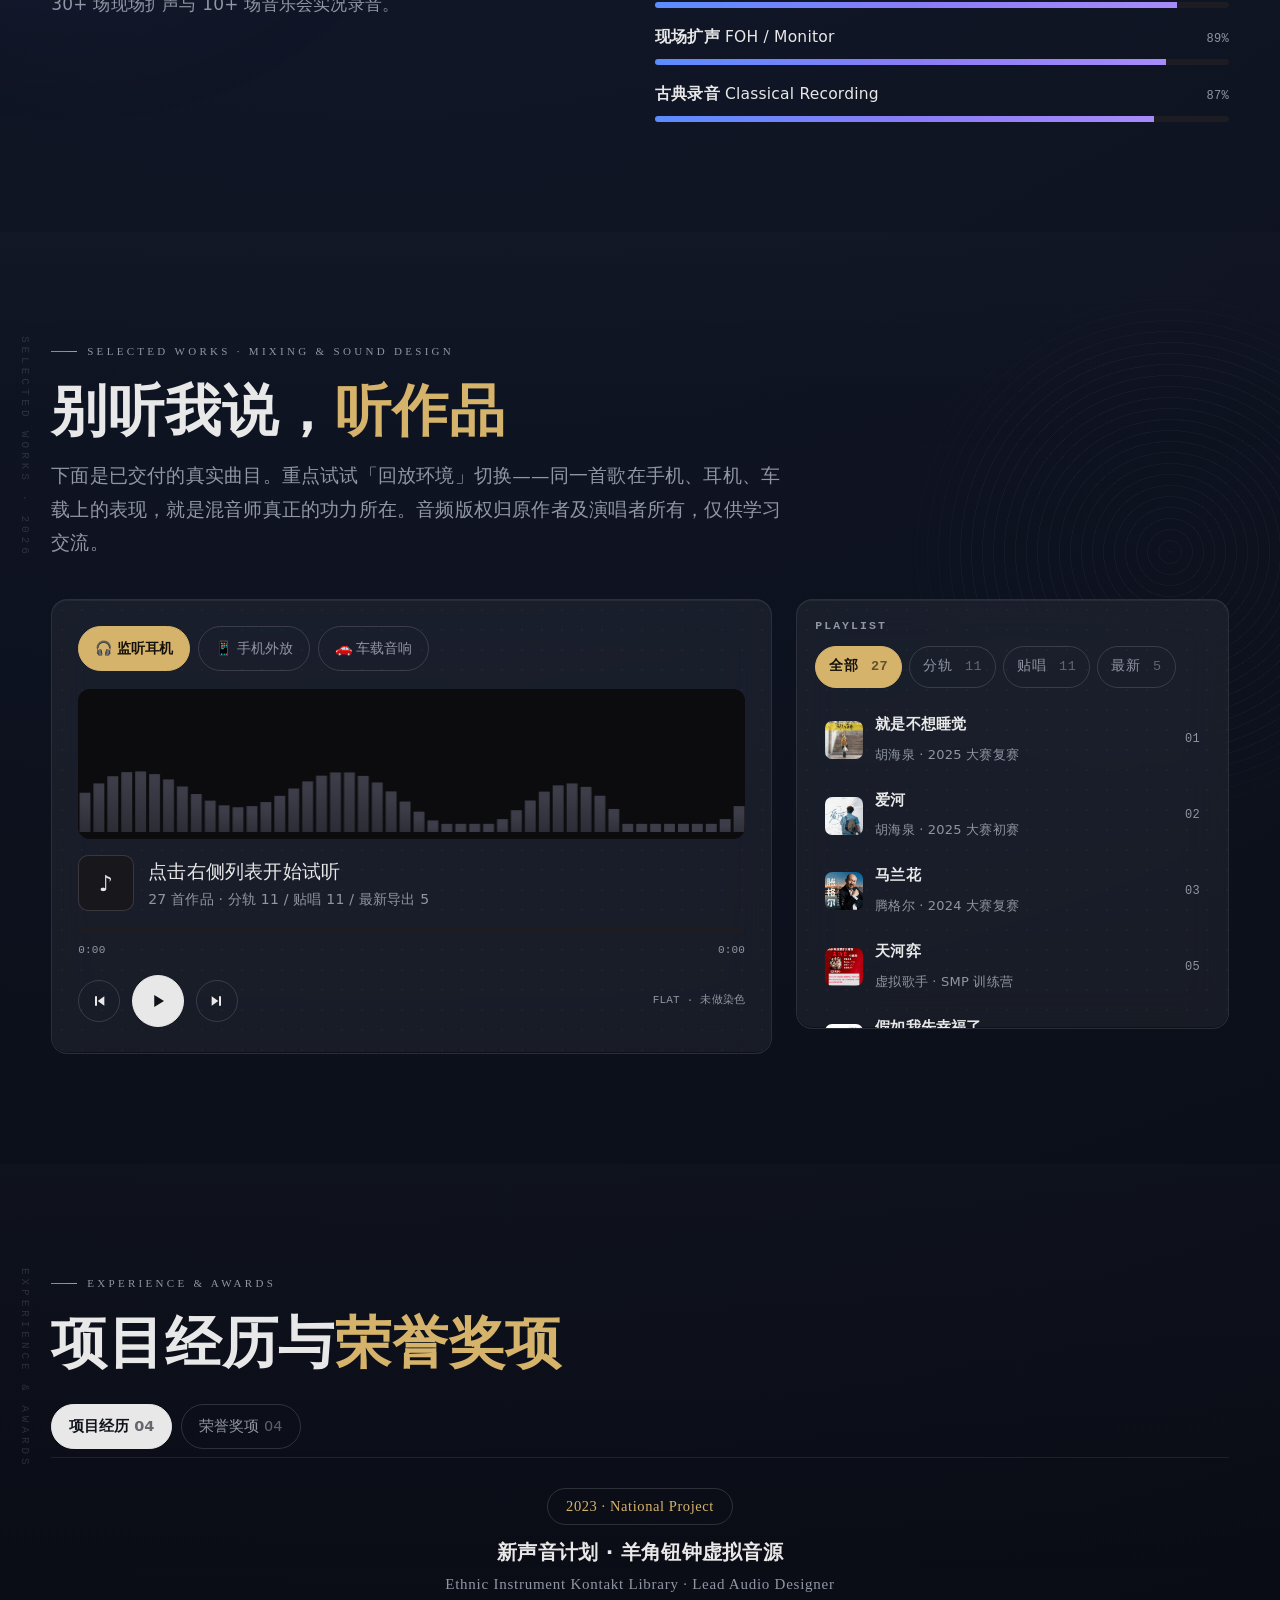
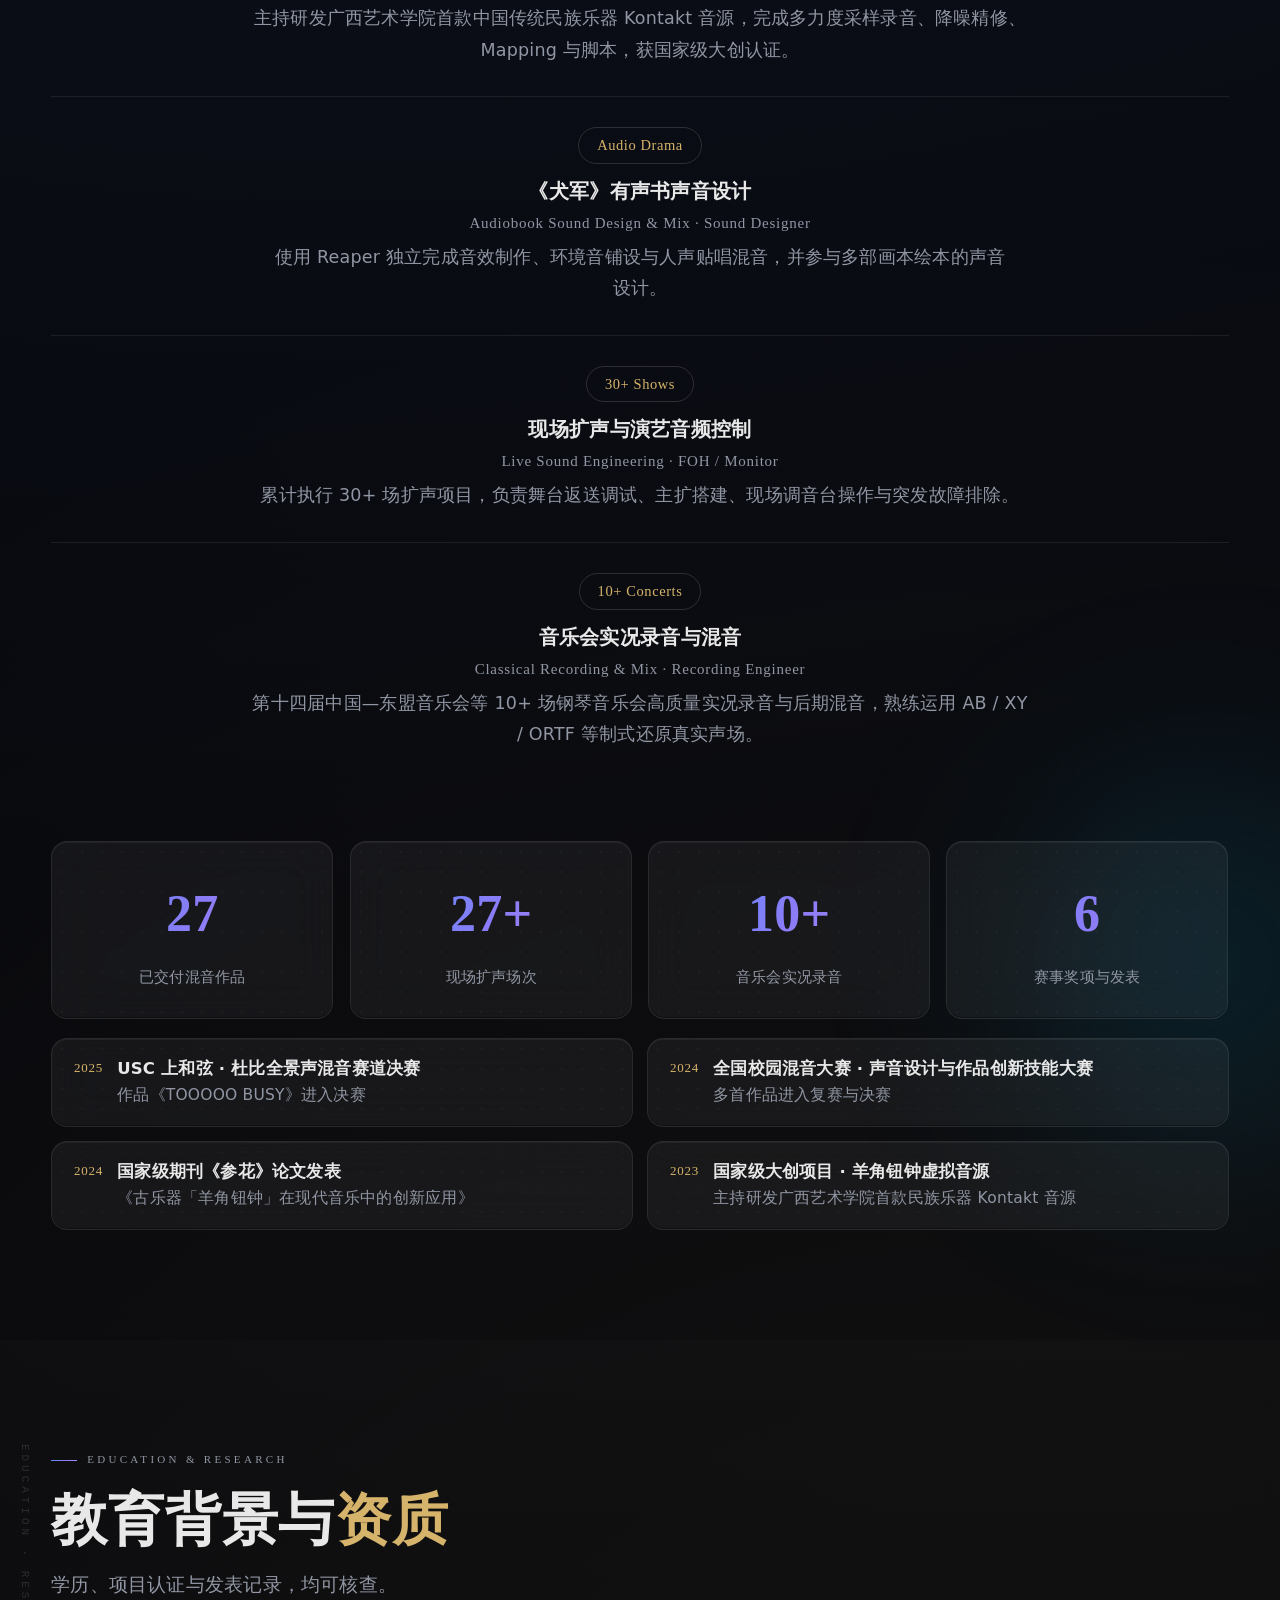
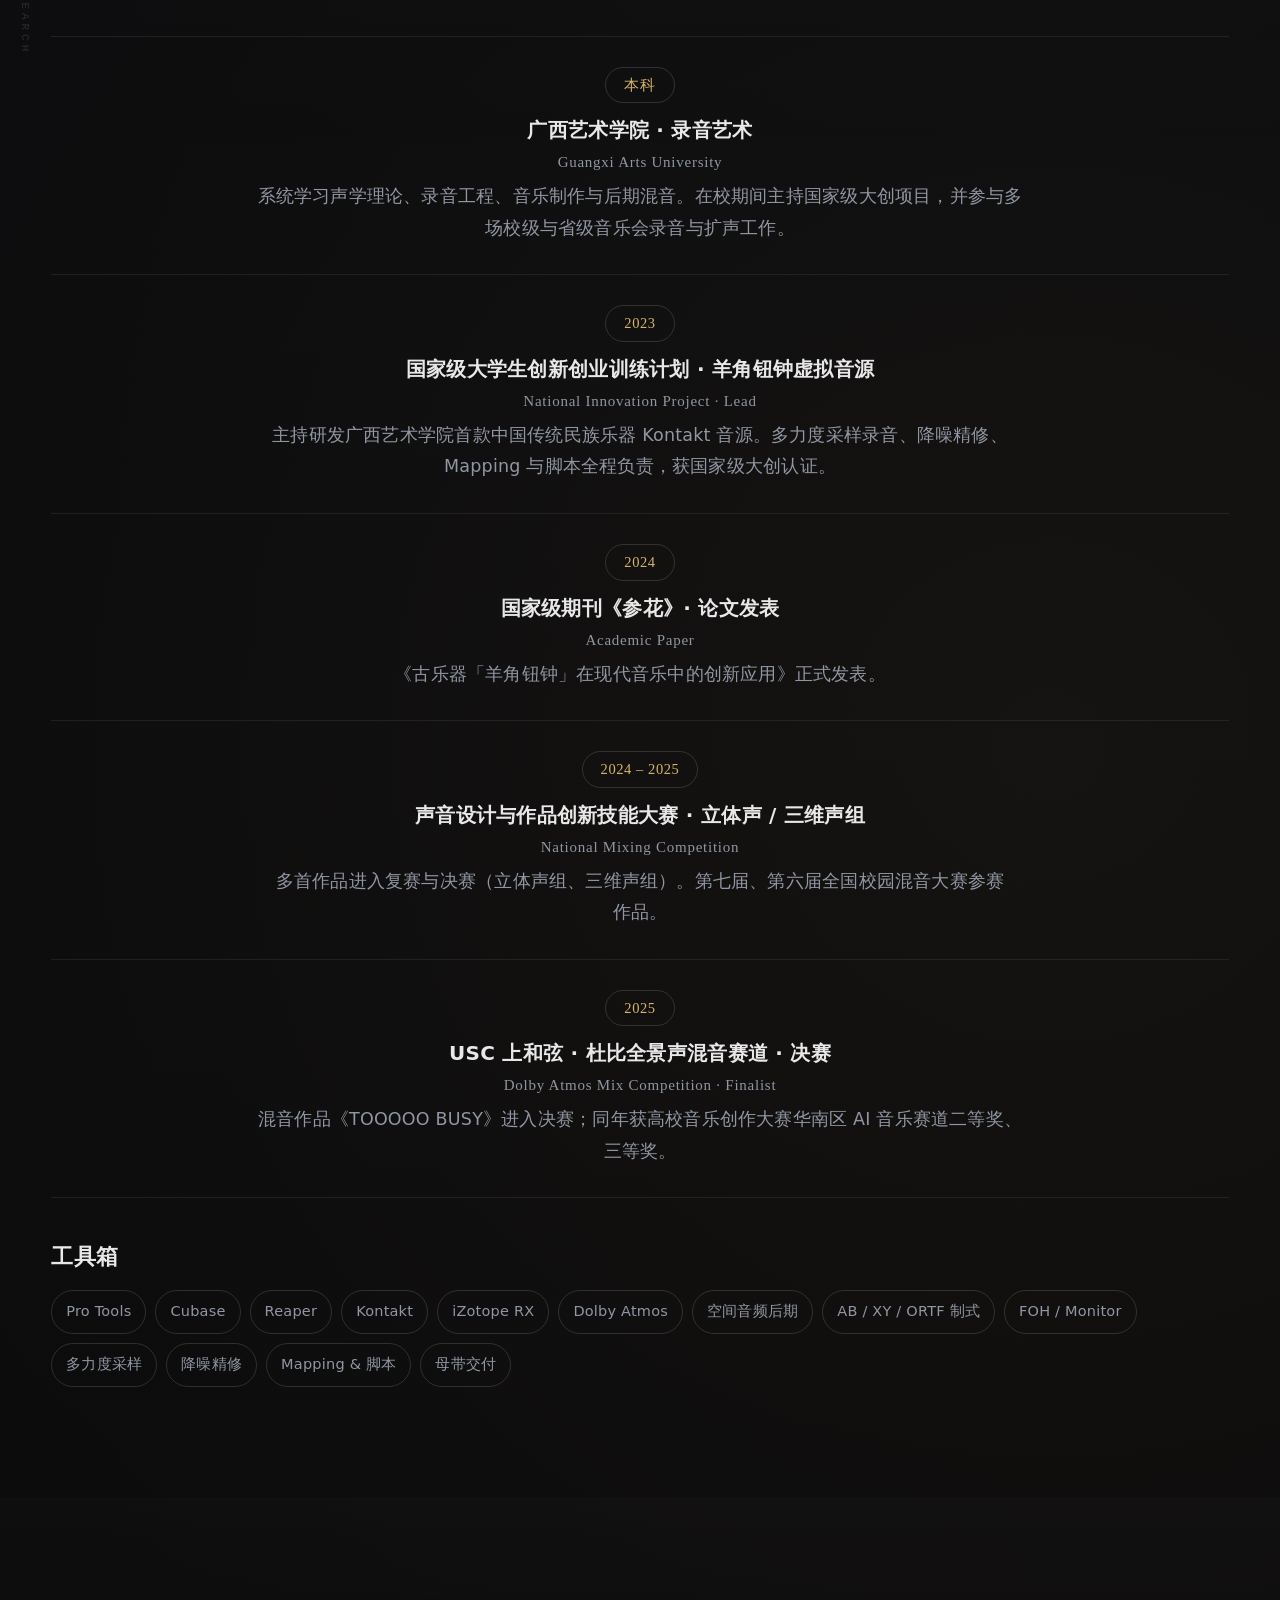
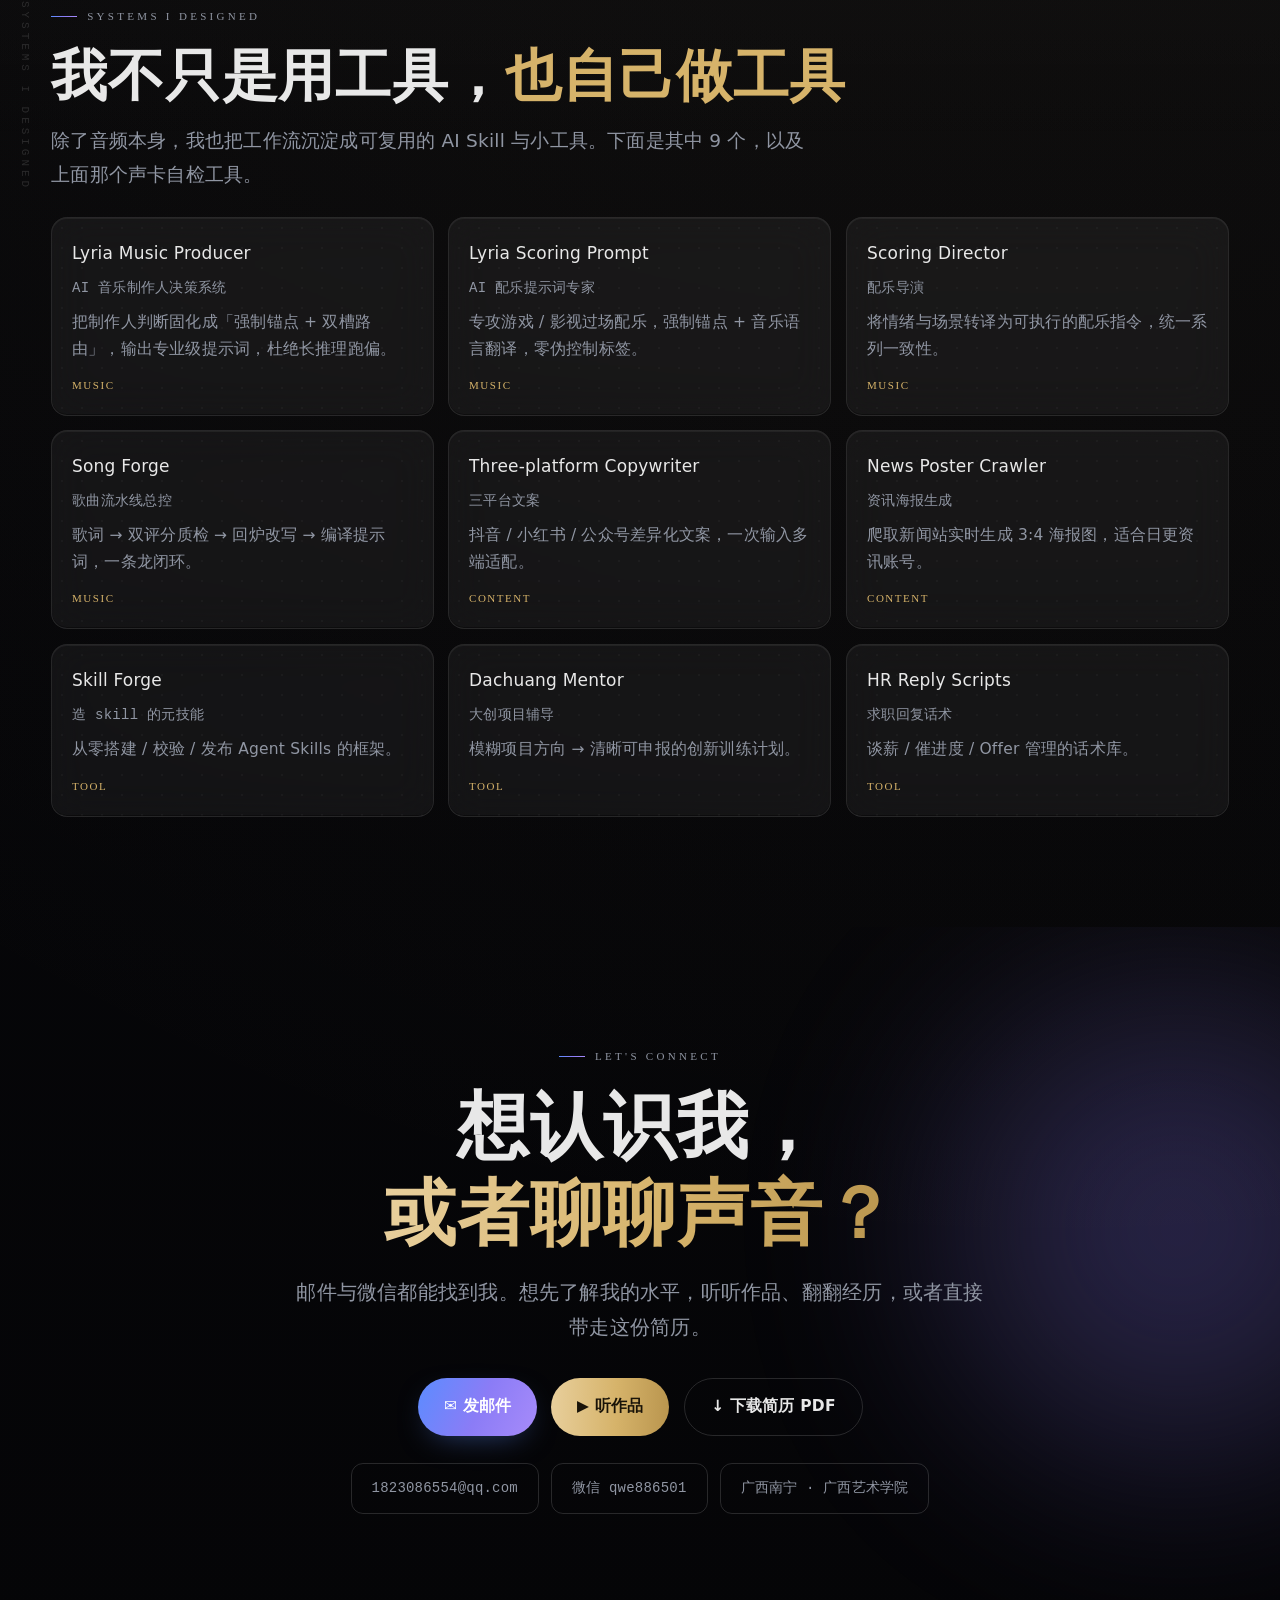
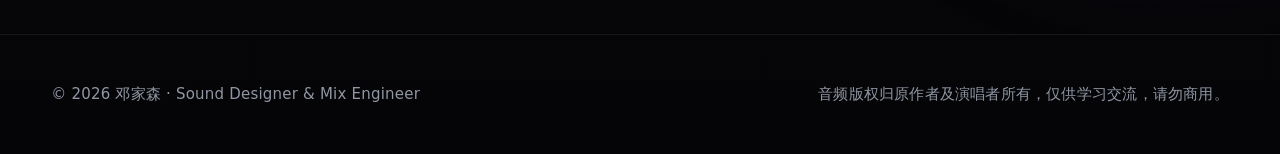
==== commit d87b7290: "Mobile deep-check fixes: html overflow clip, webkit backdrop prefixes, hover:none guards, idle-frame" ====
--- a/index.html
+++ b/index.html
@@ -34,6 +34,7 @@
 html{
   scroll-behavior:smooth;scroll-padding-top:82px;
   -webkit-text-size-adjust:100%;text-size-adjust:100%;
+  overflow-x:hidden;overflow-x:clip;
 }
 body{
   background:
@@ -105,7 +106,7 @@
 
 /* ── 导航 ── */
 .nav{position:fixed;top:0;left:0;right:0;z-index:900;transition:.3s var(--ease)}
-.nav.on{background:rgba(10,10,11,.78);backdrop-filter:blur(14px);border-bottom:1px solid var(--line)}
+.nav.on{background:rgba(8,10,15,.82);backdrop-filter:blur(14px);-webkit-backdrop-filter:blur(14px);border-bottom:1px solid var(--line)}
 .nav-in{display:flex;align-items:center;gap:22px;height:70px}
 .brand{display:flex;align-items:center;gap:11px;font-family:var(--f-d);font-weight:600;font-size:17px;letter-spacing:.01em}
 .brand i{width:26px;height:26px;border-radius:7px;background:var(--grad);display:grid;place-items:center;font-style:normal;font-size:13px;color:#fff;font-weight:600}
@@ -334,7 +335,7 @@
 /* ── 移动端常驻 CTA ── */
 .sticky-cta{
   position:fixed;left:0;right:0;bottom:0;z-index:890;display:none;gap:10px;padding:12px 14px;
-  background:rgba(10,10,11,.92);backdrop-filter:blur(12px);border-top:1px solid var(--line);
+  background:rgba(8,10,15,.92);backdrop-filter:blur(12px);-webkit-backdrop-filter:blur(12px);border-top:1px solid var(--line);
 }
 .sticky-cta .btn{flex:1;justify-content:center;padding:13px}
 
@@ -481,6 +482,16 @@
 .sec{background:linear-gradient(180deg, rgba(255,255,255,.014), transparent 26%)}
 @media (prefers-reduced-motion:reduce){.bg-beams{animation:none}}
 
+/* ── 触屏防粘滞：触屏设备上不保留桌面 hover 效果 ── */
+@media (hover:none){
+  .beam:hover{background-color:rgba(255,255,255,.035);border-color:var(--line);transform:none;box-shadow:0 20px 50px -32px rgba(0,0,0,.55)}
+  .beam:hover::before{opacity:0}
+  .beam.lit::before{opacity:.35}
+  .pl-i:hover{background:transparent}
+  .mascot:hover{transform:none}
+  .btn:hover{transform:none}
+}
+
 /* ── 触摸目标：手机上放大到 44px 量级 ── */
 @media (max-width:1000px){
   .chips-f button{padding:11px 16px}
@@ -492,6 +503,7 @@
 
 /* ── 横屏手机 / 矮视口：压缩纵向占用，保证首屏与功能一致 ── */
 @media (orientation:landscape) and (max-height:620px){
+  html body{padding-bottom:64px}
   .hero{padding:104px 0 48px}
   .hero h1{font-size:clamp(28px,5.4vw,44px)}
   .hero p.lead{font-size:17.5px}
@@ -567,6 +579,8 @@
   .burger{display:grid}
   .sticky-cta{display:flex}
   body{padding-bottom:76px}
+  /* 手机上关掉两层全屏噪点混合，省下大量重绘 */
+  body::after,.bg-stage::after{display:none}
   .sec{padding:80px 0}
 }
 @media (max-width:620px){
@@ -1033,7 +1047,7 @@
 burger.addEventListener('click', function(){
   var open = nl.style.display !== 'flex';
   if (open) {
-    nl.style.cssText = 'display:flex;position:absolute;top:70px;left:0;right:0;flex-direction:column;gap:4px;padding:16px 20px;background:rgba(10,10,11,.97);backdrop-filter:blur(14px);border-bottom:1px solid var(--line)';
+    nl.style.cssText = 'display:flex;position:absolute;top:70px;left:0;right:0;flex-direction:column;gap:4px;padding:16px 20px;background:rgba(8,10,15,.97);backdrop-filter:blur(14px);-webkit-backdrop-filter:blur(14px);border-bottom:1px solid var(--line)';
   } else { nl.style.cssText = ''; }
 });
 nl.addEventListener('click', function(e){ if (e.target.tagName === 'A') nl.style.cssText = ''; });
@@ -1430,7 +1444,7 @@
   });
 
   /* 频谱画布：播放时走真实 AnalyserNode，空闲时走装饰动画 */
-  var c = $('#viz'), x = c.getContext('2d'), t = 0, data = null, lastMode = '', vrect = null;
+  var c = $('#viz'), x = c.getContext('2d'), t = 0, data = null, lastMode = '', vrect = null, idleSkip = 0;
   function size(){
     var r = c.getBoundingClientRect(), dpr = Math.min(window.devicePixelRatio || 1, 2);
     c.width = r.width * dpr; c.height = r.height * dpr; x.setTransform(dpr,0,0,dpr,0,0);
@@ -1443,7 +1457,6 @@
       var w = c.clientWidth, h = c.clientHeight, n = 48;
       if (!w || !h) { size(); return; }
       var bw = w / n;
-      x.clearRect(0, 0, w, h);
       /* 三种模式：real=真实分析数据 / fake=合成频谱兜底 / idle=待机 */
       var mode = 'idle';
       if (analyser && playing) {
@@ -1455,6 +1468,9 @@
           mode = maxV > 0 ? 'real' : 'fake';
         } catch (e) { mode = 'fake'; window.__vizErr = 'analyser: ' + e.message; }
       }
+      /* 待机降帧：约 20fps，省电省合成；播放时全帧率 */
+      if (mode === 'idle') { idleSkip++; if (idleSkip % 3 !== 0) return; } else { idleSkip = 0; }
+      x.clearRect(0, 0, w, h);
       var lmx = (window._mx == null ? -1e5 : window._mx - vrect.left);
       var note = $('#envNote');
       if (note && mode !== 'idle' && mode !== lastMode) {
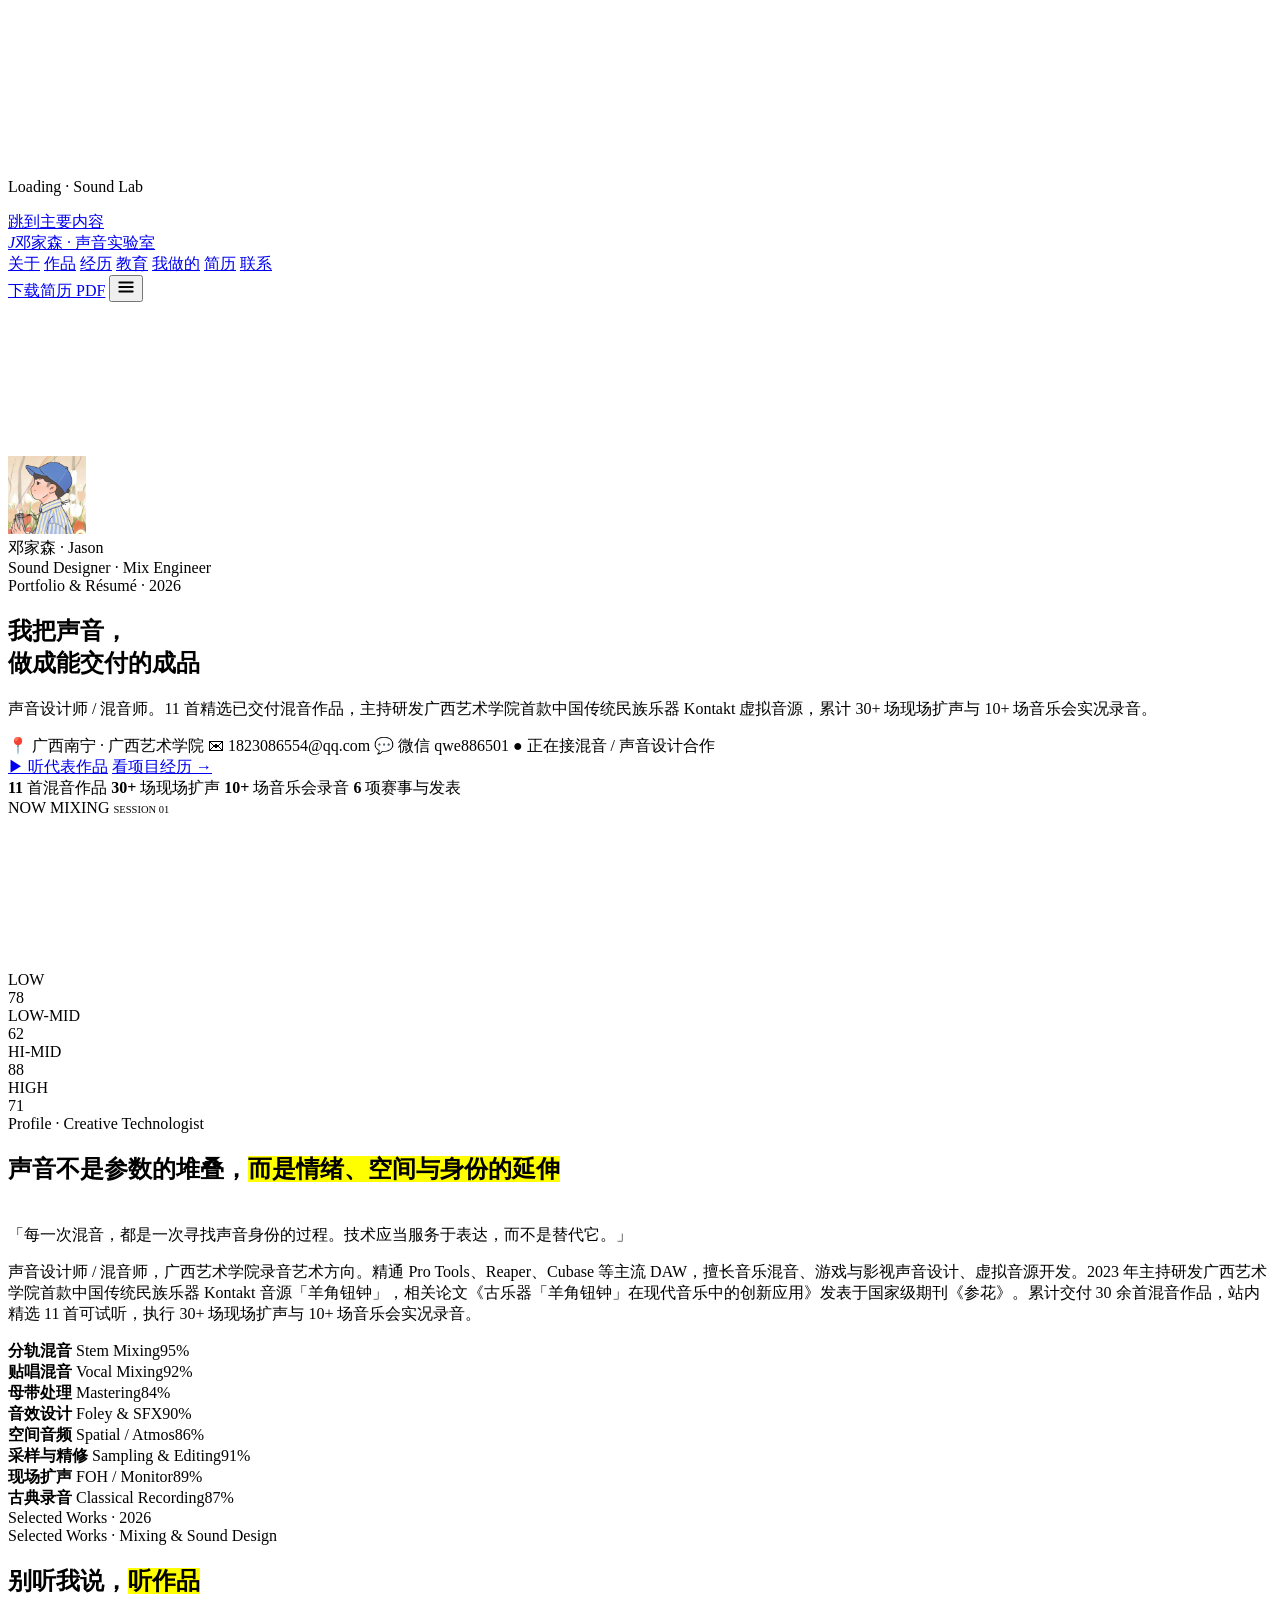
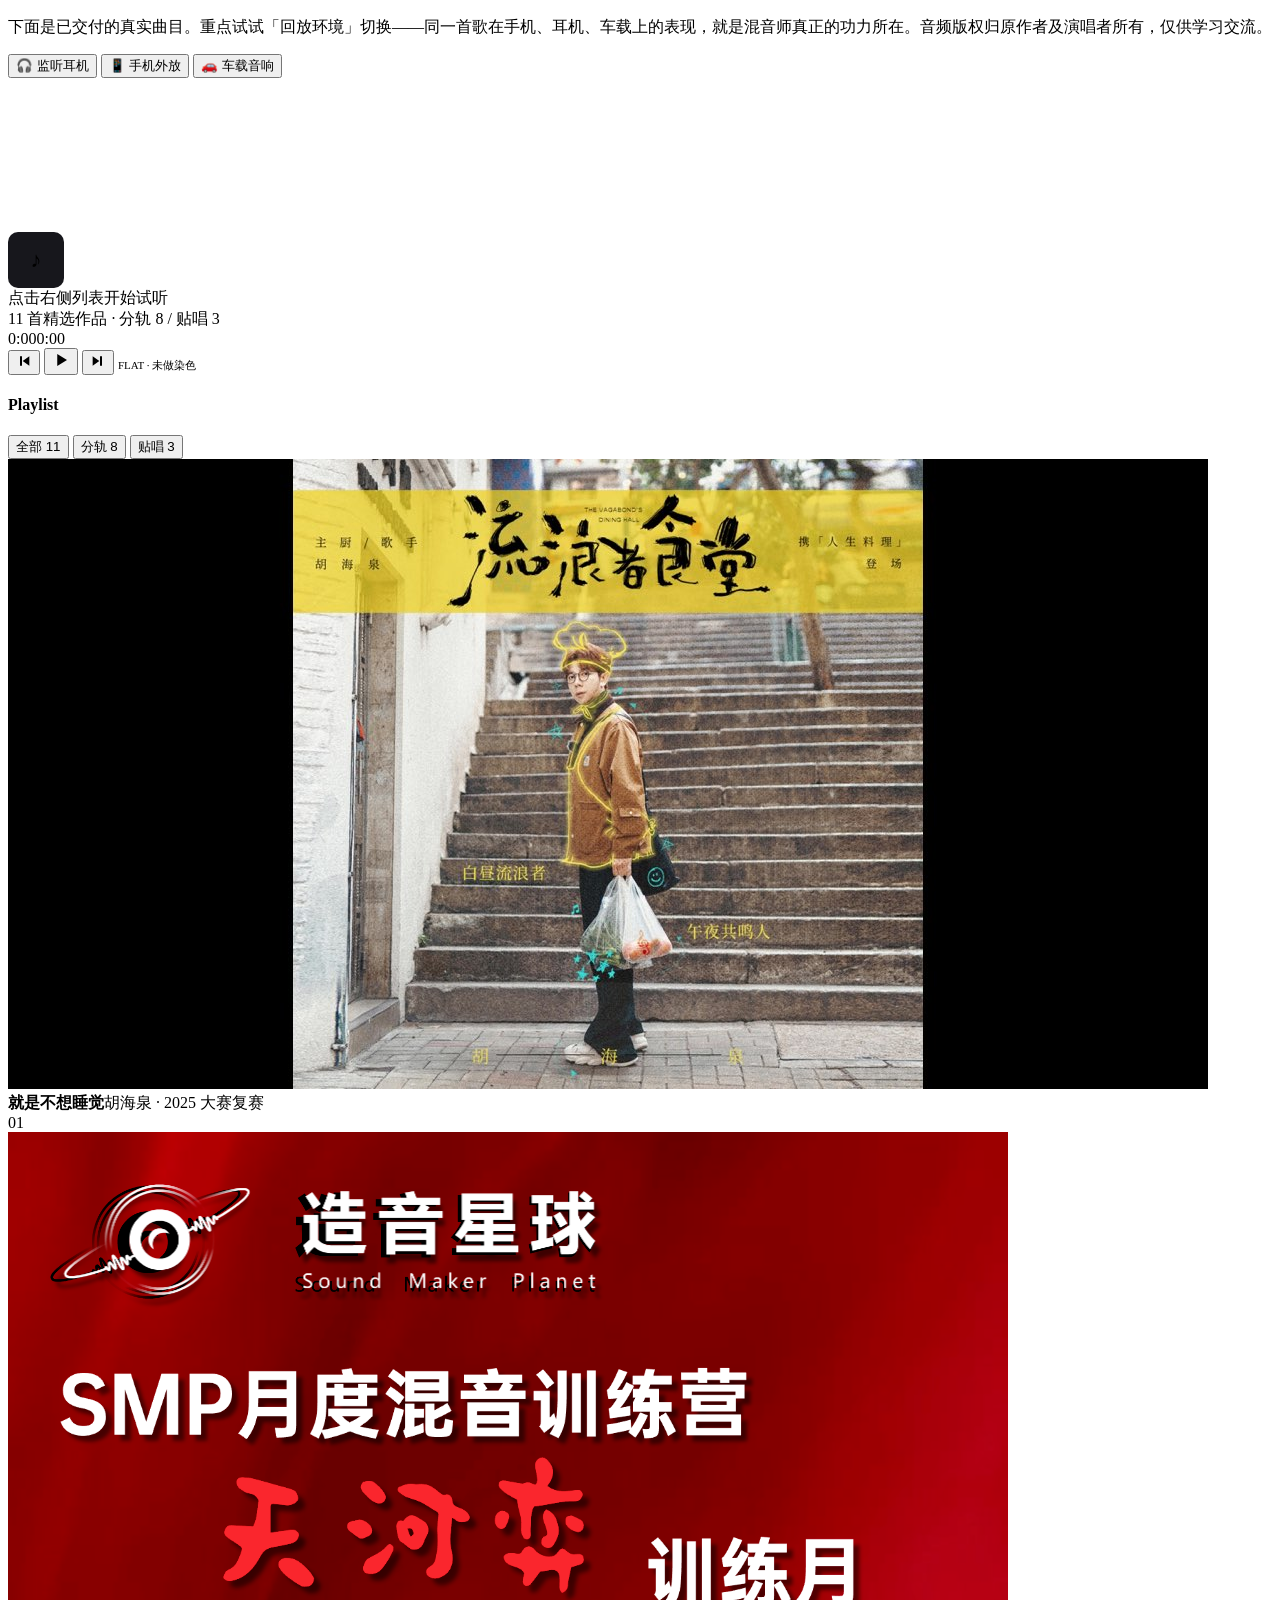
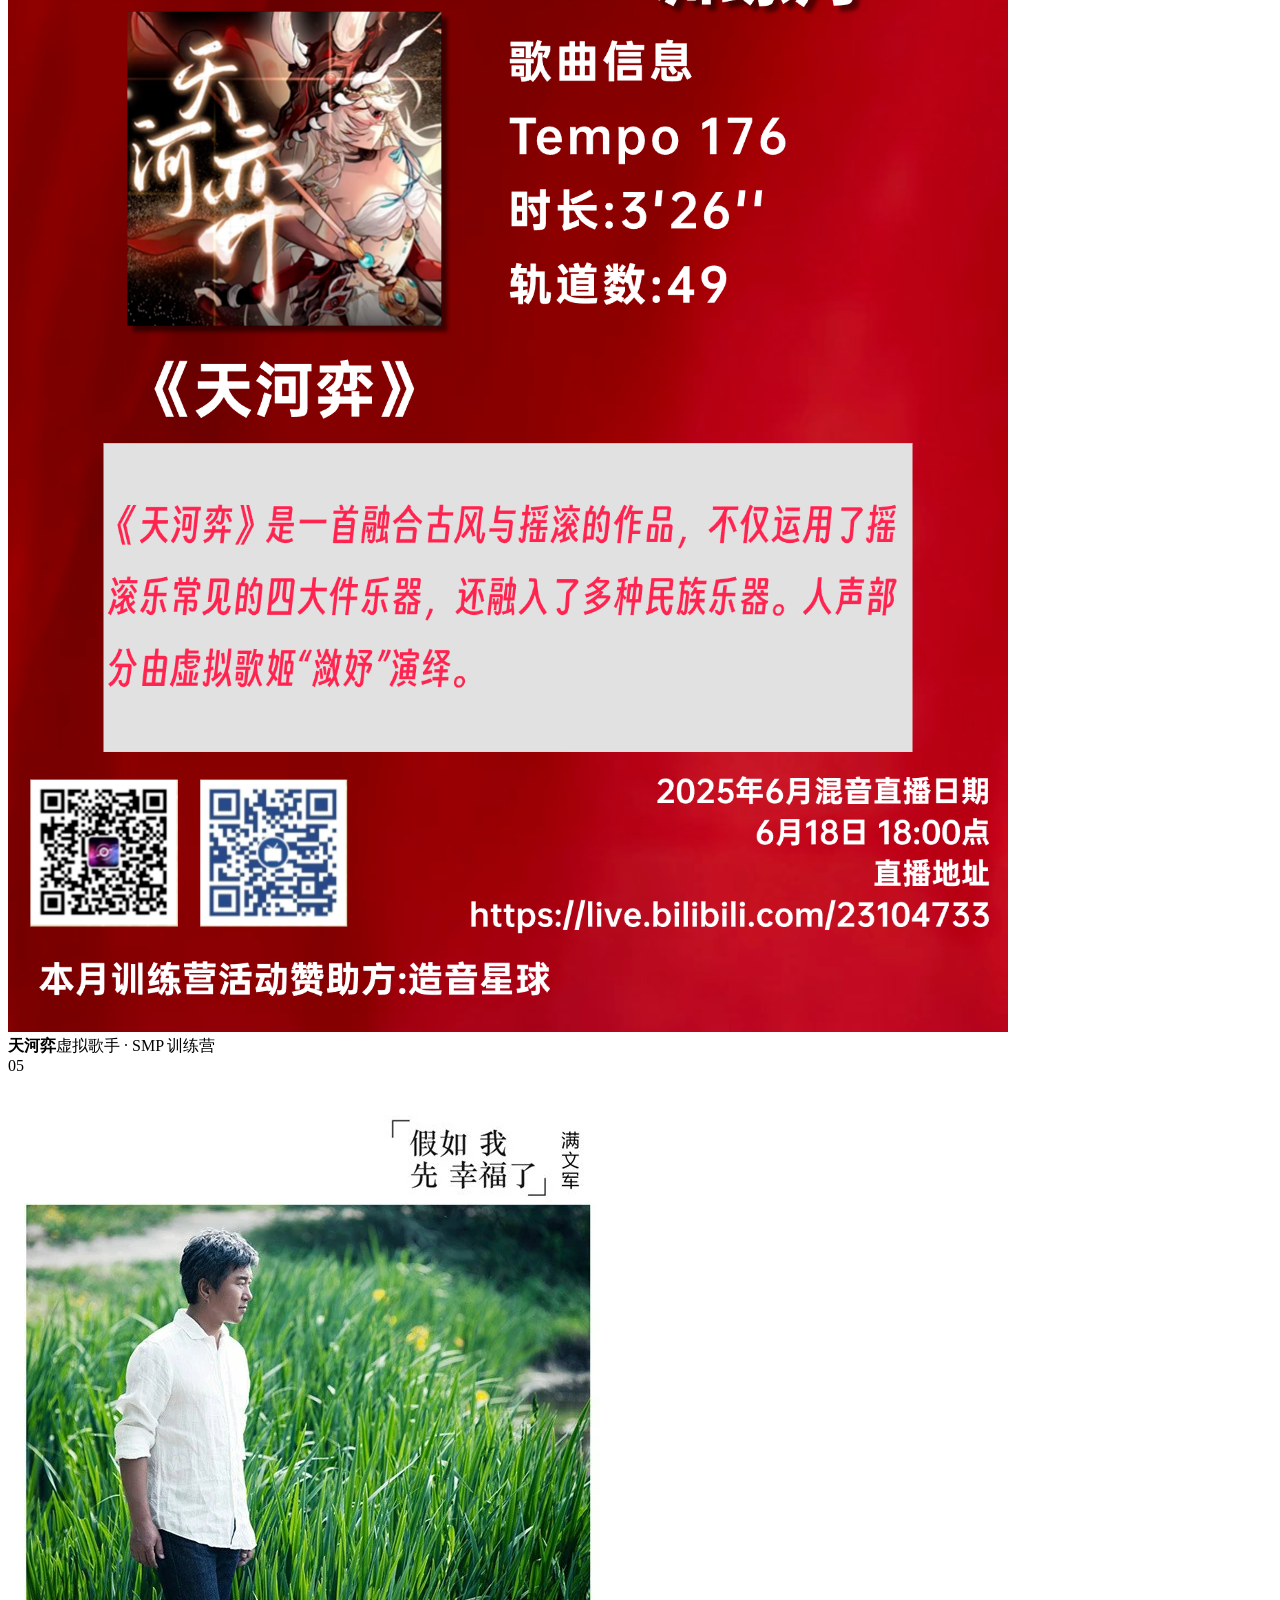
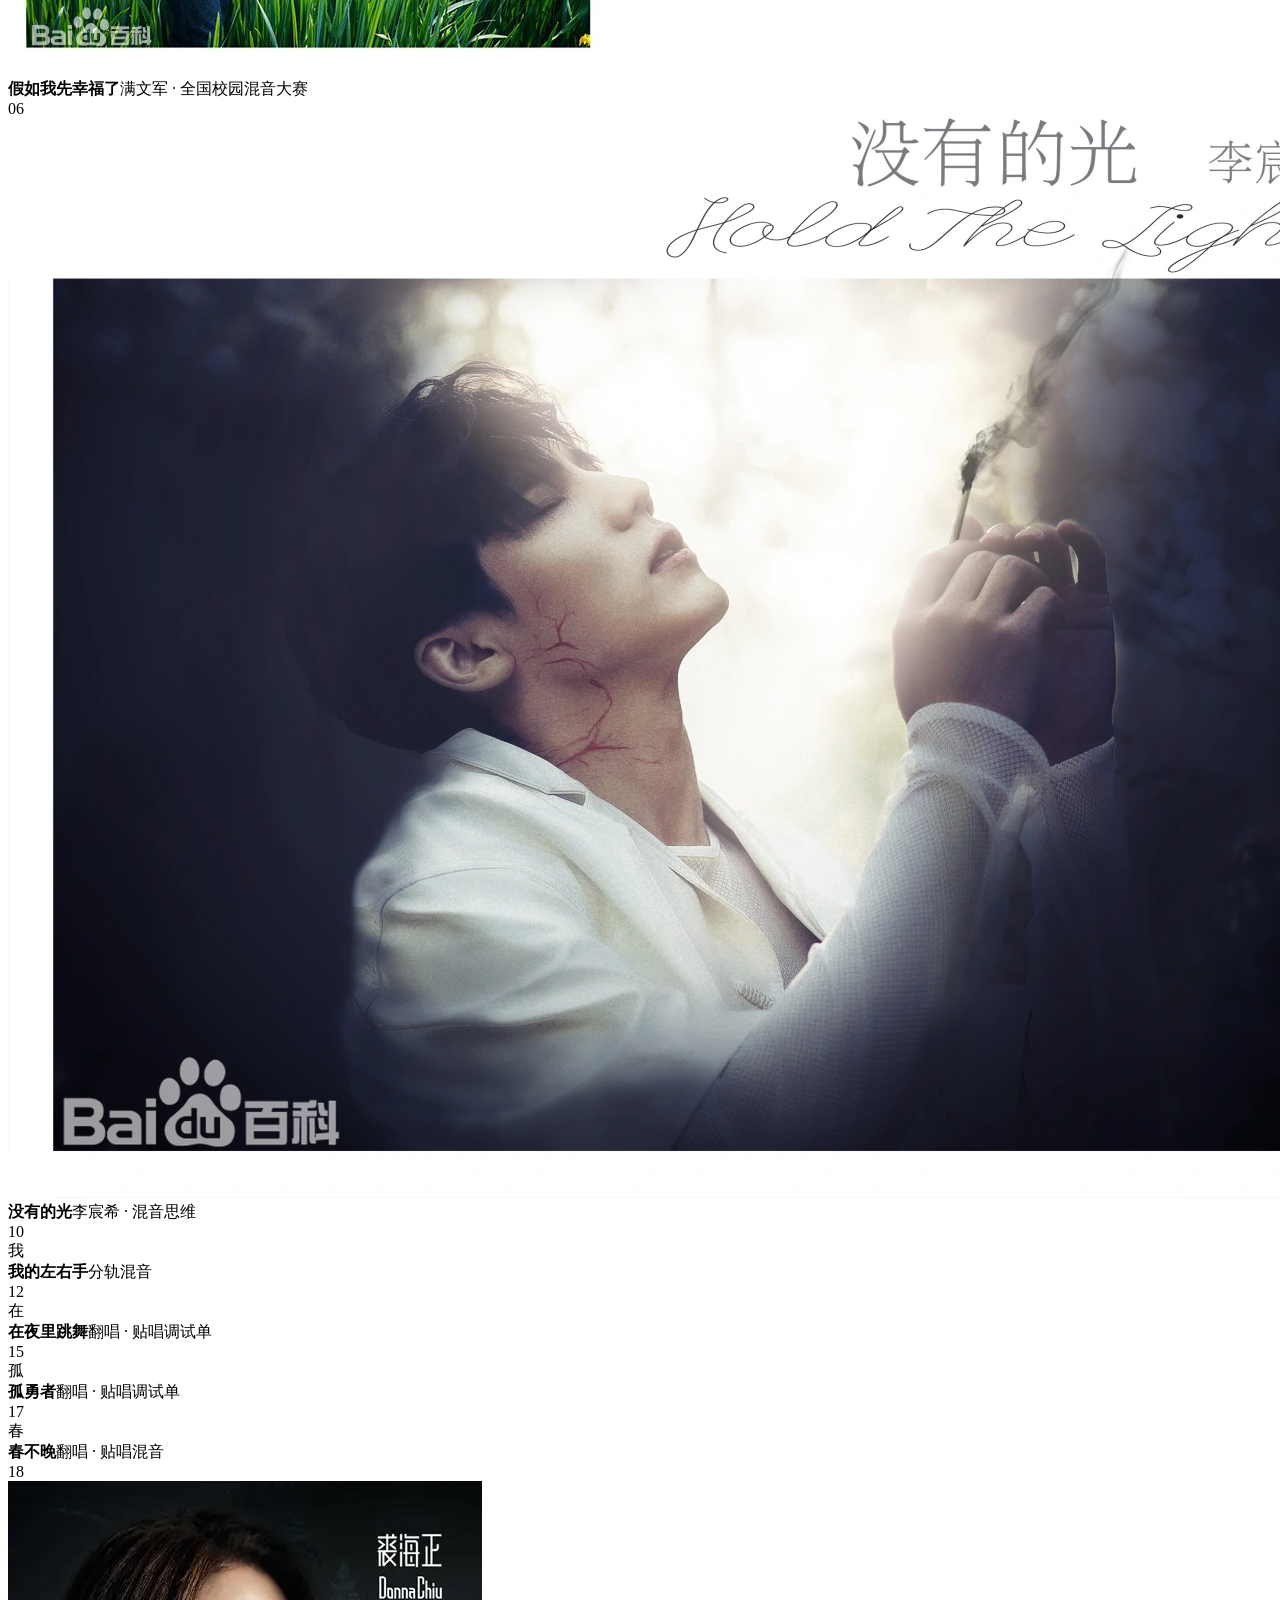
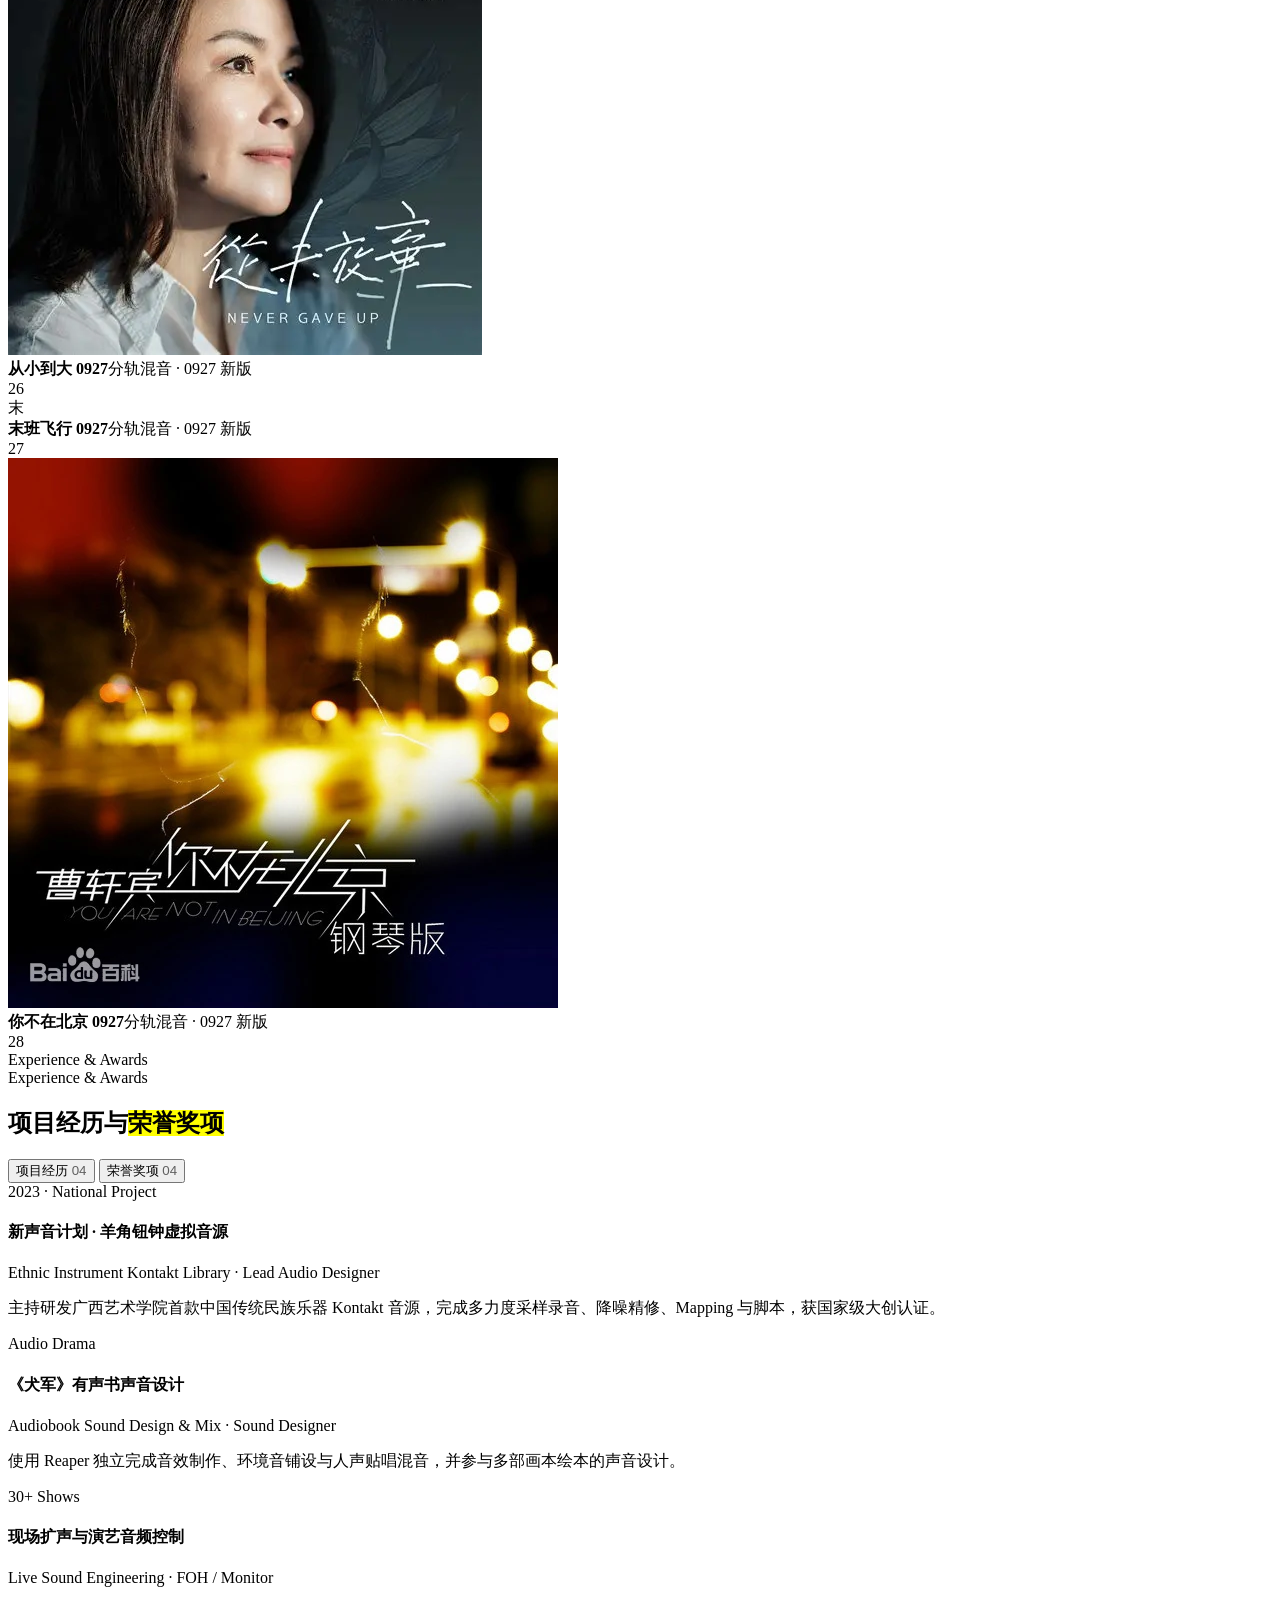
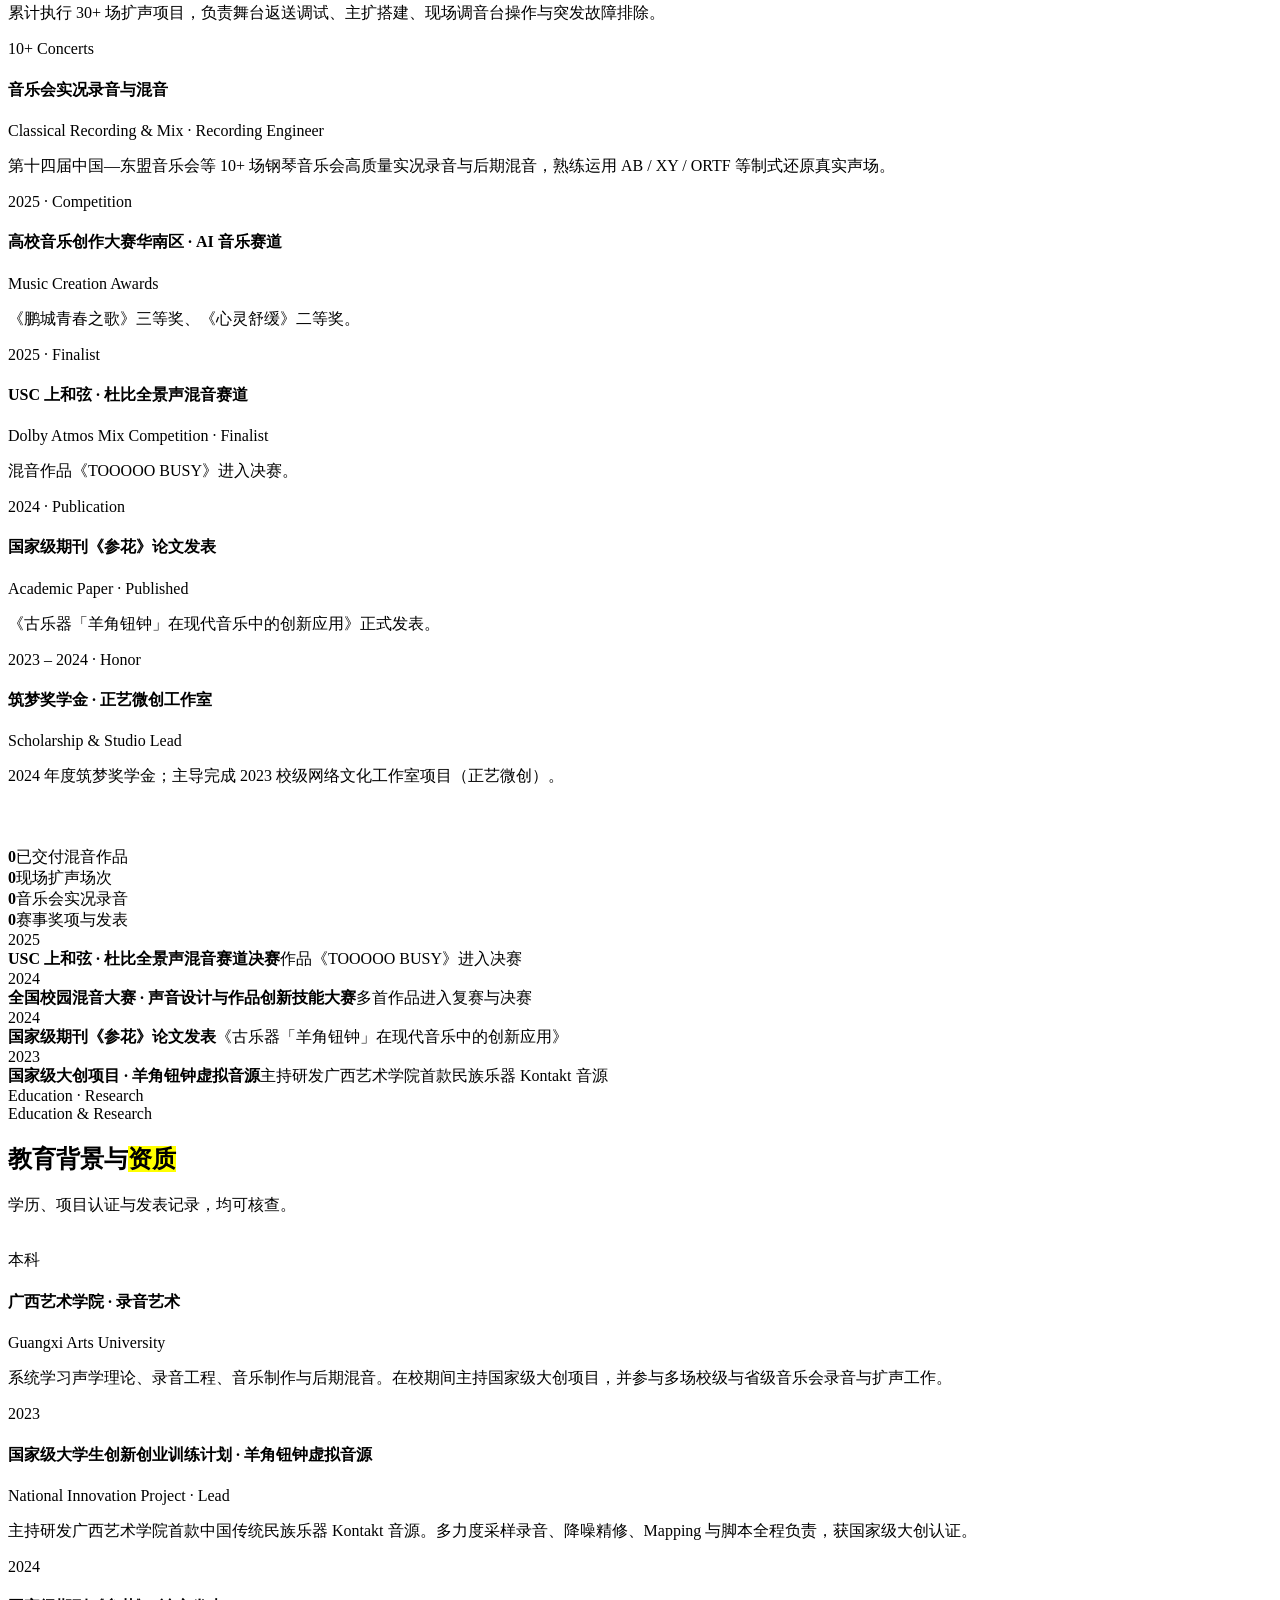
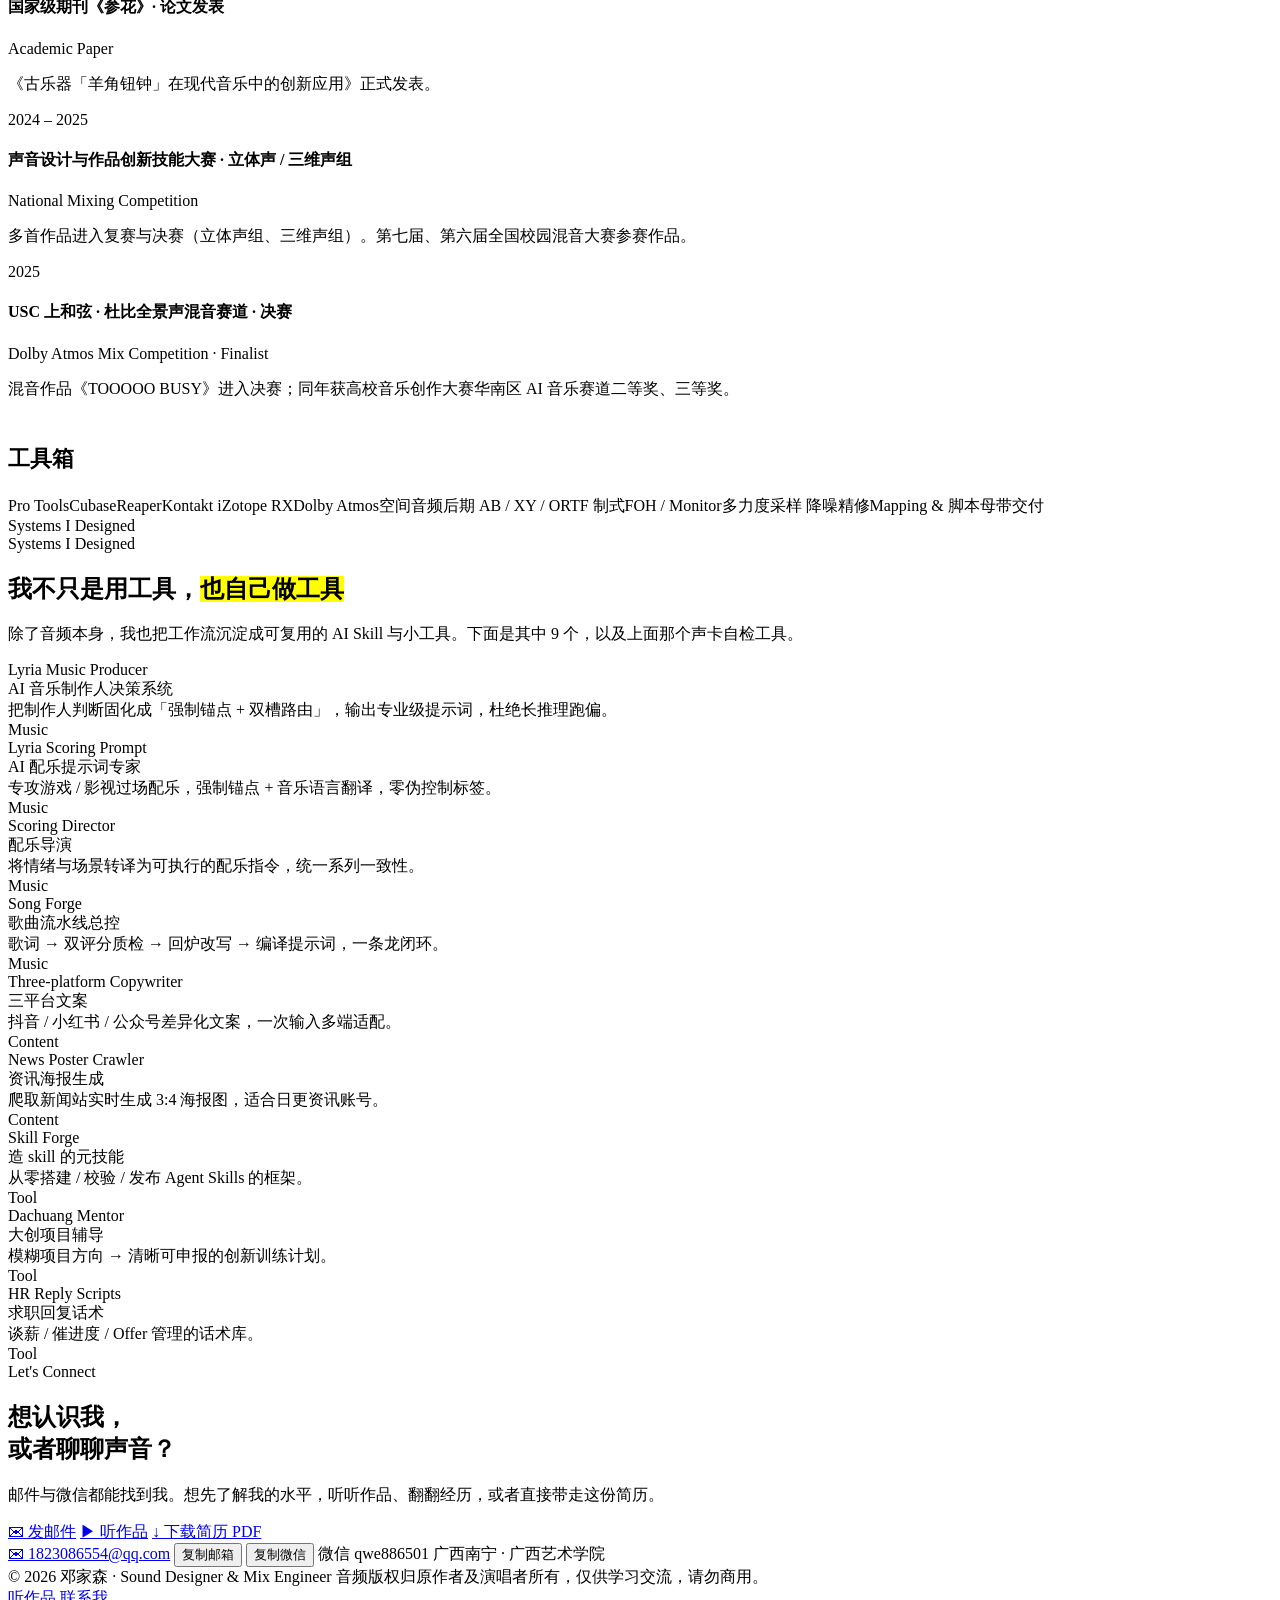
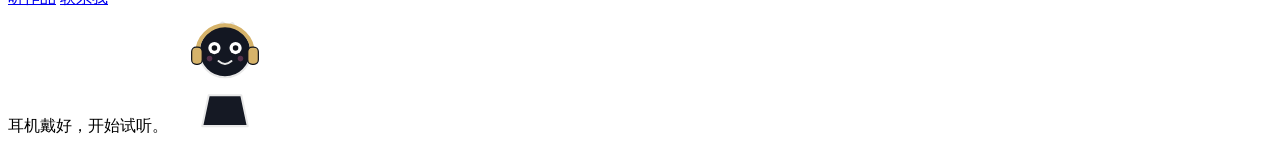
==== commit 5aad39f8: "Round 1 foundation: a11y, SEO/share cards, fonts-free assets, audio curation to 11 tracks" ====
--- a/index.html
+++ b/index.html
@@ -3,602 +3,38 @@
 <head>
 <meta charset="UTF-8" />
 <meta name="viewport" content="width=device-width, initial-scale=1.0" />
-<meta name="description" content="邓家森 · 声音设计师 / 混音师。作品集与简历：25 首混音作品、国家级民族乐器虚拟音源研发、30+ 场现场扩声、10+ 场音乐会录音、6 项赛事奖项与期刊发表。" />
+<meta name="description" content="邓家森 · 声音设计师 / 混音师。作品集与简历：11 首精选混音作品、国家级民族乐器虚拟音源研发、30+ 场现场扩声、10+ 场音乐会录音、6 项赛事奖项与期刊发表。" />
 <meta name="theme-color" content="#080A0F" />
 <title>邓家森 · 声音设计师 / 混音师 ｜ 作品集 &amp; 简历</title>
-<style>
-/* ═══════════ 设计系统 ═══════════ */
-:root{
-  /* Design System · Future Digital Atelier */
-  --bg:#080A0F;
-  --surface:#11141C;
-  --ink:#E8E8E8;
-  --dim:#9096A3;
-  --line:rgba(255,255,255,.08);
-  --line-2:rgba(255,255,255,.14);
-  --gold:#D6B36A;
-  --ai:#5B8CFF;
-  --pink:#E0679F;
-  --violet:#8B7CF6;
-  --sky:#5B8CFF;
-  --lime:#9FBF7E;
-  --grad:linear-gradient(115deg,var(--ai),var(--violet) 52%,#A78BFA);
-  --gold-metal:linear-gradient(92deg,#E8CF9C,#D6B36A 55%,#B9954E);
-  --f-d:"Geist","Inter","Space Grotesk","HarmonyOS Sans SC","HarmonyOS Sans","Source Han Sans SC","Source Han Sans CN","Noto Sans SC","PingFang SC","Microsoft YaHei",system-ui,-apple-system,"Segoe UI",sans-serif;
-  --f-b:"Inter","Geist","HarmonyOS Sans SC","HarmonyOS Sans","Source Han Sans SC","Source Han Sans CN","Noto Sans SC","PingFang SC","Microsoft YaHei",system-ui,-apple-system,"Segoe UI",sans-serif;
-  --f-m:"JetBrains Mono",ui-monospace,"SFMono-Regular",Menlo,Consolas,"Courier New",monospace;
-  --r:16px;
-  --ease:cubic-bezier(.22,1,.36,1);
-}
-*{margin:0;padding:0;box-sizing:border-box}
-html{
-  scroll-behavior:smooth;scroll-padding-top:82px;
-  -webkit-text-size-adjust:100%;text-size-adjust:100%;
-  overflow-x:hidden;overflow-x:clip;
-}
-body{
-  background:
-    radial-gradient(circle at 30% 8%, rgba(91,140,255,.13), transparent 46%),
-    radial-gradient(circle at 82% 68%, rgba(214,179,106,.07), transparent 38%),
-    radial-gradient(1000px 760px at 50% 106%, rgba(139,124,246,.08), transparent 62%),
-    linear-gradient(180deg, #090B12, #050507);
-  color:var(--ink);font-family:var(--f-b);
-  font-size:17.5px;line-height:1.78;letter-spacing:.012em;
-  text-rendering:optimizeLegibility;font-kerning:normal;font-variant-ligatures:common-ligatures;
-  -webkit-font-smoothing:antialiased;-moz-osx-font-smoothing:grayscale;
-  overflow-x:hidden;overflow-wrap:break-word;
-}
-img,canvas,svg{display:block;max-width:100%}
-a{color:inherit;text-decoration:none}
-button{font:inherit;color:inherit;background:none;border:0;cursor:pointer;-webkit-tap-highlight-color:transparent}
-p{text-wrap:pretty}
-::selection{background:rgba(91,140,255,.35);color:#fff}
-::-webkit-scrollbar{width:10px}
-::-webkit-scrollbar-thumb{background:#1d222d;border-radius:10px;border:3px solid var(--bg)}
-
-/* 底层网格：远距离的实验室参照线，弱化为空气的一部分 */
-body::before{
-  content:'';position:fixed;inset:0;z-index:-1;pointer-events:none;
-  background-image:
-    linear-gradient(rgba(148,163,199,.012) 1px, transparent 1px),
-    linear-gradient(90deg, rgba(148,163,199,.012) 1px, transparent 1px),
-    linear-gradient(rgba(148,163,199,.006) 1px, transparent 1px),
-    linear-gradient(90deg, rgba(148,163,199,.006) 1px, transparent 1px);
-  background-size:72px 72px, 72px 72px, 18px 18px, 18px 18px;
-  -webkit-mask-image:radial-gradient(130% 95% at 50% 0%, #000 30%, transparent 100%);
-  mask-image:radial-gradient(130% 95% at 50% 0%, #000 30%, transparent 100%);
-}
-/* 颗粒噪点：让大面积暗色不发死 */
-body::after{
-  content:'';position:fixed;inset:0;z-index:9998;pointer-events:none;opacity:.05;mix-blend-mode:overlay;
-  background-image:url("data:image/svg+xml,%3Csvg xmlns='http://www.w3.org/2000/svg' width='160' height='160'%3E%3Cfilter id='n'%3E%3CfeTurbulence type='fractalNoise' baseFrequency='.85' numOctaves='3'/%3E%3C/filter%3E%3Crect width='100%25' height='100%25' filter='url(%23n)'/%3E%3C/svg%3E");
-}
-.wrap{width:min(1180px,92vw);margin-inline:auto}
-.mono{font-family:var(--f-m);font-variant-numeric:tabular-nums}
-.kicker{
-  font-family:var(--f-m);font-size:12.5px;letter-spacing:.22em;text-transform:uppercase;
-  color:var(--dim);display:flex;align-items:center;gap:10px;margin-bottom:16px;
-}
-.kicker::before{content:'';width:26px;height:1px;background:var(--grad)}
-/* 中西文混排：标题不收紧字距（负字距会挤压汉字），改用轻微正字距 + balance 换行 */
-h1,h2,h3,h4{font-family:var(--f-d);font-weight:600;line-height:1.22;letter-spacing:.014em;text-wrap:balance}
-h1{font-weight:600}
-h1{line-height:1.14}
-h2{line-height:1.22}
-h3,h4{line-height:1.35}
-.gold{background:var(--gold-metal);-webkit-background-clip:text;background-clip:text;color:transparent}
-.grad{background:var(--grad);-webkit-background-clip:text;background-clip:text;color:transparent}
-.sec{padding:110px 0;position:relative}
-.sec-t{font-size:clamp(32px,4.8vw,56px);margin-bottom:14px}
-.sec-l{color:var(--dim);font-size:18.5px;line-height:1.8;max-width:64ch}
-mark{background:none;color:var(--gold)}
-
-/* ── 点阵加载器 ── */
-#loader{
-  position:fixed;inset:0;z-index:9999;background:var(--bg);display:grid;place-items:center;gap:22px;
-  transition:opacity .6s var(--ease),visibility .6s;
-}
-#loader.off{opacity:0;visibility:hidden}
-.dots{display:grid;grid-template-columns:repeat(7,1fr);gap:7px;width:112px}
-.dots i{aspect-ratio:1;background:#26262d;border-radius:2px;animation:dotw 1.25s var(--ease) infinite}
-@keyframes dotw{0%,100%{transform:scale(1);background:#26262d}45%{transform:scale(.55);background:var(--gold)}}
-#loader p{font-family:var(--f-m);font-size:11px;letter-spacing:.24em;color:var(--dim);text-transform:uppercase}
-
-/* ── 导航 ── */
-.nav{position:fixed;top:0;left:0;right:0;z-index:900;transition:.3s var(--ease)}
-.nav.on{background:rgba(8,10,15,.82);backdrop-filter:blur(14px);-webkit-backdrop-filter:blur(14px);border-bottom:1px solid var(--line)}
-.nav-in{display:flex;align-items:center;gap:22px;height:70px}
-.brand{display:flex;align-items:center;gap:11px;font-family:var(--f-d);font-weight:600;font-size:17px;letter-spacing:.01em}
-.brand i{width:26px;height:26px;border-radius:7px;background:var(--grad);display:grid;place-items:center;font-style:normal;font-size:13px;color:#fff;font-weight:600}
-.nav-links{display:flex;gap:26px;margin-left:auto;font-size:14px;color:var(--dim)}
-.nav-links a{transition:color .2s;position:relative}
-.nav-links a:hover,.nav-links a.active{color:var(--ink)}
-.nav-links a.active::after{content:'';position:absolute;left:0;right:0;bottom:-6px;height:1px;background:var(--grad)}
-.burger{display:none;margin-left:auto;width:42px;height:42px;border:1px solid var(--line-2);border-radius:10px;place-items:center}
-#prog{position:fixed;top:0;left:0;height:2px;background:var(--grad);z-index:901;width:0}
-
-/* ── 按钮 ── */
-.btn{
-  position:relative;display:inline-flex;align-items:center;gap:9px;padding:14px 26px;border-radius:999px;
-  font-weight:600;font-size:15.5px;transition:transform .18s var(--ease),box-shadow .25s;will-change:transform;
-}
-.btn--main{background:var(--grad);color:#fff;box-shadow:0 10px 32px -14px rgba(91,140,255,.55)}
-.btn--main:hover{box-shadow:0 16px 42px -14px rgba(91,140,255,.7)}
-.btn--gold{background:var(--gold-metal);color:#191308}
-.btn--ghost{border:1px solid var(--line-2);color:var(--ink)}
-.btn--ghost:hover{border-color:var(--ink)}
-.btn--sm{padding:10px 18px;font-size:13.5px}
-
-/* ── 边框流光（Border beam） ── */
-/* 卡片：悬浮在空间中的半透明面板，柔和玻璃，不抢戏 */
-.beam{
-  position:relative;border-radius:var(--r);
-  background:rgba(255,255,255,.035);
-  border:1px solid var(--line);
-  backdrop-filter:blur(20px) saturate(1.05);
-  -webkit-backdrop-filter:blur(20px) saturate(1.05);
-  box-shadow:0 20px 50px -32px rgba(0,0,0,.55);
-  transition:background-color .35s var(--ease),border-color .35s var(--ease),transform .35s var(--ease),box-shadow .35s var(--ease);
-}
-.beam:hover{
-  background-color:rgba(255,255,255,.055);
-  border-color:rgba(255,255,255,.16);
-  transform:translateY(-4px);
-  box-shadow:0 28px 60px -32px rgba(0,0,0,.6);
-}
-.beam::before{
-  content:'';position:absolute;inset:-1px;border-radius:inherit;padding:1px;pointer-events:none;
-  background:conic-gradient(from var(--a,0deg),transparent 0 300deg,var(--ai) 330deg,var(--gold) 350deg,transparent 360deg);
-  -webkit-mask:linear-gradient(#000 0 0) content-box,linear-gradient(#000 0 0);
-  -webkit-mask-composite:xor;mask-composite:exclude;
-  animation:spin 8s linear infinite;opacity:0;transition:opacity .5s;
-}
-.beam:hover::before,.beam.lit::before{opacity:.5}
-@keyframes spin{to{--a:360deg}}
-@property --a{syntax:'<angle>';initial-value:0deg;inherits:false}
-
-/* ── 鼠标聚光灯 ── */
-.spot{position:relative;overflow:hidden}
-.spot::before{
-  content:'';position:absolute;inset:0;pointer-events:none;opacity:0;transition:opacity .35s;
-  background:radial-gradient(420px circle at var(--mx,50%) var(--my,50%),rgba(255,255,255,.07),transparent 65%);
-}
-.spot:hover::before{opacity:1}
-
-/* ═══════════ HERO ═══════════ */
-.hero{position:relative;padding:150px 0 90px;overflow:hidden}
-.blob{position:absolute;border-radius:50%;filter:blur(110px);opacity:.26;pointer-events:none}
-.b1{width:520px;height:520px;background:var(--ai);top:-160px;left:-120px;animation:drift 38s ease-in-out infinite}
-.b2{width:460px;height:460px;background:var(--violet);top:-60px;right:-140px;animation:drift 44s ease-in-out infinite reverse}
-.b3{width:380px;height:380px;background:var(--gold);bottom:-200px;left:38%;animation:drift 52s ease-in-out infinite}
-@keyframes drift{0%,100%{transform:translate(0,0) scale(1)}50%{transform:translate(50px,40px) scale(1.12)}}
-#wave{position:absolute;inset:auto 0 0;height:220px;width:100%;opacity:.55;pointer-events:none}
-.hero-in{position:relative;z-index:2;display:grid;grid-template-columns:minmax(0,1.15fr) minmax(0,.85fr);gap:56px;align-items:center}
-.hero h1{font-size:clamp(38px,6.2vw,76px);margin:18px 0 20px}
-.hero p.lead{font-size:19.5px;line-height:1.72;color:var(--dim);max-width:54ch}
-.hero-cta{display:flex;gap:14px;margin:34px 0 28px;flex-wrap:wrap}
-.pill{
-  display:inline-flex;align-items:center;gap:8px;font-family:var(--f-m);font-size:12.5px;letter-spacing:.1em;
-  padding:7px 14px;border:1px solid var(--line-2);border-radius:999px;color:var(--dim);text-transform:uppercase;
-}
-.trust{display:flex;gap:10px;flex-wrap:wrap;margin-top:6px}
-.trust span{font-size:14.0px;color:var(--dim)}
-.trust b{color:var(--ink);font-family:var(--f-d)}
-.hero-card{padding:26px}
-.hero-card .top{display:flex;align-items:center;justify-content:space-between;margin-bottom:18px}
-.live{display:inline-flex;align-items:center;gap:7px;font-family:var(--f-m);font-size:10.5px;letter-spacing:.16em;color:var(--lime)}
-.live i{width:7px;height:7px;border-radius:50%;background:var(--lime);animation:pulse 1.4s infinite}
-@keyframes pulse{0%,100%{opacity:1;transform:scale(1)}50%{opacity:.35;transform:scale(.7)}}
-#spec{width:100%;height:120px;display:block;border-radius:10px;background:#0d0d10}
-.eq{display:grid;gap:9px;margin-top:16px}
-.eq-row{display:grid;grid-template-columns:64px 1fr 42px;align-items:center;gap:10px;font-family:var(--f-m);font-size:12.0px;letter-spacing:.06em;color:var(--dim)}
-.eq-bar{height:5px;background:#1c1c22;border-radius:99px;overflow:hidden}
-.eq-bar i{display:block;height:100%;background:var(--grad);width:0;transition:width .9s var(--ease)}
-
-/* ═══════════ 痛点 ═══════════ */
-.pain{display:grid;grid-template-columns:repeat(3,minmax(0,1fr));gap:16px;margin-top:44px}
-.pain-c{padding:24px}
-.pain-c .n{font-family:var(--f-m);font-size:11px;color:var(--pink);letter-spacing:.14em}
-.pain-c h3{font-size:19px;margin:10px 0 8px}
-.pain-c p{font-size:14px;color:var(--dim);line-height:1.6}
-.pain-c .fix{margin-top:14px;padding-top:12px;border-top:1px dashed var(--line-2);font-size:13px;color:var(--ink)}
-.pain-c .fix b{color:var(--gold)}
-
-/* ═══════════ 服务三支柱 ═══════════ */
-.svc{display:grid;grid-template-columns:repeat(3,minmax(0,1fr));gap:20px;margin-top:44px}
-.svc-c{padding:30px;display:flex;flex-direction:column}
-.svc-c .ic{width:46px;height:46px;border-radius:12px;display:grid;place-items:center;margin-bottom:18px;background:#17171c;border:1px solid var(--line-2)}
-.svc-c h3{font-size:23px}
-.svc-c .en{font-family:var(--f-m);font-size:10.5px;letter-spacing:.16em;color:var(--dim);text-transform:uppercase;margin-top:6px}
-.svc-c ul{list-style:none;margin:20px 0;display:grid;gap:10px;flex:1}
-.svc-c li{font-size:14px;color:var(--dim);padding-left:20px;position:relative}
-.svc-c li::before{content:'';position:absolute;left:0;top:9px;width:9px;height:9px;border-radius:2px;background:var(--grad)}
-.svc-c .price{font-family:var(--f-d);font-size:26px;margin-bottom:14px}
-.svc-c .price small{font-size:12px;color:var(--dim);font-weight:400}
-
-/* ═══════════ 调试工具 ═══════════ */
-.tool{display:grid;grid-template-columns:minmax(0,.9fr) minmax(0,1.1fr);gap:24px;margin-top:40px}
-.tool-f{padding:28px}
-.field{margin-bottom:18px}
-.field label{display:block;font-family:var(--f-m);font-size:11px;letter-spacing:.14em;color:var(--dim);text-transform:uppercase;margin-bottom:9px}
-.chips-f{display:flex;gap:8px;flex-wrap:wrap}
-.chips-f button{padding:9px 15px;border:1px solid var(--line-2);border-radius:99px;font-size:13px;color:var(--dim);transition:.2s}
-.chips-f button:hover{border-color:var(--line-2);color:var(--ink)}
-.chips-f button.on{background:var(--ink);color:#10131A;border-color:var(--ink);font-weight:600}
-.tool-o{padding:28px;display:flex;flex-direction:column}
-.tool-o .kv{display:grid;grid-template-columns:repeat(2,1fr);gap:14px;margin:20px 0}
-.kv div{border:1px solid var(--line);border-radius:12px;padding:14px;background:#0d0d10}
-.kv span{display:block;font-family:var(--f-m);font-size:10px;letter-spacing:.14em;color:var(--dim);text-transform:uppercase}
-.kv b{font-family:var(--f-d);font-size:22px;display:block;margin-top:5px}
-.tool-o ol{margin:0 0 18px 18px;display:grid;gap:8px;font-size:14px;color:var(--dim)}
-.tool-o ol li::marker{color:var(--gold);font-family:var(--f-m);font-size:12px}
-
-/* ═══════════ 播放器 / 试听 ═══════════ */
-.player-w{display:grid;grid-template-columns:minmax(0,1.25fr) minmax(0,.75fr);gap:24px;margin-top:40px}
-.p-main{padding:26px}
-.envs{display:flex;gap:8px;margin-bottom:18px;flex-wrap:wrap}
-.envs button{padding:9px 16px;border:1px solid var(--line-2);border-radius:99px;font-size:14.0px;color:var(--dim)}
-.envs button.on{background:var(--gold);color:#14100A;border-color:var(--gold);font-weight:600}
-#viz{width:100%;height:150px;display:block;border-radius:12px;background:#0c0c0f;transform:translateZ(0)}
-.now{display:flex;align-items:center;gap:14px;margin-top:16px}
-.now img{width:56px;height:56px;border-radius:10px;object-fit:cover;border:1px solid var(--line-2)}
-.now .t{font-family:var(--f-d);font-size:18.5px}
-.now .s{font-size:14.0px;color:var(--dim);line-height:1.5}
-.rail{margin-top:16px}
-.rail-bar{height:6px;background:#1c1c22;border-radius:99px;cursor:pointer;position:relative;overflow:hidden}
-.rail-bar i{position:absolute;inset:0 auto 0 0;background:var(--grad);width:0}
-.rail-t{display:flex;justify-content:space-between;font-family:var(--f-m);font-size:11px;color:var(--dim);margin-top:8px}
-.ctrls{display:flex;align-items:center;gap:12px;margin-top:14px}
-.ctrls button{width:42px;height:42px;border-radius:50%;border:1px solid var(--line-2);display:grid;place-items:center;transition:.2s}
-.ctrls button:hover{border-color:var(--ink)}
-.ctrls .play{background:var(--ink);color:#10131A;border-color:var(--ink);width:52px;height:52px}
-.pl{padding:18px;max-height:430px;overflow:auto}
-.pl h4{font-family:var(--f-m);font-size:11.5px;letter-spacing:.18em;color:var(--dim);text-transform:uppercase;margin-bottom:12px}
-.pl-i{display:flex;align-items:center;gap:12px;padding:9px 10px;border-radius:10px;cursor:pointer;transition:.18s}
-.pl-i:hover{background:#17171c}
-.pl-i.on{background:#17171c;outline:1px solid var(--line-2)}
-.pl-i img{width:38px;height:38px;border-radius:7px;object-fit:cover}
-.pl-i .m{min-width:0}
-.pl-i .m b{display:block;font-size:15.0px;font-weight:600;white-space:nowrap;overflow:hidden;text-overflow:ellipsis}
-.pl-i .m span{font-size:13.0px;color:var(--dim)}
-.pl-i .k{margin-left:auto;font-family:var(--f-m);font-size:12.0px;color:var(--dim)}
-
-/* ═══════════ 教学 ═══════════ */
-.cur{margin-top:40px;display:grid;gap:10px}
-.acc{border:1px solid var(--line);border-radius:14px;background:var(--bg-2);overflow:hidden}
-.acc-h{width:100%;display:flex;align-items:center;gap:16px;padding:18px 22px;text-align:left}
-.acc-h .no{font-family:var(--f-m);font-size:12px;color:var(--gold);letter-spacing:.1em}
-.acc-h b{font-family:var(--f-d);font-size:19.0px;font-weight:600;line-height:1.45}
-.acc-h .tag{margin-left:auto;font-family:var(--f-m);font-size:10.5px;color:var(--dim);letter-spacing:.1em}
-.acc-h .ar{transition:transform .3s var(--ease);color:var(--dim)}
-.acc.open .ar{transform:rotate(45deg)}
-.acc-b{max-height:0;overflow:hidden;transition:max-height .4s var(--ease)}
-.acc-b p{padding:0 22px 20px 66px;color:var(--dim);font-size:17.5px;line-height:1.8}
-.two{display:grid;grid-template-columns:minmax(0,1fr) minmax(0,1fr);gap:20px;margin-top:34px}
-.fit{padding:24px}
-.fit h4{font-size:17px;margin-bottom:14px}
-.fit li{list-style:none;padding-left:22px;position:relative;font-size:14px;color:var(--dim);margin-bottom:9px}
-.fit.yes li::before{content:'✓';position:absolute;left:0;color:var(--lime);font-weight:700}
-.fit.no li::before{content:'×';position:absolute;left:0;color:var(--pink);font-weight:700}
-
-/* ═══════════ 流程 ═══════════ */
-.steps{display:grid;grid-template-columns:repeat(5,minmax(0,1fr));gap:14px;margin-top:44px;counter-reset:s}
-.step{padding:24px;position:relative}
-.step::before{
-  counter-increment:s;content:counter(s,decimal-leading-zero);
-  font-family:var(--f-m);font-size:11px;color:var(--gold);letter-spacing:.12em;display:block;margin-bottom:12px;
-}
-.step h4{font-size:17.5px;margin-bottom:8px}
-.step p{font-size:13.5px;color:var(--dim)}
-
-/* ═══════════ 数据 ═══════════ */
-.stats{display:grid;grid-template-columns:repeat(4,minmax(0,1fr));gap:16px;margin-top:40px}
-.stat-c{padding:26px;text-align:center}
-.stat-c b{font-family:var(--f-d);font-size:50.0px;display:block;background:var(--grad);-webkit-background-clip:text;background-clip:text;color:transparent}
-.stat-c span{font-size:15.0px;color:var(--dim);line-height:1.6}
-.creds{display:grid;grid-template-columns:repeat(2,minmax(0,1fr));gap:14px;margin-top:20px}
-.cred{padding:18px 22px;display:flex;gap:14px;align-items:flex-start;font-size:15.5px;line-height:1.7;color:var(--dim)}
-.cred b{color:var(--ink);font-weight:600;display:block;font-size:16.5px;line-height:1.5}
-.cred .y{font-family:var(--f-m);font-size:13.0px;letter-spacing:.06em;color:var(--gold);white-space:nowrap}
-
-/* ═══════════ 价格 ═══════════ */
-.pri{display:grid;grid-template-columns:repeat(3,minmax(0,1fr));gap:18px;margin-top:44px}
-.pri-c{padding:28px;display:flex;flex-direction:column;position:relative}
-.pri-c.hot{outline:1px solid var(--gold)}
-.pri-c .badge{position:absolute;top:-11px;right:20px;background:var(--gold);color:#14100A;font-family:var(--f-m);font-size:10px;letter-spacing:.14em;padding:4px 10px;border-radius:99px;font-weight:700}
-.pri-c h3{font-size:19px}
-.pri-c .p{font-family:var(--f-d);font-size:36px;margin:12px 0 4px}
-.pri-c .p small{font-size:13px;color:var(--dim);font-weight:400}
-.pri-c .u{font-size:13px;color:var(--dim);margin-bottom:18px}
-.pri-c ul{list-style:none;display:grid;gap:10px;font-size:14px;line-height:1.65;color:var(--dim);flex:1;margin-bottom:20px}
-.pri-c ul li::before{content:'—';color:var(--gold);margin-right:8px}
-
-/* ═══════════ FAQ + 保障 ═══════════ */
-.faq-q{display:grid;grid-template-columns:minmax(0,1fr) minmax(0,1fr);gap:12px;margin-top:40px}
-.guar{display:grid;grid-template-columns:repeat(3,minmax(0,1fr));gap:16px;margin-top:24px}
-.guar-c{padding:22px;display:flex;gap:14px;align-items:flex-start}
-.guar-c .ic{flex:none;width:38px;height:38px;border-radius:10px;background:#17171c;border:1px solid var(--line-2);display:grid;place-items:center;font-size:17px}
-.guar-c b{display:block;font-size:15.5px;margin-bottom:4px}
-.guar-c p{font-size:14px;line-height:1.7;color:var(--dim)}
-
-/* ═══════════ 终局 CTA ═══════════ */
-.fin{padding:120px 0;text-align:center;position:relative;overflow:hidden}
-.fin h2{font-size:clamp(34px,5.8vw,72px);margin-bottom:18px}
-.fin .lead{color:var(--dim);font-size:19.5px;max-width:56ch;margin:0 auto 32px}
-.fin-cta{display:flex;gap:14px;justify-content:center;flex-wrap:wrap}
-.contact-row{display:flex;gap:12px;justify-content:center;flex-wrap:wrap;margin-top:28px}
-.contact-row a{padding:12px 20px;border:1px solid var(--line-2);border-radius:12px;font-family:var(--f-m);font-size:14.0px;color:var(--dim)}
-.contact-row a:hover{border-color:var(--gold);color:var(--gold)}
-.scar{display:inline-flex;align-items:center;gap:9px;margin-top:22px;font-family:var(--f-m);font-size:12px;color:var(--gold)}
-.scar i{width:7px;height:7px;border-radius:50%;background:var(--gold);animation:pulse 1.6s infinite}
-
-/* ── 移动端常驻 CTA ── */
-.sticky-cta{
-  position:fixed;left:0;right:0;bottom:0;z-index:890;display:none;gap:10px;padding:12px 14px;
-  background:rgba(8,10,15,.92);backdrop-filter:blur(12px);-webkit-backdrop-filter:blur(12px);border-top:1px solid var(--line);
-}
-.sticky-cta .btn{flex:1;justify-content:center;padding:13px}
-
-/* ── 页脚 ── */
-.foot{padding:46px 0;border-top:1px solid var(--line);color:var(--dim);font-size:15.0px}
-.foot-in{display:flex;justify-content:space-between;gap:20px;flex-wrap:wrap;align-items:center}
-.foot a:hover{color:var(--gold)}
-
-/* ── 揭示动画 ── */
-.rv{opacity:0;transform:translateY(26px);transition:opacity .7s var(--ease),transform .7s var(--ease)}
-.rv.in{opacity:1;transform:none}
-
-/* ═══════════ 简历 / 作品集扩展 ═══════════ */
-.is-hidden{display:none !important}
-.about-grid{display:grid;grid-template-columns:minmax(0,1fr) minmax(0,1fr);gap:30px;align-items:start}
-.quote{
-  padding:26px 28px;border-left:3px solid var(--gold);background:var(--bg-2);border-radius:0 14px 14px 0;
-  font-size:22.0px;line-height:1.65;font-family:var(--f-d);letter-spacing:.01em;
-}
-.quote+p{color:var(--dim);font-size:17.0px;line-height:1.85;margin-top:22px}
-.skill-bars{display:grid;gap:16px}
-.skill-b .lab{display:flex;justify-content:space-between;align-items:baseline;font-size:15.5px;margin-bottom:7px}
-.skill-b .lab span:last-child{font-family:var(--f-m);font-size:12px;color:var(--dim)}
-.bar{height:6px;background:#1c1c22;border-radius:99px;overflow:hidden}
-.bar i{display:block;height:100%;background:var(--grad);width:0;transition:width 1.1s var(--ease)}
-.resume{margin-top:8px}
-/* 简历条目：居中对称，不再左对齐两栏 */
-.res-row{display:block;text-align:center;padding:30px 20px;border-top:1px solid var(--line)}
-.res-row:last-child{border-bottom:1px solid var(--line)}
-.res-row .yr{
-  display:inline-block;font-size:13.5px;color:var(--gold);letter-spacing:.06em;line-height:1.7;
-  border:1px solid var(--line-2);border-radius:999px;padding:5px 18px;margin-bottom:14px;background:var(--bg-2);
-}
-.res-row h4{font-size:20.0px;margin-bottom:6px}
-.res-row .org{font-size:15.0px;color:var(--dim);margin-bottom:7px;font-family:var(--f-m);letter-spacing:.03em;line-height:1.6}
-.res-row p{font-size:17.5px;line-height:1.8;color:var(--dim);max-width:70ch;margin-inline:auto}
-.res-row ul{margin:8px 0 0 18px;display:grid;gap:6px;font-size:16.0px;line-height:1.7;color:var(--dim)}
-.tl-tabs{display:flex;gap:9px;margin:26px 0 6px;flex-wrap:wrap}
-.tl-tabs button{padding:9px 17px;border:1px solid var(--line-2);border-radius:99px;font-size:14.5px;color:var(--dim)}
-.tl-tabs button.on{background:var(--ink);color:#10131A;border-color:var(--ink);font-weight:600}
-.toolbox{display:flex;flex-wrap:wrap;gap:9px;margin-top:18px}
-.toolbox span{padding:8px 14px;border:1px solid var(--line-2);border-radius:99px;font-size:14.5px;color:var(--dim)}
-.agent-g{display:grid;grid-template-columns:repeat(3,minmax(0,1fr));gap:14px;margin-top:26px}
-.agent-c{padding:20px;display:flex;flex-direction:column;gap:8px}
-.agent-c .nm{font-family:var(--f-d);font-size:17.0px}
-.agent-c .cn{font-size:14.0px;color:var(--dim);font-family:var(--f-m);letter-spacing:.02em}
-.agent-c .ds{font-size:15.5px;color:var(--dim);line-height:1.7}
-.agent-c .tag{font-family:var(--f-m);font-size:11.0px;letter-spacing:.14em;color:var(--gold);text-transform:uppercase;margin-top:auto;padding-top:6px}
-.hero-id{display:flex;align-items:center;gap:22px;margin-bottom:22px}
-.hero-id img{width:78px;height:78px;border-radius:50%;object-fit:cover;border:2px solid var(--line-2)}
-.hero-id .nm{font-family:var(--f-d);font-size:28.0px;font-weight:700}
-.hero-id .rl{font-family:var(--f-m);font-size:13.0px;letter-spacing:.14em;color:var(--gold);text-transform:uppercase;margin-top:3px}
-.meta-row{display:flex;gap:16px;flex-wrap:wrap;margin-top:18px;font-family:var(--f-m);font-size:13.5px;line-height:1.7;color:var(--dim)}
-.meta-row span{display:inline-flex;align-items:center;gap:6px}
-
-.pl-tabs{display:flex;gap:7px;flex-wrap:wrap;margin:0 0 14px}
-.pl-tabs button{padding:8px 13px;border:1px solid var(--line-2);border-radius:99px;font-size:13.5px;color:var(--dim);font-family:var(--f-m);letter-spacing:.04em}
-.pl-tabs button.on{background:var(--gold);color:#14100A;border-color:var(--gold);font-weight:700}
-.pl-tabs button span{opacity:.6;margin-left:4px}
-.pl-ini{width:38px;height:38px;flex:none;border-radius:7px;display:grid;place-items:center;background:#17171c;border:1px solid var(--line-2);font-family:var(--f-d);font-size:15px;color:var(--gold)}
-
-/* ═══════════ 背景装饰层 ═══════════ */
-.deco{position:absolute;z-index:-1;pointer-events:none}
-/* 黑胶纹：同心圆，放在作品区右后方 */
-.deco--vinyl{
-  right:-170px;top:40px;width:560px;height:560px;border-radius:50%;opacity:.6;
-  background:repeating-radial-gradient(circle at 50% 50%, rgba(255,255,255,.055) 0 1px, transparent 1px 11px);
-  -webkit-mask-image:radial-gradient(circle at 50% 50%, #000 50%, transparent 74%);
-  mask-image:radial-gradient(circle at 50% 50%, #000 50%, transparent 74%);
-  animation:breathe 18s ease-in-out infinite;
-}
-/* 环境光晕：柔和的色块，填补大块黑 */
-.deco--glow{
-  left:-200px;top:12%;width:540px;height:540px;border-radius:50%;filter:blur(110px);opacity:.34;
-  background:radial-gradient(circle, rgba(139,124,246,.6), transparent 70%);
-  animation:drift 26s ease-in-out infinite;
-}
-.deco--glow.b{left:auto;right:-200px;top:auto;bottom:6%;background:radial-gradient(circle, rgba(0,191,255,.55), transparent 70%);animation-duration:32s}
-/* 竖排英文侧标：编辑排版感 */
-.side-tag{
-  position:absolute;left:14px;top:104px;z-index:1;
-  writing-mode:vertical-rl;font-family:var(--f-m);font-size:11px;letter-spacing:.36em;
-  text-transform:uppercase;color:rgba(255,255,255,.13);user-select:none;
-}
-/* 卡片点阵肌理 */
-.beam{background-image:radial-gradient(rgba(255,255,255,.026) 1px, transparent 1px);background-size:20px 20px}
-@keyframes breathe{0%,100%{transform:scale(1)}50%{transform:scale(1.05)}}
-@media (max-width:1000px){.side-tag{display:none}}
-@media (prefers-reduced-motion:reduce){.deco{animation:none}}
-
-/* ═══════════ 交互层：吉祥物 / 视差 / 迷你均衡器 ═══════════ */
-.mascot{position:fixed;right:26px;bottom:22px;z-index:880;cursor:pointer;user-select:none;-webkit-user-select:none;transition:transform .25s var(--ease)}
-.mascot:hover{transform:translateY(-5px)}
-.mascot.boing{animation:boing .55s var(--ease)}
-@keyframes boing{0%{transform:scale(1)}35%{transform:scale(1.14,.88)}65%{transform:scale(.93,1.09)}100%{transform:scale(1)}}
-.mascot svg{display:block;filter:drop-shadow(0 10px 22px rgba(0,0,0,.45))}
-.mascot-bubble{
-  position:absolute;right:88px;bottom:84px;white-space:nowrap;
-  background:var(--bg-2);border:1px solid var(--line-2);border-radius:12px;
-  padding:10px 14px;font-size:13.5px;color:var(--ink);
-  opacity:0;transform:translateY(8px);transition:.35s var(--ease);
-  pointer-events:none;box-shadow:0 10px 30px -12px rgba(0,0,0,.7);
-}
-.mascot-bubble::after{
-  content:'';position:absolute;right:-6px;bottom:14px;width:10px;height:10px;
-  background:var(--bg-2);border-right:1px solid var(--line-2);border-top:1px solid var(--line-2);
-  transform:rotate(45deg);
-}
-.mascot-bubble.on{opacity:1;transform:none}
-.tilt{transition:transform .22s var(--ease);transform-style:preserve-3d;will-change:transform}
-.mini-eq{display:inline-flex;align-items:flex-end;gap:2.5px;height:13px;flex:none;margin-left:8px}
-.mini-eq i{width:3px;border-radius:1px;background:var(--gold);animation:eqb .9s ease-in-out infinite}
-.mini-eq i:nth-child(2){animation-delay:.18s}
-.mini-eq i:nth-child(3){animation-delay:.36s}
-@keyframes eqb{0%,100%{height:4px}50%{height:13px}}
-@media (max-width:1000px){.mascot{display:none}}
-@media (prefers-reduced-motion:reduce){.mascot{display:none}.tilt{transition:none}}
-
-/* ═══════════ 背景材质 / 空间深度 ═══════════ */
-.bg-stage{position:fixed;inset:0;z-index:-2;pointer-events:none;overflow:hidden}
-#dust{position:absolute;inset:0;width:100%;height:100%;display:block}
-/* 斜向光柱：给平面加方向感，缓慢滑移 */
-.bg-beams{
-  position:absolute;inset:-25%;
-  background:repeating-linear-gradient(112deg, rgba(255,255,255,.016) 0 1px, transparent 1px 56px);
-  animation:beamSlip 80s linear infinite;
-  -webkit-mask-image:radial-gradient(95% 70% at 50% 30%, #000 20%, transparent 88%);
-  mask-image:radial-gradient(95% 70% at 50% 30%, #000 20%, transparent 88%);
-}
-@keyframes beamSlip{to{transform:translate3d(-52px,30px,0)}}
-/* 粗颗粒云斑：和细颗粒叠出真实胶片质感 */
-.bg-stage::after{
-  content:'';position:absolute;inset:0;opacity:.055;mix-blend-mode:overlay;
-  background-image:url("data:image/svg+xml,%3Csvg xmlns='http://www.w3.org/2000/svg' width='300' height='300'%3E%3Cfilter id='c'%3E%3CfeTurbulence type='fractalNoise' baseFrequency='.022' numOctaves='3'/%3E%3C/filter%3E%3Crect width='100%25' height='100%25' filter='url(%23c)'/%3E%3C/svg%3E");
-}
-/* 暗角：把视线收拢到中间，制造纵深 */
-.bg-vignette{position:absolute;inset:0;background:radial-gradient(125% 90% at 50% 18%, transparent 42%, rgba(0,0,0,.62) 100%)}
-/* 玻璃材质：大面积面板磨砂 + 上下内高光，做出厚度 */
-.hero-card,.p-main,.pl,.stat-c,.cred,.agent-c{
-  background-color:rgba(255,255,255,.05);
-  box-shadow:inset 0 1px 0 rgba(255,255,255,.06), inset 0 -1px 0 rgba(0,0,0,.35);
-}
-/* 板块顶部一层极淡的雾，前后分层 */
-.sec{background:linear-gradient(180deg, rgba(255,255,255,.014), transparent 26%)}
-@media (prefers-reduced-motion:reduce){.bg-beams{animation:none}}
-
-/* ── 触屏防粘滞：触屏设备上不保留桌面 hover 效果 ── */
-@media (hover:none){
-  .beam:hover{background-color:rgba(255,255,255,.035);border-color:var(--line);transform:none;box-shadow:0 20px 50px -32px rgba(0,0,0,.55)}
-  .beam:hover::before{opacity:0}
-  .beam.lit::before{opacity:.35}
-  .pl-i:hover{background:transparent}
-  .mascot:hover{transform:none}
-  .btn:hover{transform:none}
-}
-
-/* ── 触摸目标：手机上放大到 44px 量级 ── */
-@media (max-width:1000px){
-  .chips-f button{padding:11px 16px}
-  .pl-i{padding:11px 10px}
-  .envs button{padding:11px 16px}
-  .tl-tabs button{padding:11px 18px}
-  .acc-h{padding:20px 22px}
-}
-
-/* ── 横屏手机 / 矮视口：压缩纵向占用，保证首屏与功能一致 ── */
-@media (orientation:landscape) and (max-height:620px){
-  html body{padding-bottom:64px}
-  .hero{padding:104px 0 48px}
-  .hero h1{font-size:clamp(28px,5.4vw,44px)}
-  .hero p.lead{font-size:17.5px}
-  .hero-id{gap:16px;margin-bottom:16px}
-  .hero-id img{width:60px;height:60px}
-  .hero-id .nm{font-size:24.0px}
-  .hero-cta{margin:24px 0 20px}
-  .sec{padding:56px 0}
-  .fin{padding:64px 0}
-  .blob{display:none}
-  #wave{height:120px}
-  #spec{height:96px}
-  .pl{max-height:220px}
-  .sticky-cta{padding:8px 12px}
-  .sticky-cta .btn{padding:11px 12px;font-size:14px}
-  body{padding-bottom:64px}
-  .agent-g,.pri,.stats,.creds,.pain,.svc{grid-template-columns:repeat(2,minmax(0,1fr))}
-}
-@media (orientation:landscape) and (max-height:420px){
-  .sticky-cta{display:none}
-  body{padding-bottom:0}
-  .hero{padding:92px 0 40px}
-}
-
-/* ── 打印 / 导出 PDF ── */
-@media print{
-  #loader,#prog,.nav,.sticky-cta,.blob,#wave,#spec,.hero-card,.envs,.ctrls,.pl,.footer-cta,.foot,.deco,.side-tag{display:none !important}
-  body{background:#fff !important}
-  body{background:#fff;color:#111;font-size:12px;padding:0}
-  .wrap{width:100%}
-  .sec,.hero,.fin{padding:16px 0 !important;break-inside:avoid}
-  h1,h2,h3,h4,b,.res-row .yr,.agent-c .tag{color:#111 !important}
-  .sec-l,.res-row p,.res-row ul,.res-row .org,.agent-c .ds,.agent-c .cn,.meta-row,p{color:#444 !important}
-  .grad,.gold{-webkit-text-fill-color:#111;color:#111 !important;background:none}
-  .beam,.step,.pain-c,.svc-c,.pri-c,.stat-c,.cred,.agent-c,.guar-c,.tool-o,.tool-f,.p-main{border-color:#ddd !important;background:#fff !important;box-shadow:none !important}
-  .beam::before,.spot::before{display:none !important}
-  .rv{opacity:1 !important;transform:none !important}
-  .bar i{background:#111 !important}
-  .toolbox span{border-color:#ccc;color:#444 !important}
-  .acc-b{max-height:none !important}
-}
-
-/* ── 英文标签与大数字用衬线体（Times New Roman），中文仍走黑体 ── */
-.kicker,
-.hero-id .rl,
-.svc-c .en,
-.res-row .yr,
-.res-row .org,
-.cred .y,
-.agent-c .tag,
-.stat-c b,
-.pri-c .p,
-.svc-c .price{
-  font-family:"Times New Roman",Times,"Nimbus Roman",Georgia,serif;
-}
-.kicker{font-size:11px;letter-spacing:.3em;opacity:.85}
-.res-row .yr{font-size:14.5px;letter-spacing:.04em;line-height:1.7}
-.res-row .org{letter-spacing:.05em}
-.stat-c b{font-size:52.0px;font-variant-numeric:lining-nums}
-.pri-c .p,.svc-c .price{font-weight:700;font-variant-numeric:lining-nums}
-.svc-c .price{font-size:27px}
-
-/* ── 响应式 ── */
-@media (max-width:1000px){
-  .hero-in,.tool,.player-w,.two,.steps,.creds,.about-grid,.agent-g{grid-template-columns:1fr}
-  .res-row{padding:24px 14px}
-  .pain,.svc{grid-template-columns:1fr 1fr}
-  .pri{grid-template-columns:1fr 1fr}
-  .stats{grid-template-columns:1fr 1fr}
-  .guar{grid-template-columns:1fr}
-  .faq-q{grid-template-columns:1fr}
-  .nav-links{display:none}
-  .burger{display:grid}
-  .sticky-cta{display:flex}
-  body{padding-bottom:76px}
-  /* 手机上关掉两层全屏噪点混合，省下大量重绘 */
-  body::after,.bg-stage::after{display:none}
-  .sec{padding:80px 0}
-}
-@media (max-width:620px){
-  .pain,.svc,.pri,.stats{grid-template-columns:1fr}
-  .hero{padding:120px 0 70px}
-}
-@media (prefers-reduced-motion:reduce){
-  *{animation:none !important;transition:none !important;scroll-behavior:auto}
-  .rv{opacity:1;transform:none}
-  .blob{display:none}
-}
-</style>
+<link rel="canonical" href="https://jason-mrdjs.github.io/jason-house/" />
+<link rel="icon" type="image/svg+xml" href="assets/favicon.svg" />
+<link rel="icon" type="image/png" sizes="32x32" href="assets/favicon-32.png" />
+<link rel="apple-touch-icon" href="assets/apple-touch-icon.png" />
+<link rel="manifest" href="manifest.webmanifest" />
+<meta property="og:type" content="website" />
+<meta property="og:site_name" content="邓家森 · 声音实验室" />
+<meta property="og:title" content="邓家森 · 声音设计师 / 混音师" />
+<meta property="og:description" content="11 首精选混音作品在线试听 · 虚拟音源研发 · 现场扩声与音乐会录音。个人作品集与简历。" />
+<meta property="og:url" content="https://jason-mrdjs.github.io/jason-house/" />
+<meta property="og:image" content="https://jason-mrdjs.github.io/jason-house/assets/og.png" />
+<meta property="og:image:width" content="1200" />
+<meta property="og:image:height" content="630" />
+<meta property="og:locale" content="zh_CN" />
+<meta name="twitter:card" content="summary_large_image" />
+<meta name="twitter:title" content="邓家森 · 声音设计师 / 混音师" />
+<meta name="twitter:description" content="11 首精选混音作品在线试听 · 虚拟音源研发 · 现场扩声与音乐会录音。" />
+<meta name="twitter:image" content="https://jason-mrdjs.github.io/jason-house/assets/og.png" />
+<script type="application/ld+json">
+{"@context":"https://schema.org","@type":"Person","name":"邓家森","alternateName":"Jason","jobTitle":"声音设计师 / 混音师","description":"分轨混音、贴唱混音、声音设计、虚拟音源研发与现场扩声。","url":"https://jason-mrdjs.github.io/jason-house/","image":"https://jason-mrdjs.github.io/jason-house/assets/og.png","email":"mailto:1823086554@qq.com","affiliation":{"@type":"Organization","name":"广西艺术学院"},"knowsAbout":["音乐混音","声音设计","虚拟音源研发","现场扩声","音乐会录音"],"address":{"@type":"PostalAddress","addressLocality":"南宁","addressRegion":"广西","addressCountry":"CN"}}
+</script>
+<noscript><style>#loader{display:none}.rv{opacity:1;transform:none}.is-hidden{display:block}#pdfFrame{display:none}.fallback{display:block}</style></noscript>
+<link rel="stylesheet" href="assets/css/main.css" />
 </head>
 <body>
 
 <!-- ══════ 背景舞台：尘埃粒子 / 光柱 / 暗角 ══════ -->
 <div class="bg-stage" aria-hidden="true">
-  <canvas id="dust"></canvas>
+  <canvas id="dust" role="img" aria-label="背景尘埃粒子效果"></canvas>
   <span class="bg-beams"></span>
   <span class="bg-vignette"></span>
 </div>
@@ -608,6 +44,8 @@
   <p>Loading · Sound Lab</p>
 </div>
 <div id="prog"></div>
+
+<a class="skip" href="#main">跳到主要内容</a>
 
 <header class="nav" id="nav">
   <div class="wrap nav-in">
@@ -631,7 +69,7 @@
 <!-- ══════════ HERO ══════════ -->
 <section class="hero" id="top">
   <span class="blob b1"></span><span class="blob b2"></span><span class="blob b3"></span>
-  <canvas id="wave"></canvas>
+  <canvas id="wave" role="img" aria-label="装饰性声波动画"></canvas>
   <div class="wrap hero-in">
     <div>
       <div class="hero-id">
@@ -643,7 +81,7 @@
       </div>
       <div class="kicker">Portfolio &amp; Résumé · 2026</div>
       <h1>我把声音，<br><span class="gold">做成能交付的成品</span></h1>
-      <p class="lead">声音设计师 / 混音师。27 首已交付混音作品，主持研发广西艺术学院首款中国传统民族乐器 Kontakt 虚拟音源，累计 30+ 场现场扩声与 10+ 场音乐会实况录音。</p>
+      <p class="lead">声音设计师 / 混音师。11 首精选已交付混音作品，主持研发广西艺术学院首款中国传统民族乐器 Kontakt 虚拟音源，累计 30+ 场现场扩声与 10+ 场音乐会实况录音。</p>
       <div class="meta-row">
         <span>📍 广西南宁 · 广西艺术学院</span>
         <span>✉ 1823086554@qq.com</span>
@@ -655,7 +93,7 @@
         <a class="btn btn--ghost" href="#exp">看项目经历 →</a>
       </div>
       <div class="trust">
-        <span class="pill"><b>27</b>&nbsp;首混音作品</span>
+        <span class="pill"><b>11</b>&nbsp;首混音作品</span>
         <span class="pill"><b>30+</b>&nbsp;场现场扩声</span>
         <span class="pill"><b>10+</b>&nbsp;场音乐会录音</span>
         <span class="pill"><b>6</b>&nbsp;项赛事与发表</span>
@@ -666,7 +104,7 @@
         <span class="live"><i></i>NOW MIXING</span>
         <span class="mono" style="font-size:10.5px;color:var(--dim)">SESSION 01</span>
       </div>
-      <canvas id="spec"></canvas>
+      <canvas id="spec" role="img" aria-label="装饰性频谱动画"></canvas>
       <div class="eq">
         <div class="eq-row"><span>LOW</span><div class="eq-bar"><i data-w="78"></i></div><span>78</span></div>
         <div class="eq-row"><span>LOW-MID</span><div class="eq-bar"><i data-w="62"></i></div><span>62</span></div>
@@ -686,7 +124,7 @@
     <div class="about-grid" style="margin-top:40px">
       <div class="rv">
         <div class="quote">「每一次混音，都是一次寻找声音身份的过程。技术应当服务于表达，而不是替代它。」</div>
-        <p>声音设计师 / 混音师，广西艺术学院录音艺术方向。精通 Pro Tools、Reaper、Cubase 等主流 DAW，擅长音乐混音、游戏与影视声音设计、虚拟音源开发。2023 年主持研发广西艺术学院首款中国传统民族乐器 Kontakt 音源「羊角钮钟」，相关论文《古乐器「羊角钮钟」在现代音乐中的创新应用》发表于国家级期刊《参花》。累计交付 27 首混音作品，执行 30+ 场现场扩声与 10+ 场音乐会实况录音。</p>
+        <p>声音设计师 / 混音师，广西艺术学院录音艺术方向。精通 Pro Tools、Reaper、Cubase 等主流 DAW，擅长音乐混音、游戏与影视声音设计、虚拟音源开发。2023 年主持研发广西艺术学院首款中国传统民族乐器 Kontakt 音源「羊角钮钟」，相关论文《古乐器「羊角钮钟」在现代音乐中的创新应用》发表于国家级期刊《参花》。累计交付 30 余首混音作品，站内精选 11 首可试听，执行 30+ 场现场扩声与 10+ 场音乐会实况录音。</p>
       </div>
       <div class="skill-bars rv">
         <div class="skill-b"><div class="lab"><span><b>分轨混音</b> Stem Mixing</span><span>95%</span></div><div class="bar"><i data-w="95"></i></div></div>
@@ -722,12 +160,12 @@
           <button type="button" data-env="phone">📱 手机外放</button>
           <button type="button" data-env="car">🚗 车载音响</button>
         </div>
-        <canvas id="viz"></canvas>
+        <canvas id="viz" role="img" aria-label="正在播放曲目的实时频谱"></canvas>
         <div class="now">
           <div id="nowCover" style="width:56px;height:56px;border-radius:10px;background:#17171c;display:grid;place-items:center;font-family:var(--f-d);font-size:22px;border:1px solid var(--line-2)">♪</div>
           <div>
             <div class="t" id="nowTitle">点击右侧列表开始试听</div>
-            <div class="s" id="nowSub">27 首作品 · 分轨 11 / 贴唱 11 / 最新导出 5</div>
+            <div class="s" id="nowSub">11 首精选作品 · 分轨 8 / 贴唱 3</div>
           </div>
         </div>
         <div class="rail">
@@ -743,38 +181,24 @@
       </div>
       <div class="pl beam spot rv">
         <h4>Playlist</h4>
-        <div class="pl-tabs" id="plTabs">
-          <button type="button" class="on" data-cat="all">全部 <span>27</span></button>
-          <button type="button" data-cat="分轨混音">分轨 <span>11</span></button>
-          <button type="button" data-cat="贴唱混音">贴唱 <span>11</span></button>
-          <button type="button" data-cat="最新导出">最新 <span>5</span></button>
+        <div class="pl-tabs" id="plTabs" role="tablist" aria-label="作品分类">
+          <button type="button" class="on" role="tab" aria-selected="true" data-cat="all">全部 <span>11</span></button>
+          <button type="button" role="tab" aria-selected="false" data-cat="分轨混音">分轨 <span>8</span></button>
+          <button type="button" role="tab" aria-selected="false" data-cat="贴唱混音">贴唱 <span>3</span></button>
         </div>
 
         <div id="plList">
-          <div class="pl-i" data-cat="分轨混音" data-src="audio/01.mp3" data-title="就是不想睡觉" data-singer="胡海泉 · 2025 大赛立体声组复赛" data-cover="covers/01.png"><img src="covers/01.png" alt="" loading="lazy"><div class="m"><b>就是不想睡觉</b><span>胡海泉 · 2025 大赛复赛</span></div><span class="k">01</span></div>
-          <div class="pl-i" data-cat="分轨混音" data-src="audio/02.mp3" data-title="爱河" data-singer="胡海泉 · 2025 大赛立体声组初赛" data-cover="covers/02.png"><img src="covers/02.png" alt="" loading="lazy"><div class="m"><b>爱河</b><span>胡海泉 · 2025 大赛初赛</span></div><span class="k">02</span></div>
-          <div class="pl-i" data-cat="分轨混音" data-src="audio/03.mp3" data-title="马兰花" data-singer="腾格尔 · 2024 大赛立体声组复赛" data-cover="covers/03.png"><img src="covers/03.png" alt="" loading="lazy"><div class="m"><b>马兰花</b><span>腾格尔 · 2024 大赛复赛</span></div><span class="k">03</span></div>          <div class="pl-i" data-cat="分轨混音" data-src="audio/05.mp3" data-title="天河弈" data-singer="虚拟歌手 · SMP 月度混音训练营" data-cover="covers/05.png"><img src="covers/05.png" alt="" loading="lazy"><div class="m"><b>天河弈</b><span>虚拟歌手 · SMP 训练营</span></div><span class="k">05</span></div>
-          <div class="pl-i" data-cat="分轨混音" data-src="audio/06.mp3" data-title="假如我先幸福了" data-singer="满文军 · 第七届全国校园混音大赛" data-cover="covers/06.png"><img src="covers/06.png" alt="" loading="lazy"><div class="m"><b>假如我先幸福了</b><span>满文军 · 全国校园混音大赛</span></div><span class="k">06</span></div>          <div class="pl-i" data-cat="分轨混音" data-src="audio/08.mp3" data-title="我会" data-singer="陈戈平 · 造音星球月度混音训练" data-cover="covers/08.png"><img src="covers/08.png" alt="" loading="lazy"><div class="m"><b>我会</b><span>陈戈平 · 造音星球训练</span></div><span class="k">08</span></div>
-          <div class="pl-i" data-cat="分轨混音" data-src="audio/09.mp3" data-title="长河" data-singer="李宸希 · 2024 大赛立体声组初赛" data-cover="covers/09.png"><img src="covers/09.png" alt="" loading="lazy"><div class="m"><b>长河</b><span>李宸希 · 2024 大赛初赛</span></div><span class="k">09</span></div>
-          <div class="pl-i" data-cat="分轨混音" data-src="audio/10.mp3" data-title="没有的光" data-singer="李宸希 · 书籍《混音思维》" data-cover="covers/10.png"><img src="covers/10.png" alt="" loading="lazy"><div class="m"><b>没有的光</b><span>李宸希 · 混音思维</span></div><span class="k">10</span></div>
-          <div class="pl-i" data-cat="分轨混音" data-src="audio/11.mp3" data-title="人生首席" data-singer="王凯 · 2024 大赛三维声组初赛" data-cover="covers/11.png"><img src="covers/11.png" alt="" loading="lazy"><div class="m"><b>人生首席</b><span>王凯 · 三维声组初赛</span></div><span class="k">11</span></div>
-          <div class="pl-i" data-cat="分轨混音" data-src="audio/12.mp3" data-title="我的左右手" data-singer="分轨混音" data-cover=""><span class="pl-ini">我</span><div class="m"><b>我的左右手</b><span>分轨混音</span></div><span class="k">12</span></div>
-          <div class="pl-i" data-cat="分轨混音" data-src="audio/13.mp3" data-title="是我" data-singer="分轨混音" data-cover=""><span class="pl-ini">是</span><div class="m"><b>是我</b><span>分轨混音</span></div><span class="k">13</span></div>          <div class="pl-i" data-cat="贴唱混音" data-src="audio/15.mp3" data-title="在夜里跳舞" data-singer="翻唱 · 贴唱调试单" data-cover=""><span class="pl-ini">在</span><div class="m"><b>在夜里跳舞</b><span>翻唱 · 贴唱调试单</span></div><span class="k">15</span></div>
-          <div class="pl-i" data-cat="贴唱混音" data-src="audio/16.mp3" data-title="珠玉" data-singer="翻唱 · 贴唱调试单" data-cover=""><span class="pl-ini">珠</span><div class="m"><b>珠玉</b><span>翻唱 · 贴唱调试单</span></div><span class="k">16</span></div>
-          <div class="pl-i" data-cat="贴唱混音" data-src="audio/17.mp3" data-title="孤勇者" data-singer="翻唱 · 贴唱调试单" data-cover=""><span class="pl-ini">孤</span><div class="m"><b>孤勇者</b><span>翻唱 · 贴唱调试单</span></div><span class="k">17</span></div>
-          <div class="pl-i" data-cat="贴唱混音" data-src="audio/18.mp3" data-title="春不晚" data-singer="翻唱 · 贴唱混音" data-cover=""><span class="pl-ini">春</span><div class="m"><b>春不晚</b><span>翻唱 · 贴唱混音</span></div><span class="k">18</span></div>
-          <div class="pl-i" data-cat="贴唱混音" data-src="audio/19.mp3" data-title="归途有风" data-singer="翻唱 · 贴唱混音" data-cover=""><span class="pl-ini">归</span><div class="m"><b>归途有风</b><span>翻唱 · 贴唱混音</span></div><span class="k">19</span></div>
-          <div class="pl-i" data-cat="贴唱混音" data-src="audio/20.mp3" data-title="修炼爱情" data-singer="翻唱 · 贴唱混音" data-cover=""><span class="pl-ini">修</span><div class="m"><b>修炼爱情</b><span>翻唱 · 贴唱混音</span></div><span class="k">20</span></div>
-          <div class="pl-i" data-cat="贴唱混音" data-src="audio/21.mp3" data-title="小美满" data-singer="翻唱 · 贴唱混音" data-cover=""><span class="pl-ini">小</span><div class="m"><b>小美满</b><span>翻唱 · 贴唱混音</span></div><span class="k">21</span></div>
-          <div class="pl-i" data-cat="贴唱混音" data-src="audio/22.mp3" data-title="如愿" data-singer="翻唱 · 贴唱混音" data-cover=""><span class="pl-ini">如</span><div class="m"><b>如愿</b><span>翻唱 · 贴唱混音</span></div><span class="k">22</span></div>
-          <div class="pl-i" data-cat="贴唱混音" data-src="audio/23.mp3" data-title="默" data-singer="翻唱 · 贴唱调试单" data-cover=""><span class="pl-ini">默</span><div class="m"><b>默</b><span>翻唱 · 贴唱调试单</span></div><span class="k">23</span></div>
-          <div class="pl-i" data-cat="贴唱混音" data-src="audio/24.mp3" data-title="刻在我心底的名字" data-singer="翻唱 · 贴唱调试单" data-cover=""><span class="pl-ini">刻</span><div class="m"><b>刻在我心底的名字</b><span>翻唱 · 贴唱调试单</span></div><span class="k">24</span></div>
-          <div class="pl-i" data-cat="贴唱混音" data-src="audio/25.mp3" data-title="生活倒影" data-singer="翻唱 · 贴唱混音" data-cover=""><span class="pl-ini">生</span><div class="m"><b>生活倒影</b><span>翻唱 · 贴唱混音</span></div><span class="k">25</span></div>
-          <div class="pl-i" data-cat="最新导出" data-src="audio/26.mp3" data-title="从小到大 0927" data-singer="分轨混音 · 0927 新版导出" data-cover="covers/04.png"><img src="covers/04.png" alt="" loading="lazy"><div class="m"><b>从小到大 0927</b><span>分轨混音 · 0927 新版</span></div><span class="k">26</span></div>
-          <div class="pl-i" data-cat="最新导出" data-src="audio/27.mp3" data-title="末班飞行 0927" data-singer="分轨混音 · 0927 新版导出" data-cover=""><span class="pl-ini">末</span><div class="m"><b>末班飞行 0927</b><span>分轨混音 · 0927 新版</span></div><span class="k">27</span></div>
-          <div class="pl-i" data-cat="最新导出" data-src="audio/28.mp3" data-title="你不在北京 0927" data-singer="分轨混音 · 0927 新版导出" data-cover="covers/07.png"><img src="covers/07.png" alt="" loading="lazy"><div class="m"><b>你不在北京 0927</b><span>分轨混音 · 0927 新版</span></div><span class="k">28</span></div>
-          <div class="pl-i" data-cat="最新导出" data-src="audio/29.mp3" data-title="日文歌 MIX" data-singer="分轨混音 · 最新导出" data-cover=""><span class="pl-ini">日</span><div class="m"><b>日文歌 MIX</b><span>分轨混音 · 最新导出</span></div><span class="k">29</span></div>
-          <div class="pl-i" data-cat="最新导出" data-src="audio/30.flac" data-title="bluE mix 0918" data-singer="分轨混音 · 0918 导出（FLAC）" data-cover=""><span class="pl-ini">B</span><div class="m"><b>bluE mix 0918</b><span>分轨混音 · 0918 · FLAC</span></div><span class="k">30</span></div>
+          <div class="pl-i" role="button" aria-label="播放 就是不想睡觉 · 胡海泉" data-cat="分轨混音" data-src="audio/01.mp3" data-title="就是不想睡觉" data-singer="胡海泉 · 2025 大赛立体声组复赛" data-cover="covers/01.png" tabindex="0"><img src="covers/01.png" alt="" loading="lazy"><div class="m"><b>就是不想睡觉</b><span>胡海泉 · 2025 大赛复赛</span></div><span class="k">01</span></div>
+          <div class="pl-i" role="button" aria-label="播放 天河弈 · 虚拟歌手" data-cat="分轨混音" data-src="audio/05.mp3" data-title="天河弈" data-singer="虚拟歌手 · SMP 月度混音训练营" data-cover="covers/05.png" tabindex="-1"><img src="covers/05.png" alt="" loading="lazy"><div class="m"><b>天河弈</b><span>虚拟歌手 · SMP 训练营</span></div><span class="k">05</span></div>
+          <div class="pl-i" role="button" aria-label="播放 假如我先幸福了 · 满文军" data-cat="分轨混音" data-src="audio/06.mp3" data-title="假如我先幸福了" data-singer="满文军 · 第七届全国校园混音大赛" data-cover="covers/06.png" tabindex="-1"><img src="covers/06.png" alt="" loading="lazy"><div class="m"><b>假如我先幸福了</b><span>满文军 · 全国校园混音大赛</span></div><span class="k">06</span></div>
+          <div class="pl-i" role="button" aria-label="播放 没有的光 · 李宸希" data-cat="分轨混音" data-src="audio/10.mp3" data-title="没有的光" data-singer="李宸希 · 书籍《混音思维》" data-cover="covers/10.png" tabindex="-1"><img src="covers/10.png" alt="" loading="lazy"><div class="m"><b>没有的光</b><span>李宸希 · 混音思维</span></div><span class="k">10</span></div>
+          <div class="pl-i" role="button" aria-label="播放 我的左右手" data-cat="分轨混音" data-src="audio/12.mp3" data-title="我的左右手" data-singer="分轨混音" data-cover="" tabindex="-1"><span class="pl-ini">我</span><div class="m"><b>我的左右手</b><span>分轨混音</span></div><span class="k">12</span></div>
+          <div class="pl-i" role="button" aria-label="播放 在夜里跳舞 · 翻唱" data-cat="贴唱混音" data-src="audio/15.mp3" data-title="在夜里跳舞" data-singer="翻唱 · 贴唱调试单" data-cover="" tabindex="-1"><span class="pl-ini">在</span><div class="m"><b>在夜里跳舞</b><span>翻唱 · 贴唱调试单</span></div><span class="k">15</span></div>
+          <div class="pl-i" role="button" aria-label="播放 孤勇者 · 翻唱" data-cat="贴唱混音" data-src="audio/17.mp3" data-title="孤勇者" data-singer="翻唱 · 贴唱调试单" data-cover="" tabindex="-1"><span class="pl-ini">孤</span><div class="m"><b>孤勇者</b><span>翻唱 · 贴唱调试单</span></div><span class="k">17</span></div>
+          <div class="pl-i" role="button" aria-label="播放 春不晚 · 翻唱" data-cat="贴唱混音" data-src="audio/18.mp3" data-title="春不晚" data-singer="翻唱 · 贴唱混音" data-cover="" tabindex="-1"><span class="pl-ini">春</span><div class="m"><b>春不晚</b><span>翻唱 · 贴唱混音</span></div><span class="k">18</span></div>
+          <div class="pl-i" role="button" aria-label="播放 从小到大 0927 · 新版" data-cat="分轨混音" data-src="audio/26.mp3" data-title="从小到大 0927" data-singer="分轨混音 · 0927 新版导出" data-cover="covers/04.png" tabindex="-1"><img src="covers/04.png" alt="" loading="lazy"><div class="m"><b>从小到大 0927</b><span>分轨混音 · 0927 新版</span></div><span class="k">26</span></div>
+          <div class="pl-i" role="button" aria-label="播放 末班飞行 0927 · 新版" data-cat="分轨混音" data-src="audio/27.mp3" data-title="末班飞行 0927" data-singer="分轨混音 · 0927 新版导出" data-cover="" tabindex="-1"><span class="pl-ini">末</span><div class="m"><b>末班飞行 0927</b><span>分轨混音 · 0927 新版</span></div><span class="k">27</span></div>
+          <div class="pl-i" role="button" aria-label="播放 你不在北京 0927 · 新版" data-cat="分轨混音" data-src="audio/28.mp3" data-title="你不在北京 0927" data-singer="分轨混音 · 0927 新版导出" data-cover="covers/07.png" tabindex="-1"><img src="covers/07.png" alt="" loading="lazy"><div class="m"><b>你不在北京 0927</b><span>分轨混音 · 0927 新版</span></div><span class="k">28</span></div>
         </div>
       </div>
     </div>
@@ -790,9 +214,9 @@
   <div class="wrap">
     <div class="kicker rv">Experience &amp; Awards</div>
     <h2 class="sec-t rv">项目经历与<mark>荣誉奖项</mark></h2>
-        <div class="tl-tabs" id="tlTabs">
-      <button type="button" class="on" data-tl="exp">项目经历 <span style="opacity:.6">04</span></button>
-      <button type="button" data-tl="awd">荣誉奖项 <span style="opacity:.6">04</span></button>
+        <div class="tl-tabs" id="tlTabs" role="tablist" aria-label="经历与奖项">
+      <button type="button" class="on" role="tab" aria-selected="true" data-tl="exp">项目经历 <span style="opacity:.6">04</span></button>
+      <button type="button" role="tab" aria-selected="false" data-tl="awd">荣誉奖项 <span style="opacity:.6">04</span></button>
     </div>
     <div class="resume" id="tlBody">
       <div class="res-row rv" data-tl="exp">
@@ -862,8 +286,8 @@
     </div>
 
     <div class="stats" style="margin-top:60px">
-      <div class="stat-c beam spot rv"><b data-count="27">0</b><span>已交付混音作品</span></div>
-      <div class="stat-c beam spot rv"><b data-count="27" data-suffix="+">0</b><span>现场扩声场次</span></div>
+      <div class="stat-c beam spot rv"><b data-count="11">0</b><span>已交付混音作品</span></div>
+      <div class="stat-c beam spot rv"><b data-count="30" data-suffix="+">0</b><span>现场扩声场次</span></div>
       <div class="stat-c beam spot rv"><b data-count="10" data-suffix="+">0</b><span>音乐会实况录音</span></div>
       <div class="stat-c beam spot rv"><b data-count="6">0</b><span>赛事奖项与发表</span></div>
     </div>
@@ -971,9 +395,11 @@
       <a class="btn btn--ghost" href="resume/dengjiasen-resume.pdf" download="邓家森-简历.pdf">↓ 下载简历 PDF</a>
     </div>
     <div class="contact-row rv">
-      <a href="mailto:1823086554@qq.com">1823086554@qq.com</a>
-      <a>微信 qwe886501</a>
-      <a>广西南宁 · 广西艺术学院</a>
+      <a href="mailto:1823086554@qq.com">✉ 1823086554@qq.com</a>
+      <button class="copy-btn" type="button" data-copy="1823086554@qq.com" aria-label="复制邮箱地址">复制邮箱</button>
+      <button class="copy-btn" type="button" data-copy="qwe886501" aria-label="复制微信号">复制微信</button>
+      <span>微信 qwe886501</span>
+      <span>广西南宁 · 广西艺术学院</span>
     </div>
   </div>
 </section>
@@ -1012,639 +438,5 @@
   </svg>
 </div>
 
-<script>
-(function(){
-'use strict';
-var $ = function(s){ return document.querySelector(s); };
-var $$ = function(s){ return Array.prototype.slice.call(document.querySelectorAll(s)); };
-var REDUCE = window.matchMedia && window.matchMedia('(prefers-reduced-motion: reduce)').matches;
-
-/* ── 1. 点阵加载器 ── */
-(function(){
-  var d = $('#dots');
-  for (var i = 0; i < 49; i++) {
-    var s = document.createElement('i');
-    s.style.animationDelay = ((i % 7) * 0.05 + Math.floor(i / 7) * 0.05) + 's';
-    d.appendChild(s);
-  }
-  window.addEventListener('load', function(){
-    setTimeout(function(){ $('#loader').classList.add('off'); }, 420);
-  });
-  setTimeout(function(){ $('#loader').classList.add('off'); }, 2600);
-})();
-
-/* ── 2. 滚动进度 / 导航状态 ── */
-var nav = $('#nav'), prog = $('#prog');
-function onScroll(){
-  var h = document.documentElement.scrollHeight - window.innerHeight;
-  prog.style.width = (h > 0 ? (window.scrollY / h) * 100 : 0) + '%';
-  nav.classList.toggle('on', window.scrollY > 40);
-}
-window.addEventListener('scroll', function(){ requestAnimationFrame(onScroll); }, {passive:true});
-onScroll();
-
-var nl = $('#navLinks'), burger = $('#burger');
-burger.addEventListener('click', function(){
-  var open = nl.style.display !== 'flex';
-  if (open) {
-    nl.style.cssText = 'display:flex;position:absolute;top:70px;left:0;right:0;flex-direction:column;gap:4px;padding:16px 20px;background:rgba(8,10,15,.97);backdrop-filter:blur(14px);-webkit-backdrop-filter:blur(14px);border-bottom:1px solid var(--line)';
-  } else { nl.style.cssText = ''; }
-});
-nl.addEventListener('click', function(e){ if (e.target.tagName === 'A') nl.style.cssText = ''; });
-window.addEventListener('resize', function(){ if (window.innerWidth > 1000) nl.style.cssText = ''; });
-
-if ('IntersectionObserver' in window) {
-  var navIo = new IntersectionObserver(function(es){
-    es.forEach(function(e){
-      if (!e.isIntersecting) return;
-      $$('.nav-links a').forEach(function(a){
-        a.classList.toggle('active', a.getAttribute('href') === '#' + e.target.id);
-      });
-    });
-  }, {rootMargin:'-45% 0px -50% 0px'});
-  ['about','work','exp','edu','build'].forEach(function(id){
-    var el = document.getElementById(id); if (el) navIo.observe(el);
-  });
-}
-
-/* ── 3. 揭示动画 + 数字滚动 + EQ 条 ── */
-var counted = {};
-function countUp(el){
-  var target = parseInt(el.getAttribute('data-count'), 10) || 0;
-  var suffix = el.getAttribute('data-suffix') || '';
-  if (counted[target]) { el.textContent = target + suffix; return; }
-  counted[target] = 1;
-  var t0 = null, dur = 1100;
-  function step(ts){
-    if (!t0) t0 = ts;
-    var p = Math.min((ts - t0) / dur, 1);
-    el.textContent = Math.round(target * (1 - Math.pow(1 - p, 3))) + suffix;
-    if (p < 1) requestAnimationFrame(step);
-  }
-  requestAnimationFrame(step);
-}
-function fillBars(scope){ $$(scope + ' .eq-bar i').forEach(function(b){ b.style.width = b.getAttribute('data-w') + '%'; }); }
-
-if (REDUCE || !('IntersectionObserver' in window)) {
-  $$('.rv').forEach(function(el){ el.classList.add('in'); });
-  fillBars('body');
-  $$('[data-count]').forEach(countUp);
-} else {
-  var io = new IntersectionObserver(function(es){
-    es.forEach(function(e){
-      if (!e.isIntersecting) return;
-      var el = e.target;
-      el.classList.add('in');
-      el.querySelectorAll('[data-count]').forEach(countUp);
-      if (el.hasAttribute('data-count')) countUp(el);
-      io.unobserve(el);
-    });
-  }, {threshold:.12, rootMargin:'0px 0px -6% 0px'});
-  $$('.rv').forEach(function(el){ io.observe(el); });
-  var eqIo = new IntersectionObserver(function(es){
-    es.forEach(function(e){ if (e.isIntersecting){ fillBars('.hero-card'); eqIo.unobserve(e.target); } });
-  }, {threshold:.4});
-  var hc = document.querySelector('.hero-card'); if (hc) eqIo.observe(hc);
-}
-
-/* ── 4. 鼠标聚光灯 ── */
-$$('.spot').forEach(function(el){
-  el.addEventListener('pointermove', function(e){
-    var r = el.getBoundingClientRect();
-    el.style.setProperty('--mx', (e.clientX - r.left) + 'px');
-    el.style.setProperty('--my', (e.clientY - r.top) + 'px');
-  });
-});
-
-/* ── 5. 磁吸按钮 ── */
-if (!REDUCE && window.matchMedia('(hover:hover)').matches) {
-  $$('.btn').forEach(function(b){
-    b.addEventListener('pointermove', function(e){
-      var r = b.getBoundingClientRect();
-      b.style.transform = 'translate(' + ((e.clientX - r.left - r.width/2) * 0.18).toFixed(1) + 'px,' + ((e.clientY - r.top - r.height/2) * 0.28).toFixed(1) + 'px)';
-    });
-    b.addEventListener('pointerleave', function(){ b.style.transform = ''; });
-  });
-}
-
-/* ── 6. 手风琴 ── */
-$$('.acc-h').forEach(function(h){
-  h.addEventListener('click', function(){
-    var acc = h.parentNode, open = acc.classList.contains('open');
-    var body = acc.querySelector('.acc-b');
-    if (open) { acc.classList.remove('open'); body.style.maxHeight = '0px'; }
-    else { acc.classList.add('open'); body.style.maxHeight = body.scrollHeight + 'px'; }
-  });
-});
-
-/* ── 6b. 简历专属：经历 / 奖项切换、能力条、导出 PDF ── */
-(function(){
-  var tabs = $('#tlTabs');
-  if (tabs) {
-    tabs.addEventListener('click', function(e){
-      var b = e.target.closest('button'); if (!b) return;
-      tabs.querySelectorAll('button').forEach(function(o){ o.classList.remove('on'); });
-      b.classList.add('on');
-      var key = b.getAttribute('data-tl');
-      $$('#tlBody .res-row').forEach(function(r){
-        var on = r.getAttribute('data-tl') === key;
-        r.classList.toggle('is-hidden', !on);
-        if (on) r.classList.add('in');
-      });
-    });
-  }
-  var sb = $$('.skill-bars');
-  if (sb.length) {
-    function fill(){ sb.forEach(function(s){ s.querySelectorAll('.bar i').forEach(function(b){ b.style.width = b.getAttribute('data-w') + '%'; }); }); }
-    if (REDUCE || !('IntersectionObserver' in window)) { fill(); }
-    else {
-      var o = new IntersectionObserver(function(es){
-        es.forEach(function(e){ if (e.isIntersecting) { fill(); o.disconnect(); } });
-      }, {threshold:.3});
-      sb.forEach(function(s){ o.observe(s); });
-    }
-  }
-})();
-
-/* ── 7. Hero 波形画布 ── */
-(function(){
-  var c = $('#wave'), x = c.getContext('2d'), t = 0, raf, wrect = null;
-  function size(){
-    var r = c.getBoundingClientRect(), dpr = Math.min(window.devicePixelRatio || 1, 2);
-    c.width = r.width * dpr; c.height = r.height * dpr; x.setTransform(dpr,0,0,dpr,0,0);
-    wrect = r;
-  }
-  function draw(){
-    var w = c.clientWidth, h = c.clientHeight;
-    x.clearRect(0,0,w,h);
-    var layers = [
-      {a:.55, s:1.0, k:0.008, c:'#5B8CFF', o:0.30},
-      {a:.40, s:1.4, k:0.011, c:'#8B7CF6', o:0.55},
-      {a:.30, s:2.1, k:0.015, c:'#D6B36A', o:0.80}
-    ];
-    layers.forEach(function(L, li){
-      x.beginPath();
-      var lmx = (window._mx == null ? -1e5 : window._mx - wrect.left);
-      for (var px = 0; px <= w; px += 3) {
-        /* 鼠标附近的波形会隆起，像被手拨动 */
-        var amp = 1 + 0.85 * Math.exp(-Math.pow(px - lmx, 2) / 16200);
-        var y = h * L.o
-          + Math.sin(px * L.k + t * L.s) * h * 0.16 * L.a * amp
-          + Math.sin(px * L.k * 2.3 + t * L.s * 1.6) * h * 0.07 * L.a
-          + Math.sin(px * L.k * 0.4 - t * 0.4) * h * 0.05;
-        if (px === 0) x.moveTo(px, y); else x.lineTo(px, y);
-      }
-      var g = x.createLinearGradient(0,0,w,0);
-      g.addColorStop(0, 'rgba(91,140,255,0)');
-      g.addColorStop(.2, L.c);
-      g.addColorStop(.8, L.c);
-      g.addColorStop(1, 'rgba(0,191,255,0)');
-      x.strokeStyle = g; x.globalAlpha = .5 - li * 0.1; x.lineWidth = 1.6; x.stroke();
-    });
-    x.globalAlpha = 1;
-    t += REDUCE ? 0 : 0.02;
-    raf = requestAnimationFrame(draw);
-  }
-  size(); draw();
-  window.addEventListener('resize', function(){ size(); if (REDUCE) draw(); });
-  document.addEventListener('visibilitychange', function(){
-    if (document.hidden) { cancelAnimationFrame(raf); } else { draw(); }
-  });
-})();
-
-/* ── 8. Hero 频谱卡（装饰动画） ── */
-(function(){
-  var c = $('#spec'), x = c.getContext('2d'), t = 0, raf, srect = null;
-  function size(){
-    var r = c.getBoundingClientRect(), dpr = Math.min(window.devicePixelRatio || 1, 2);
-    c.width = r.width * dpr; c.height = r.height * dpr; x.setTransform(dpr,0,0,dpr,0,0);
-    srect = r;
-  }
-  function draw(){
-    var w = c.clientWidth, h = c.clientHeight, n = 40, bw = w / n;
-    x.clearRect(0,0,w,h);
-    for (var i = 0; i < n; i++) {
-      var base = Math.sin(i * 0.35 + t) * 0.28 + Math.sin(i * 0.13 + t * 1.7) * 0.24 + 0.5;
-      var v = Math.max(0.06, Math.min(base * (1 - i / (n * 1.6)), 1));
-      var bh = v * (h - 12);
-      var g = x.createLinearGradient(0, h, 0, h - bh);
-      g.addColorStop(0, '#5B8CFF'); g.addColorStop(1, i % 3 ? '#8B7CF6' : '#D6B36A');
-      x.fillStyle = g;
-      x.fillRect(i * bw + 1.5, h - bh - 6, bw - 3, bh);
-    }
-    t += REDUCE ? 0 : 0.05;
-    raf = requestAnimationFrame(draw);
-  }
-  size(); draw();
-  window.addEventListener('resize', size);
-})();
-
-/* ── 9. 声卡调试自检工具 ── */
-(function(){
-  if (!$('#toolTitle')) return; /* 板块已移除时直接跳过 */
-  var LABEL = {
-    os:{win:'Windows', mac:'macOS'},
-    card:{entry:'入门 USB 声卡', mid:'中端专业声卡', pro:'高端机架接口'},
-    use:{rec:'人声录音', live:'直播', mix:'混音监听', midi:'编曲 / MIDI'}
-  };
-  var state = {os:'win', card:'entry', use:'rec'};
-  var BUF = {
-    entry:{rec:128, live:256, mix:256, midi:128},
-    mid:{rec:64, live:128, mix:128, midi:64},
-    pro:{rec:32, live:64, mix:64, midi:32}
-  };
-  var BASE = {entry:6, mid:3, pro:1.4};
-  var GAIN = {rec:'−12 dBFS', live:'−10 dBFS', mix:'78–83 dB', midi:'−18 dBFS'};
-
-  function tips(){
-    var o = [];
-    if (state.os === 'win' && state.card === 'entry') o.push('装厂商自带的 ASIO 驱动，别用系统默认的 WDM / MME，延迟能差一倍。');
-    if (state.os === 'win' && state.card !== 'entry') o.push('在厂商 ASIO 面板里把采样率锁成 48 kHz，并和 DAW 工程设置保持一致。');
-    if (state.os === 'mac') o.push('Core Audio 免驱即用，重点检查「音频 MIDI 设置」里的采样率是否与 DAW 一致。');
-    if (state.use === 'rec') o.push('录人声峰值控制在 −12 dBFS 左右，最高不超 −6，留出后期余量，别贴着 0 录。');
-    if (state.use === 'live') o.push('直播优先稳定：缓冲区别低于 128，开播前锁死采样率，别在直播中途改设置。');
-    if (state.use === 'mix') o.push('把监听音量固定在 78–83 dB 再判断音色，音量一大低频就会"变好"，那是错觉。');
-    if (state.use === 'midi') o.push('软音源多开卡顿时，先加缓冲区而不是减轨；还卡再查 DPC 延迟（LatencyMon）。');
-    if (state.card === 'entry') o.push('入门声卡别追求 32 的缓冲区，稳定不爆音比数字好看重要得多。');
-    if (state.card === 'pro') o.push('高端接口注意话放增益与话筒阻抗匹配，底噪往往来自增益结构而不是设备本身。');
-    return o.slice(0, 4);
-  }
-  function render(){
-    var buf = BUF[state.card][state.use];
-    var lat = Math.round((buf / 48000 * 1000) * 2 + BASE[state.card]);
-    $('#toolTitle').textContent = LABEL.use[state.use] + ' · ' + LABEL.card[state.card];
-    $('#oSr').textContent = '48 kHz / 24bit';
-    $('#oBuf').textContent = buf + ' samples';
-    $('#oLat').textContent = '≈ ' + lat + ' ms';
-    $('#oGain').textContent = GAIN[state.use];
-    $('#oTips').innerHTML = tips().map(function(s){ return '<li>' + s + '</li>'; }).join('');
-  }
-  $$('.chips-f').forEach(function(g){
-    var key = g.getAttribute('data-g');
-    g.addEventListener('click', function(e){
-      var b = e.target.closest('button'); if (!b) return;
-      g.querySelectorAll('button').forEach(function(o){ o.classList.remove('on'); });
-      b.classList.add('on');
-      state[key] = b.getAttribute('data-v');
-      render();
-    });
-  });
-  render();
-
-  $('#copyCfg').addEventListener('click', function(){
-    var gLabel = $('#oGain').textContent;
-    var gLine = (state.use === 'mix') ? '监听音量：' + gLabel : '目标电平：' + gLabel;
-    var txt = '声卡配置建议（' + LABEL.os[state.os] + ' / ' + LABEL.card[state.card] + ' / ' + LABEL.use[state.use] + '）\n'
-      + '采样率：48 kHz / 24bit\n'
-      + '缓冲区：' + BUF[state.card][state.use] + ' samples\n'
-      + '预估往返延迟：' + $('#oLat').textContent + '\n'
-      + gLine + '\n\n'
-      + tips().map(function(s, i){ return (i + 1) + '. ' + s; }).join('\n');
-    var btn = this, old = btn.textContent;
-    function done(){ btn.textContent = '已复制 ✓'; setTimeout(function(){ btn.textContent = old; }, 1600); }
-    if (navigator.clipboard && navigator.clipboard.writeText) {
-      navigator.clipboard.writeText(txt).then(done, function(){ btn.textContent = '复制失败，请手动选中'; setTimeout(function(){ btn.textContent = old; }, 1600); });
-    } else { done(); }
-  });
-})();
-
-/* ── 10. 播放器：真实频谱 + 三种回放环境模拟 ── */
-(function(){
-  var audio = new Audio(); audio.preload = 'none';
-  var allItems = $$('#plList .pl-i');
-  var items = allItems.slice();
-  function refreshList(){ items = allItems.filter(function(el){ return !el.classList.contains('is-hidden'); }); }
-  var idx = -1, playing = false;
-  var ctx = null, srcNode = null, hp = null, lp = null, pk = null, analyser = null;
-  var ENV = {
-    hp:{hp:20, lp:20000, f:1000, g:0, note:'FLAT · 未做染色'},
-    phone:{hp:320, lp:6500, f:2500, g:3, note:'模拟手机：切掉 320Hz 以下 / 6.5kHz 以上'},
-    car:{hp:45, lp:13000, f:80, g:5, note:'模拟车载：低频抬 5dB，高频收到 13kHz'}
-  };
-  var curEnv = 'hp';
-
-  function fmt(s){
-    if (!s || !isFinite(s)) return '0:00';
-    var m = Math.floor(s / 60), ss = Math.floor(s % 60);
-    return m + ':' + (ss < 10 ? '0' : '') + ss;
-  }
-  function build(){
-    if (ctx) return;
-    var AC = window.AudioContext || window.webkitAudioContext;
-    if (!AC) return;
-    ctx = new AC();
-    try { if (ctx.state === 'suspended') { ctx.resume().catch(function(){}); } } catch(e){}
-    srcNode = ctx.createMediaElementSource(audio);
-    hp = ctx.createBiquadFilter(); hp.type = 'highpass';
-    lp = ctx.createBiquadFilter(); lp.type = 'lowpass';
-    pk = ctx.createBiquadFilter(); pk.type = 'peaking'; pk.Q.value = 0.9;
-    analyser = ctx.createAnalyser(); analyser.fftSize = 256; analyser.smoothingTimeConstant = 0.75;
-    srcNode.connect(hp); hp.connect(lp); lp.connect(pk); pk.connect(analyser); analyser.connect(ctx.destination);
-    applyEnv();
-  }
-  function wake(){ try { if (ctx && ctx.state === 'suspended') { ctx.resume().catch(function(){}); } } catch(e){} }
-  function applyEnv(){
-    if (!ctx) return;
-    var e = ENV[curEnv];
-    hp.frequency.value = e.hp; lp.frequency.value = e.lp;
-    pk.frequency.value = e.f; pk.gain.value = e.g;
-    $('#envNote').textContent = e.note;
-  }
-  function setCover(el, it){
-    var cover = it.getAttribute('data-cover');
-    el.innerHTML = cover
-      ? '<img src="' + cover + '" alt="" style="width:100%;height:100%;object-fit:cover;border-radius:10px" />'
-      : '<span>' + (it.getAttribute('data-title') || '♪').trim().charAt(0) + '</span>';
-  }
-  function load(i){
-    idx = i;
-    removeEq();
-    var it = items[i];
-    items.forEach(function(o){ o.classList.remove('on'); });
-    it.classList.add('on');
-    audio.src = it.getAttribute('data-src');
-    $('#nowTitle').textContent = it.getAttribute('data-title');
-    $('#nowSub').textContent = it.getAttribute('data-singer');
-    setCover($('#nowCover'), it);
-  }
-  function play(i){
-    if (i !== undefined && i !== idx) load(i);
-    if (idx < 0) load(0);
-    build();
-    if (ctx && ctx.state === 'suspended') ctx.resume();
-    var p = audio.play();
-    if (p && typeof p.then === 'function') { p.then(null, function(){}); }
-  }
-  function toggle(){ if (audio.paused) play(); else audio.pause(); }
-
-  allItems.forEach(function(it){ it.addEventListener('click', function(){ play(items.indexOf(it)); }); });
-  $('#pPlay').addEventListener('click', toggle);
-  /* 空格键播放/暂停（输入框和可聚焦元素除外） */
-  document.addEventListener('keydown', function(e){
-    if (e.code !== 'Space') return;
-    var tg = e.target.tagName;
-    if (tg === 'INPUT' || tg === 'TEXTAREA' || e.target.isContentEditable) return;
-    if (e.target.closest && e.target.closest('button, a, [tabindex]')) return;
-    e.preventDefault();
-    toggle();
-  });
-  $('#pPrev').addEventListener('click', function(){ play((idx - 1 + items.length) % items.length); });
-  $('#pNext').addEventListener('click', function(){ play((idx + 1) % items.length); });
-  $('#bar').addEventListener('click', function(e){
-    if (!audio.duration) return;
-    var r = this.getBoundingClientRect();
-    audio.currentTime = Math.max(0, Math.min((e.clientX - r.left) / r.width, 1)) * audio.duration;
-  });
-  $('#envs').addEventListener('click', function(e){
-    var b = e.target.closest('button'); if (!b) return;
-    $$('#envs button').forEach(function(o){ o.classList.remove('on'); });
-    b.classList.add('on'); curEnv = b.getAttribute('data-env'); applyEnv();
-  });
-
-  var plTabs = $('#plTabs');
-  if (plTabs) {
-    plTabs.addEventListener('click', function(e){
-      var b = e.target.closest('button'); if (!b) return;
-      plTabs.querySelectorAll('button').forEach(function(o){ o.classList.remove('on'); });
-      b.classList.add('on');
-      var cat = b.getAttribute('data-cat');
-      allItems.forEach(function(el){
-        el.classList.toggle('is-hidden', !(cat === 'all' || el.getAttribute('data-cat') === cat));
-      });
-      refreshList();
-    });
-  }
-  refreshList();
-
-  var ICON_P = '<path d="M7 4l13 8-13 8z"/>', ICON_S = '<path d="M6 4h4v16H6zM14 4h4v16h-4z"/>';
-  var eqEl = null;
-  function removeEq(){ if (eqEl && eqEl.parentNode) { eqEl.parentNode.removeChild(eqEl); } eqEl = null; }
-  function addEq(){
-    removeEq();
-    if (idx < 0 || !items[idx]) return;
-    var s = document.createElement('span');
-    s.className = 'mini-eq';
-    s.innerHTML = '<i></i><i></i><i></i>';
-    items[idx].insertBefore(s, items[idx].querySelector('.k'));
-    eqEl = s;
-  }
-  audio.addEventListener('play', function(){ playing = true; $('#pIcon').innerHTML = ICON_S; addEq(); });
-  audio.addEventListener('pause', function(){ playing = false; $('#pIcon').innerHTML = ICON_P; removeEq(); });
-  audio.addEventListener('ended', function(){ play((idx + 1) % items.length); });
-  audio.addEventListener('playing', wake);
-  document.addEventListener('pointerdown', wake);
-  audio.addEventListener('loadedmetadata', function(){ $('#tDur').textContent = fmt(audio.duration); });
-  audio.addEventListener('timeupdate', function(){
-    var p = audio.duration ? audio.currentTime / audio.duration * 100 : 0;
-    $('#fill').style.width = p + '%';
-    $('#tCur').textContent = fmt(audio.currentTime);
-  });
-  audio.addEventListener('error', function(){
-    if (audio.src) $('#nowSub').textContent = '音频加载失败，请检查网络或稍后再试';
-  });
-
-  /* 频谱画布：播放时走真实 AnalyserNode，空闲时走装饰动画 */
-  var c = $('#viz'), x = c.getContext('2d'), t = 0, data = null, lastMode = '', vrect = null, idleSkip = 0;
-  function size(){
-    var r = c.getBoundingClientRect(), dpr = Math.min(window.devicePixelRatio || 1, 2);
-    c.width = r.width * dpr; c.height = r.height * dpr; x.setTransform(dpr,0,0,dpr,0,0);
-    vrect = r;
-  }
-  function draw(){
-    /* 先调度下一帧：任何异常都不会终止循环 */
-    requestAnimationFrame(draw);
-    try {
-      var w = c.clientWidth, h = c.clientHeight, n = 48;
-      if (!w || !h) { size(); return; }
-      var bw = w / n;
-      /* 三种模式：real=真实分析数据 / fake=合成频谱兜底 / idle=待机 */
-      var mode = 'idle';
-      if (analyser && playing) {
-        try {
-          if (!data || data.length !== analyser.frequencyBinCount) data = new Uint8Array(analyser.frequencyBinCount);
-          analyser.getByteFrequencyData(data);
-          var maxV = 0;
-          for (var k = 0; k < data.length; k++) { if (data[k] > maxV) maxV = data[k]; }
-          mode = maxV > 0 ? 'real' : 'fake';
-        } catch (e) { mode = 'fake'; window.__vizErr = 'analyser: ' + e.message; }
-      }
-      /* 待机降帧：约 20fps，省电省合成；播放时全帧率 */
-      if (mode === 'idle') { idleSkip++; if (idleSkip % 3 !== 0) return; } else { idleSkip = 0; }
-      x.clearRect(0, 0, w, h);
-      var lmx = (window._mx == null ? -1e5 : window._mx - vrect.left);
-      var note = $('#envNote');
-      if (note && mode !== 'idle' && mode !== lastMode) {
-        note.textContent = mode === 'real' ? ENV[curEnv].note : ENV[curEnv].note + ' · 演示频谱';
-      }
-      lastMode = mode;
-      for (var i = 0; i < n; i++) {
-        var v = 0;
-        if (mode === 'real') {
-          var stepN = Math.max(1, Math.floor(data.length * 0.7 / n));
-          v = data[i * stepN] / 255;
-        } else if (mode === 'fake') {
-          var sec = audio.currentTime || 0;
-          var beat = Math.pow(1 - (sec % 0.5) / 0.5, 2.2);
-          var f = i / n;
-          v = (0.30 + 0.45 * Math.pow(Math.abs(Math.sin(t * 1.9 + i * 0.32)), 2))
-            * (0.55 + 0.45 * Math.sin(t * 0.5 + i * 0.12))
-            * (0.45 + 0.55 * beat) * (1.15 - f * 0.55);
-        } else {
-          var base = Math.sin(i * 0.4 + t) * 0.22 + Math.sin(i * 0.11 + t * 1.4) * 0.2 + 0.28;
-          var lean = 1 + 0.85 * Math.exp(-Math.pow(i * bw + bw / 2 - lmx, 2) / 12800);
-          v = Math.min(Math.max(base, 0), 1) * 0.7 * lean;
-        }
-        if (!isFinite(v)) v = 0.08;
-        v = Math.max(0.06, Math.min(v, 1));
-        var bh = Math.max(3, Math.min(v * (h - 14), h - 8));
-        var g = x.createLinearGradient(0, h, 0, h - bh);
-        if (mode === 'idle') { g.addColorStop(0, '#2a2a33'); g.addColorStop(1, '#3d3d49'); }
-        else { g.addColorStop(0, '#5B8CFF'); g.addColorStop(1, i > n * 0.72 ? '#D6B36A' : '#8B7CF6'); }
-        x.fillStyle = g;
-        x.fillRect(i * bw + 1.5, h - bh - 7, Math.max(1, bw - 3), bh);
-      }
-      t += REDUCE ? 0 : 0.045;
-    } catch (e) {
-      window.__vizErr = e.message;
-    }
-  }
-  size(); draw();
-  window.addEventListener('resize', size);
-})();
-
-/* ── 11. 吉祥物：视线跟随 + 会说话 ── */
-(function(){
-  if (window._mx == null) { window._mx = window.innerWidth / 2; window._my = window.innerHeight * 0.4; }
-  window.addEventListener('pointermove', function(e){ window._mx = e.clientX; window._my = e.clientY; }, {passive:true});
-
-  var m = $('#mascot'); if (!m) return;
-  var head = $('#mHead'), pupils = $$('.m-pupil');
-  var bubble = $('#mBubble'), cx = 0, cy = 0;
-
-  function measure(){
-    var r = m.getBoundingClientRect();
-    cx = r.left + r.width / 2; cy = r.top + r.height * 0.34;
-  }
-  measure();
-  window.addEventListener('resize', measure);
-
-  var LINES = [
-    '耳机戴好，这段低频有点东西。',
-    '人声再抬 1dB，你听。',
-    '别催，母带正在压限。',
-    '今天混哪首？点歌。',
-    '增益别开太大，会爆。',
-    '小音箱听不出低频？正常。',
-    '27 首都在列表里，随便听。'
-  ];
-  var bi = 0, hideTimer = null;
-  function say(){
-    bubble.textContent = LINES[bi++ % LINES.length];
-    bubble.classList.add('on');
-    clearTimeout(hideTimer);
-    hideTimer = setTimeout(function(){ bubble.classList.remove('on'); }, 3400);
-  }
-  m.addEventListener('click', function(){
-    say();
-    m.classList.remove('boing');
-    void m.offsetWidth;
-    m.classList.add('boing');
-  });
-  setTimeout(say, 2400);
-  setInterval(function(){ if (!document.hidden) say(); }, 12000);
-
-  if (REDUCE || !pupils.length) return;
-  var cur = { x: 0, y: 0, r: 0 };
-  (function loop(){
-    var dx = window._mx - cx, dy = window._my - cy;
-    var d = Math.min(Math.hypot(dx, dy) / 42, 1);
-    var a = Math.atan2(dy, dx);
-    var tx = Math.cos(a) * 3.4 * d, ty = Math.sin(a) * 3.4 * d;
-    var tr = Math.max(-5, Math.min(5, dx / 60));
-    cur.x += (tx - cur.x) * 0.085; cur.y += (ty - cur.y) * 0.085; cur.r += (tr - cur.r) * 0.085;
-    var t = 'translate(' + cur.x.toFixed(2) + ',' + cur.y.toFixed(2) + ')';
-    for (var i = 0; i < pupils.length; i++) pupils[i].setAttribute('transform', t);
-    head.setAttribute('transform', 'rotate(' + cur.r.toFixed(2) + ' 65 58)');
-    requestAnimationFrame(loop);
-  })();
-})();
-
-/* ── 12. 卡片 3D 视差：随鼠标轻微倾斜 ── */
-(function(){
-  if (REDUCE || !window.matchMedia('(hover:hover)').matches) return;
-  $$('.agent-c, .cred, .hero-card, .stat-c').forEach(function(el){
-    el.classList.add('tilt');
-    el.addEventListener('pointermove', function(e){
-      var r = el.getBoundingClientRect();
-      var rx = ((e.clientY - r.top) / r.height - 0.5) * -5;
-      var ry = ((e.clientX - r.left) / r.width - 0.5) * 5;
-      el.style.transform = 'perspective(720px) rotateX(' + rx.toFixed(2) + 'deg) rotateY(' + ry.toFixed(2) + 'deg)';
-    });
-    el.addEventListener('pointerleave', function(){ el.style.transform = ''; });
-  });
-})();
-
-/* ── 13. 尘埃粒子：三层景深 + 滚动视差 ── */
-(function(){
-  var c = $('#dust'); if (!c) return;
-  var x = c.getContext('2d'), W = 0, H = 0, dpr = Math.min(window.devicePixelRatio || 1, 2);
-  var N = window.innerWidth < 700 ? 20 : 34;
-  var ps = [];
-  var TINT = ['255,255,255', '255,255,255', '232,232,232', '214,179,106', '91,140,255'];
-
-  function size(){
-    W = window.innerWidth; H = window.innerHeight;
-    c.width = W * dpr; c.height = H * dpr;
-    x.setTransform(dpr, 0, 0, dpr, 0, 0);
-  }
-  function seed(){
-    ps = [];
-    for (var i = 0; i < N; i++) {
-      var z = Math.random() * 0.85 + 0.15;
-      ps.push({
-        x: Math.random() * W,
-        y: Math.random() * H,
-        z: z,
-        r: 0.5 + z * 1.7,
-        vy: -(0.05 + z * 0.15),
-        ph: Math.random() * 6.283,
-        tint: TINT[Math.floor(Math.random() * TINT.length)]
-      });
-    }
-  }
-  function draw(){
-    x.clearRect(0, 0, W, H);
-    var sy = window.scrollY || 0;
-    for (var i = 0; i < ps.length; i++) {
-      var p = ps[i];
-      p.y += p.vy;
-      var drift = REDUCE ? 0 : Math.sin(p.ph + Date.now() / 2600) * (0.12 + p.z * 0.22);
-      p.x += drift;
-      if (p.y < -10) { p.y = H + 10; p.x = Math.random() * W; }
-      if (p.x < -10) p.x = W + 10;
-      if (p.x > W + 10) p.x = -10;
-      /* 视差：远景几乎不动，近景跟着滚动明显位移 */
-      var py = p.y + sy * (0.02 + p.z * 0.07);
-      py = ((py % (H + 20)) + H + 20) % (H + 20) - 10;
-      var a = 0.07 + p.z * 0.2;
-      x.beginPath();
-      x.fillStyle = 'rgba(' + p.tint + ',' + a.toFixed(3) + ')';
-      x.arc(p.x, py, p.r, 0, 6.283);
-      x.fill();
-      /* 近景颗粒带一点光晕 */
-      if (p.z > 0.72) {
-        x.beginPath();
-        x.fillStyle = 'rgba(' + p.tint + ',' + (a * 0.16).toFixed(3) + ')';
-        x.arc(p.x, py, p.r * 3.2, 0, 6.283);
-        x.fill();
-      }
-    }
-    if (!REDUCE) requestAnimationFrame(draw);
-  }
-  size(); seed(); draw();
-  window.addEventListener('resize', function(){ size(); seed(); if (REDUCE) draw(); });
-})();
-})();
-</script>
-</body>
+<script src="assets/js/app.js" defer></script>
 </html>
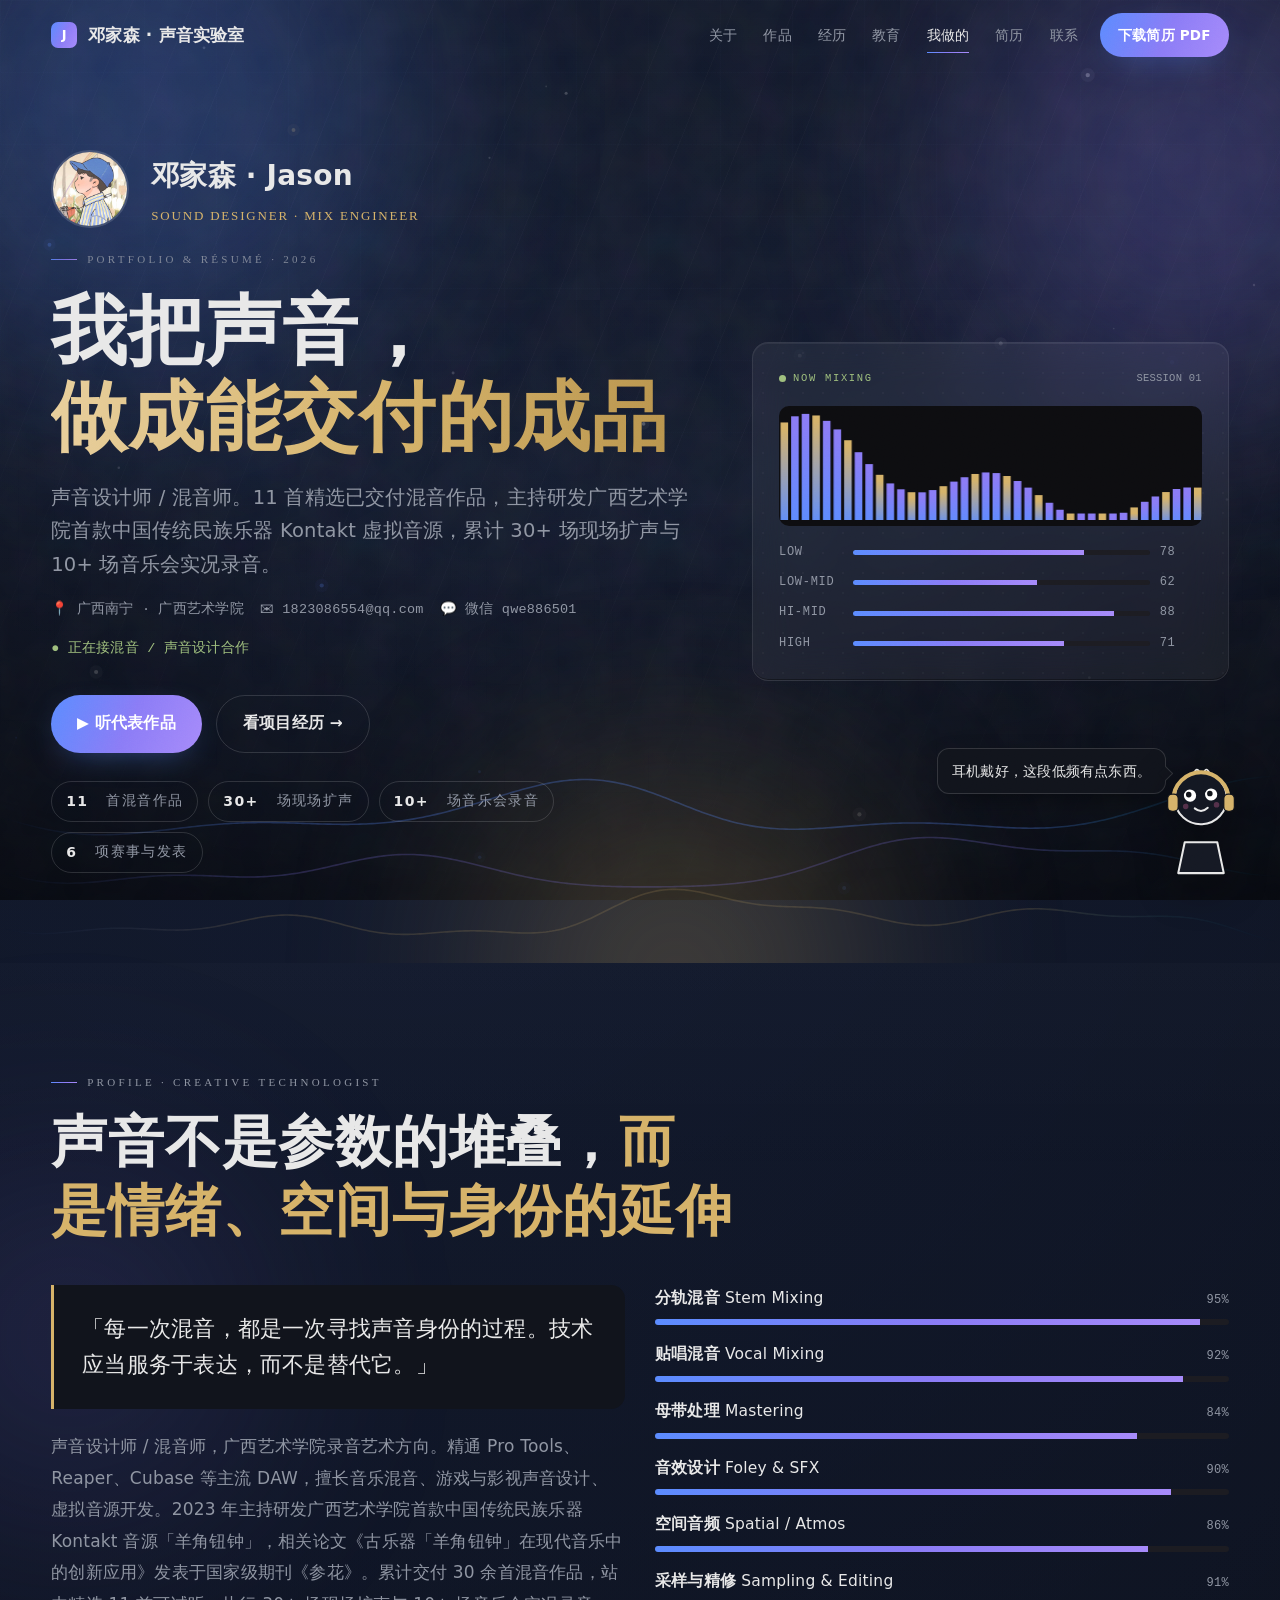
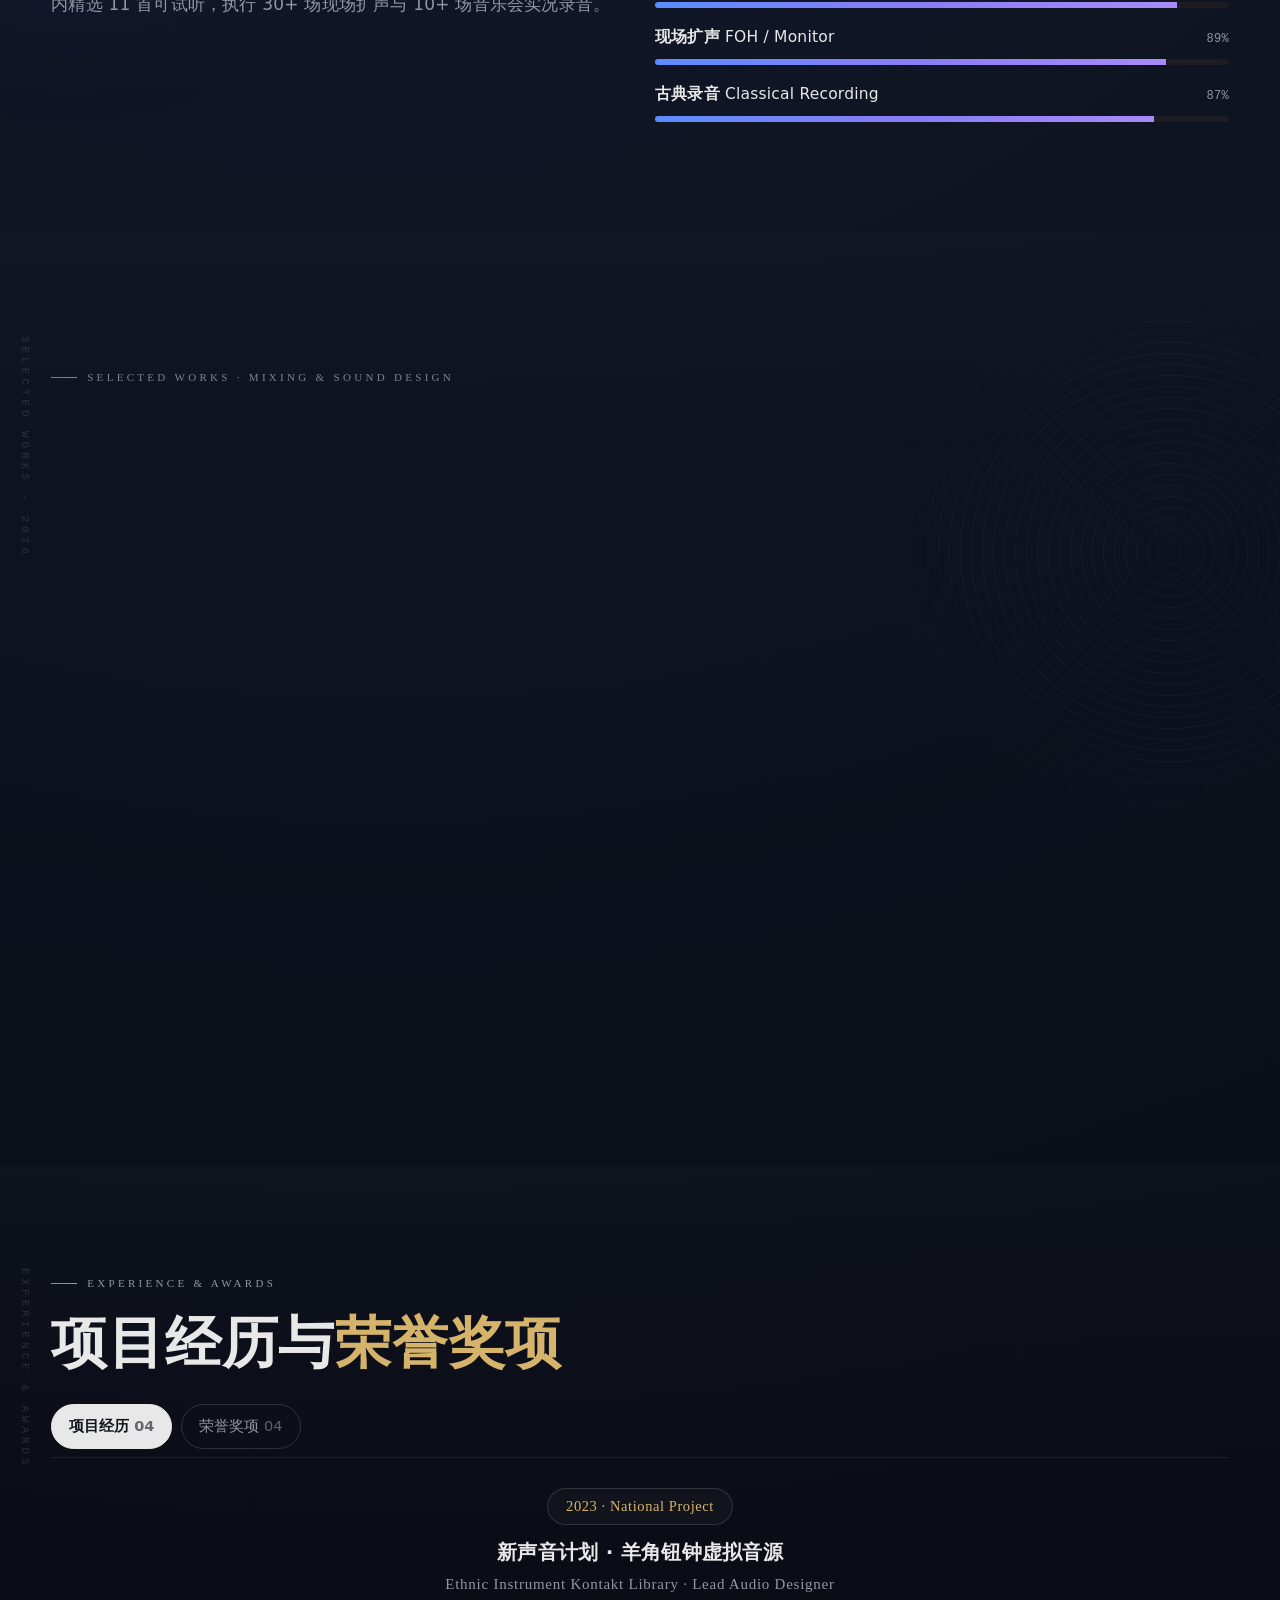
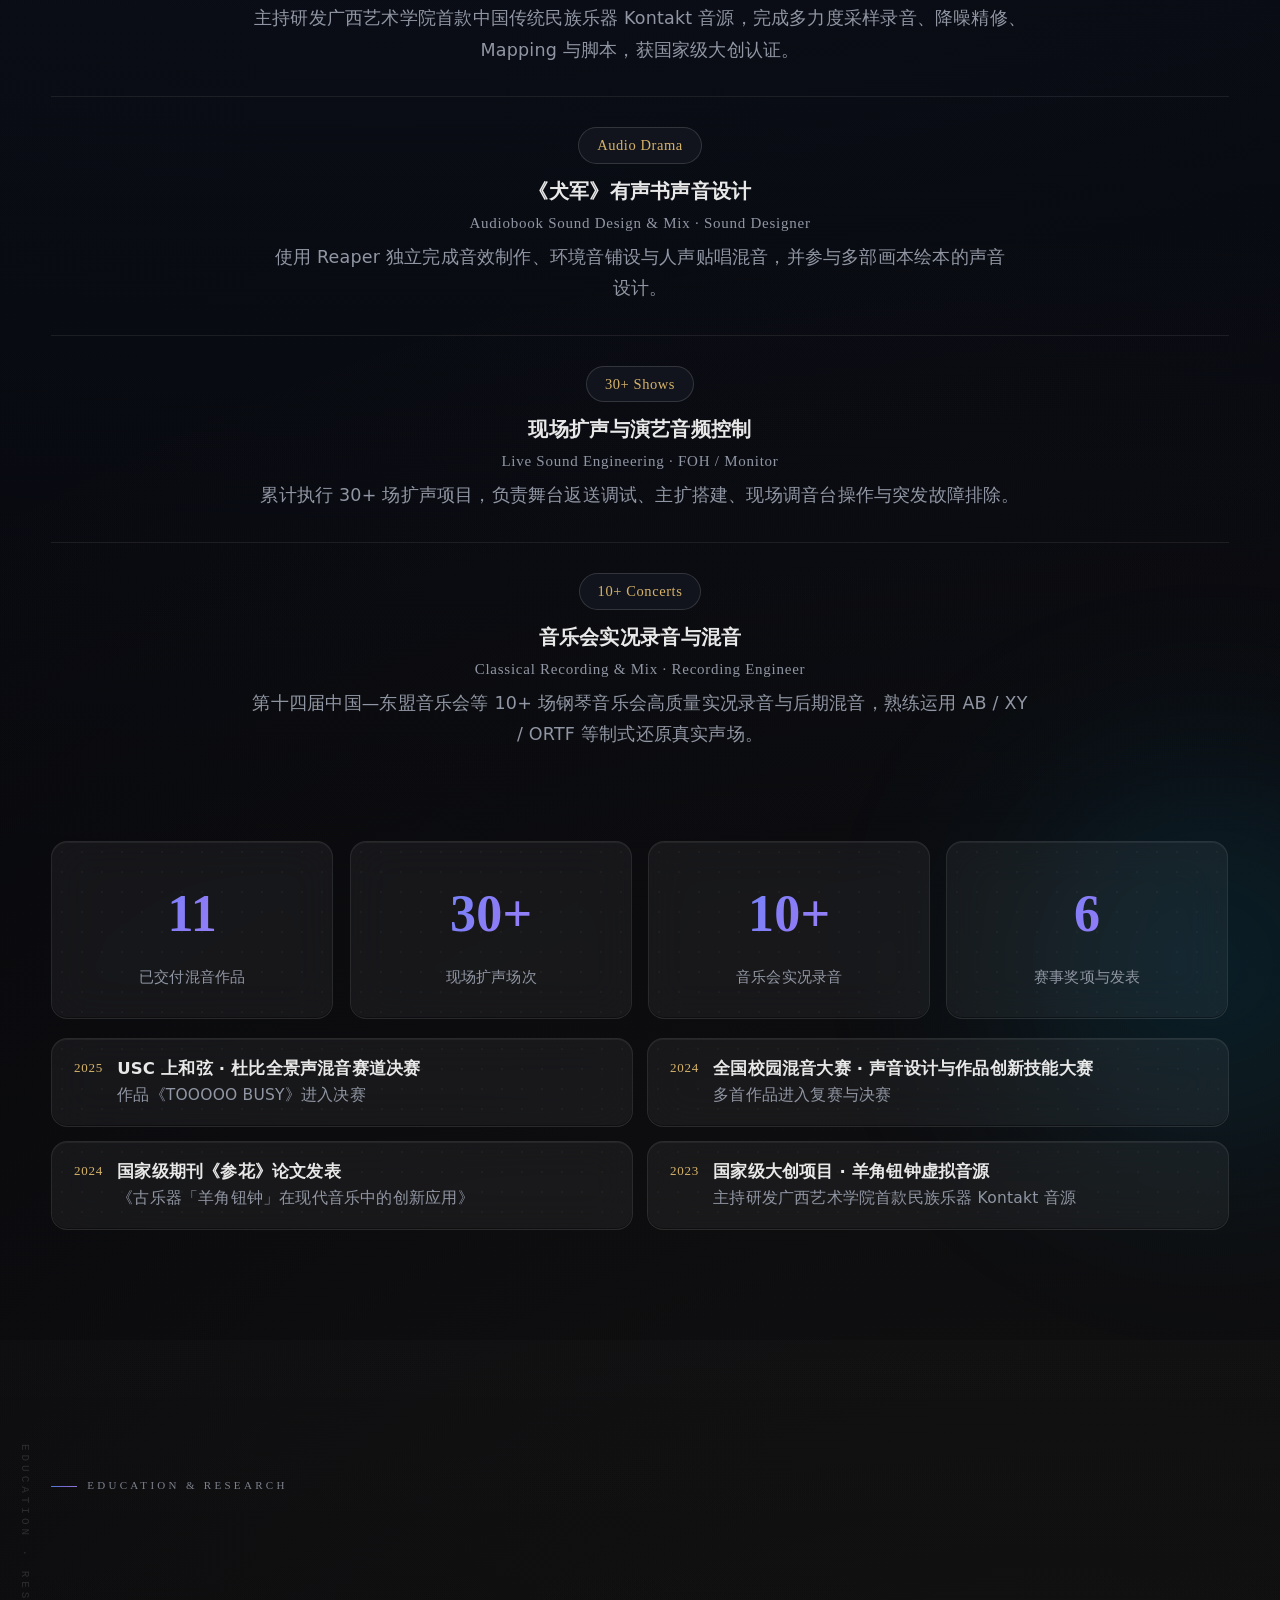
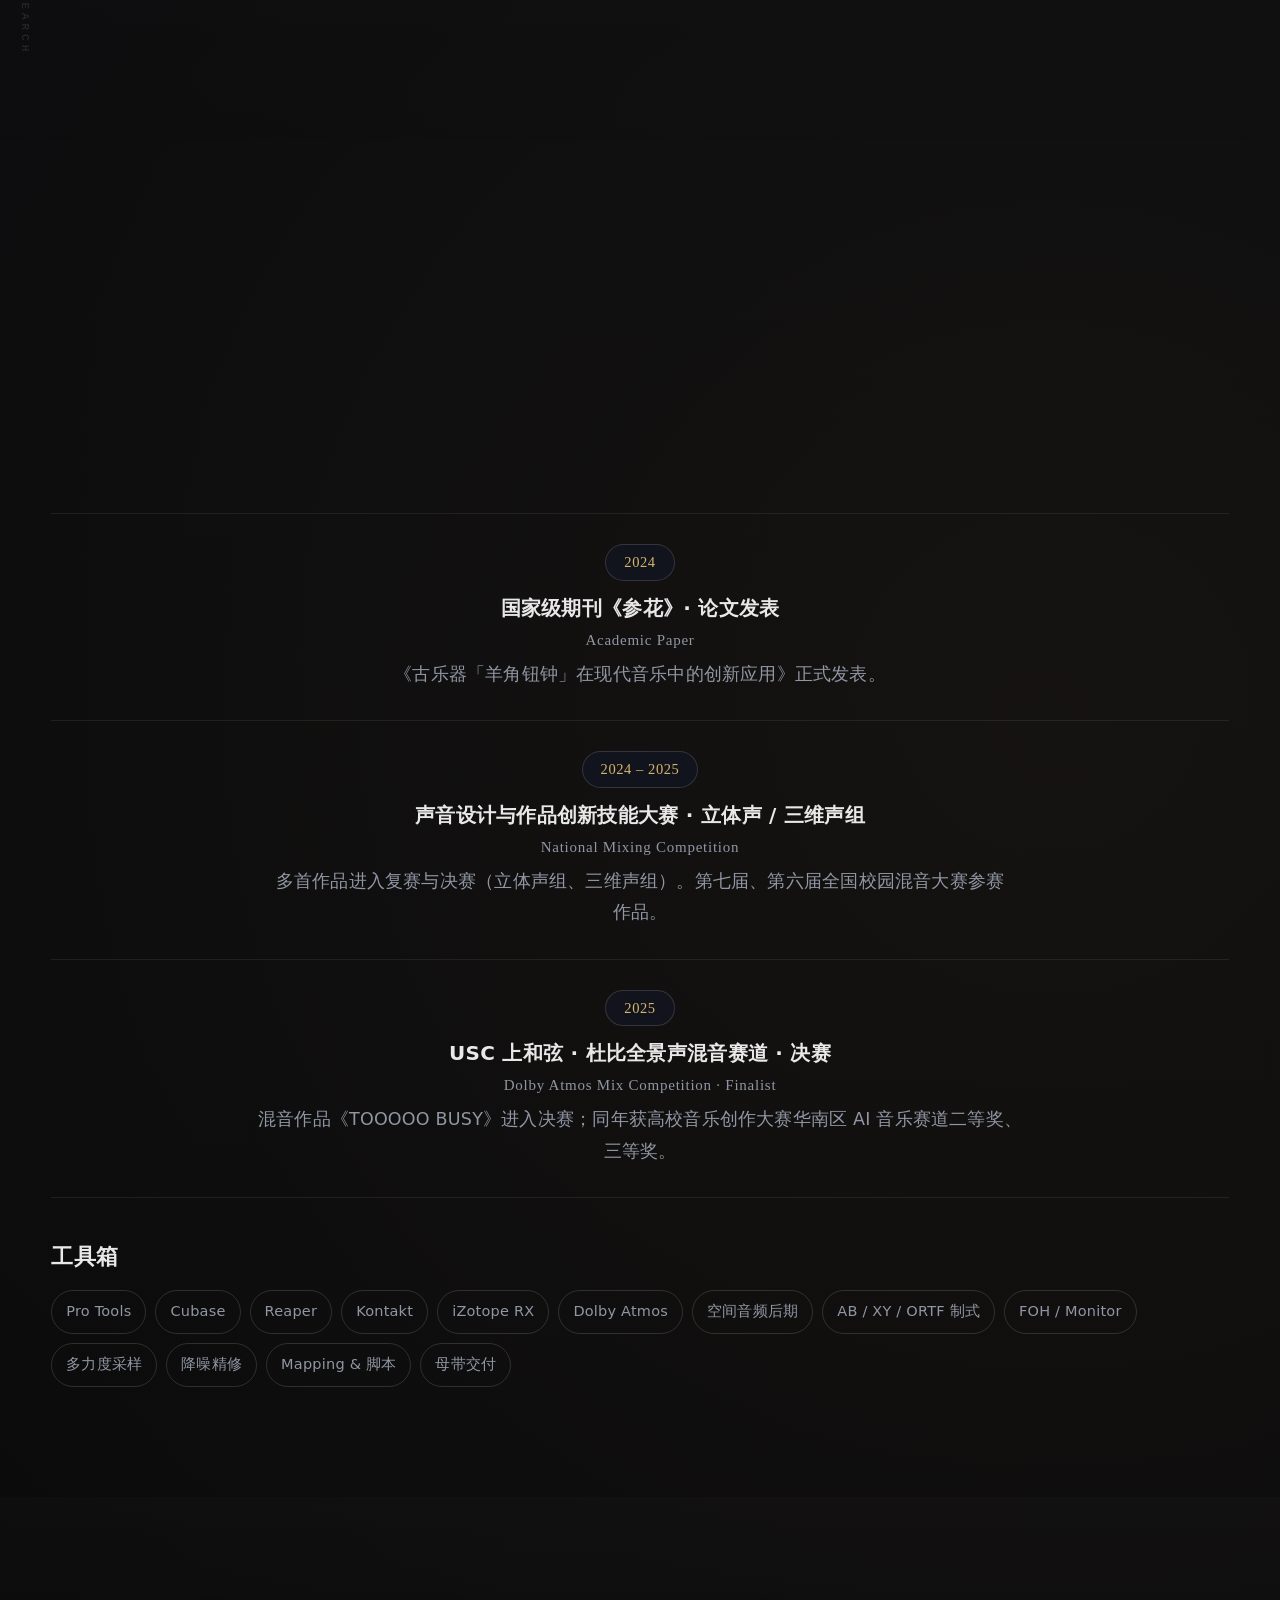
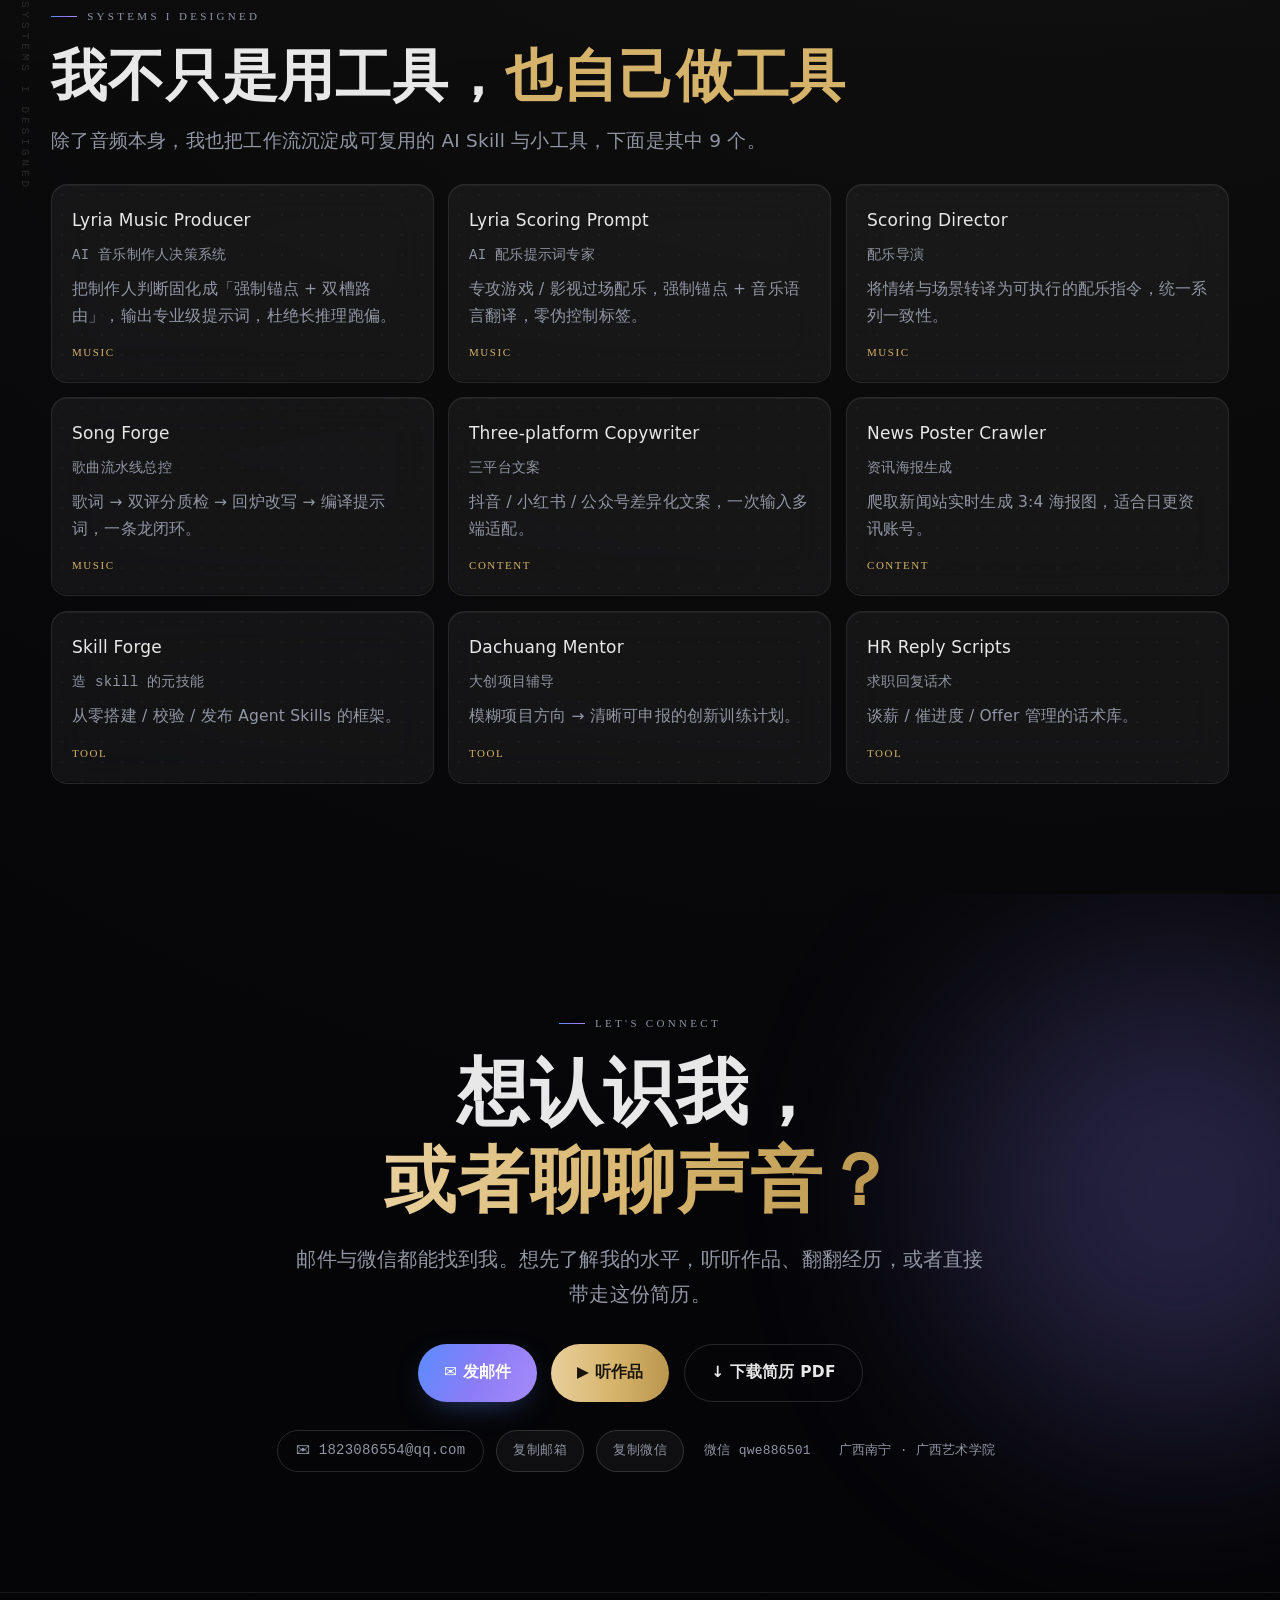
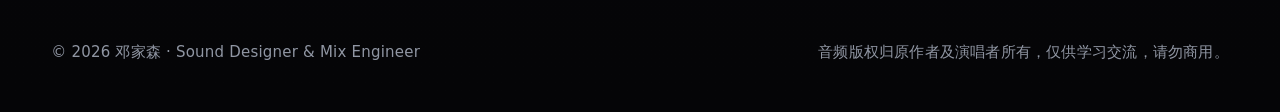
==== commit 253af937: "QA pass: fix stale copy referencing removed self-check tool; clean legacy section comments; add miss" ====
--- a/index.html
+++ b/index.html
@@ -115,7 +115,7 @@
   </div>
 </section>
 
-<!-- ══════════ 痛点 ══════════ -->
+<!-- ══════════ 关于 ══════════ -->
 <section class="sec" id="about">
   <span class="deco deco--glow" aria-hidden="true"></span>
   <div class="wrap">
@@ -140,10 +140,6 @@
   </div>
 </section>
 
-
-<!-- ══════════ 服务三支柱 ══════════ -->
-
-<!-- ══════════ 调试自检工具 ══════════ -->
 
 <!-- ══════════ 试听 ══════════ -->
 <section class="sec" id="work">
@@ -205,9 +201,7 @@
   </div>
 </section>
 
-<!-- ══════════ 教学 ══════════ -->
-
-<!-- ══════════ 流程 ══════════ -->
+<!-- ══════════ 经历 ══════════ -->
 <section class="sec" id="exp">
   <span class="side-tag mono" aria-hidden="true">Experience &amp; Awards</span>
   <span class="deco deco--glow b" aria-hidden="true"></span>
@@ -300,7 +294,7 @@
   </div>
 </section>
 
-<!-- ══════════ 价格 ══════════ -->
+<!-- ══════════ 教育 ══════════ -->
 <section class="sec" id="edu">
   <span class="side-tag mono" aria-hidden="true">Education · Research</span>
   <div class="wrap">
@@ -364,7 +358,7 @@
   <div class="wrap">
     <div class="kicker rv">Systems I Designed</div>
     <h2 class="sec-t rv">我不只是用工具，<mark>也自己做工具</mark></h2>
-    <p class="sec-l rv">除了音频本身，我也把工作流沉淀成可复用的 AI Skill 与小工具。下面是其中 9 个，以及上面那个声卡自检工具。</p>
+    <p class="sec-l rv">除了音频本身，我也把工作流沉淀成可复用的 AI Skill 与小工具，下面是其中 9 个。</p>
     <div class="agent-g">
       <div class="agent-c beam spot rv"><div class="nm">Lyria Music Producer</div><div class="cn">AI 音乐制作人决策系统</div><div class="ds">把制作人判断固化成「强制锚点 + 双槽路由」，输出专业级提示词，杜绝长推理跑偏。</div><div class="tag">Music</div></div>
       <div class="agent-c beam spot rv"><div class="nm">Lyria Scoring Prompt</div><div class="cn">AI 配乐提示词专家</div><div class="ds">专攻游戏 / 影视过场配乐，强制锚点 + 音乐语言翻译，零伪控制标签。</div><div class="tag">Music</div></div>
@@ -380,9 +374,7 @@
 </section>
 
 
-<!-- ══════════ FAQ + 保障 ══════════ -->
-
-<!-- ══════════ 终局 CTA ══════════ -->
+<!-- ══════════ 联系 ══════════ -->
 <section class="fin" id="cta">
   <span class="blob b2" style="top:10%;right:-10%"></span>
   <div class="wrap" style="position:relative;z-index:2">
@@ -439,4 +431,5 @@
 </div>
 
 <script src="assets/js/app.js" defer></script>
+</body>
 </html>
--- a/assets/css/main.css
+++ b/assets/css/main.css
@@ -0,0 +1,541 @@
+/* ═══════════ 设计系统 ═══════════ */
+:root{
+  /* Design System · Future Digital Atelier */
+  --bg:#080A0F;
+  --surface:#11141C;
+  --bg-2:#11141C;
+  --ink:#E8E8E8;
+  --dim:#9096A3;
+  --line:rgba(255,255,255,.08);
+  --line-2:rgba(255,255,255,.14);
+  --gold:#D6B36A;
+  --ai:#5B8CFF;
+  --pink:#E0679F;
+  --violet:#8B7CF6;
+  --sky:#5B8CFF;
+  --lime:#9FBF7E;
+  --grad:linear-gradient(115deg,var(--ai),var(--violet) 52%,#A78BFA);
+  --gold-metal:linear-gradient(92deg,#E8CF9C,#D6B36A 55%,#B9954E);
+  --f-d:"Geist","Inter","Space Grotesk","HarmonyOS Sans SC","HarmonyOS Sans","Source Han Sans SC","Source Han Sans CN","Noto Sans SC","PingFang SC","Microsoft YaHei",system-ui,-apple-system,"Segoe UI",sans-serif;
+  --f-b:"Inter","Geist","HarmonyOS Sans SC","HarmonyOS Sans","Source Han Sans SC","Source Han Sans CN","Noto Sans SC","PingFang SC","Microsoft YaHei",system-ui,-apple-system,"Segoe UI",sans-serif;
+  --f-m:"JetBrains Mono",ui-monospace,"SFMono-Regular",Menlo,Consolas,"Courier New",monospace;
+  --r:16px;
+  --ease:cubic-bezier(.22,1,.36,1);
+}
+*{margin:0;padding:0;box-sizing:border-box}
+html{
+  scroll-behavior:smooth;scroll-padding-top:82px;
+  -webkit-text-size-adjust:100%;text-size-adjust:100%;
+  overflow-x:hidden;overflow-x:clip;
+}
+body{
+  background:
+    radial-gradient(circle at 30% 8%, rgba(91,140,255,.13), transparent 46%),
+    radial-gradient(circle at 82% 68%, rgba(214,179,106,.07), transparent 38%),
+    radial-gradient(1000px 760px at 50% 106%, rgba(139,124,246,.08), transparent 62%),
+    linear-gradient(180deg, #090B12, #050507);
+  color:var(--ink);font-family:var(--f-b);
+  font-size:17.5px;line-height:1.78;letter-spacing:.012em;
+  text-rendering:optimizeLegibility;font-kerning:normal;font-variant-ligatures:common-ligatures;
+  -webkit-font-smoothing:antialiased;-moz-osx-font-smoothing:grayscale;
+  overflow-x:hidden;overflow-wrap:break-word;
+}
+img,canvas,svg{display:block;max-width:100%}
+a{color:inherit;text-decoration:none}
+button{font:inherit;color:inherit;background:none;border:0;cursor:pointer;-webkit-tap-highlight-color:transparent}
+p{text-wrap:pretty}
+::selection{background:rgba(91,140,255,.35);color:#fff}
+::-webkit-scrollbar{width:10px}
+::-webkit-scrollbar-thumb{background:#1d222d;border-radius:10px;border:3px solid var(--bg)}
+
+/* 底层网格：远距离的实验室参照线，弱化为空气的一部分 */
+body::before{
+  content:'';position:fixed;inset:0;z-index:-1;pointer-events:none;
+  background-image:
+    linear-gradient(rgba(148,163,199,.012) 1px, transparent 1px),
+    linear-gradient(90deg, rgba(148,163,199,.012) 1px, transparent 1px),
+    linear-gradient(rgba(148,163,199,.006) 1px, transparent 1px),
+    linear-gradient(90deg, rgba(148,163,199,.006) 1px, transparent 1px);
+  background-size:72px 72px, 72px 72px, 18px 18px, 18px 18px;
+  -webkit-mask-image:radial-gradient(130% 95% at 50% 0%, #000 30%, transparent 100%);
+  mask-image:radial-gradient(130% 95% at 50% 0%, #000 30%, transparent 100%);
+}
+/* 颗粒噪点：让大面积暗色不发死 */
+body::after{
+  content:'';position:fixed;inset:0;z-index:9998;pointer-events:none;opacity:.05;mix-blend-mode:overlay;
+  background-image:url("data:image/svg+xml,%3Csvg xmlns='http://www.w3.org/2000/svg' width='160' height='160'%3E%3Cfilter id='n'%3E%3CfeTurbulence type='fractalNoise' baseFrequency='.85' numOctaves='3'/%3E%3C/filter%3E%3Crect width='100%25' height='100%25' filter='url(%23n)'/%3E%3C/svg%3E");
+}
+.wrap{width:min(1180px,92vw);margin-inline:auto}
+.mono{font-family:var(--f-m);font-variant-numeric:tabular-nums}
+.kicker{
+  font-family:var(--f-m);font-size:12.5px;letter-spacing:.22em;text-transform:uppercase;
+  color:var(--dim);display:flex;align-items:center;gap:10px;margin-bottom:16px;
+}
+.kicker::before{content:'';width:26px;height:1px;background:var(--grad)}
+/* 中西文混排：标题不收紧字距（负字距会挤压汉字），改用轻微正字距 + balance 换行 */
+h1,h2,h3,h4{font-family:var(--f-d);font-weight:600;line-height:1.22;letter-spacing:.014em;text-wrap:balance}
+h1{font-weight:600}
+h1{line-height:1.14}
+h2{line-height:1.22}
+h3,h4{line-height:1.35}
+.gold{background:var(--gold-metal);-webkit-background-clip:text;background-clip:text;color:transparent}
+.grad{background:var(--grad);-webkit-background-clip:text;background-clip:text;color:transparent}
+.sec{padding:110px 0;position:relative}
+.sec-t{font-size:clamp(32px,4.8vw,56px);margin-bottom:14px}
+.sec-l{color:var(--dim);font-size:18.5px;line-height:1.8;max-width:64ch}
+mark{background:none;color:var(--gold)}
+
+/* ── 点阵加载器 ── */
+#loader{
+  position:fixed;inset:0;z-index:9999;background:var(--bg);display:grid;place-items:center;gap:22px;
+  transition:opacity .6s var(--ease),visibility .6s;
+}
+#loader.off{opacity:0;visibility:hidden}
+.dots{display:grid;grid-template-columns:repeat(7,1fr);gap:7px;width:112px}
+.dots i{aspect-ratio:1;background:#26262d;border-radius:2px;animation:dotw 1.25s var(--ease) infinite}
+@keyframes dotw{0%,100%{transform:scale(1);background:#26262d}45%{transform:scale(.55);background:var(--gold)}}
+#loader p{font-family:var(--f-m);font-size:11px;letter-spacing:.24em;color:var(--dim);text-transform:uppercase}
+
+/* ── 导航 ── */
+.nav{position:fixed;top:0;left:0;right:0;z-index:900;transition:.3s var(--ease)}
+.nav.on{background:rgba(8,10,15,.82);backdrop-filter:blur(14px);-webkit-backdrop-filter:blur(14px);border-bottom:1px solid var(--line)}
+.nav-in{display:flex;align-items:center;gap:22px;height:70px}
+.brand{display:flex;align-items:center;gap:11px;font-family:var(--f-d);font-weight:600;font-size:17px;letter-spacing:.01em}
+.brand i{width:26px;height:26px;border-radius:7px;background:var(--grad);display:grid;place-items:center;font-style:normal;font-size:13px;color:#fff;font-weight:600}
+.nav-links{display:flex;gap:26px;margin-left:auto;font-size:14px;color:var(--dim)}
+.nav-links a{transition:color .2s;position:relative}
+.nav-links a:hover,.nav-links a.active{color:var(--ink)}
+.nav-links a.active::after{content:'';position:absolute;left:0;right:0;bottom:-6px;height:1px;background:var(--grad)}
+.burger{display:none;margin-left:auto;width:42px;height:42px;border:1px solid var(--line-2);border-radius:10px;place-items:center}
+#prog{position:fixed;top:0;left:0;height:2px;background:var(--grad);z-index:901;width:0}
+
+/* ── 按钮 ── */
+.btn{
+  position:relative;display:inline-flex;align-items:center;gap:9px;padding:14px 26px;border-radius:999px;
+  font-weight:600;font-size:15.5px;transition:transform .18s var(--ease),box-shadow .25s;will-change:transform;
+}
+.btn--main{background:var(--grad);color:#fff;box-shadow:0 10px 32px -14px rgba(91,140,255,.55)}
+.btn--main:hover{box-shadow:0 16px 42px -14px rgba(91,140,255,.7)}
+.btn--gold{background:var(--gold-metal);color:#191308}
+.btn--ghost{border:1px solid var(--line-2);color:var(--ink)}
+.btn--ghost:hover{border-color:var(--ink)}
+.btn--sm{padding:10px 18px;font-size:13.5px}
+
+/* ── 边框流光（Border beam） ── */
+/* 卡片：悬浮在空间中的半透明面板，柔和玻璃，不抢戏 */
+.beam{
+  position:relative;border-radius:var(--r);
+  background:rgba(255,255,255,.035);
+  border:1px solid var(--line);
+  backdrop-filter:blur(20px) saturate(1.05);
+  -webkit-backdrop-filter:blur(20px) saturate(1.05);
+  box-shadow:0 20px 50px -32px rgba(0,0,0,.55);
+  transition:background-color .35s var(--ease),border-color .35s var(--ease),transform .35s var(--ease),box-shadow .35s var(--ease);
+}
+.beam:hover{
+  background-color:rgba(255,255,255,.055);
+  border-color:rgba(255,255,255,.16);
+  transform:translateY(-4px);
+  box-shadow:0 28px 60px -32px rgba(0,0,0,.6);
+}
+.beam::before{
+  content:'';position:absolute;inset:-1px;border-radius:inherit;padding:1px;pointer-events:none;
+  background:conic-gradient(from var(--a,0deg),transparent 0 300deg,var(--ai) 330deg,var(--gold) 350deg,transparent 360deg);
+  -webkit-mask:linear-gradient(#000 0 0) content-box,linear-gradient(#000 0 0);
+  -webkit-mask-composite:xor;mask-composite:exclude;
+  animation:spin 8s linear infinite;opacity:0;transition:opacity .5s;
+}
+.beam:hover::before,.beam.lit::before{opacity:.5}
+@keyframes spin{to{--a:360deg}}
+@property --a{syntax:'<angle>';initial-value:0deg;inherits:false}
+
+/* ── 鼠标聚光灯 ── */
+.spot{position:relative;overflow:hidden}
+.spot::before{
+  content:'';position:absolute;inset:0;pointer-events:none;opacity:0;transition:opacity .35s;
+  background:radial-gradient(420px circle at var(--mx,50%) var(--my,50%),rgba(255,255,255,.07),transparent 65%);
+}
+.spot:hover::before{opacity:1}
+
+/* ═══════════ HERO ═══════════ */
+.hero{position:relative;padding:150px 0 90px;overflow:hidden}
+.blob{position:absolute;border-radius:50%;filter:blur(110px);opacity:.26;pointer-events:none}
+.b1{width:520px;height:520px;background:var(--ai);top:-160px;left:-120px;animation:drift 38s ease-in-out infinite}
+.b2{width:460px;height:460px;background:var(--violet);top:-60px;right:-140px;animation:drift 44s ease-in-out infinite reverse}
+.b3{width:380px;height:380px;background:var(--gold);bottom:-200px;left:38%;animation:drift 52s ease-in-out infinite}
+@keyframes drift{0%,100%{transform:translate(0,0) scale(1)}50%{transform:translate(50px,40px) scale(1.12)}}
+#wave{position:absolute;inset:auto 0 0;height:220px;width:100%;opacity:.55;pointer-events:none}
+.hero-in{position:relative;z-index:2;display:grid;grid-template-columns:minmax(0,1.15fr) minmax(0,.85fr);gap:56px;align-items:center}
+.hero h1{font-size:clamp(38px,6.2vw,76px);margin:18px 0 20px}
+.hero p.lead{font-size:19.5px;line-height:1.72;color:var(--dim);max-width:54ch}
+.hero-cta{display:flex;gap:14px;margin:34px 0 28px;flex-wrap:wrap}
+.pill{
+  display:inline-flex;align-items:center;gap:8px;font-family:var(--f-m);font-size:12.5px;letter-spacing:.1em;
+  padding:7px 14px;border:1px solid var(--line-2);border-radius:999px;color:var(--dim);text-transform:uppercase;
+}
+.trust{display:flex;gap:10px;flex-wrap:wrap;margin-top:6px}
+.trust span{font-size:14.0px;color:var(--dim)}
+.trust b{color:var(--ink);font-family:var(--f-d)}
+.hero-card{padding:26px}
+.hero-card .top{display:flex;align-items:center;justify-content:space-between;margin-bottom:18px}
+.live{display:inline-flex;align-items:center;gap:7px;font-family:var(--f-m);font-size:10.5px;letter-spacing:.16em;color:var(--lime)}
+.live i{width:7px;height:7px;border-radius:50%;background:var(--lime);animation:pulse 1.4s infinite}
+@keyframes pulse{0%,100%{opacity:1;transform:scale(1)}50%{opacity:.35;transform:scale(.7)}}
+#spec{width:100%;height:120px;display:block;border-radius:10px;background:#0d0d10}
+.eq{display:grid;gap:9px;margin-top:16px}
+.eq-row{display:grid;grid-template-columns:64px 1fr 42px;align-items:center;gap:10px;font-family:var(--f-m);font-size:12.0px;letter-spacing:.06em;color:var(--dim)}
+.eq-bar{height:5px;background:#1c1c22;border-radius:99px;overflow:hidden}
+.eq-bar i{display:block;height:100%;background:var(--grad);width:0;transition:width .9s var(--ease)}
+
+/* ═══════════ 痛点 ═══════════ */
+.pain-c{padding:24px}
+.pain-c .n{font-family:var(--f-m);font-size:11px;color:var(--pink);letter-spacing:.14em}
+.pain-c h3{font-size:19px;margin:10px 0 8px}
+.pain-c p{font-size:14px;color:var(--dim);line-height:1.6}
+.pain-c .fix{margin-top:14px;padding-top:12px;border-top:1px dashed var(--line-2);font-size:13px;color:var(--ink)}
+.pain-c .fix b{color:var(--gold)}
+
+/* ═══════════ 服务三支柱 ═══════════ */
+
+/* ═══════════ 调试工具 ═══════════ */
+.field{margin-bottom:18px}
+.field label{display:block;font-family:var(--f-m);font-size:11px;letter-spacing:.14em;color:var(--dim);text-transform:uppercase;margin-bottom:9px}
+
+/* ═══════════ 播放器 / 试听 ═══════════ */
+.player-w{display:grid;grid-template-columns:minmax(0,1.25fr) minmax(0,.75fr);gap:24px;margin-top:40px}
+.p-main{padding:26px}
+.envs{display:flex;gap:8px;margin-bottom:18px;flex-wrap:wrap}
+.envs button{padding:9px 16px;border:1px solid var(--line-2);border-radius:99px;font-size:14.0px;color:var(--dim)}
+.envs button.on{background:var(--gold);color:#14100A;border-color:var(--gold);font-weight:600}
+#viz{width:100%;height:150px;display:block;border-radius:12px;background:#0c0c0f;transform:translateZ(0)}
+.now{display:flex;align-items:center;gap:14px;margin-top:16px}
+.now img{width:56px;height:56px;border-radius:10px;object-fit:cover;border:1px solid var(--line-2)}
+.now .t{font-family:var(--f-d);font-size:18.5px}
+.now .s{font-size:14.0px;color:var(--dim);line-height:1.5}
+.rail{margin-top:16px}
+.rail-bar{height:6px;background:#1c1c22;border-radius:99px;cursor:pointer;position:relative;overflow:hidden}
+.rail-bar i{position:absolute;inset:0 auto 0 0;background:var(--grad);width:0}
+.rail-t{display:flex;justify-content:space-between;font-family:var(--f-m);font-size:11px;color:var(--dim);margin-top:8px}
+.ctrls{display:flex;align-items:center;gap:12px;margin-top:14px}
+.ctrls button{width:42px;height:42px;border-radius:50%;border:1px solid var(--line-2);display:grid;place-items:center;transition:.2s}
+.ctrls button:hover{border-color:var(--ink)}
+.ctrls .play{background:var(--ink);color:#10131A;border-color:var(--ink);width:52px;height:52px}
+.pl{padding:18px;max-height:430px;overflow:auto}
+.pl h4{font-family:var(--f-m);font-size:11.5px;letter-spacing:.18em;color:var(--dim);text-transform:uppercase;margin-bottom:12px}
+.pl-i{display:flex;align-items:center;gap:12px;padding:9px 10px;border-radius:10px;cursor:pointer;transition:.18s}
+.pl-i:hover{background:#17171c}
+.pl-i.on{background:#17171c;outline:1px solid var(--line-2)}
+.pl-i img{width:38px;height:38px;border-radius:7px;object-fit:cover}
+.pl-i .m{min-width:0}
+.pl-i .m b{display:block;font-size:15.0px;font-weight:600;white-space:nowrap;overflow:hidden;text-overflow:ellipsis}
+.pl-i .m span{font-size:13.0px;color:var(--dim)}
+.pl-i .k{margin-left:auto;font-family:var(--f-m);font-size:12.0px;color:var(--dim)}
+
+/* ═══════════ 教学 ═══════════ */
+.acc{border:1px solid var(--line);border-radius:14px;background:var(--bg-2);overflow:hidden}
+.acc-h{width:100%;display:flex;align-items:center;gap:16px;padding:18px 22px;text-align:left}
+.acc-h .no{font-family:var(--f-m);font-size:12px;color:var(--gold);letter-spacing:.1em}
+.acc-h b{font-family:var(--f-d);font-size:19.0px;font-weight:600;line-height:1.45}
+.acc-h .tag{margin-left:auto;font-family:var(--f-m);font-size:10.5px;color:var(--dim);letter-spacing:.1em}
+.acc-h .ar{transition:transform .3s var(--ease);color:var(--dim)}
+.acc.open .ar{transform:rotate(45deg)}
+.acc-b{max-height:0;overflow:hidden;transition:max-height .4s var(--ease)}
+.acc-b p{padding:0 22px 20px 66px;color:var(--dim);font-size:17.5px;line-height:1.8}
+
+/* ═══════════ 流程 ═══════════ */
+
+/* ═══════════ 数据 ═══════════ */
+.stats{display:grid;grid-template-columns:repeat(4,minmax(0,1fr));gap:16px;margin-top:40px}
+.stat-c{padding:26px;text-align:center}
+.stat-c b{font-family:var(--f-d);font-size:50.0px;display:block;background:var(--grad);-webkit-background-clip:text;background-clip:text;color:transparent}
+.stat-c span{font-size:15.0px;color:var(--dim);line-height:1.6}
+.creds{display:grid;grid-template-columns:repeat(2,minmax(0,1fr));gap:14px;margin-top:20px}
+.cred{padding:18px 22px;display:flex;gap:14px;align-items:flex-start;font-size:15.5px;line-height:1.7;color:var(--dim)}
+.cred b{color:var(--ink);font-weight:600;display:block;font-size:16.5px;line-height:1.5}
+.cred .y{font-family:var(--f-m);font-size:13.0px;letter-spacing:.06em;color:var(--gold);white-space:nowrap}
+
+/* ═══════════ 价格 ═══════════ */
+
+/* ═══════════ FAQ + 保障 ═══════════ */
+.faq-q{display:grid;grid-template-columns:minmax(0,1fr) minmax(0,1fr);gap:12px;margin-top:40px}
+
+/* ═══════════ 终局 CTA ═══════════ */
+.fin{padding:120px 0;text-align:center;position:relative;overflow:hidden}
+.fin h2{font-size:clamp(34px,5.8vw,72px);margin-bottom:18px}
+.fin .lead{color:var(--dim);font-size:19.5px;max-width:56ch;margin:0 auto 32px}
+.fin-cta{display:flex;gap:14px;justify-content:center;flex-wrap:wrap}
+.contact-row{display:flex;gap:12px;justify-content:center;align-items:center;flex-wrap:wrap;margin-top:28px}
+.contact-row a{height:42px;display:inline-flex;align-items:center;padding:0 18px;border:1px solid var(--line-2);border-radius:999px;font-family:var(--f-m);font-size:14.0px;color:var(--dim)}
+.contact-row a:hover{border-color:var(--gold);color:var(--gold)}
+.contact-row span{display:inline-flex;align-items:center;height:42px;padding:0 8px;font-family:var(--f-m);font-size:13px;color:var(--dim)}
+.scar{display:inline-flex;align-items:center;gap:9px;margin-top:22px;font-family:var(--f-m);font-size:12px;color:var(--gold)}
+.scar i{width:7px;height:7px;border-radius:50%;background:var(--gold);animation:pulse 1.6s infinite}
+
+/* ── 移动端常驻 CTA ── */
+.sticky-cta{
+  position:fixed;left:0;right:0;bottom:0;z-index:890;display:none;gap:10px;padding:12px 14px;
+  background:rgba(8,10,15,.92);backdrop-filter:blur(12px);-webkit-backdrop-filter:blur(12px);border-top:1px solid var(--line);
+}
+.sticky-cta .btn{flex:1;justify-content:center;padding:13px}
+
+/* ── 页脚 ── */
+.foot{padding:46px 0;border-top:1px solid var(--line);color:var(--dim);font-size:15.0px}
+.foot-in{display:flex;justify-content:space-between;gap:20px;flex-wrap:wrap;align-items:center}
+.foot a:hover{color:var(--gold)}
+
+/* ── 揭示动画 ── */
+.rv{opacity:0;transform:translateY(26px);transition:opacity .7s var(--ease),transform .7s var(--ease)}
+.rv.in{opacity:1;transform:none}
+
+/* ═══════════ 简历 / 作品集扩展 ═══════════ */
+.is-hidden{display:none !important}
+.about-grid{display:grid;grid-template-columns:minmax(0,1fr) minmax(0,1fr);gap:30px;align-items:start}
+.quote{
+  padding:26px 28px;border-left:3px solid var(--gold);background:var(--bg-2);border-radius:0 14px 14px 0;
+  font-size:22.0px;line-height:1.65;font-family:var(--f-d);letter-spacing:.01em;
+}
+.quote+p{color:var(--dim);font-size:17.0px;line-height:1.85;margin-top:22px}
+.skill-bars{display:grid;gap:16px}
+.skill-b .lab{display:flex;justify-content:space-between;align-items:baseline;font-size:15.5px;margin-bottom:7px}
+.skill-b .lab span:last-child{font-family:var(--f-m);font-size:12px;color:var(--dim)}
+.bar{height:6px;background:#1c1c22;border-radius:99px;overflow:hidden}
+.bar i{display:block;height:100%;background:var(--grad);width:0;transition:width 1.1s var(--ease)}
+.resume{margin-top:8px}
+/* 简历条目：居中对称，不再左对齐两栏 */
+.res-row{display:block;text-align:center;padding:30px 20px;border-top:1px solid var(--line)}
+.res-row:last-child{border-bottom:1px solid var(--line)}
+.res-row .yr{
+  display:inline-block;font-size:13.5px;color:var(--gold);letter-spacing:.06em;line-height:1.7;
+  border:1px solid var(--line-2);border-radius:999px;padding:5px 18px;margin-bottom:14px;background:var(--bg-2);
+}
+.res-row h4{font-size:20.0px;margin-bottom:6px}
+.res-row .org{font-size:15.0px;color:var(--dim);margin-bottom:7px;font-family:var(--f-m);letter-spacing:.03em;line-height:1.6}
+.res-row p{font-size:17.5px;line-height:1.8;color:var(--dim);max-width:70ch;margin-inline:auto}
+.res-row ul{margin:8px 0 0 18px;display:grid;gap:6px;font-size:16.0px;line-height:1.7;color:var(--dim)}
+.tl-tabs{display:flex;gap:9px;margin:26px 0 6px;flex-wrap:wrap}
+.tl-tabs button{padding:9px 17px;border:1px solid var(--line-2);border-radius:99px;font-size:14.5px;color:var(--dim)}
+.tl-tabs button.on{background:var(--ink);color:#10131A;border-color:var(--ink);font-weight:600}
+.toolbox{display:flex;flex-wrap:wrap;gap:9px;margin-top:18px}
+.toolbox span{padding:8px 14px;border:1px solid var(--line-2);border-radius:99px;font-size:14.5px;color:var(--dim)}
+.agent-g{display:grid;grid-template-columns:repeat(3,minmax(0,1fr));gap:14px;margin-top:26px}
+.agent-c{padding:20px;display:flex;flex-direction:column;gap:8px}
+.agent-c .nm{font-family:var(--f-d);font-size:17.0px}
+.agent-c .cn{font-size:14.0px;color:var(--dim);font-family:var(--f-m);letter-spacing:.02em}
+.agent-c .ds{font-size:15.5px;color:var(--dim);line-height:1.7}
+.agent-c .tag{font-family:var(--f-m);font-size:11.0px;letter-spacing:.14em;color:var(--gold);text-transform:uppercase;margin-top:auto;padding-top:6px}
+.hero-id{display:flex;align-items:center;gap:22px;margin-bottom:22px}
+.hero-id img{width:78px;height:78px;border-radius:50%;object-fit:cover;border:2px solid var(--line-2)}
+.hero-id .nm{font-family:var(--f-d);font-size:28.0px;font-weight:700}
+.hero-id .rl{font-family:var(--f-m);font-size:13.0px;letter-spacing:.14em;color:var(--gold);text-transform:uppercase;margin-top:3px}
+.meta-row{display:flex;gap:16px;flex-wrap:wrap;margin-top:18px;font-family:var(--f-m);font-size:13.5px;line-height:1.7;color:var(--dim)}
+.meta-row span{display:inline-flex;align-items:center;gap:6px}
+
+.pl-tabs{display:flex;gap:7px;flex-wrap:wrap;margin:0 0 14px}
+.pl-tabs button{padding:8px 13px;border:1px solid var(--line-2);border-radius:99px;font-size:13.5px;color:var(--dim);font-family:var(--f-m);letter-spacing:.04em}
+.pl-tabs button.on{background:var(--gold);color:#14100A;border-color:var(--gold);font-weight:700}
+.pl-tabs button span{opacity:.6;margin-left:4px}
+.pl-ini{width:38px;height:38px;flex:none;border-radius:7px;display:grid;place-items:center;background:#17171c;border:1px solid var(--line-2);font-family:var(--f-d);font-size:15px;color:var(--gold)}
+
+/* ═══════════ 背景装饰层 ═══════════ */
+.deco{position:absolute;z-index:-1;pointer-events:none}
+/* 黑胶纹：同心圆，放在作品区右后方 */
+.deco--vinyl{
+  right:-170px;top:40px;width:560px;height:560px;border-radius:50%;opacity:.6;
+  background:repeating-radial-gradient(circle at 50% 50%, rgba(255,255,255,.055) 0 1px, transparent 1px 11px);
+  -webkit-mask-image:radial-gradient(circle at 50% 50%, #000 50%, transparent 74%);
+  mask-image:radial-gradient(circle at 50% 50%, #000 50%, transparent 74%);
+  animation:breathe 18s ease-in-out infinite;
+}
+/* 环境光晕：柔和的色块，填补大块黑 */
+.deco--glow{
+  left:-200px;top:12%;width:540px;height:540px;border-radius:50%;filter:blur(110px);opacity:.34;
+  background:radial-gradient(circle, rgba(139,124,246,.6), transparent 70%);
+  animation:drift 26s ease-in-out infinite;
+}
+.deco--glow.b{left:auto;right:-200px;top:auto;bottom:6%;background:radial-gradient(circle, rgba(0,191,255,.55), transparent 70%);animation-duration:32s}
+/* 竖排英文侧标：编辑排版感 */
+.side-tag{
+  position:absolute;left:14px;top:104px;z-index:1;
+  writing-mode:vertical-rl;font-family:var(--f-m);font-size:11px;letter-spacing:.36em;
+  text-transform:uppercase;color:rgba(255,255,255,.13);user-select:none;
+}
+/* 卡片点阵肌理 */
+.beam{background-image:radial-gradient(rgba(255,255,255,.026) 1px, transparent 1px);background-size:20px 20px}
+@keyframes breathe{0%,100%{transform:scale(1)}50%{transform:scale(1.05)}}
+@media (max-width:1000px){.side-tag{display:none}}
+@media (prefers-reduced-motion:reduce){.deco{animation:none}}
+
+/* ═══════════ 交互层：吉祥物 / 视差 / 迷你均衡器 ═══════════ */
+.mascot{position:fixed;right:26px;bottom:22px;z-index:880;cursor:pointer;user-select:none;-webkit-user-select:none;transition:transform .25s var(--ease)}
+.mascot:hover{transform:translateY(-5px)}
+.mascot.boing{animation:boing .55s var(--ease)}
+@keyframes boing{0%{transform:scale(1)}35%{transform:scale(1.14,.88)}65%{transform:scale(.93,1.09)}100%{transform:scale(1)}}
+.mascot svg{display:block;filter:drop-shadow(0 10px 22px rgba(0,0,0,.45))}
+.mascot-bubble{
+  position:absolute;right:88px;bottom:84px;white-space:nowrap;
+  background:var(--bg-2);border:1px solid var(--line-2);border-radius:12px;
+  padding:10px 14px;font-size:13.5px;color:var(--ink);
+  opacity:0;transform:translateY(8px);transition:.35s var(--ease);
+  pointer-events:none;box-shadow:0 10px 30px -12px rgba(0,0,0,.7);
+}
+.mascot-bubble::after{
+  content:'';position:absolute;right:-6px;bottom:14px;width:10px;height:10px;
+  background:var(--bg-2);border-right:1px solid var(--line-2);border-top:1px solid var(--line-2);
+  transform:rotate(45deg);
+}
+.mascot-bubble.on{opacity:1;transform:none}
+.tilt{transition:transform .22s var(--ease);transform-style:preserve-3d;will-change:transform}
+.mini-eq{display:inline-flex;align-items:flex-end;gap:2.5px;height:13px;flex:none;margin-left:8px}
+.mini-eq i{width:3px;border-radius:1px;background:var(--gold);animation:eqb .9s ease-in-out infinite}
+.mini-eq i:nth-child(2){animation-delay:.18s}
+.mini-eq i:nth-child(3){animation-delay:.36s}
+@keyframes eqb{0%,100%{height:4px}50%{height:13px}}
+@media (max-width:1000px){.mascot{display:none}}
+@media (prefers-reduced-motion:reduce){.mascot{display:none}.tilt{transition:none}}
+
+/* ═══════════ 背景材质 / 空间深度 ═══════════ */
+.bg-stage{position:fixed;inset:0;z-index:-2;pointer-events:none;overflow:hidden}
+#dust{position:absolute;inset:0;width:100%;height:100%;display:block}
+/* 斜向光柱：给平面加方向感，缓慢滑移 */
+.bg-beams{
+  position:absolute;inset:-25%;
+  background:repeating-linear-gradient(112deg, rgba(255,255,255,.016) 0 1px, transparent 1px 56px);
+  animation:beamSlip 80s linear infinite;
+  -webkit-mask-image:radial-gradient(95% 70% at 50% 30%, #000 20%, transparent 88%);
+  mask-image:radial-gradient(95% 70% at 50% 30%, #000 20%, transparent 88%);
+}
+@keyframes beamSlip{to{transform:translate3d(-52px,30px,0)}}
+/* 粗颗粒云斑：和细颗粒叠出真实胶片质感 */
+.bg-stage::after{
+  content:'';position:absolute;inset:0;opacity:.055;mix-blend-mode:overlay;
+  background-image:url("data:image/svg+xml,%3Csvg xmlns='http://www.w3.org/2000/svg' width='300' height='300'%3E%3Cfilter id='c'%3E%3CfeTurbulence type='fractalNoise' baseFrequency='.022' numOctaves='3'/%3E%3C/filter%3E%3Crect width='100%25' height='100%25' filter='url(%23c)'/%3E%3C/svg%3E");
+}
+/* 暗角：把视线收拢到中间，制造纵深 */
+.bg-vignette{position:absolute;inset:0;background:radial-gradient(125% 90% at 50% 18%, transparent 42%, rgba(0,0,0,.62) 100%)}
+/* 玻璃材质：大面积面板磨砂 + 上下内高光，做出厚度 */
+.hero-card,.p-main,.pl,.stat-c,.cred,.agent-c{
+  background-color:rgba(255,255,255,.05);
+  box-shadow:inset 0 1px 0 rgba(255,255,255,.06), inset 0 -1px 0 rgba(0,0,0,.35);
+}
+/* 板块顶部一层极淡的雾，前后分层 */
+.sec{background:linear-gradient(180deg, rgba(255,255,255,.014), transparent 26%)}
+@media (prefers-reduced-motion:reduce){.bg-beams{animation:none}}
+
+/* ── 触屏防粘滞：触屏设备上不保留桌面 hover 效果 ── */
+@media (hover:none){
+  .beam:hover{background-color:rgba(255,255,255,.035);border-color:var(--line);transform:none;box-shadow:0 20px 50px -32px rgba(0,0,0,.55)}
+  .beam:hover::before{opacity:0}
+  .beam.lit::before{opacity:.35}
+  .pl-i:hover{background:transparent}
+  .mascot:hover{transform:none}
+  .btn:hover{transform:none}
+}
+
+/* ═══════════ 可访问性与微交互 ═══════════ */
+:focus{outline:none}
+:focus-visible{outline:2px solid var(--ai);outline-offset:3px;border-radius:6px}
+.skip{position:fixed;left:14px;top:-56px;z-index:999;background:var(--gold);color:#191308;padding:10px 18px;border-radius:10px;font-weight:600;transition:top .2s var(--ease)}
+.skip:focus{top:14px}
+.copy-btn{
+  font-family:var(--f-m);font-size:12.5px;letter-spacing:.04em;color:var(--dim);
+  background:rgba(255,255,255,.045);border:1px solid var(--line-2);border-radius:999px;
+  height:42px;display:inline-flex;align-items:center;padding:0 16px;cursor:pointer;transition:.2s;
+}
+.copy-btn:hover{color:var(--ink);border-color:rgba(255,255,255,.24)}
+.copy-btn.ok{color:var(--lime);border-color:var(--lime)}
+.pl-i .fp{width:38px;height:38px;flex:none;border-radius:7px;display:block}
+.pl-i.on .fp{animation:fpPulse 1.2s ease-in-out infinite}
+@keyframes fpPulse{0%,100%{opacity:1}50%{opacity:.55}}
+@media (prefers-reduced-motion:reduce){.pl-i.on .fp{animation:none}}
+
+/* ── 触摸目标：手机上放大到 44px 量级 ── */
+@media (max-width:1000px){
+  .pl-i{padding:11px 10px}
+  .envs button{padding:11px 16px}
+  .tl-tabs button{padding:11px 18px}
+  .acc-h{padding:20px 22px}
+}
+
+/* ── 横屏手机 / 矮视口：压缩纵向占用，保证首屏与功能一致 ── */
+@media (orientation:landscape) and (max-height:620px){
+  html body{padding-bottom:64px}
+  .hero{padding:104px 0 48px}
+  .hero h1{font-size:clamp(28px,5.4vw,44px)}
+  .hero p.lead{font-size:17.5px}
+  .hero-id{gap:16px;margin-bottom:16px}
+  .hero-id img{width:60px;height:60px}
+  .hero-id .nm{font-size:24.0px}
+  .hero-cta{margin:24px 0 20px}
+  .sec{padding:56px 0}
+  .fin{padding:64px 0}
+  .blob{display:none}
+  #wave{height:120px}
+  #spec{height:96px}
+  .pl{max-height:220px}
+  .sticky-cta{padding:8px 12px}
+  .sticky-cta .btn{padding:11px 12px;font-size:14px}
+  body{padding-bottom:64px}
+  .agent-g,.stats,.creds{grid-template-columns:repeat(2,minmax(0,1fr))}
+}
+@media (orientation:landscape) and (max-height:420px){
+  .sticky-cta{display:none}
+  body{padding-bottom:0}
+  .hero{padding:92px 0 40px}
+}
+
+/* ── 打印 / 导出 PDF ── */
+@media print{
+  #loader,#prog,.nav,.sticky-cta,.blob,#wave,#spec,.hero-card,.envs,.ctrls,.pl,.footer-cta,.foot,.deco,.side-tag{display:none !important}
+  body{background:#fff !important}
+  body{background:#fff;color:#111;font-size:12px;padding:0}
+  .wrap{width:100%}
+  .sec,.hero,.fin{padding:16px 0 !important;break-inside:avoid}
+  h1,h2,h3,h4,b,.res-row .yr,.agent-c .tag{color:#111 !important}
+  .sec-l,.res-row p,.res-row ul,.res-row .org,.agent-c .ds,.agent-c .cn,.meta-row,p{color:#444 !important}
+  .grad,.gold{-webkit-text-fill-color:#111;color:#111 !important;background:none}
+  .beam,.pain-c,.svc-c,.pri-c,.stat-c,.cred,.agent-c,.guar-c,.tool-o,.tool-f,.p-main{border-color:#ddd !important;background:#fff !important;box-shadow:none !important}
+  .beam::before,.spot::before{display:none !important}
+  .rv{opacity:1 !important;transform:none !important}
+  .bar i{background:#111 !important}
+  .toolbox span{border-color:#ccc;color:#444 !important}
+  .acc-b{max-height:none !important}
+}
+
+/* ── 英文标签与大数字用衬线体（Times New Roman），中文仍走黑体 ── */
+.kicker,
+.hero-id .rl,
+.res-row .yr,
+.res-row .org,
+.cred .y,
+.agent-c .tag,
+.stat-c b{
+  font-family:"Times New Roman",Times,"Nimbus Roman",Georgia,serif;
+}
+.kicker{font-size:11px;letter-spacing:.3em;opacity:.85}
+.res-row .yr{font-size:14.5px;letter-spacing:.04em;line-height:1.7}
+.res-row .org{letter-spacing:.05em}
+.stat-c b{font-size:52.0px;font-variant-numeric:lining-nums}
+
+/* ── 响应式 ── */
+@media (max-width:1000px){
+  .hero-in,.player-w,.creds,.about-grid,.agent-g{grid-template-columns:1fr}
+  .res-row{padding:24px 14px}
+  .stats{grid-template-columns:1fr 1fr}
+  .faq-q{grid-template-columns:1fr}
+  .nav-links{display:none}
+  .burger{display:grid}
+  .sticky-cta{display:flex}
+  body{padding-bottom:76px}
+  /* 手机上关掉两层全屏噪点混合，省下大量重绘 */
+  body::after,.bg-stage::after{display:none}
+  .sec{padding:80px 0}
+}
+@media (max-width:620px){
+  .stats{grid-template-columns:1fr}
+  .hero{padding:120px 0 70px}
+}
+@media (prefers-reduced-motion:reduce){
+  *{animation:none !important;transition:none !important;scroll-behavior:auto}
+  .rv{opacity:1;transform:none}
+  .blob{display:none}
+}
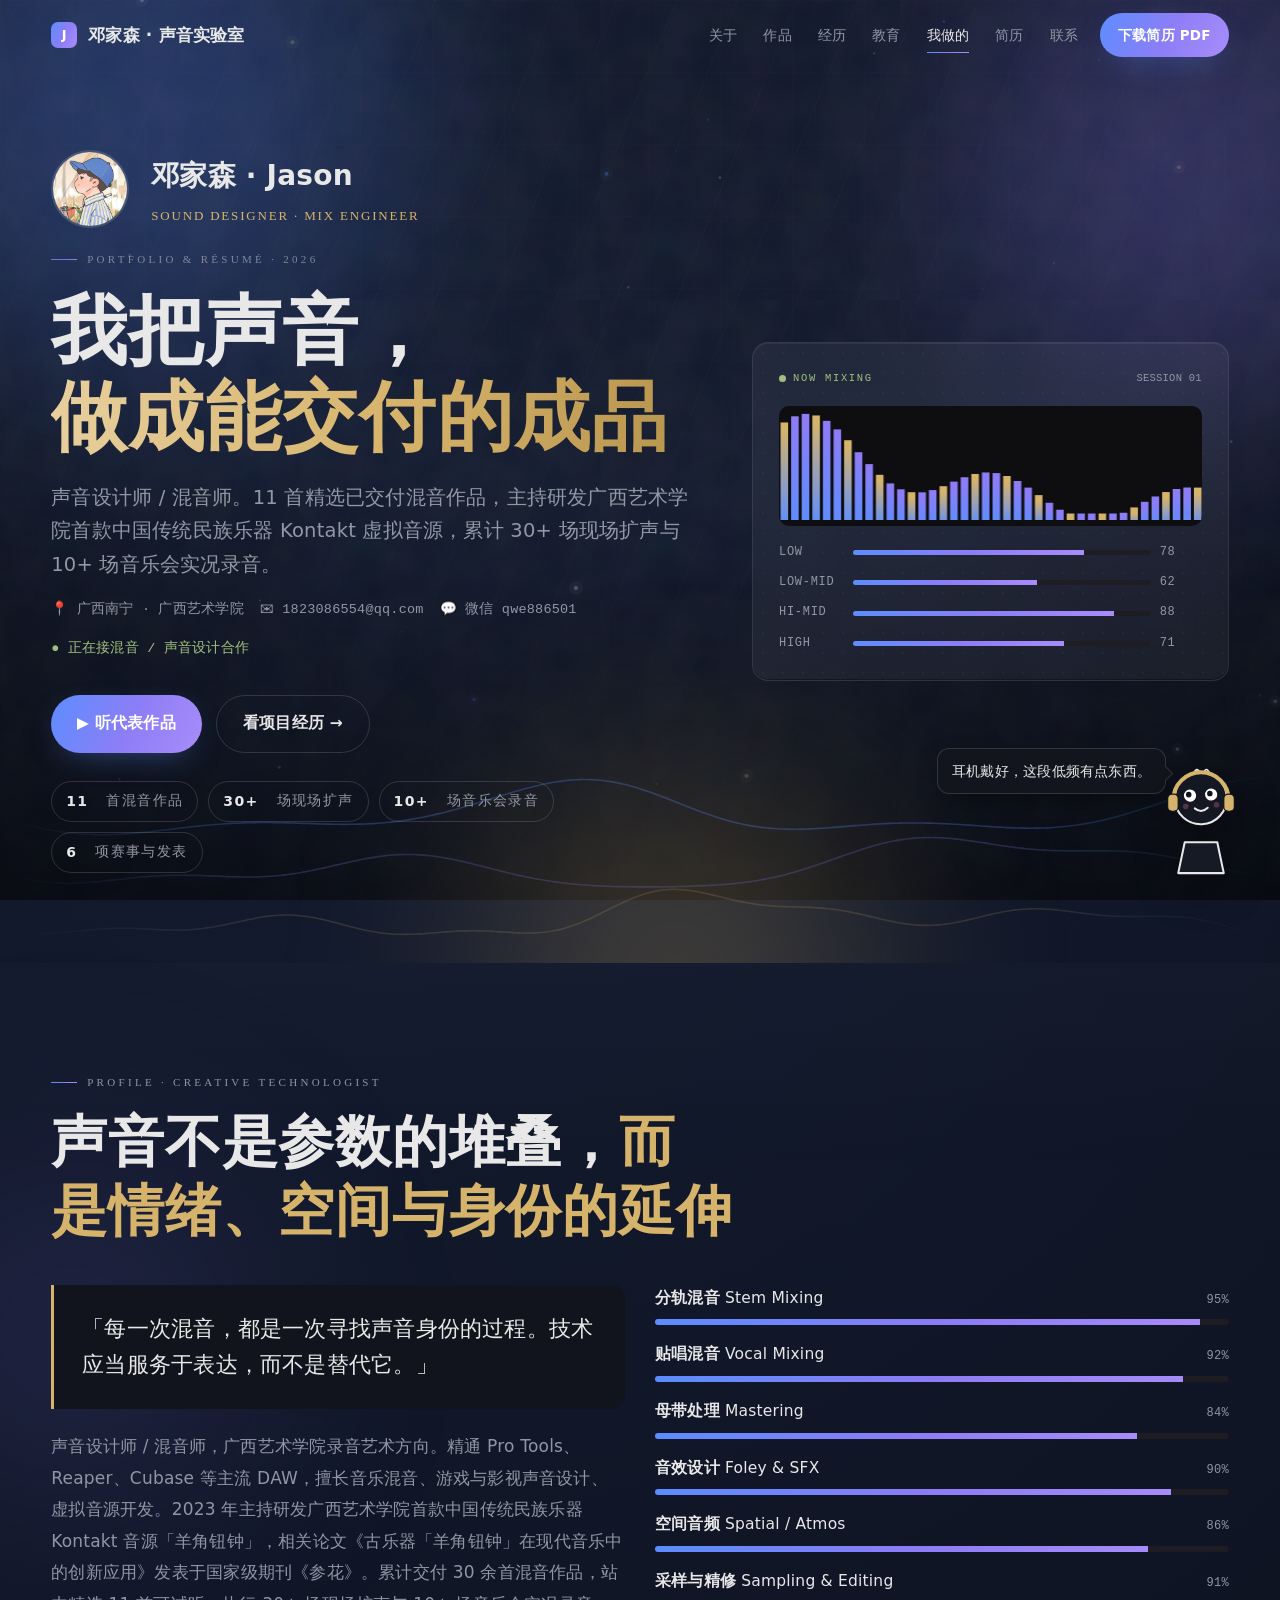
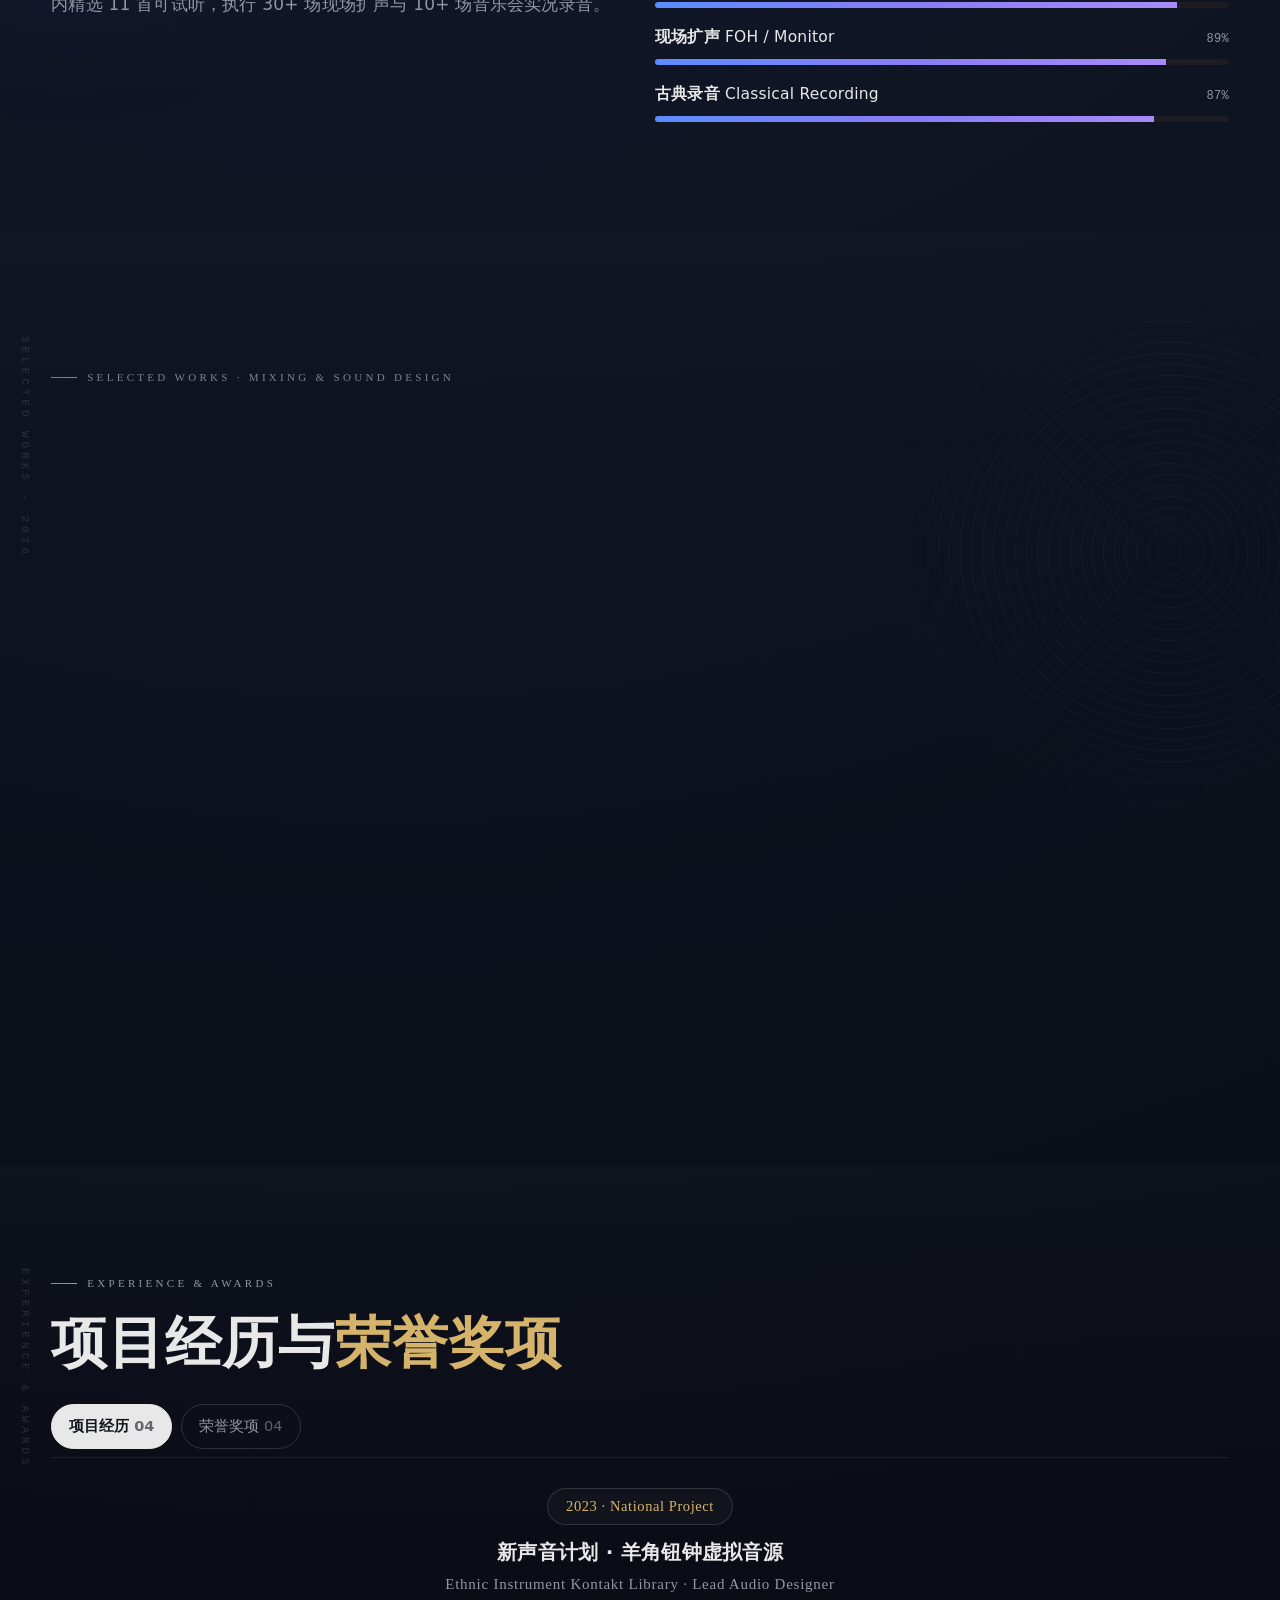
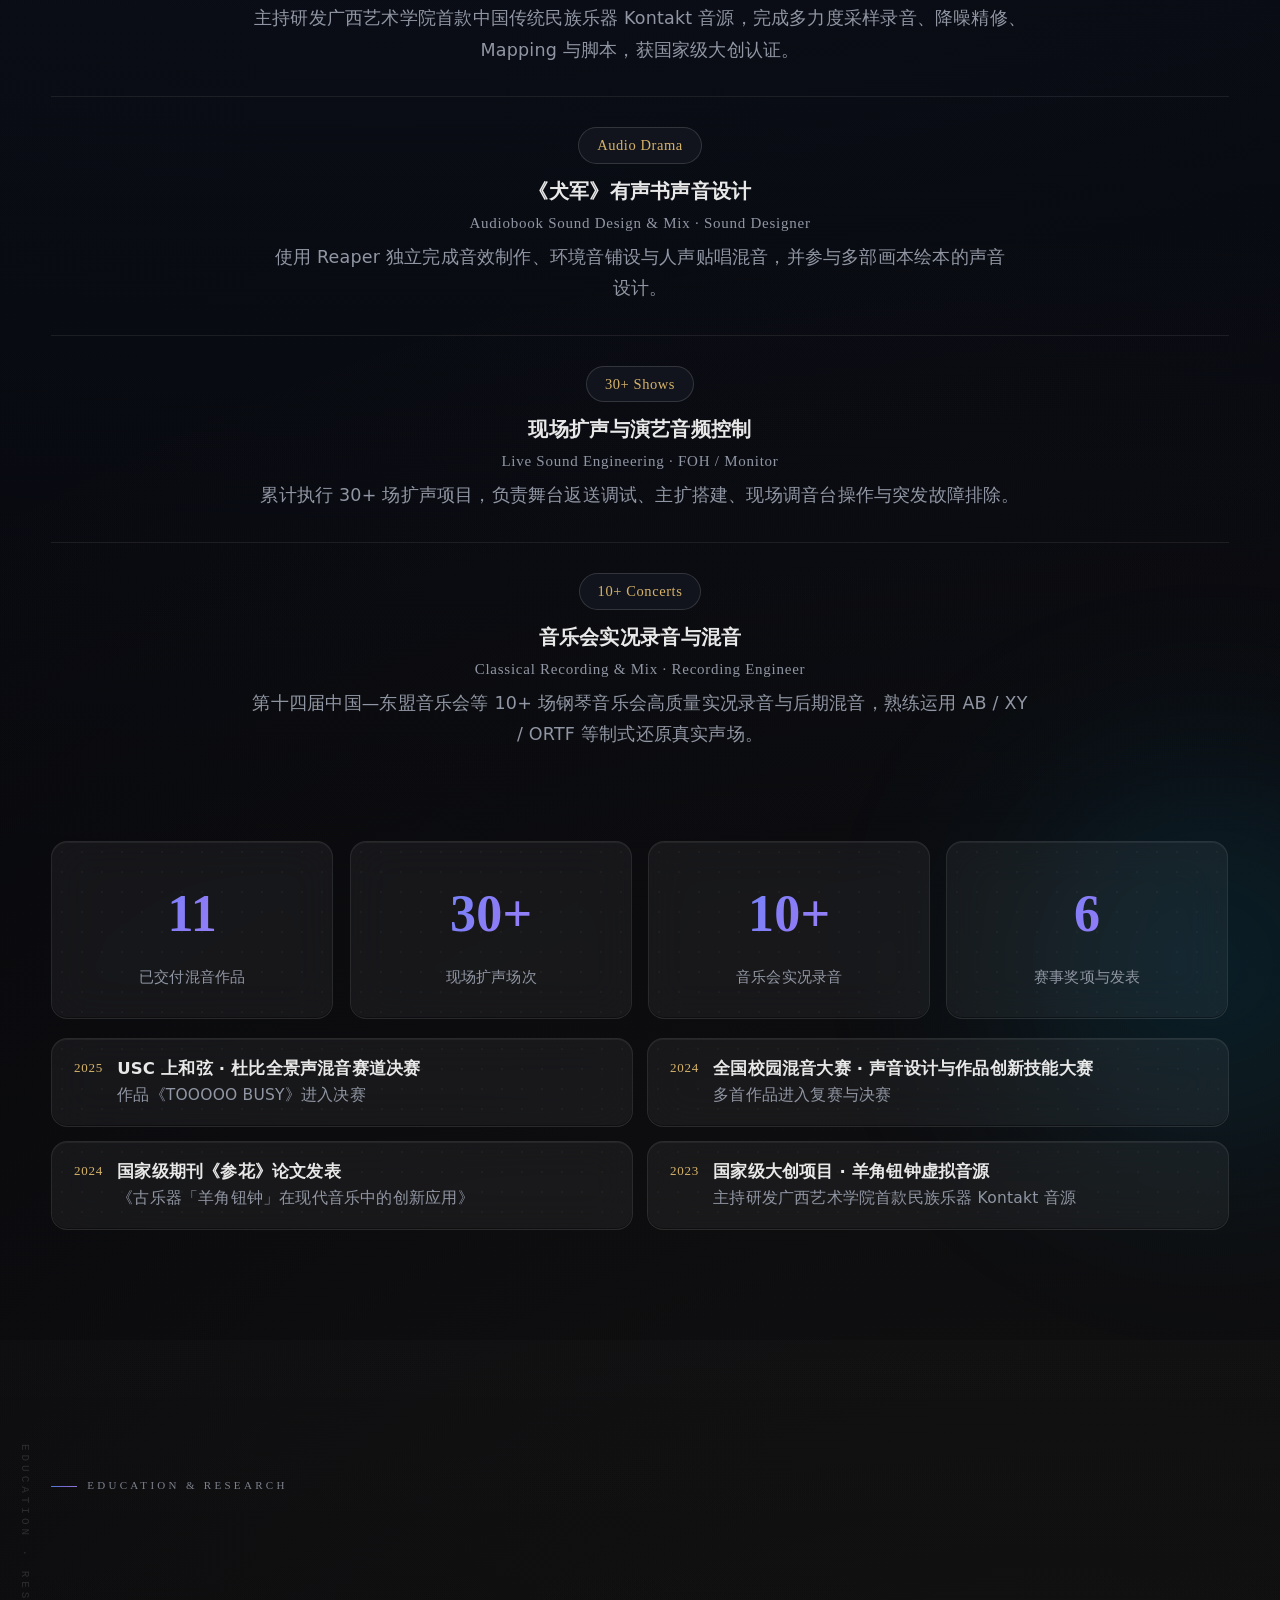
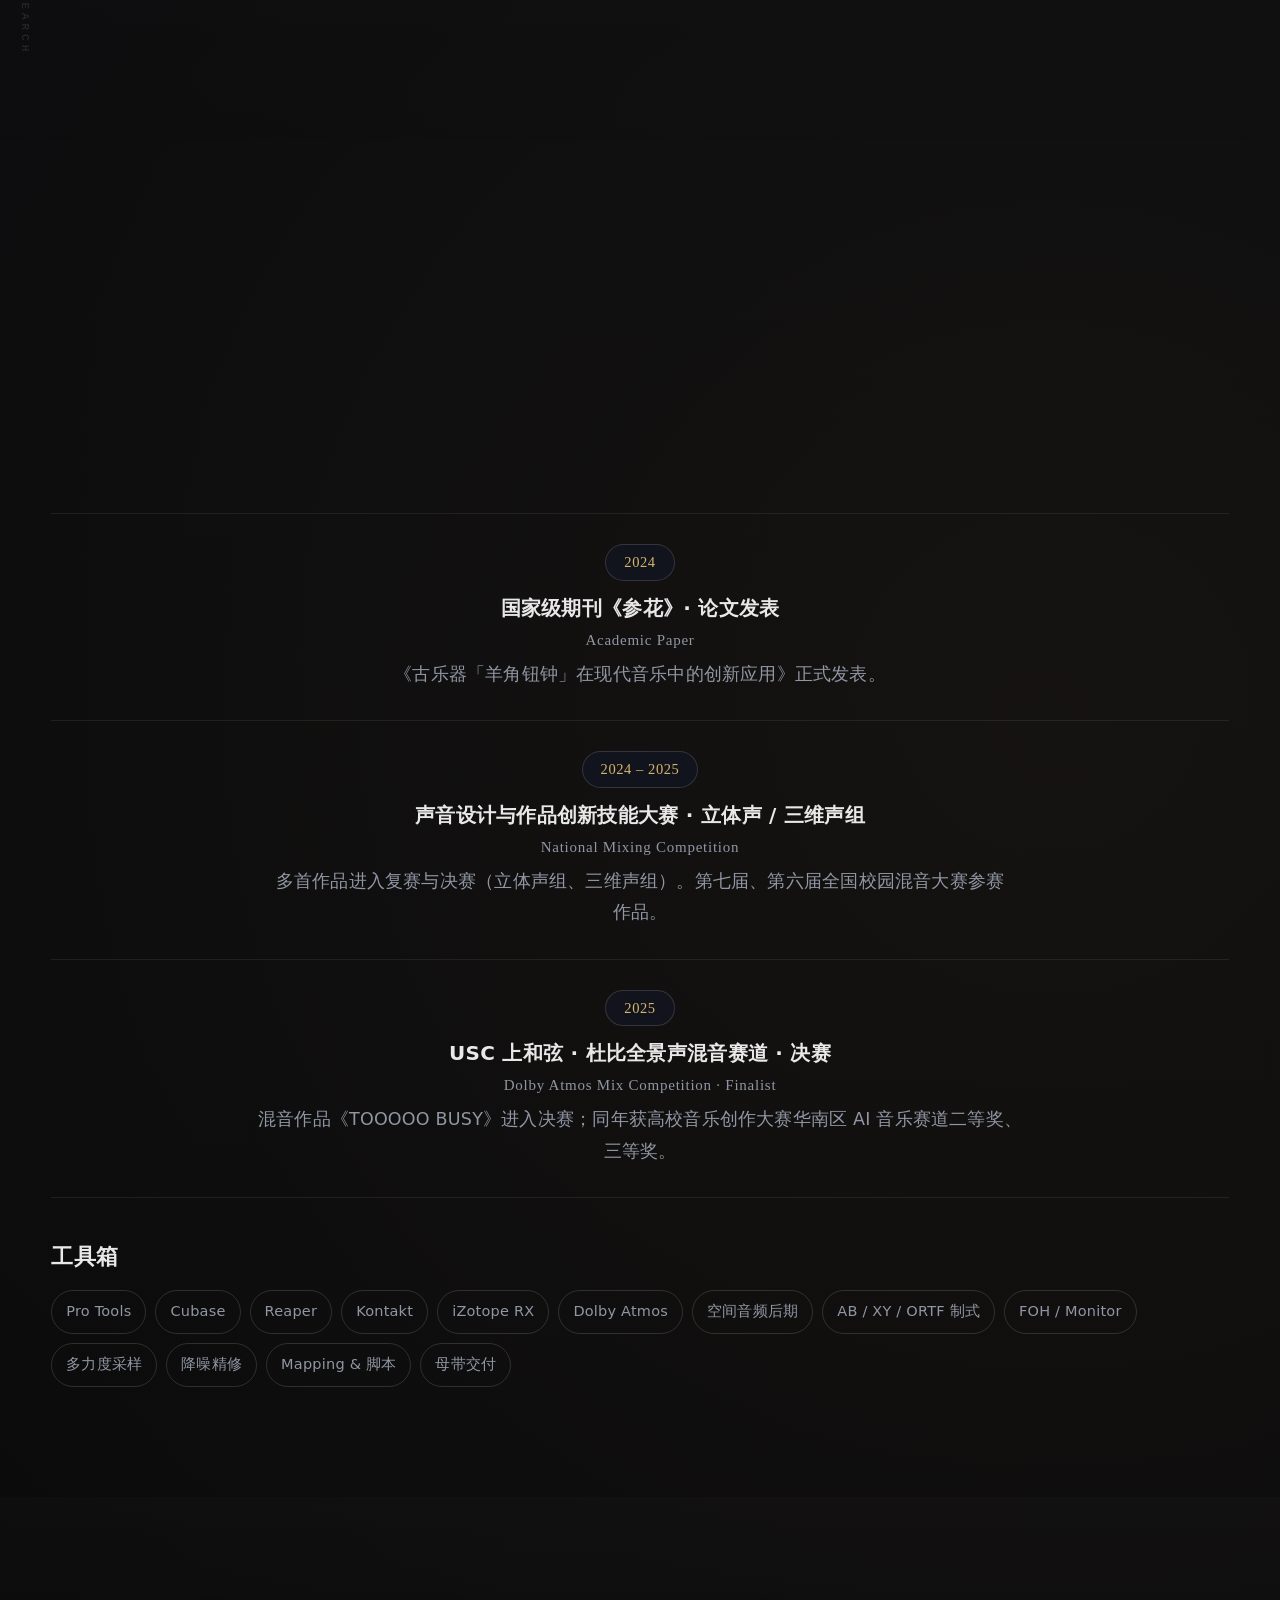
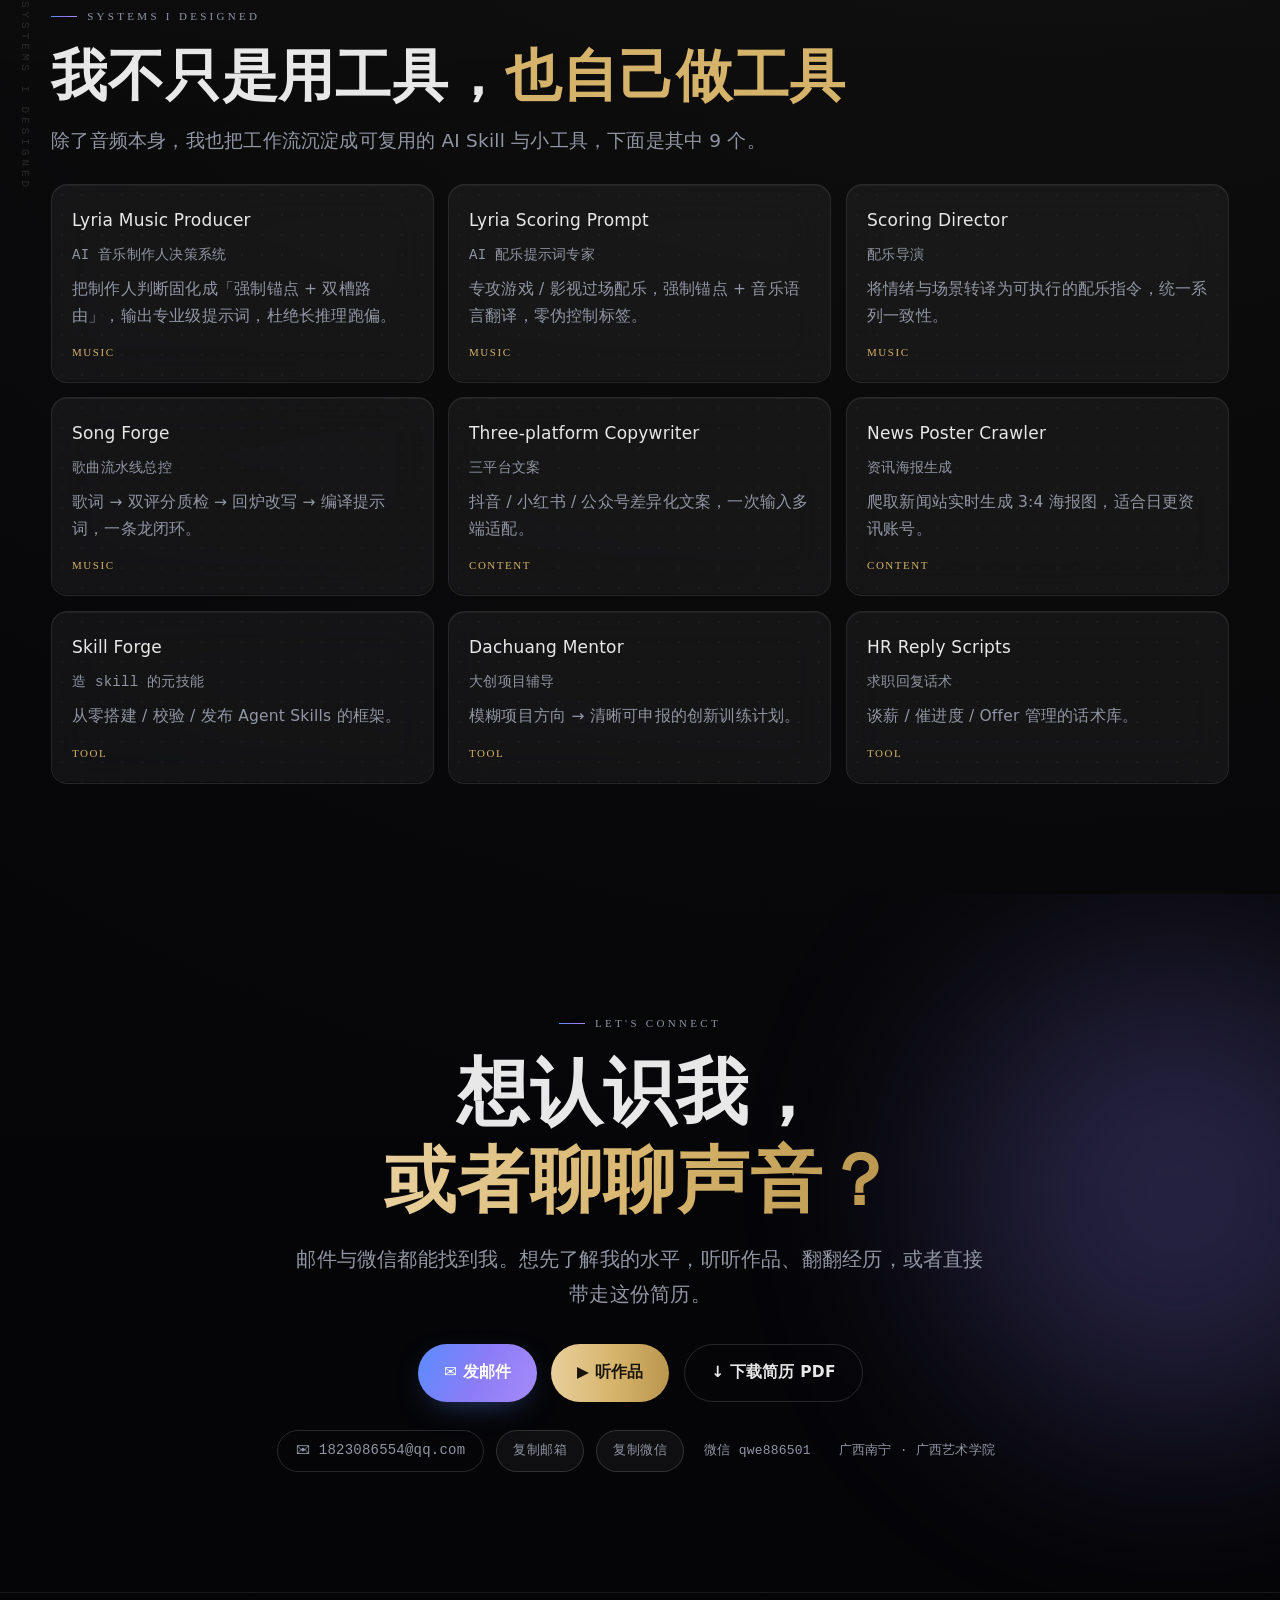
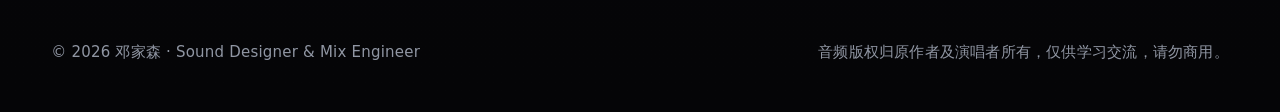
==== commit 139462ac: "Perceived-loading overhaul: preload=metadata + Range warmup (scroll/next-track), loading spinner + b" ====
--- a/index.html
+++ b/index.html
@@ -165,7 +165,7 @@
           </div>
         </div>
         <div class="rail">
-          <div class="rail-bar" id="bar"><i id="fill"></i></div>
+          <div class="rail-bar" id="bar"><i class="buf" id="buf"></i><i id="fill"></i></div>
           <div class="rail-t"><span id="tCur">0:00</span><span id="tDur">0:00</span></div>
         </div>
         <div class="ctrls">
